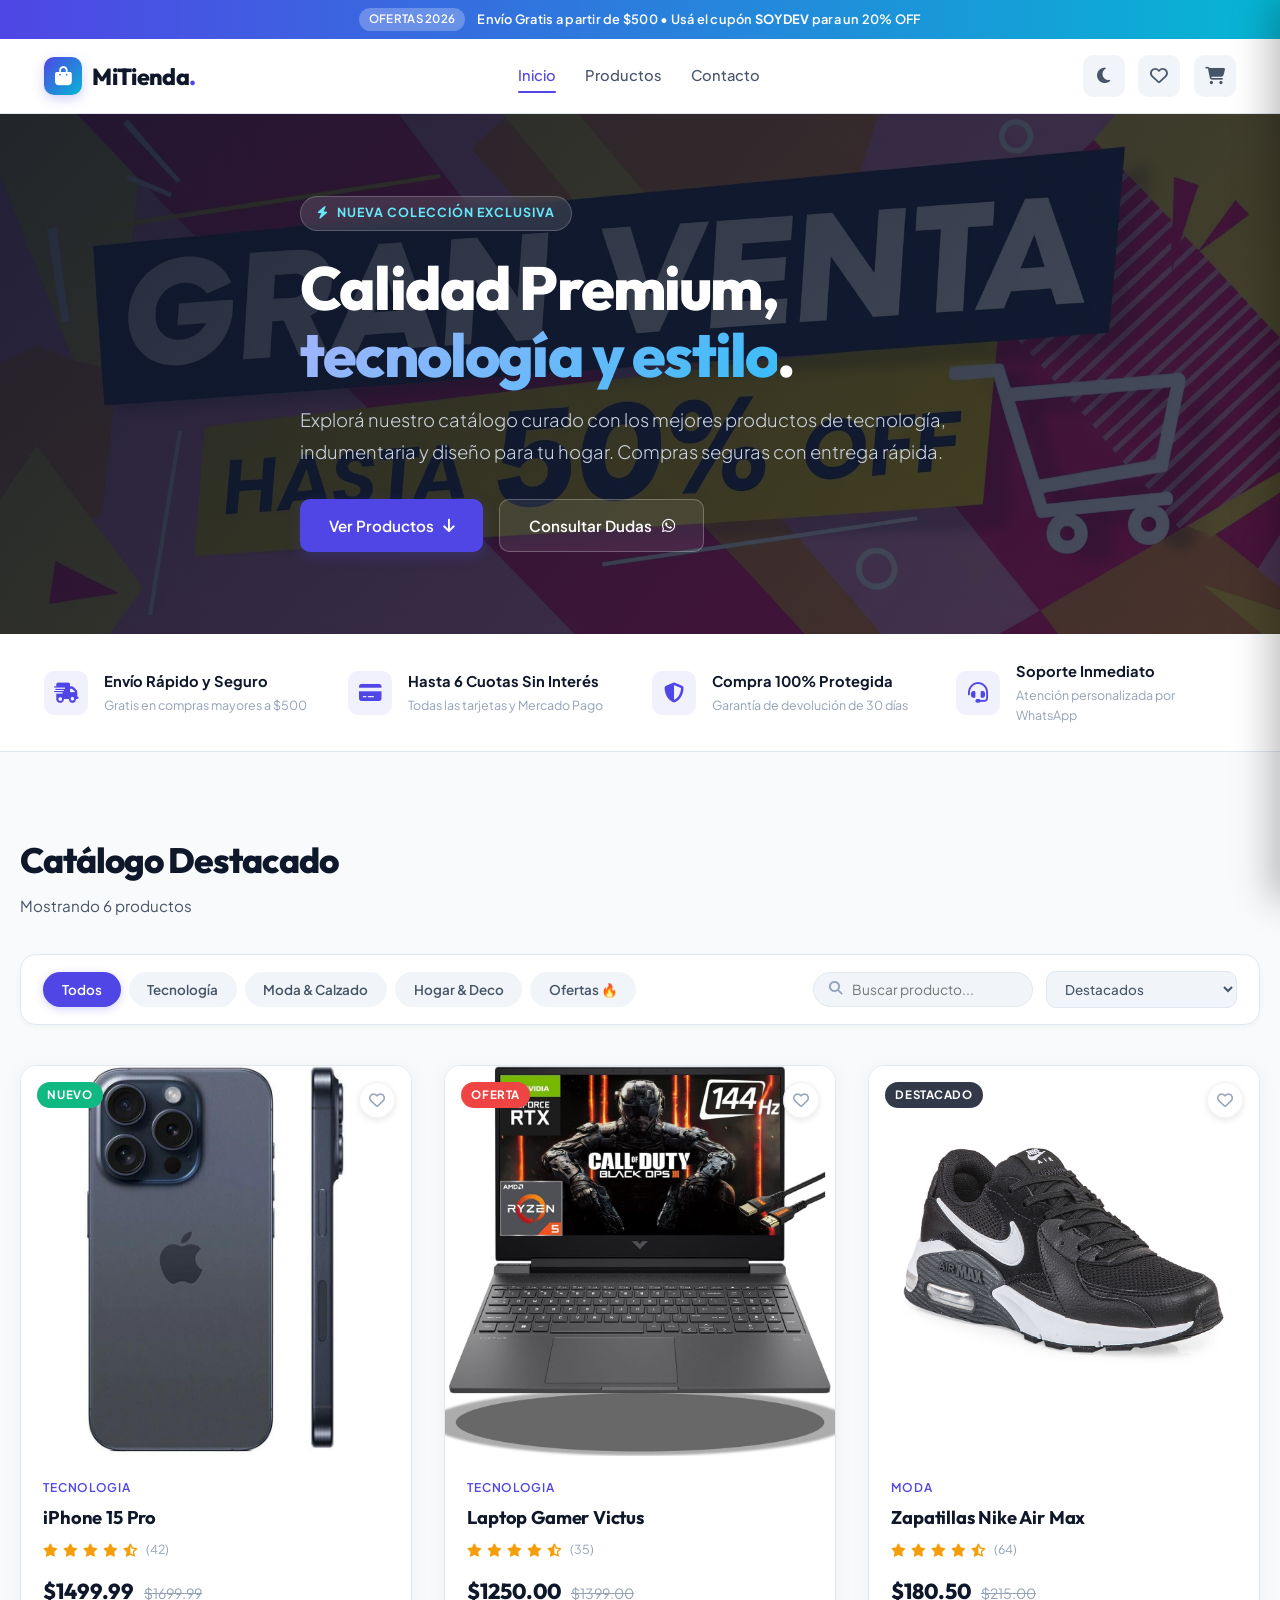
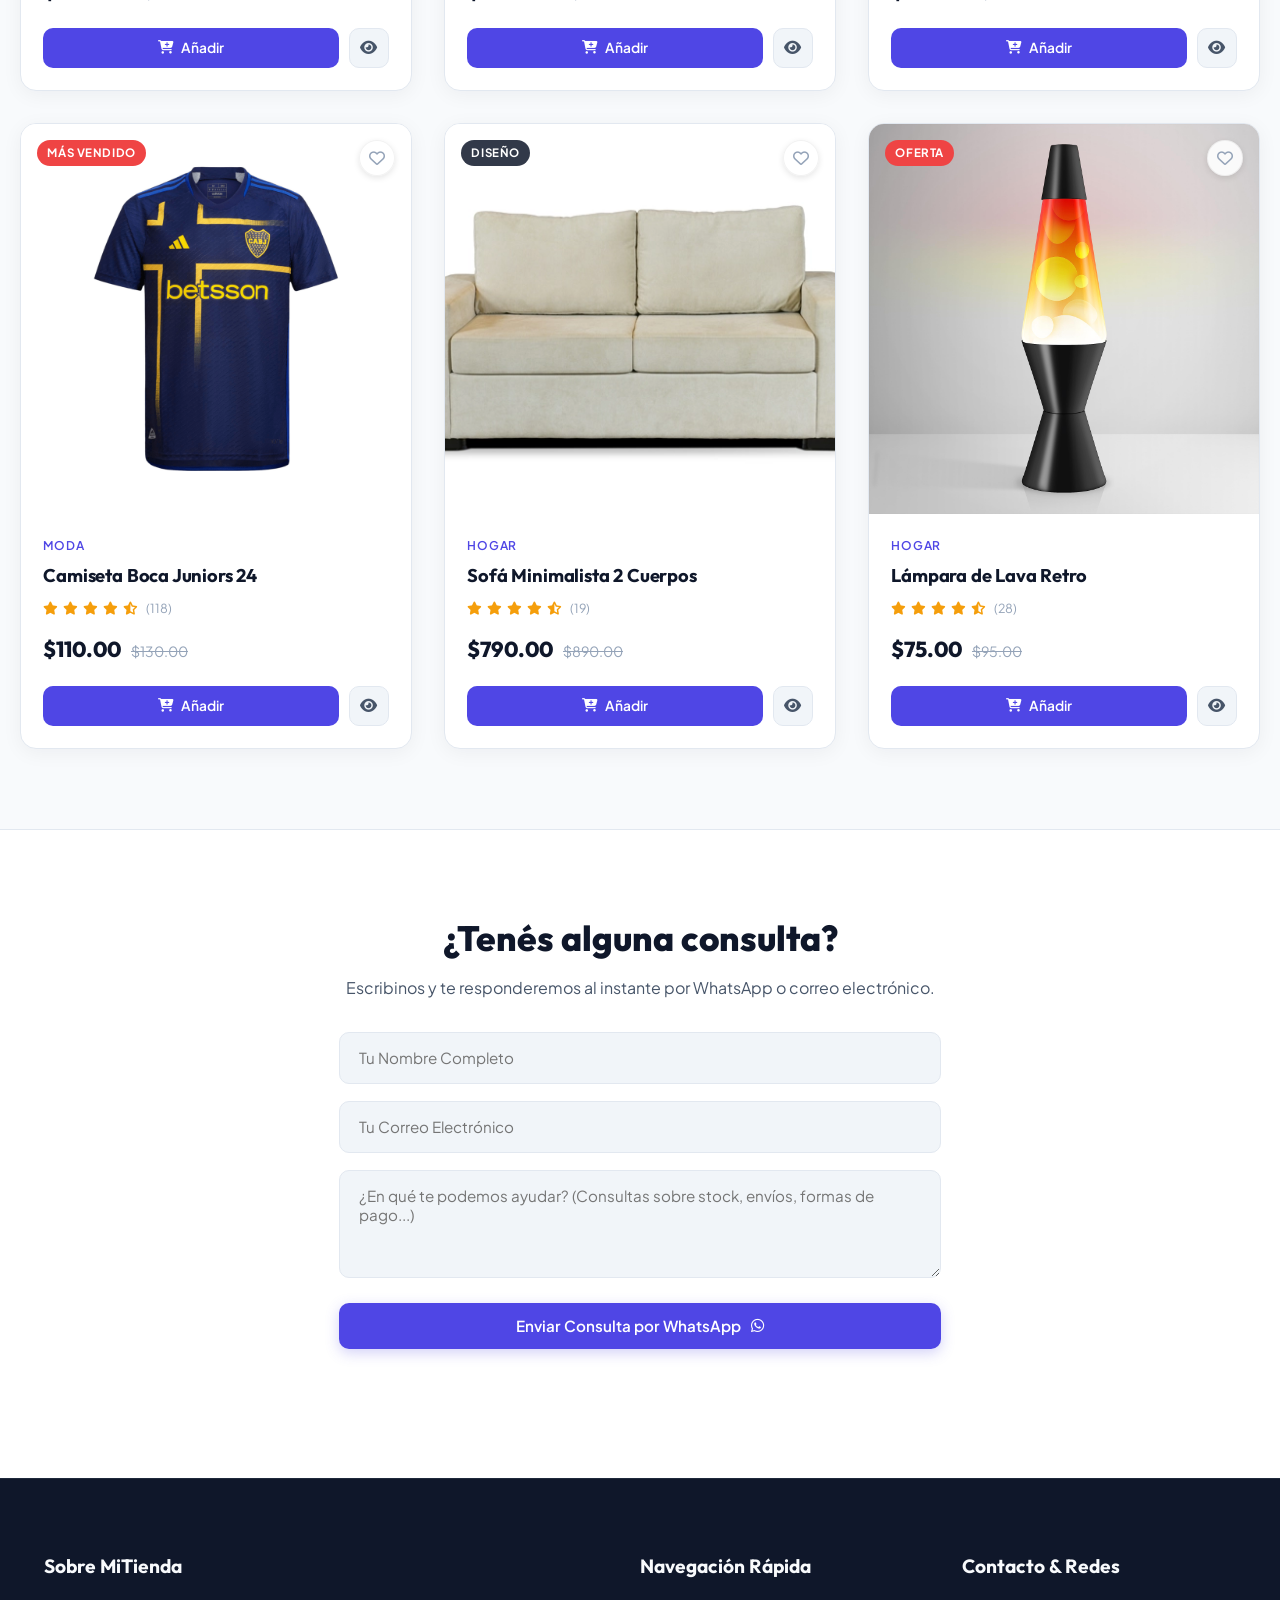
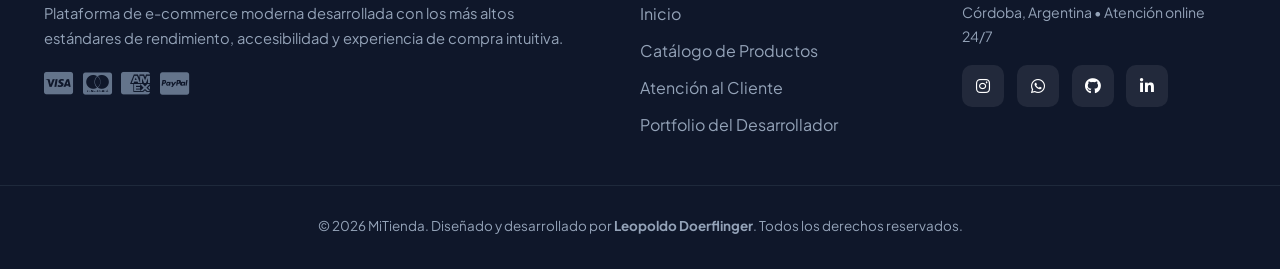
==== MiTienda/index.html @ 17081da4 "feat(mitienda): rediseño moderno del ecommerce, buscador reactivo, filtros, tarjeta virtual y checko" ====
<!DOCTYPE html>
<html lang="es">
<head>
  <meta charset="UTF-8" />
  <meta name="viewport" content="width=device-width, initial-scale=1.0" />
  <title>MiTienda — E-Commerce Moderno & Exclusivo</title>

  <!-- SEO Meta Tags -->
  <meta name="description" content="MiTienda — Descubrí lo mejor en tecnología, calzado, moda urbana y artículos para el hogar con envíos a todo el país y cuotas sin interés." />
  <meta name="author" content="Leopoldo Doerflinger" />
  <meta name="theme-color" content="#4f46e5" />

  <!-- Google Fonts: Plus Jakarta Sans & Outfit -->
  <link rel="preconnect" href="https://fonts.googleapis.com" />
  <link rel="preconnect" href="https://fonts.gstatic.com" crossorigin />
  <link href="https://fonts.googleapis.com/css2?family=Outfit:wght@500;600;700;800&family=Plus+Jakarta+Sans:wght@300;400;500;600;700&display=swap" rel="stylesheet" />

  <!-- Font Awesome Icons -->
  <link rel="stylesheet" href="https://cdnjs.cloudflare.com/ajax/libs/font-awesome/6.4.0/css/all.min.css" integrity="sha512-iecdLmaskl7CVkqkXNQ/ZH/XLlvWZOJyj7Yy7tcenmpD1ypASozpmT/E0iPtmFIB46ZmdtAc9eNBvH0H/ZpiBw==" crossorigin="anonymous" referrerpolicy="no-referrer" />

  <!-- Modern Stylesheet -->
  <link rel="stylesheet" href="style.css" />
</head>
<body data-theme="light">

  <!-- ======================================================================
       ANNOUNCEMENT BAR
       ====================================================================== -->
  <div class="announcement-bar">
    <span class="announcement-badge">OFERTAS 2026</span>
    <span>Envío Gratis a partir de $500 • Usá el cupón <strong>SOYDEV</strong> para un 20% OFF</span>
  </div>

  <!-- ======================================================================
       HEADER & NAVIGATION
       ====================================================================== -->
  <header>
    <div class="container header-container">

      <!-- Brand Logo -->
      <a href="#" class="logo" aria-label="Ir al inicio de MiTienda">
        <div class="logo-icon">
          <i class="fas fa-bag-shopping"></i>
        </div>
        <h1>MiTienda<span>.</span></h1>
      </a>

      <!-- Desktop Nav -->
      <nav class="desktop-nav" aria-label="Navegación principal">
        <a href="#hero" class="active">Inicio</a>
        <a href="#productos">Productos</a>
        <a href="#contacto">Contacto</a>
      </nav>

      <!-- Nav Icons Group -->
      <div class="nav-icons">
        <!-- Theme Toggle -->
        <button id="theme-toggle" class="icon-btn theme-toggle" aria-label="Cambiar tema de color" title="Alternar tema claro/oscuro">
          <i class="fas fa-sun"></i>
          <i class="fas fa-moon"></i>
        </button>

        <!-- Wishlist Button -->
        <button id="icono-favoritos-btn" class="icon-btn" aria-label="Ver productos favoritos" title="Tus Favoritos">
          <i class="far fa-heart"></i>
          <span id="favoritos-contador" class="badge-count">0</span>
        </button>

        <!-- Shopping Cart Button -->
        <button id="icono-carrito-btn" class="icon-btn" aria-label="Abrir carrito de compras" title="Tu Carrito">
          <i class="fas fa-shopping-cart"></i>
          <span id="carrito-contador" class="badge-count">0</span>
        </button>

        <!-- Mobile Menu Toggle -->
        <button class="icon-btn hamburger" aria-label="Abrir menú para móviles">
          <i class="fas fa-bars"></i>
        </button>
      </div>

    </div>

    <!-- Mobile Drawer Menu -->
    <div class="mobile-menu" role="dialog" aria-modal="true" aria-label="Menú móvil">
      <button class="cerrar-menu-movil" aria-label="Cerrar menú">&times;</button>
      <a href="#hero">Inicio</a>
      <a href="#productos">Productos</a>
      <a href="#contacto">Contacto</a>
    </div>
  </header>

  <main>
    <!-- ======================================================================
         HERO SECTION
         ====================================================================== -->
    <section id="hero" class="hero">
      <div class="hero-overlay">
        <div class="container">
          <div class="hero-content">
            <div class="hero-tag">
              <i class="fas fa-bolt"></i> Nueva Colección Exclusiva
            </div>
            <h2>Calidad Premium,<br><span>tecnología y estilo</span>.</h2>
            <p>
              Explorá nuestro catálogo curado con los mejores productos de tecnología, indumentaria y diseño para tu hogar. Compras seguras con entrega rápida.
            </p>
            <div class="hero-actions">
              <a href="#productos" class="cta-button">
                <span>Ver Productos</span>
                <i class="fas fa-arrow-down"></i>
              </a>
              <a href="#contacto" class="cta-button cta-button-outline">
                <span>Consultar Dudas</span>
                <i class="fab fa-whatsapp"></i>
              </a>
            </div>
          </div>
        </div>
      </div>
    </section>

    <!-- Trust / Value Propositions Strip -->
    <section class="trust-strip">
      <div class="container trust-grid">
        <div class="trust-item">
          <div class="trust-icon"><i class="fas fa-truck-fast"></i></div>
          <div class="trust-text">
            <h4>Envío Rápido y Seguro</h4>
            <p>Gratis en compras mayores a $500</p>
          </div>
        </div>
        <div class="trust-item">
          <div class="trust-icon"><i class="fas fa-credit-card"></i></div>
          <div class="trust-text">
            <h4>Hasta 6 Cuotas Sin Interés</h4>
            <p>Todas las tarjetas y Mercado Pago</p>
          </div>
        </div>
        <div class="trust-item">
          <div class="trust-icon"><i class="fas fa-shield-halved"></i></div>
          <div class="trust-text">
            <h4>Compra 100% Protegida</h4>
            <p>Garantía de devolución de 30 días</p>
          </div>
        </div>
        <div class="trust-item">
          <div class="trust-icon"><i class="fas fa-headset"></i></div>
          <div class="trust-text">
            <h4>Soporte Inmediato</h4>
            <p>Atención personalizada por WhatsApp</p>
          </div>
        </div>
      </div>
    </section>

    <!-- ======================================================================
         PRODUCTS CATALOG SECTION
         ====================================================================== -->
    <section id="productos" class="container section-padding">

      <div class="catalog-header">
        <div class="catalog-title-wrap">
          <h2>Catálogo Destacado</h2>
          <p id="productos-count">Cargando productos...</p>
        </div>
      </div>

      <!-- Filter & Search Toolbar -->
      <div class="catalog-toolbar">
        <div class="category-tabs">
          <button type="button" class="tab-btn active" data-category="all">Todos</button>
          <button type="button" class="tab-btn" data-category="tecnologia">Tecnología</button>
          <button type="button" class="tab-btn" data-category="moda">Moda & Calzado</button>
          <button type="button" class="tab-btn" data-category="hogar">Hogar & Deco</button>
          <button type="button" class="tab-btn" data-category="ofertas">Ofertas 🔥</button>
        </div>

        <div class="toolbar-controls">
          <!-- Search Input -->
          <div class="search-box">
            <i class="fas fa-search"></i>
            <input type="text" id="search-input" class="search-input" placeholder="Buscar producto..." aria-label="Buscar producto" />
          </div>

          <!-- Sort Select -->
          <select id="sort-select" class="sort-select" aria-label="Ordenar productos">
            <option value="featured">Destacados</option>
            <option value="price-asc">Precio: Menor a Mayor</option>
            <option value="price-desc">Precio: Mayor a Menor</option>
            <option value="rating">Mejor Calificados</option>
            <option value="name">Nombre: A - Z</option>
          </select>
        </div>
      </div>

      <!-- Products Grid Container (Populated by app.js) -->
      <div id="productos-container" class="productos-grid">
        <!-- Rendered dynamically -->
      </div>

    </section>

    <!-- ======================================================================
         CONTACT SECTION
         ====================================================================== -->
    <section id="contacto" class="contacto-section section-padding">
      <div class="container contact-container">
        <h2>¿Tenés alguna consulta?</h2>
        <p>Escribinos y te responderemos al instante por WhatsApp o correo electrónico.</p>
        
        <form id="form-contacto">
          <div>
            <input type="text" placeholder="Tu Nombre Completo" required aria-label="Tu Nombre" />
          </div>
          <div>
            <input type="email" placeholder="Tu Correo Electrónico" required aria-label="Tu Email" />
          </div>
          <div>
            <textarea rows="4" placeholder="¿En qué te podemos ayudar? (Consultas sobre stock, envíos, formas de pago...)" required aria-label="Mensaje"></textarea>
          </div>
          <button type="submit" class="cta-button" style="width:100%">
            <span>Enviar Consulta por WhatsApp</span>
            <i class="fab fa-whatsapp"></i>
          </button>
          <p id="contacto-mensaje"></p>
        </form>
      </div>
    </section>
  </main>

  <!-- ======================================================================
       CART SLIDE-OVER DRAWER & BACKDROP
       ====================================================================== -->
  <div id="cart-backdrop" class="cart-backdrop"></div>
  <aside id="carrito-sidebar" class="carrito-sidebar" role="dialog" aria-modal="true" aria-label="Carrito de compras">
    <!-- Populated by app.js -->
  </aside>

  <!-- ======================================================================
       MODAL: PRODUCT DETAILS
       ====================================================================== -->
  <div id="modal-producto" class="modal" role="dialog" aria-modal="true" aria-labelledby="modal-producto-nombre">
    <div class="modal-contenido">
      <button class="cerrar-modal" aria-label="Cerrar ventana">&times;</button>
      <div class="modal-producto-grid">
        <div class="modal-product-img-box">
          <img id="modal-producto-img" src="" alt="Imagen de producto" />
        </div>
        <div class="modal-producto-info">
          <span class="modal-stock-badge">En Stock — Envío Inmediato</span>
          <h2 id="modal-producto-nombre"></h2>
          <div id="modal-producto-precio" class="modal-producto-precio"></div>
          <p id="modal-producto-descripcion"></p>
          <ul id="modal-producto-specs" style="list-style:none; display:flex; flex-direction:column; gap:0.4rem; font-size:0.88rem; color:var(--text-secondary); margin-bottom:1.5rem;"></ul>
          <button id="modal-agregar-carrito" class="cta-button" style="width:100%">
            <i class="fas fa-shopping-cart"></i> Añadir al Carrito
          </button>
        </div>
      </div>
    </div>
  </div>

  <!-- ======================================================================
       MODAL: CHECKOUT
       ====================================================================== -->
  <div id="modal-checkout" class="modal" role="dialog" aria-modal="true" aria-labelledby="checkout-title">
    <div class="modal-contenido modal-checkout-contenido">
      <button class="cerrar-modal" aria-label="Cerrar">&times;</button>
      <div class="checkout-header">
        <h2 id="checkout-title">Finalizar tu Pedido</h2>
      </div>

      <div class="checkout-grid">
        <!-- Col Izquierda: Datos y Entrega -->
        <div>
          <div class="checkout-seccion">
            <h3><i class="fas fa-user-circle" style="color:var(--color-primary);margin-right:6px"></i> 1. Tus Datos</h3>
            <div id="user-login-view" class="hidden">
              <p style="font-size:0.9rem; margin-bottom:0.8rem;">
                Hola, <strong id="logged-in-user-name"></strong>. 
                <button type="button" id="logout-btn" class="link-btn" style="color:var(--color-primary);font-size:0.85rem;">(Cerrar sesión)</button>
              </p>
            </div>
            <div id="user-details-form" class="checkout-input-group">
              <input type="text" id="checkout-nombre" class="checkout-input" placeholder="Nombre y Apellido *" required />
              <input type="email" id="checkout-email" class="checkout-input" placeholder="Correo Electrónico *" required />
              <input type="tel" id="checkout-telefono" class="checkout-input" placeholder="Teléfono / WhatsApp (Opcional)" />
              <div style="display:flex; align-items:center; gap:0.6rem; margin-top:0.3rem; font-size:0.85rem; color:var(--text-secondary);">
                <input type="checkbox" id="save-user-data" checked />
                <label for="save-user-data">Recordar mis datos para futuras compras</label>
              </div>
            </div>
          </div>

          <div class="checkout-seccion">
            <h3><i class="fas fa-truck" style="color:var(--color-primary);margin-right:6px"></i> 2. Método de Entrega</h3>
            <div class="delivery-options">
              <label class="delivery-card" for="delivery-pickup">
                <input type="radio" id="delivery-pickup" name="delivery" value="pickup" checked />
                <div>
                  <strong style="color:var(--text-main);display:block">Retirar en el Local</strong>
                  <span style="font-size:0.82rem;color:var(--color-success)">Gratis — Listo en 24 horas</span>
                </div>
              </label>

              <label class="delivery-card" for="delivery-shipping">
                <input type="radio" id="delivery-shipping" name="delivery" value="shipping" />
                <div>
                  <strong style="color:var(--text-main);display:block">Envío Estándar a Domicilio</strong>
                  <span style="font-size:0.82rem;color:var(--text-muted)">Costo: $10.00 (Gratis superando $500)</span>
                </div>
              </label>

              <div id="delivery-address-container" class="hidden" style="margin-top:0.6rem;">
                <input type="text" id="checkout-direccion" class="checkout-input" placeholder="Calle, Número, Piso/Depto, Ciudad" />
              </div>
            </div>
          </div>
        </div>

        <!-- Col Derecha: Resumen de Pedido & Cupón -->
        <div>
          <div class="checkout-seccion resumen-pedido">
            <h3><i class="fas fa-receipt" style="color:var(--color-primary);margin-right:6px"></i> 3. Resumen del Pedido</h3>
            <div id="resumen-items" style="max-height:160px; overflow-y:auto; margin-bottom:1rem; border-bottom:1px solid var(--border-color); padding-bottom:0.6rem;"></div>
            
            <div style="display:flex; justify-content:space-between; font-size:0.88rem; color:var(--text-secondary); margin-bottom:0.4rem;">
              <span>Subtotal:</span>
              <span id="resumen-subtotal" style="font-weight:600;color:var(--text-main)">$0.00</span>
            </div>
            <div style="display:flex; justify-content:space-between; font-size:0.88rem; color:var(--text-secondary); margin-bottom:0.4rem;">
              <span>Envío:</span>
              <span id="resumen-envio" style="font-weight:600;color:var(--text-main)">$0.00</span>
            </div>
            <div id="resumen-descuento-linea" class="hidden" style="display:flex; justify-content:space-between; font-size:0.88rem; color:var(--color-success); margin-bottom:0.4rem;">
              <span>Descuento aplicado:</span>
              <span id="resumen-descuento">-$0.00</span>
            </div>
            <hr style="border:none; border-top:1px solid var(--border-color); margin:0.8rem 0;" />
            <div style="display:flex; justify-content:space-between; font-size:1.25rem; font-weight:800; color:var(--text-main); margin-bottom:1.2rem;">
              <span>Total:</span>
              <span id="resumen-total" style="color:var(--color-primary)">$0.00</span>
            </div>

            <!-- Coupon Box -->
            <div class="coupon-box">
              <input type="text" id="cupon-input" class="coupon-input" placeholder="CUPÓN (Ej: SOYDEV)" aria-label="Cupón de descuento" />
              <button type="button" id="aplicar-cupon-btn" class="coupon-btn">Aplicar</button>
            </div>
            <p id="cupon-mensaje"></p>
          </div>

          <button type="button" id="continuar-pago-btn" class="cta-button" style="width:100%">
            <span>Continuar al Pago</span>
            <i class="fas fa-arrow-right"></i>
          </button>
        </div>
      </div>

    </div>
  </div>

  <!-- ======================================================================
       MODAL: PAYMENT (SIMULATION WITH VIRTUAL CARD)
       ====================================================================== -->
  <div id="modal-pago" class="modal" role="dialog" aria-modal="true" aria-labelledby="pago-title">
    <div class="modal-contenido">
      <button class="cerrar-modal" aria-label="Cerrar">&times;</button>
      <h2 id="pago-title" style="font-family:var(--font-heading); font-size:1.5rem; margin-bottom:1.2rem;">Pasarela de Pago Segura</h2>

      <!-- Formulario de Pago con Tarjeta Virtual -->
      <form id="form-pago">
        <!-- Virtual Card Live Mockup -->
        <div class="virtual-card-preview">
          <div style="display:flex; justify-content:space-between; align-items:center;">
            <div class="card-chip"></div>
            <i class="fab fa-cc-visa" style="font-size:2rem; opacity:0.9;"></i>
          </div>
          <div id="card-display-number" class="card-number-display">•••• •••• •••• ••••</div>
          <div class="card-details-display">
            <div>
              <div style="font-size:0.65rem; opacity:0.7;">TITULAR</div>
              <div id="card-display-name">TITULAR DE LA TARJETA</div>
            </div>
            <div>
              <div style="font-size:0.65rem; opacity:0.7;">VENCE</div>
              <div id="card-display-exp">MM/AA</div>
            </div>
          </div>
        </div>

        <div style="display:flex; flex-direction:column; gap:0.9rem; margin-bottom:1.5rem;">
          <div>
            <label for="nombre-tarjeta" style="font-size:0.78rem; text-transform:uppercase; font-weight:700; color:var(--text-muted); display:block; margin-bottom:0.3rem;">Nombre en la Tarjeta</label>
            <input type="text" id="nombre-tarjeta" class="checkout-input" placeholder="Como figura en la tarjeta" required />
          </div>
          <div>
            <label for="numero-tarjeta" style="font-size:0.78rem; text-transform:uppercase; font-weight:700; color:var(--text-muted); display:block; margin-bottom:0.3rem;">Número de Tarjeta</label>
            <input type="text" id="numero-tarjeta" class="checkout-input" placeholder="1234 5678 9012 3456" maxlength="19" required />
          </div>
          <div class="payment-form-row">
            <div>
              <label for="fecha-exp" style="font-size:0.78rem; text-transform:uppercase; font-weight:700; color:var(--text-muted); display:block; margin-bottom:0.3rem;">Vencimiento</label>
              <input type="text" id="fecha-exp" class="checkout-input" placeholder="MM/AA" maxlength="5" required />
            </div>
            <div>
              <label for="cvv" style="font-size:0.78rem; text-transform:uppercase; font-weight:700; color:var(--text-muted); display:block; margin-bottom:0.3rem;">Código CVV</label>
              <input type="password" id="cvv" class="checkout-input" placeholder="123" maxlength="4" required />
            </div>
          </div>
        </div>

        <button type="submit" id="btn-pagar-submit" class="cta-button" style="width:100%">
          <i class="fas fa-lock"></i>
          <span>Pagar Ahora de Forma Segura</span>
        </button>
        <div id="pago-spinner" class="spinner" style="display:none; margin-top:1.2rem;"></div>
      </form>

      <!-- Order Confirmation Celebration View -->
      <div id="pago-success-view" class="order-success-view" style="display:none;">
        <div class="success-icon-box">
          <i class="fas fa-check"></i>
        </div>
        <h3 style="font-family:var(--font-heading); font-size:1.6rem; color:var(--text-main); margin-bottom:0.4rem;">¡Pago Aprobado con Éxito!</h3>
        <p style="color:var(--text-secondary); font-size:0.95rem;">Muchas gracias por tu compra. Tu pedido ya está siendo preparado.</p>
        <div class="order-id-badge">
          Pedido: <span id="order-id-display">MT-000000</span>
        </div>
        <div style="display:flex; flex-direction:column; gap:0.75rem; margin-top:1.5rem;">
          <a id="btn-notificar-wa" href="#" target="_blank" class="cta-button" style="background:#25d366; width:100%">
            <i class="fab fa-whatsapp"></i> Notificar Pedido por WhatsApp
          </a>
          <button type="button" class="cta-button cta-button-outline cerrar-modal" style="color:var(--text-main); border-color:var(--border-color); width:100%">
            Seguir Comprando
          </button>
        </div>
      </div>

    </div>
  </div>

  <!-- ======================================================================
       FOOTER
       ====================================================================== -->
  <footer class="site-footer">
    <div class="container footer-grid">
      <div class="footer-col">
        <h3>Sobre MiTienda</h3>
        <p>
          Plataforma de e-commerce moderna desarrollada con los más altos estándares de rendimiento, accesibilidad y experiencia de compra intuitiva.
        </p>
        <div style="display:flex; align-items:center; gap:0.6rem; margin-top:1.2rem; font-size:1.6rem; color:#64748b;">
          <i class="fab fa-cc-visa" title="Visa"></i>
          <i class="fab fa-cc-mastercard" title="Mastercard"></i>
          <i class="fab fa-cc-amex" title="American Express"></i>
          <i class="fab fa-cc-paypal" title="PayPal"></i>
        </div>
      </div>

      <div class="footer-col">
        <h3>Navegación Rápida</h3>
        <ul>
          <li><a href="#hero">Inicio</a></li>
          <li><a href="#productos">Catálogo de Productos</a></li>
          <li><a href="#contacto">Atención al Cliente</a></li>
          <li><a href="https://portfolio-leodoerflinger.vercel.app/" target="_blank">Portfolio del Desarrollador</a></li>
        </ul>
      </div>

      <div class="footer-col">
        <h3>Contacto & Redes</h3>
        <p style="margin-bottom:1rem; font-size:0.88rem;">Córdoba, Argentina • Atención online 24/7</p>
        <div class="social-icons">
          <a href="https://www.instagram.com/leo_doerflinger" target="_blank" rel="noopener noreferrer" aria-label="Instagram"><i class="fab fa-instagram"></i></a>
          <a href="https://wa.me/543512619874" target="_blank" rel="noopener noreferrer" aria-label="WhatsApp"><i class="fab fa-whatsapp"></i></a>
          <a href="https://github.com/LeoDoerflinger" target="_blank" rel="noopener noreferrer" aria-label="GitHub"><i class="fab fa-github"></i></a>
          <a href="https://www.linkedin.com/in/leopoldo-doerflinger-737570186/" target="_blank" rel="noopener noreferrer" aria-label="LinkedIn"><i class="fab fa-linkedin-in"></i></a>
        </div>
      </div>
    </div>

    <div class="footer-bottom">
      <p>&copy; 2026 MiTienda. Diseñado y desarrollado por <strong>Leopoldo Doerflinger</strong>. Todos los derechos reservados.</p>
    </div>
  </footer>

  <!-- Toast Container -->
  <div id="toast-container" class="toast-container" role="alert" aria-live="polite"></div>

  <!-- App Script -->
  <script src="app.js"></script>
</body>
</html>
---- MiTienda/style.css ----
/* ==========================================================================
   MITIENDA ONLINE — MODERN E-COMMERCE STYLESHEET
   UI/UX Refactor & Responsive Design
   ========================================================================== */

/* --- 1. DESIGN TOKENS & VARIABLES --- */
:root {
  /* Fonts */
  --font-main: 'Plus Jakarta Sans', system-ui, -apple-system, BlinkMacSystemFont, 'Segoe UI', Roboto, sans-serif;
  --font-heading: 'Outfit', 'Plus Jakarta Sans', sans-serif;

  /* Layout */
  --container-width: 1240px;
  --header-height: 74px;
  --radius-xs: 6px;
  --radius-sm: 10px;
  --radius-md: 16px;
  --radius-lg: 22px;
  --radius-full: 9999px;

  /* Transitions */
  --transition-fast: 0.15s ease;
  --transition-normal: 0.28s cubic-bezier(0.4, 0, 0.2, 1);
  --transition-bounce: 0.45s cubic-bezier(0.175, 0.885, 0.32, 1.275);

  /* Light Theme (Default) */
  --bg-body: #f8fafc;
  --bg-surface: #ffffff;
  --bg-surface-alt: #f1f5f9;
  --bg-card: #ffffff;
  --bg-glass: rgba(255, 255, 255, 0.88);
  --bg-drawer: #ffffff;

  --border-color: #e2e8f0;
  --border-subtle: #edf2f7;
  --border-focus: #6366f1;

  --color-primary: #4f46e5;
  --color-primary-hover: #4338ca;
  --color-primary-dim: rgba(79, 70, 229, 0.08);
  --color-primary-glow: rgba(79, 70, 229, 0.25);

  --color-accent: #06b6d4;
  --color-success: #10b981;
  --color-warning: #f59e0b;
  --color-danger: #ef4444;
  --color-danger-dim: rgba(239, 68, 68, 0.1);

  --text-main: #0f172a;
  --text-secondary: #475569;
  --text-muted: #94a3b8;
  --text-inverse: #ffffff;

  --shadow-sm: 0 2px 6px rgba(15, 23, 42, 0.04);
  --shadow-md: 0 10px 25px -4px rgba(15, 23, 42, 0.06), 0 4px 10px -2px rgba(15, 23, 42, 0.03);
  --shadow-lg: 0 20px 35px -6px rgba(15, 23, 42, 0.1);
  --shadow-card: 0 4px 20px rgba(15, 23, 42, 0.05);
}

/* Dark Theme */
body[data-theme="dark"] {
  --bg-body: #0b0f19;
  --bg-surface: #111827;
  --bg-surface-alt: #1a2234;
  --bg-card: #151d2e;
  --bg-glass: rgba(17, 24, 39, 0.88);
  --bg-drawer: #111827;

  --border-color: #242f45;
  --border-subtle: #1e293b;
  --border-focus: #818cf8;

  --color-primary: #6366f1;
  --color-primary-hover: #4f46e5;
  --color-primary-dim: rgba(99, 102, 241, 0.12);
  --color-primary-glow: rgba(99, 102, 241, 0.35);

  --text-main: #f8fafc;
  --text-secondary: #94a3b8;
  --text-muted: #64748b;
  --text-inverse: #ffffff;

  --shadow-sm: 0 2px 8px rgba(0, 0, 0, 0.4);
  --shadow-md: 0 10px 25px -4px rgba(0, 0, 0, 0.5);
  --shadow-lg: 0 20px 40px -6px rgba(0, 0, 0, 0.65);
  --shadow-card: 0 4px 20px rgba(0, 0, 0, 0.35);
}

/* --- 2. BASE & RESET --- */
*, *::before, *::after {
  margin: 0;
  padding: 0;
  box-sizing: border-box;
}

html {
  font-size: 16px;
  scroll-behavior: smooth;
  scroll-padding-top: calc(var(--header-height) + 2rem);
}

body {
  font-family: var(--font-main);
  background-color: var(--bg-body);
  color: var(--text-main);
  line-height: 1.6;
  overflow-x: hidden;
  transition: background-color var(--transition-normal), color var(--transition-normal);
  -webkit-font-smoothing: antialiased;
}

img {
  max-width: 100%;
  display: block;
}

button, input, select, textarea {
  font-family: inherit;
  color: inherit;
}

button {
  cursor: pointer;
  border: none;
  background: none;
}

a {
  text-decoration: none;
  color: inherit;
}

.container {
  max-width: var(--container-width);
  margin: 0 auto;
  padding: 0 1.5rem;
}

.section-padding {
  padding: 5rem 0;
}

.hidden {
  display: none !important;
}

/* Accessible focus outline */
:focus-visible {
  outline: 2px solid var(--color-primary);
  outline-offset: 3px;
  border-radius: var(--radius-xs);
}

/* --- 3. ANNOUNCEMENT BAR --- */
.announcement-bar {
  background: linear-gradient(90deg, #4f46e5, #06b6d4);
  color: #ffffff;
  padding: 0.5rem 1rem;
  font-size: 0.8rem;
  font-weight: 600;
  text-align: center;
  display: flex;
  justify-content: center;
  align-items: center;
  gap: 0.8rem;
  letter-spacing: 0.02em;
}
.announcement-badge {
  background: rgba(255, 255, 255, 0.25);
  padding: 0.15rem 0.6rem;
  border-radius: var(--radius-full);
  font-size: 0.72rem;
  text-transform: uppercase;
}

/* --- 4. HEADER & NAVBAR --- */
header {
  position: sticky;
  top: 0;
  z-index: 1000;
  background: var(--bg-glass);
  backdrop-filter: blur(16px);
  -webkit-backdrop-filter: blur(16px);
  border-bottom: 1px solid var(--border-color);
  transition: background var(--transition-normal), border-color var(--transition-normal);
}

.header-container {
  height: var(--header-height);
  display: flex;
  align-items: center;
  justify-content: space-between;
  gap: 1.5rem;
}

/* Brand Logo */
.logo {
  display: flex;
  align-items: center;
  gap: 0.65rem;
}
.logo-icon {
  width: 38px;
  height: 38px;
  border-radius: var(--radius-sm);
  background: linear-gradient(135deg, var(--color-primary), var(--color-accent));
  color: #fff;
  display: flex;
  align-items: center;
  justify-content: center;
  font-size: 1.2rem;
  box-shadow: 0 4px 12px var(--color-primary-glow);
}
.logo h1 {
  font-family: var(--font-heading);
  font-size: 1.45rem;
  font-weight: 800;
  letter-spacing: -0.03em;
  color: var(--text-main);
}
.logo h1 span {
  color: var(--color-primary);
}

/* Navigation Links */
.desktop-nav {
  display: flex;
  align-items: center;
  gap: 1.8rem;
}
.desktop-nav a {
  font-size: 0.92rem;
  font-weight: 500;
  color: var(--text-secondary);
  transition: color var(--transition-fast);
  position: relative;
  padding: 0.3rem 0;
}
.desktop-nav a:hover,
.desktop-nav a.active {
  color: var(--color-primary);
}
.desktop-nav a::after {
  content: '';
  position: absolute;
  bottom: 0;
  left: 0;
  width: 0;
  height: 2px;
  background: var(--color-primary);
  border-radius: 2px;
  transition: width var(--transition-normal);
}
.desktop-nav a:hover::after,
.desktop-nav a.active::after {
  width: 100%;
}

/* Nav Icons Group */
.nav-icons {
  display: flex;
  align-items: center;
  gap: 0.85rem;
}

.icon-btn {
  width: 42px;
  height: 42px;
  border-radius: var(--radius-sm);
  background: var(--bg-surface-alt);
  color: var(--text-secondary);
  display: flex;
  align-items: center;
  justify-content: center;
  font-size: 1.1rem;
  transition: all var(--transition-fast);
  position: relative;
}
.icon-btn:hover {
  background: var(--color-primary-dim);
  color: var(--color-primary);
  transform: translateY(-2px);
}

/* Theme Switcher */
.theme-toggle {
  overflow: hidden;
}
.theme-toggle .fa-sun { display: none; }
.theme-toggle .fa-moon { display: block; }
body[data-theme="dark"] .theme-toggle .fa-sun { display: block; }
body[data-theme="dark"] .theme-toggle .fa-moon { display: none; }

/* Badge Badges */
.badge-count {
  position: absolute;
  top: -5px;
  right: -5px;
  background: var(--color-primary);
  color: #fff;
  border-radius: var(--radius-full);
  min-width: 20px;
  height: 20px;
  padding: 0 4px;
  font-size: 0.72rem;
  font-weight: 700;
  display: flex;
  align-items: center;
  justify-content: center;
  box-shadow: 0 2px 6px var(--color-primary-glow);
  transform: scale(0);
  transition: transform var(--transition-bounce);
}
.badge-count.visible {
  transform: scale(1);
}

.hamburger {
  display: none;
}

/* Mobile Menu Drawer */
.mobile-menu {
  position: fixed;
  inset: 0;
  background: var(--bg-surface);
  z-index: 2000;
  display: flex;
  flex-direction: column;
  justify-content: center;
  align-items: center;
  gap: 2rem;
  opacity: 0;
  pointer-events: none;
  transform: translateY(-20px);
  transition: all var(--transition-normal);
}
.mobile-menu.abierto {
  opacity: 1;
  pointer-events: all;
  transform: translateY(0);
}
.mobile-menu a {
  font-family: var(--font-heading);
  font-size: 1.8rem;
  font-weight: 700;
  color: var(--text-main);
  transition: color var(--transition-fast);
}
.mobile-menu a:hover {
  color: var(--color-primary);
}
.cerrar-menu-movil {
  position: absolute;
  top: 1.5rem;
  right: 1.5rem;
  font-size: 2.2rem;
  color: var(--text-secondary);
}

/* --- 5. HERO SECTION --- */
.hero {
  position: relative;
  min-height: 520px;
  display: flex;
  align-items: center;
  background-image: url('assets/banner.png');
  background-size: cover;
  background-position: center;
  color: #ffffff;
}
.hero-overlay {
  position: absolute;
  inset: 0;
  background: linear-gradient(135deg, rgba(15, 23, 42, 0.92) 0%, rgba(15, 23, 42, 0.75) 100%);
  display: flex;
  align-items: center;
}
.hero-content {
  max-width: 680px;
}
.hero-tag {
  display: inline-flex;
  align-items: center;
  gap: 0.5rem;
  background: rgba(255, 255, 255, 0.12);
  backdrop-filter: blur(8px);
  border: 1px solid rgba(255, 255, 255, 0.2);
  padding: 0.4rem 1rem;
  border-radius: var(--radius-full);
  font-size: 0.78rem;
  font-weight: 700;
  letter-spacing: 0.08em;
  text-transform: uppercase;
  color: #67e8f9;
  margin-bottom: 1.5rem;
}
.hero h2 {
  font-family: var(--font-heading);
  font-size: clamp(2.4rem, 5vw, 3.8rem);
  font-weight: 800;
  line-height: 1.1;
  letter-spacing: -0.03em;
  margin-bottom: 1rem;
}
.hero h2 span {
  background: linear-gradient(135deg, #a5b4fc, #38bdf8);
  -webkit-background-clip: text;
  -webkit-text-fill-color: transparent;
}
.hero p {
  font-size: 1.15rem;
  color: #cbd5e1;
  line-height: 1.7;
  font-weight: 300;
  margin-bottom: 2rem;
}
.hero-actions {
  display: flex;
  gap: 1rem;
  flex-wrap: wrap;
}

/* Button styles */
.cta-button {
  display: inline-flex;
  align-items: center;
  justify-content: center;
  gap: 0.6rem;
  background-color: var(--color-primary);
  color: #ffffff;
  padding: 0.85rem 1.8rem;
  border-radius: var(--radius-sm);
  font-size: 0.95rem;
  font-weight: 600;
  transition: all var(--transition-normal);
  border: none;
  box-shadow: 0 4px 14px var(--color-primary-glow);
}
.cta-button:hover:not(:disabled) {
  background-color: var(--color-primary-hover);
  transform: translateY(-2px);
  box-shadow: 0 6px 20px var(--color-primary-glow);
}
.cta-button:disabled {
  opacity: 0.6;
  cursor: not-allowed;
  transform: none;
}
.cta-button-outline {
  background: rgba(255, 255, 255, 0.08);
  border: 1px solid rgba(255, 255, 255, 0.25);
  color: #fff;
  box-shadow: none;
}
.cta-button-outline:hover {
  background: rgba(255, 255, 255, 0.18);
  border-color: #fff;
  transform: translateY(-2px);
}

/* Trust / Value Props Strip */
.trust-strip {
  background: var(--bg-surface);
  border-bottom: 1px solid var(--border-color);
  padding: 1.6rem 0;
}
.trust-grid {
  display: grid;
  grid-template-columns: repeat(4, 1fr);
  gap: 1.5rem;
}
.trust-item {
  display: flex;
  align-items: center;
  gap: 1rem;
}
.trust-icon {
  width: 44px;
  height: 44px;
  border-radius: var(--radius-sm);
  background: var(--color-primary-dim);
  color: var(--color-primary);
  display: flex;
  align-items: center;
  justify-content: center;
  font-size: 1.25rem;
  flex-shrink: 0;
}
.trust-text h4 {
  font-size: 0.92rem;
  font-weight: 700;
  color: var(--text-main);
  margin-bottom: 0.15rem;
}
.trust-text p {
  font-size: 0.78rem;
  color: var(--text-muted);
}

/* --- 6. CATALOG & PRODUCTS SECTION --- */
.catalog-header {
  display: flex;
  justify-content: space-between;
  align-items: flex-end;
  margin-bottom: 2.2rem;
  flex-wrap: wrap;
  gap: 1.2rem;
}
.catalog-title-wrap h2 {
  font-family: var(--font-heading);
  font-size: 2.2rem;
  font-weight: 800;
  letter-spacing: -0.03em;
  color: var(--text-main);
  margin-bottom: 0.35rem;
}
.catalog-title-wrap p {
  color: var(--text-secondary);
  font-size: 0.95rem;
}

/* Filter & Search Toolbar */
.catalog-toolbar {
  background: var(--bg-surface);
  border: 1px solid var(--border-color);
  border-radius: var(--radius-md);
  padding: 1rem 1.4rem;
  display: flex;
  justify-content: space-between;
  align-items: center;
  gap: 1.2rem;
  margin-bottom: 2.5rem;
  flex-wrap: wrap;
  box-shadow: var(--shadow-sm);
}

.category-tabs {
  display: flex;
  gap: 0.5rem;
  flex-wrap: wrap;
}
.tab-btn {
  padding: 0.5rem 1.1rem;
  border-radius: var(--radius-full);
  font-size: 0.84rem;
  font-weight: 600;
  color: var(--text-secondary);
  background: var(--bg-surface-alt);
  border: 1px solid transparent;
  transition: all var(--transition-fast);
}
.tab-btn:hover {
  color: var(--text-main);
  border-color: var(--border-color);
}
.tab-btn.active {
  background: var(--color-primary);
  color: #fff;
  box-shadow: 0 2px 8px var(--color-primary-glow);
}

.toolbar-controls {
  display: flex;
  align-items: center;
  gap: 0.85rem;
  flex-wrap: wrap;
}

.search-box {
  position: relative;
  display: flex;
  align-items: center;
}
.search-box i {
  position: absolute;
  left: 1rem;
  color: var(--text-muted);
  font-size: 0.85rem;
}
.search-input {
  background: var(--bg-surface-alt);
  border: 1px solid var(--border-color);
  border-radius: var(--radius-full);
  padding: 0.5rem 1rem 0.5rem 2.4rem;
  font-size: 0.86rem;
  color: var(--text-main);
  outline: none;
  width: 220px;
  transition: all var(--transition-fast);
}
.search-input:focus {
  border-color: var(--border-focus);
  background: var(--bg-surface);
  box-shadow: 0 0 0 3px var(--color-primary-dim);
  width: 260px;
}

.sort-select {
  background: var(--bg-surface-alt);
  border: 1px solid var(--border-color);
  border-radius: var(--radius-sm);
  padding: 0.5rem 0.85rem;
  font-size: 0.84rem;
  font-weight: 500;
  color: var(--text-secondary);
  outline: none;
  cursor: pointer;
}
.sort-select:focus {
  border-color: var(--border-focus);
}

/* Products Grid */
.productos-grid {
  display: grid;
  grid-template-columns: repeat(auto-fill, minmax(290px, 1fr));
  gap: 2rem;
}

/* Individual Product Card */
.producto {
  background: var(--bg-card);
  border: 1px solid var(--border-color);
  border-radius: var(--radius-md);
  overflow: hidden;
  box-shadow: var(--shadow-card);
  display: flex;
  flex-direction: column;
  transition: all var(--transition-normal);
  position: relative;
}
.producto:hover {
  transform: translateY(-6px);
  border-color: var(--border-focus);
  box-shadow: var(--shadow-md);
}

.product-image-wrap {
  position: relative;
  aspect-ratio: 1 / 1;
  overflow: hidden;
  background: var(--bg-surface-alt);
}
.product-image-wrap img {
  width: 100%;
  height: 100%;
  object-fit: cover;
  transition: transform 0.5s cubic-bezier(0.16, 1, 0.3, 1);
}
.producto:hover .product-image-wrap img {
  transform: scale(1.08);
}

/* Status badge */
.product-badge {
  position: absolute;
  top: 1rem;
  left: 1rem;
  background: rgba(15, 23, 42, 0.85);
  backdrop-filter: blur(8px);
  color: #fff;
  font-size: 0.72rem;
  font-weight: 700;
  letter-spacing: 0.05em;
  padding: 0.25rem 0.65rem;
  border-radius: var(--radius-full);
}
.product-badge.sale {
  background: var(--color-danger);
}
.product-badge.new {
  background: var(--color-success);
}

/* Wishlist Heart Button */
.btn-wishlist {
  position: absolute;
  top: 1rem;
  right: 1rem;
  width: 36px;
  height: 36px;
  border-radius: 50%;
  background: rgba(255, 255, 255, 0.88);
  backdrop-filter: blur(8px);
  border: 1px solid rgba(0, 0, 0, 0.05);
  color: #94a3b8;
  display: flex;
  align-items: center;
  justify-content: center;
  font-size: 1rem;
  transition: all var(--transition-fast);
  box-shadow: 0 2px 6px rgba(0, 0, 0, 0.1);
}
.btn-wishlist:hover {
  transform: scale(1.1);
  color: var(--color-danger);
}
.btn-wishlist.active {
  color: var(--color-danger);
  background: #ffffff;
}

/* Product Info */
.product-details {
  padding: 1.4rem;
  display: flex;
  flex-direction: column;
  flex: 1;
}
.product-category-tag {
  font-size: 0.75rem;
  font-weight: 600;
  text-transform: uppercase;
  letter-spacing: 0.06em;
  color: var(--color-primary);
  margin-bottom: 0.35rem;
}
.producto h3 {
  font-family: var(--font-heading);
  font-size: 1.15rem;
  font-weight: 700;
  color: var(--text-main);
  margin-bottom: 0.5rem;
  letter-spacing: -0.01em;
}

/* Rating Stars */
.rating-stars {
  display: flex;
  align-items: center;
  gap: 0.3rem;
  font-size: 0.82rem;
  color: var(--color-warning);
  margin-bottom: 0.85rem;
}
.rating-count {
  color: var(--text-muted);
  font-size: 0.78rem;
  margin-left: 0.2rem;
}

/* Price row */
.product-price-row {
  display: flex;
  align-items: baseline;
  gap: 0.6rem;
  margin-top: auto;
  margin-bottom: 1.2rem;
}
.precio {
  font-family: var(--font-heading);
  font-size: 1.35rem;
  font-weight: 800;
  color: var(--text-main);
}
.precio-antiguo {
  font-size: 0.88rem;
  color: var(--text-muted);
  text-decoration: line-through;
}

/* Product Actions inside Card */
.product-card-actions {
  display: grid;
  grid-template-columns: 1fr auto;
  gap: 0.6rem;
}
.btn-quick-add {
  background: var(--color-primary);
  color: #fff;
  border-radius: var(--radius-sm);
  padding: 0.65rem 1rem;
  font-size: 0.86rem;
  font-weight: 600;
  display: flex;
  align-items: center;
  justify-content: center;
  gap: 0.5rem;
  transition: all var(--transition-fast);
}
.btn-quick-add:hover {
  background: var(--color-primary-hover);
  box-shadow: 0 4px 12px var(--color-primary-glow);
}
.ver-detalles {
  width: 40px;
  height: 40px;
  border-radius: var(--radius-sm);
  background: var(--bg-surface-alt);
  border: 1px solid var(--border-color);
  color: var(--text-secondary);
  display: flex;
  align-items: center;
  justify-content: center;
  font-size: 0.95rem;
  transition: all var(--transition-fast);
}
.ver-detalles:hover {
  color: var(--color-primary);
  border-color: var(--color-primary);
  background: var(--color-primary-dim);
}

/* --- 7. CART SLIDE-OVER DRAWER --- */
.carrito-sidebar {
  position: fixed;
  top: 0;
  right: 0;
  bottom: 0;
  width: 440px;
  max-width: 100%;
  background-color: var(--bg-drawer);
  box-shadow: -10px 0 35px rgba(0, 0, 0, 0.25);
  z-index: 3000;
  display: flex;
  flex-direction: column;
  transform: translateX(100%);
  transition: transform 0.4s cubic-bezier(0.16, 1, 0.3, 1);
}
.carrito-sidebar.abierto {
  transform: translateX(0);
}

.cart-backdrop {
  position: fixed;
  inset: 0;
  background: rgba(15, 23, 42, 0.65);
  backdrop-filter: blur(4px);
  z-index: 2999;
  opacity: 0;
  pointer-events: none;
  transition: opacity var(--transition-normal);
}
.cart-backdrop.visible {
  opacity: 1;
  pointer-events: all;
}

.carrito-header {
  padding: 1.4rem 1.6rem;
  border-bottom: 1px solid var(--border-color);
  display: flex;
  justify-content: space-between;
  align-items: center;
}
.carrito-header h2 {
  font-family: var(--font-heading);
  font-size: 1.3rem;
  font-weight: 800;
  color: var(--text-main);
  display: flex;
  align-items: center;
  gap: 0.6rem;
}

/* Free Shipping Ticker in Cart */
.free-shipping-ticker {
  background: var(--bg-surface-alt);
  padding: 0.85rem 1.6rem;
  border-bottom: 1px solid var(--border-color);
}
.shipping-progress-text {
  font-size: 0.82rem;
  font-weight: 600;
  color: var(--text-main);
  margin-bottom: 0.4rem;
}
.progress-bar-bg {
  width: 100%;
  height: 6px;
  background: var(--border-color);
  border-radius: var(--radius-full);
  overflow: hidden;
}
.progress-bar-fill {
  height: 100%;
  background: linear-gradient(90deg, var(--color-primary), var(--color-success));
  border-radius: var(--radius-full);
  transition: width 0.4s ease;
}

/* Cart Items Container */
.carrito-items {
  flex: 1;
  overflow-y: auto;
  padding: 1.4rem 1.6rem;
  display: flex;
  flex-direction: column;
  gap: 1.2rem;
}

.cart-empty-view {
  text-align: center;
  padding: 3rem 1rem;
  color: var(--text-muted);
}
.cart-empty-view i {
  font-size: 3.5rem;
  margin-bottom: 1rem;
  color: var(--border-color);
}

.carrito-item {
  display: grid;
  grid-template-columns: 75px 1fr auto;
  gap: 1.1rem;
  align-items: center;
  padding-bottom: 1.2rem;
  border-bottom: 1px solid var(--border-subtle);
}
.carrito-item img {
  width: 75px;
  height: 75px;
  object-fit: cover;
  border-radius: var(--radius-sm);
  background: var(--bg-surface-alt);
}
.carrito-item-info h4 {
  font-size: 0.94rem;
  font-weight: 700;
  color: var(--text-main);
  margin-bottom: 0.25rem;
}
.carrito-item-price {
  font-size: 0.88rem;
  font-weight: 700;
  color: var(--color-primary);
  margin-bottom: 0.5rem;
}
.item-actions {
  display: inline-flex;
  align-items: center;
  border: 1px solid var(--border-color);
  border-radius: var(--radius-full);
  background: var(--bg-surface-alt);
  overflow: hidden;
}
.quantity-btn {
  width: 28px;
  height: 28px;
  display: flex;
  align-items: center;
  justify-content: center;
  font-size: 0.85rem;
  color: var(--text-secondary);
  transition: all var(--transition-fast);
}
.quantity-btn:hover {
  background: var(--color-primary-dim);
  color: var(--color-primary);
}
.quantity-number {
  min-width: 24px;
  text-align: center;
  font-size: 0.82rem;
  font-weight: 700;
}
.remover-item {
  color: var(--text-muted);
  font-size: 1.1rem;
  padding: 0.5rem;
  transition: color var(--transition-fast);
}
.remover-item:hover {
  color: var(--color-danger);
}

/* Cart Footer */
.carrito-footer {
  padding: 1.4rem 1.6rem;
  border-top: 1px solid var(--border-color);
  background: var(--bg-surface);
}
.cart-summary-line {
  display: flex;
  justify-content: space-between;
  font-size: 0.9rem;
  color: var(--text-secondary);
  margin-bottom: 0.5rem;
}
.cart-summary-line.total {
  font-size: 1.25rem;
  font-weight: 800;
  color: var(--text-main);
  padding-top: 0.6rem;
  border-top: 1px solid var(--border-subtle);
  margin-top: 0.6rem;
  margin-bottom: 1.2rem;
}

/* --- 8. MODALS & POPUPS --- */
.modal {
  display: none;
  position: fixed;
  inset: 0;
  z-index: 3500;
  background-color: rgba(15, 23, 42, 0.75);
  backdrop-filter: blur(8px);
  -webkit-backdrop-filter: blur(8px);
  align-items: center;
  justify-content: center;
  padding: 1.5rem;
  overflow-y: auto;
  opacity: 0;
  transition: opacity var(--transition-normal);
}
.modal.visible {
  display: flex;
  opacity: 1;
}

.modal-contenido {
  background: var(--bg-surface);
  border: 1px solid var(--border-color);
  border-radius: var(--radius-lg);
  padding: 2.2rem;
  width: 100%;
  max-width: 600px;
  position: relative;
  box-shadow: var(--shadow-lg);
  transform: scale(0.96);
  transition: transform var(--transition-normal);
}
.modal.visible .modal-contenido {
  transform: scale(1);
}

.cerrar-modal {
  position: absolute;
  top: 1.2rem;
  right: 1.4rem;
  width: 36px;
  height: 36px;
  border-radius: 50%;
  background: var(--bg-surface-alt);
  color: var(--text-secondary);
  display: flex;
  align-items: center;
  justify-content: center;
  font-size: 1.2rem;
  transition: all var(--transition-fast);
}
.cerrar-modal:hover {
  background: var(--color-danger-dim);
  color: var(--color-danger);
}

/* Product Detail Modal */
#modal-producto .modal-contenido {
  max-width: 860px;
}
.modal-producto-grid {
  display: grid;
  grid-template-columns: 1fr 1fr;
  gap: 2.2rem;
  align-items: center;
}
.modal-product-img-box {
  aspect-ratio: 1 / 1;
  border-radius: var(--radius-md);
  overflow: hidden;
  background: var(--bg-surface-alt);
}
.modal-product-img-box img {
  width: 100%;
  height: 100%;
  object-fit: cover;
}
.modal-producto-info h2 {
  font-family: var(--font-heading);
  font-size: 1.8rem;
  font-weight: 800;
  color: var(--text-main);
  margin-bottom: 0.6rem;
  line-height: 1.2;
}
.modal-stock-badge {
  display: inline-flex;
  align-items: center;
  gap: 0.4rem;
  font-size: 0.78rem;
  font-weight: 700;
  color: var(--color-success);
  margin-bottom: 1rem;
}
.modal-stock-badge::before {
  content: '';
  width: 7px;
  height: 7px;
  border-radius: 50%;
  background: var(--color-success);
}
#modal-producto-descripcion {
  color: var(--text-secondary);
  font-size: 0.95rem;
  line-height: 1.7;
  margin-bottom: 1.5rem;
}
.modal-producto-precio {
  font-family: var(--font-heading);
  font-size: 2rem;
  font-weight: 800;
  color: var(--color-primary);
  margin-bottom: 1.5rem;
}

/* Checkout Modal */
.modal-checkout-contenido {
  max-width: 960px;
}
.checkout-header {
  margin-bottom: 1.8rem;
}
.checkout-header h2 {
  font-family: var(--font-heading);
  font-size: 1.8rem;
  font-weight: 800;
  color: var(--text-main);
}
.checkout-grid {
  display: grid;
  grid-template-columns: 1.15fr 0.85fr;
  gap: 2rem;
}
.checkout-seccion {
  background: var(--bg-surface-alt);
  border: 1px solid var(--border-color);
  border-radius: var(--radius-md);
  padding: 1.5rem;
  margin-bottom: 1.5rem;
}
.checkout-seccion h3 {
  font-family: var(--font-heading);
  font-size: 1.05rem;
  font-weight: 700;
  color: var(--text-main);
  margin-bottom: 1rem;
}
.checkout-input-group {
  display: flex;
  flex-direction: column;
  gap: 0.85rem;
}
.checkout-input {
  width: 100%;
  padding: 0.85rem 1rem;
  border-radius: var(--radius-sm);
  border: 1px solid var(--border-color);
  background: var(--bg-surface);
  color: var(--text-main);
  font-size: 0.92rem;
  outline: none;
  transition: all var(--transition-fast);
}
.checkout-input:focus {
  border-color: var(--border-focus);
  box-shadow: 0 0 0 3px var(--color-primary-dim);
}

.delivery-options {
  display: flex;
  flex-direction: column;
  gap: 0.8rem;
}
.delivery-card {
  display: flex;
  align-items: center;
  gap: 1rem;
  padding: 1rem 1.2rem;
  border-radius: var(--radius-sm);
  border: 2px solid var(--border-color);
  background: var(--bg-surface);
  cursor: pointer;
  transition: all var(--transition-fast);
}
.delivery-card:hover {
  border-color: var(--border-focus);
}
.delivery-card.active {
  border-color: var(--color-primary);
  background: var(--color-primary-dim);
}

.coupon-box {
  display: flex;
  gap: 0.5rem;
  margin-top: 1rem;
}
.coupon-input {
  flex: 1;
  padding: 0.75rem 1rem;
  border-radius: var(--radius-sm);
  border: 1px solid var(--border-color);
  background: var(--bg-surface);
  font-size: 0.86rem;
  text-transform: uppercase;
}
.coupon-btn {
  background: var(--color-primary);
  color: #fff;
  border-radius: var(--radius-sm);
  padding: 0 1.2rem;
  font-size: 0.85rem;
  font-weight: 600;
}
#cupon-mensaje {
  font-size: 0.82rem;
  margin-top: 0.5rem;
  font-weight: 600;
}
#cupon-mensaje.exito { color: var(--color-success); }
#cupon-mensaje.error { color: var(--color-danger); }

/* --- 9. VIRTUAL CREDIT CARD & PAYMENT MODAL --- */
#modal-pago .modal-contenido {
  max-width: 540px;
}
.virtual-card-preview {
  width: 100%;
  aspect-ratio: 1.58 / 1;
  background: linear-gradient(135deg, #1e1b4b 0%, #312e81 40%, #4338ca 100%);
  border-radius: var(--radius-md);
  padding: 1.6rem;
  color: #fff;
  display: flex;
  flex-direction: column;
  justify-content: space-between;
  margin-bottom: 2rem;
  box-shadow: 0 12px 30px rgba(49, 46, 129, 0.4);
  position: relative;
  overflow: hidden;
}
.virtual-card-preview::after {
  content: '';
  position: absolute;
  top: -50px;
  right: -50px;
  width: 180px;
  height: 180px;
  border-radius: 50%;
  background: rgba(255, 255, 255, 0.08);
}
.card-chip {
  width: 44px;
  height: 32px;
  background: #fde047;
  border-radius: 6px;
  position: relative;
}
.card-number-display {
  font-family: monospace;
  font-size: 1.35rem;
  letter-spacing: 0.15em;
  word-spacing: 0.2em;
}
.card-details-display {
  display: flex;
  justify-content: space-between;
  font-size: 0.82rem;
  text-transform: uppercase;
  letter-spacing: 0.05em;
}

.payment-form-row {
  display: grid;
  grid-template-columns: 1fr 1fr;
  gap: 1rem;
}
.spinner {
  width: 28px;
  height: 28px;
  border: 3px solid rgba(255, 255, 255, 0.3);
  border-top-color: #fff;
  border-radius: 50%;
  animation: spin 0.8s linear infinite;
  margin: 0 auto;
}
@keyframes spin { to { transform: rotate(360deg); } }

/* Order Confirmation Celebration */
.order-success-view {
  text-align: center;
  padding: 1.5rem 0;
}
.success-icon-box {
  width: 72px;
  height: 72px;
  border-radius: 50%;
  background: rgba(16, 185, 129, 0.12);
  color: var(--color-success);
  display: flex;
  align-items: center;
  justify-content: center;
  font-size: 2.2rem;
  margin: 0 auto 1.5rem;
}
.order-id-badge {
  display: inline-block;
  background: var(--bg-surface-alt);
  padding: 0.4rem 1rem;
  border-radius: var(--radius-full);
  font-family: monospace;
  font-weight: 700;
  margin: 1rem 0;
}

/* --- 10. CONTACT SECTION --- */
.contacto-section {
  background: var(--bg-surface);
  border-top: 1px solid var(--border-color);
}
.contact-container {
  max-width: 650px;
  margin: 0 auto;
  text-align: center;
}
.contact-container h2 {
  font-family: var(--font-heading);
  font-size: 2.2rem;
  font-weight: 800;
  color: var(--text-main);
  margin-bottom: 0.5rem;
}
.contact-container p {
  color: var(--text-secondary);
  margin-bottom: 2rem;
}
#form-contacto {
  display: flex;
  flex-direction: column;
  gap: 1.1rem;
  text-align: left;
}
#form-contacto input,
#form-contacto textarea {
  width: 100%;
  padding: 0.95rem 1.2rem;
  border-radius: var(--radius-sm);
  border: 1px solid var(--border-color);
  background: var(--bg-surface-alt);
  color: var(--text-main);
  outline: none;
  font-size: 0.95rem;
  transition: all var(--transition-fast);
}
#form-contacto input:focus,
#form-contacto textarea:focus {
  border-color: var(--border-focus);
  background: var(--bg-surface);
  box-shadow: 0 0 0 3px var(--color-primary-dim);
}

/* --- 11. TOAST NOTIFICATIONS --- */
.toast-container {
  position: fixed;
  bottom: 2rem;
  right: 2rem;
  z-index: 9999;
  display: flex;
  flex-direction: column;
  gap: 0.6rem;
  pointer-events: none;
}
.toast-alert {
  background: var(--bg-surface);
  border: 1px solid var(--border-color);
  color: var(--text-main);
  padding: 0.85rem 1.4rem;
  border-radius: var(--radius-md);
  box-shadow: var(--shadow-lg);
  font-size: 0.88rem;
  font-weight: 600;
  display: flex;
  align-items: center;
  gap: 0.75rem;
  transform: translateX(120%);
  transition: transform 0.35s cubic-bezier(0.16, 1, 0.3, 1);
}
.toast-alert.show {
  transform: translateX(0);
}
.toast-alert i {
  color: var(--color-primary);
  font-size: 1.1rem;
}

/* --- 12. FOOTER --- */
.site-footer {
  background-color: #0f172a;
  color: #94a3b8;
  padding: 4.5rem 0 2rem;
  border-top: 1px solid #1e293b;
}
.footer-grid {
  display: grid;
  grid-template-columns: 2fr 1fr 1fr;
  gap: 3rem;
  margin-bottom: 3rem;
}
.footer-col h3 {
  font-family: var(--font-heading);
  color: #f8fafc;
  font-size: 1.2rem;
  margin-bottom: 1.2rem;
}
.footer-col p {
  font-size: 0.92rem;
  line-height: 1.7;
}
.footer-col ul {
  list-style: none;
  display: flex;
  flex-direction: column;
  gap: 0.7rem;
}
.footer-col ul a {
  transition: color var(--transition-fast);
}
.footer-col ul a:hover {
  color: #fff;
}
.social-icons {
  display: flex;
  gap: 0.8rem;
}
.social-icons a {
  width: 42px;
  height: 42px;
  border-radius: var(--radius-sm);
  background: rgba(255, 255, 255, 0.08);
  color: #fff;
  display: flex;
  align-items: center;
  justify-content: center;
  transition: all var(--transition-fast);
}
.social-icons a:hover {
  background: var(--color-primary);
  transform: translateY(-2px);
}
.footer-bottom {
  border-top: 1px solid #1e293b;
  padding-top: 1.8rem;
  text-align: center;
  font-size: 0.84rem;
}

/* --- 13. RESPONSIVE BREAKPOINTS --- */
@media (max-width: 1024px) {
  .trust-grid {
    grid-template-columns: repeat(2, 1fr);
  }
  .footer-grid {
    grid-template-columns: 1fr 1fr;
  }
}

@media (max-width: 820px) {
  .desktop-nav { display: none; }
  .hamburger { display: flex; }
  .modal-producto-grid { grid-template-columns: 1fr; }
  .checkout-grid { grid-template-columns: 1fr; }
  .footer-grid { grid-template-columns: 1fr; }
  .announcement-bar { font-size: 0.75rem; }
}

@media (max-width: 600px) {
  .trust-grid { grid-template-columns: 1fr; }
  .catalog-toolbar { flex-direction: column; align-items: stretch; }
  .toolbar-controls { width: 100%; justify-content: space-between; }
  .search-box { width: 100%; }
  .search-input { width: 100%; }
  .search-input:focus { width: 100%; }
  .productos-grid { grid-template-columns: 1fr; }
  .payment-form-row { grid-template-columns: 1fr; }
}
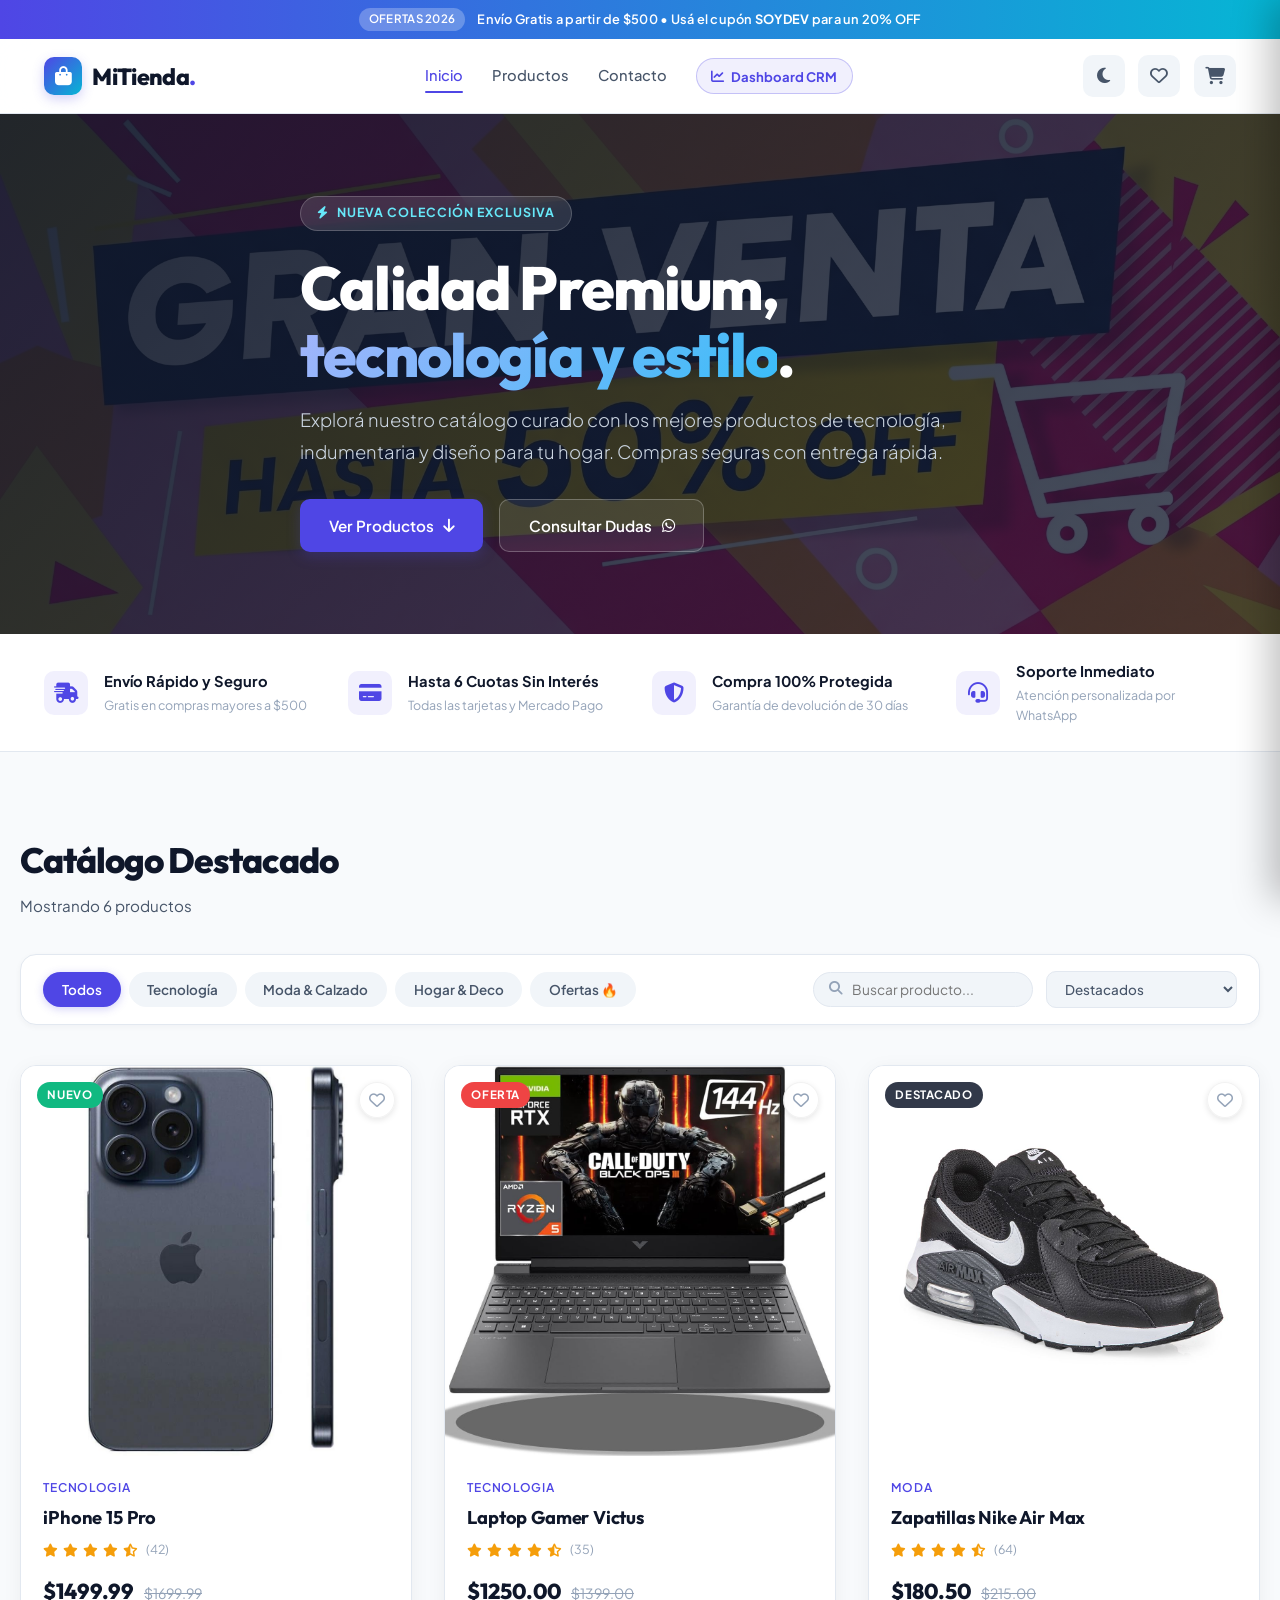
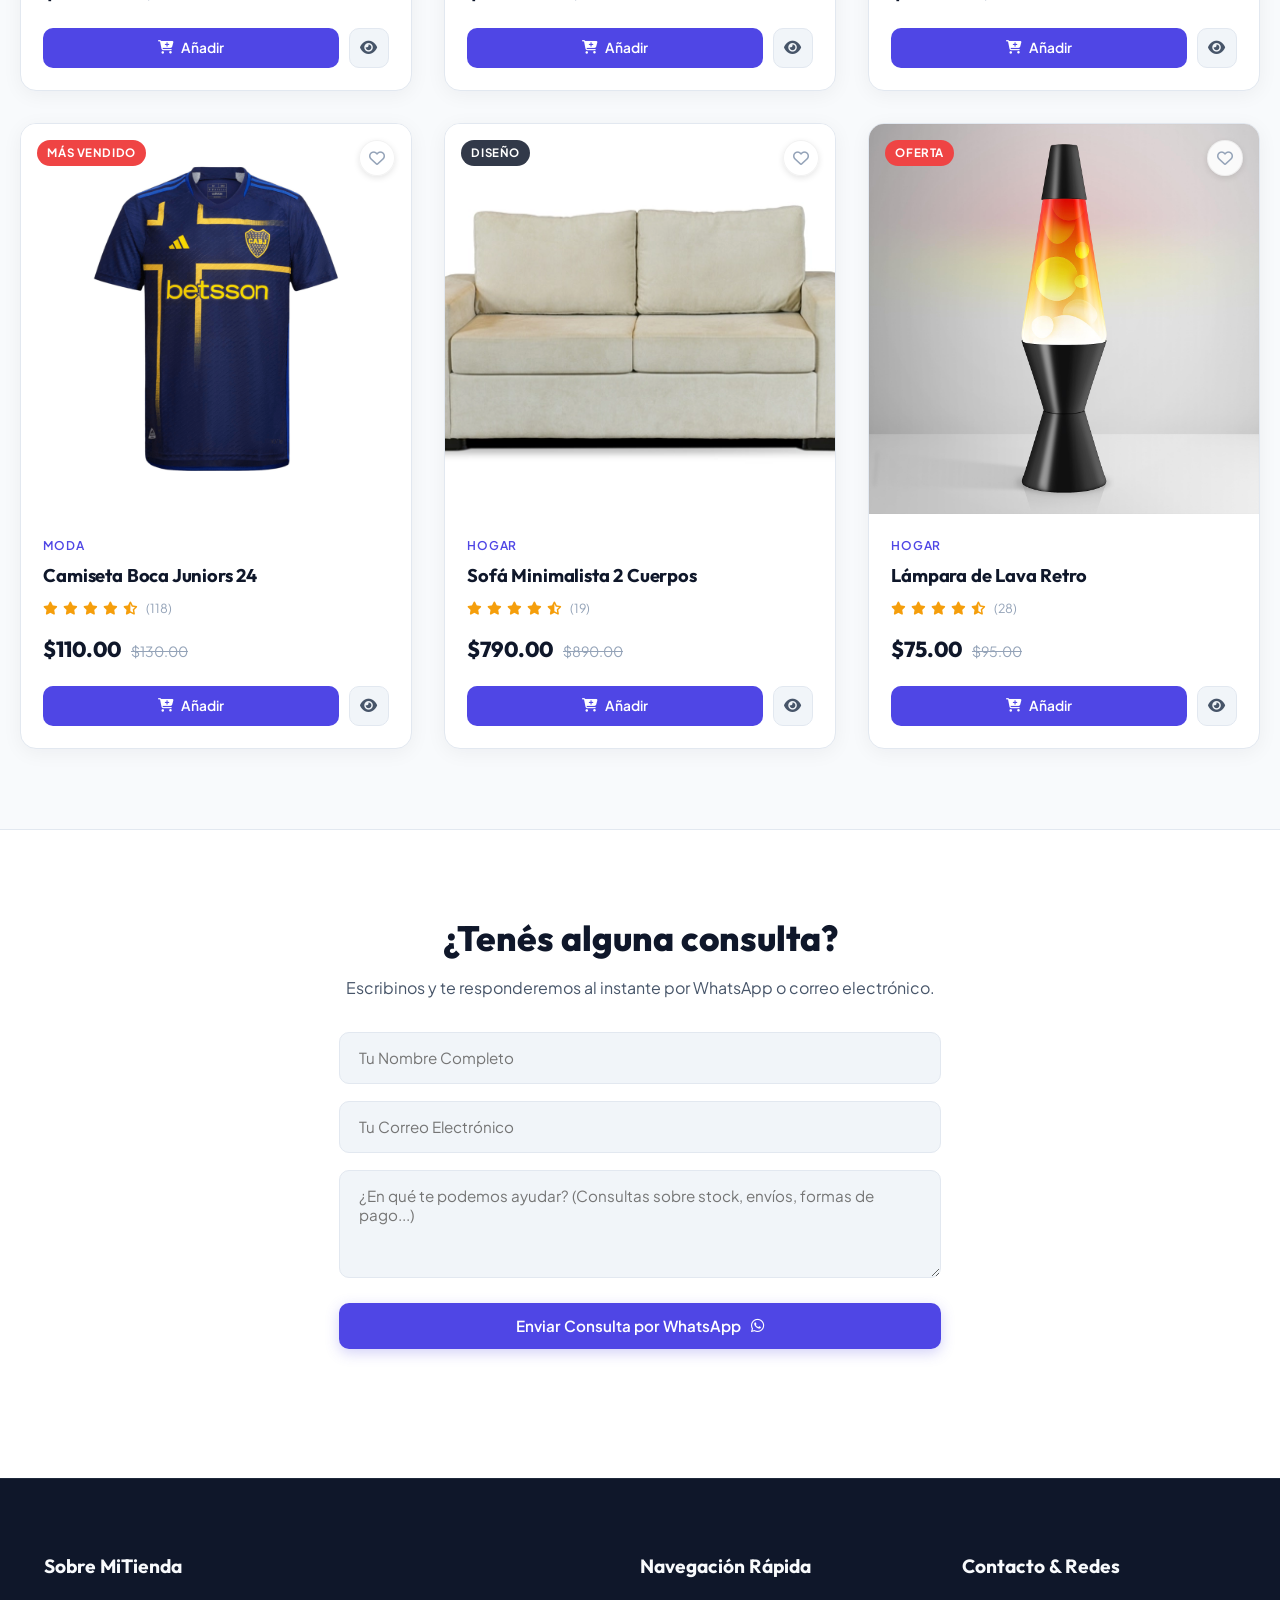
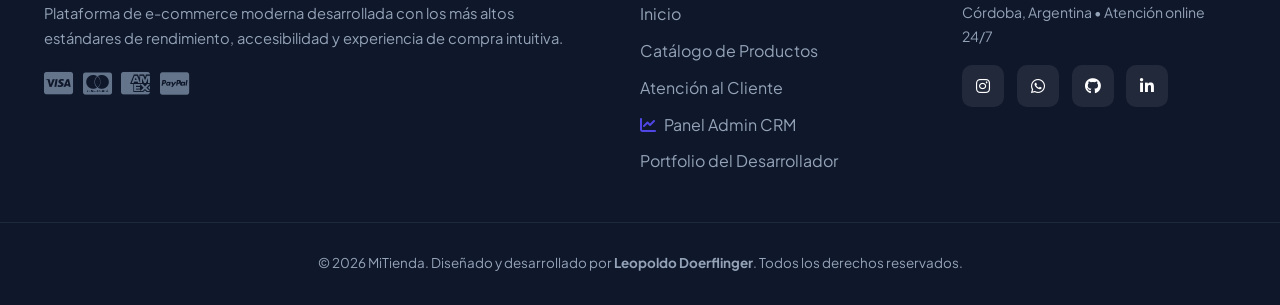
==== commit 0b64b7ad: "feat(mitienda): agregar dashboard administrativo CRM y monitoreo de ordenes en tiempo real con sincr" ====
--- a/MiTienda/index.html
+++ b/MiTienda/index.html
@@ -50,6 +50,9 @@
         <a href="#hero" class="active">Inicio</a>
         <a href="#productos">Productos</a>
         <a href="#contacto">Contacto</a>
+        <a href="dashboard/index.html" class="nav-admin-link" title="Panel de Gestión de Órdenes y CRM en Tiempo Real">
+          <i class="fas fa-chart-line"></i> Dashboard CRM
+        </a>
       </nav>
 
       <!-- Nav Icons Group -->
@@ -86,6 +89,7 @@
       <a href="#hero">Inicio</a>
       <a href="#productos">Productos</a>
       <a href="#contacto">Contacto</a>
+      <a href="dashboard/index.html" style="color:var(--color-primary); font-weight:700;"><i class="fas fa-chart-line"></i> Dashboard CRM</a>
     </div>
   </header>
 
@@ -464,6 +468,7 @@
           <li><a href="#hero">Inicio</a></li>
           <li><a href="#productos">Catálogo de Productos</a></li>
           <li><a href="#contacto">Atención al Cliente</a></li>
+          <li><a href="dashboard/index.html"><i class="fas fa-chart-line" style="color:var(--color-primary); margin-right:5px;"></i> Panel Admin CRM</a></li>
           <li><a href="https://portfolio-leodoerflinger.vercel.app/" target="_blank">Portfolio del Desarrollador</a></li>
         </ul>
       </div>
--- a/MiTienda/style.css
+++ b/MiTienda/style.css
@@ -254,6 +254,29 @@
 .desktop-nav a:hover::after,
 .desktop-nav a.active::after {
   width: 100%;
+}
+
+.nav-admin-link {
+  display: inline-flex !important;
+  align-items: center;
+  gap: 0.45rem;
+  background: var(--color-primary-dim);
+  color: var(--color-primary) !important;
+  font-weight: 700 !important;
+  padding: 0.4rem 0.9rem !important;
+  border-radius: var(--radius-full);
+  border: 1px solid rgba(79, 70, 229, 0.28);
+  font-size: 0.82rem !important;
+  transition: all var(--transition-fast) !important;
+}
+.nav-admin-link:hover {
+  background: var(--color-primary) !important;
+  color: #ffffff !important;
+  box-shadow: 0 4px 14px var(--color-primary-glow);
+  transform: translateY(-1px);
+}
+.nav-admin-link::after {
+  display: none !important;
 }
 
 /* Nav Icons Group */
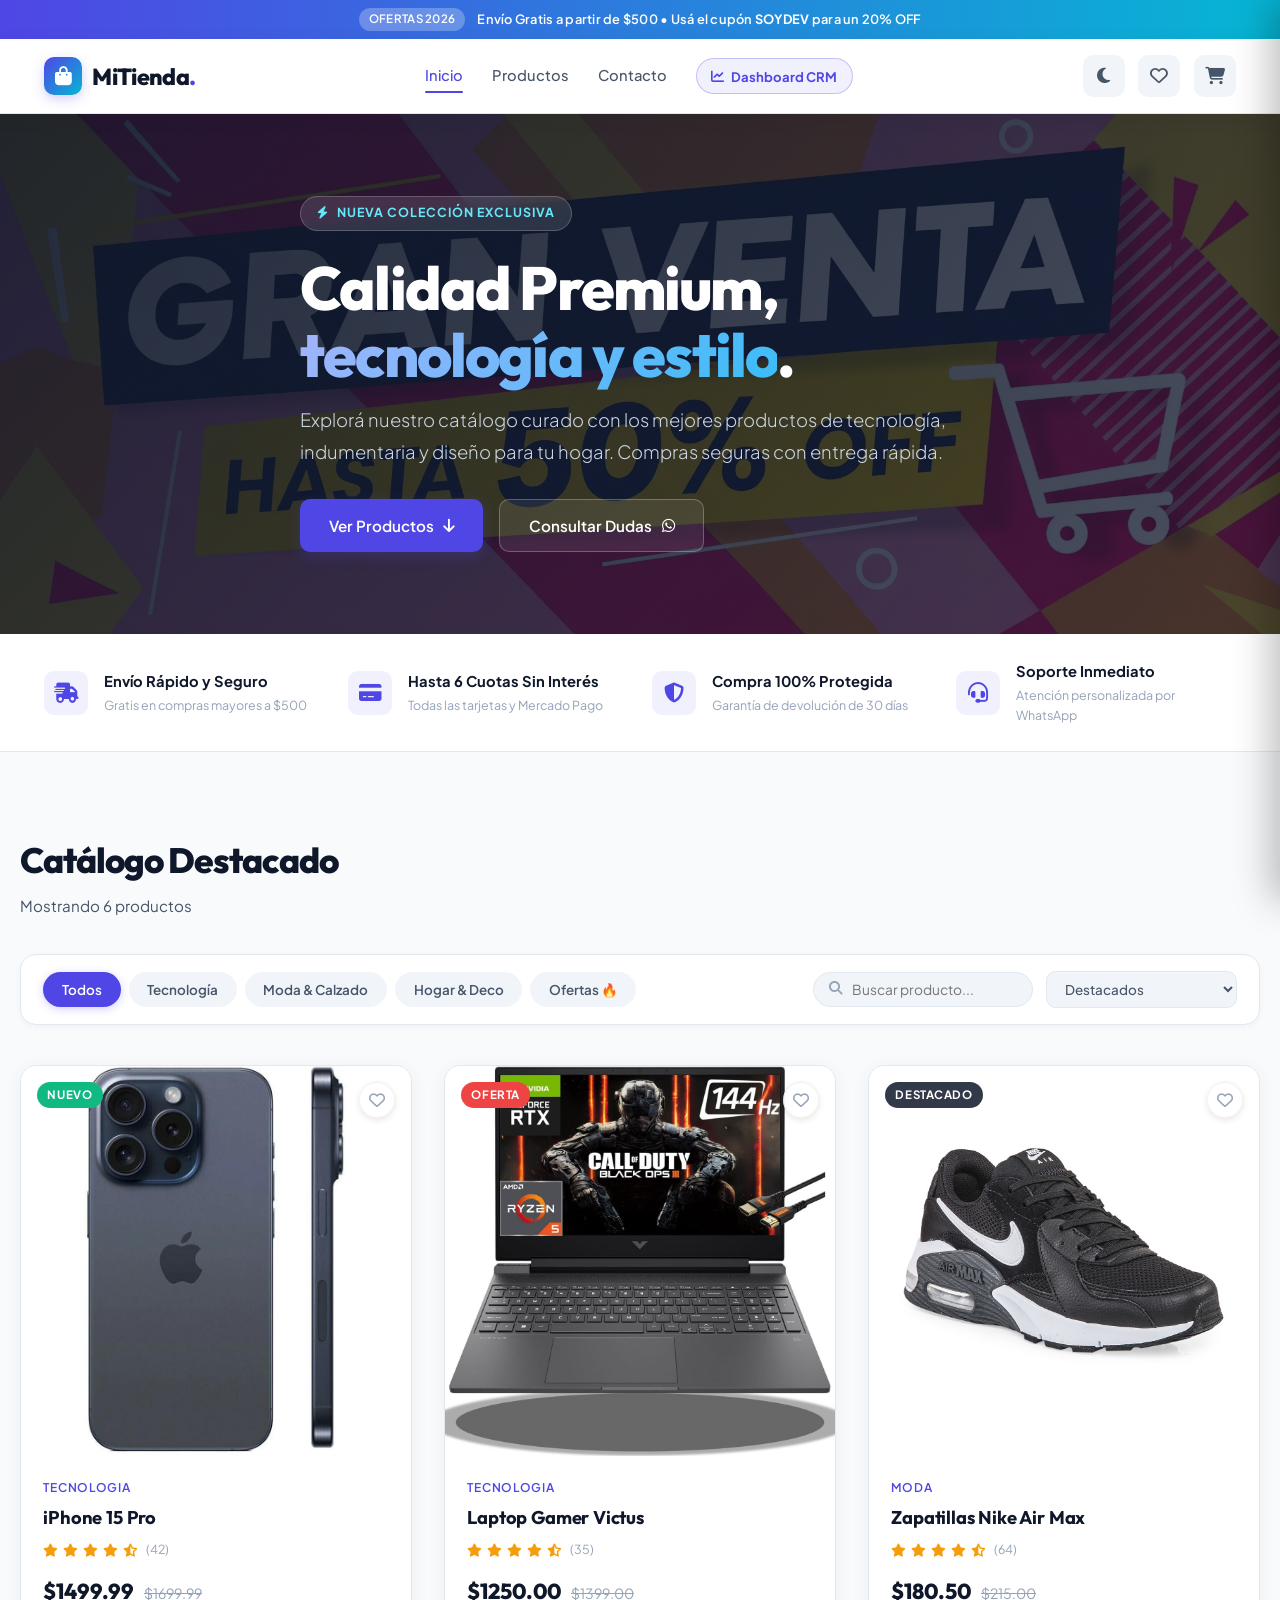
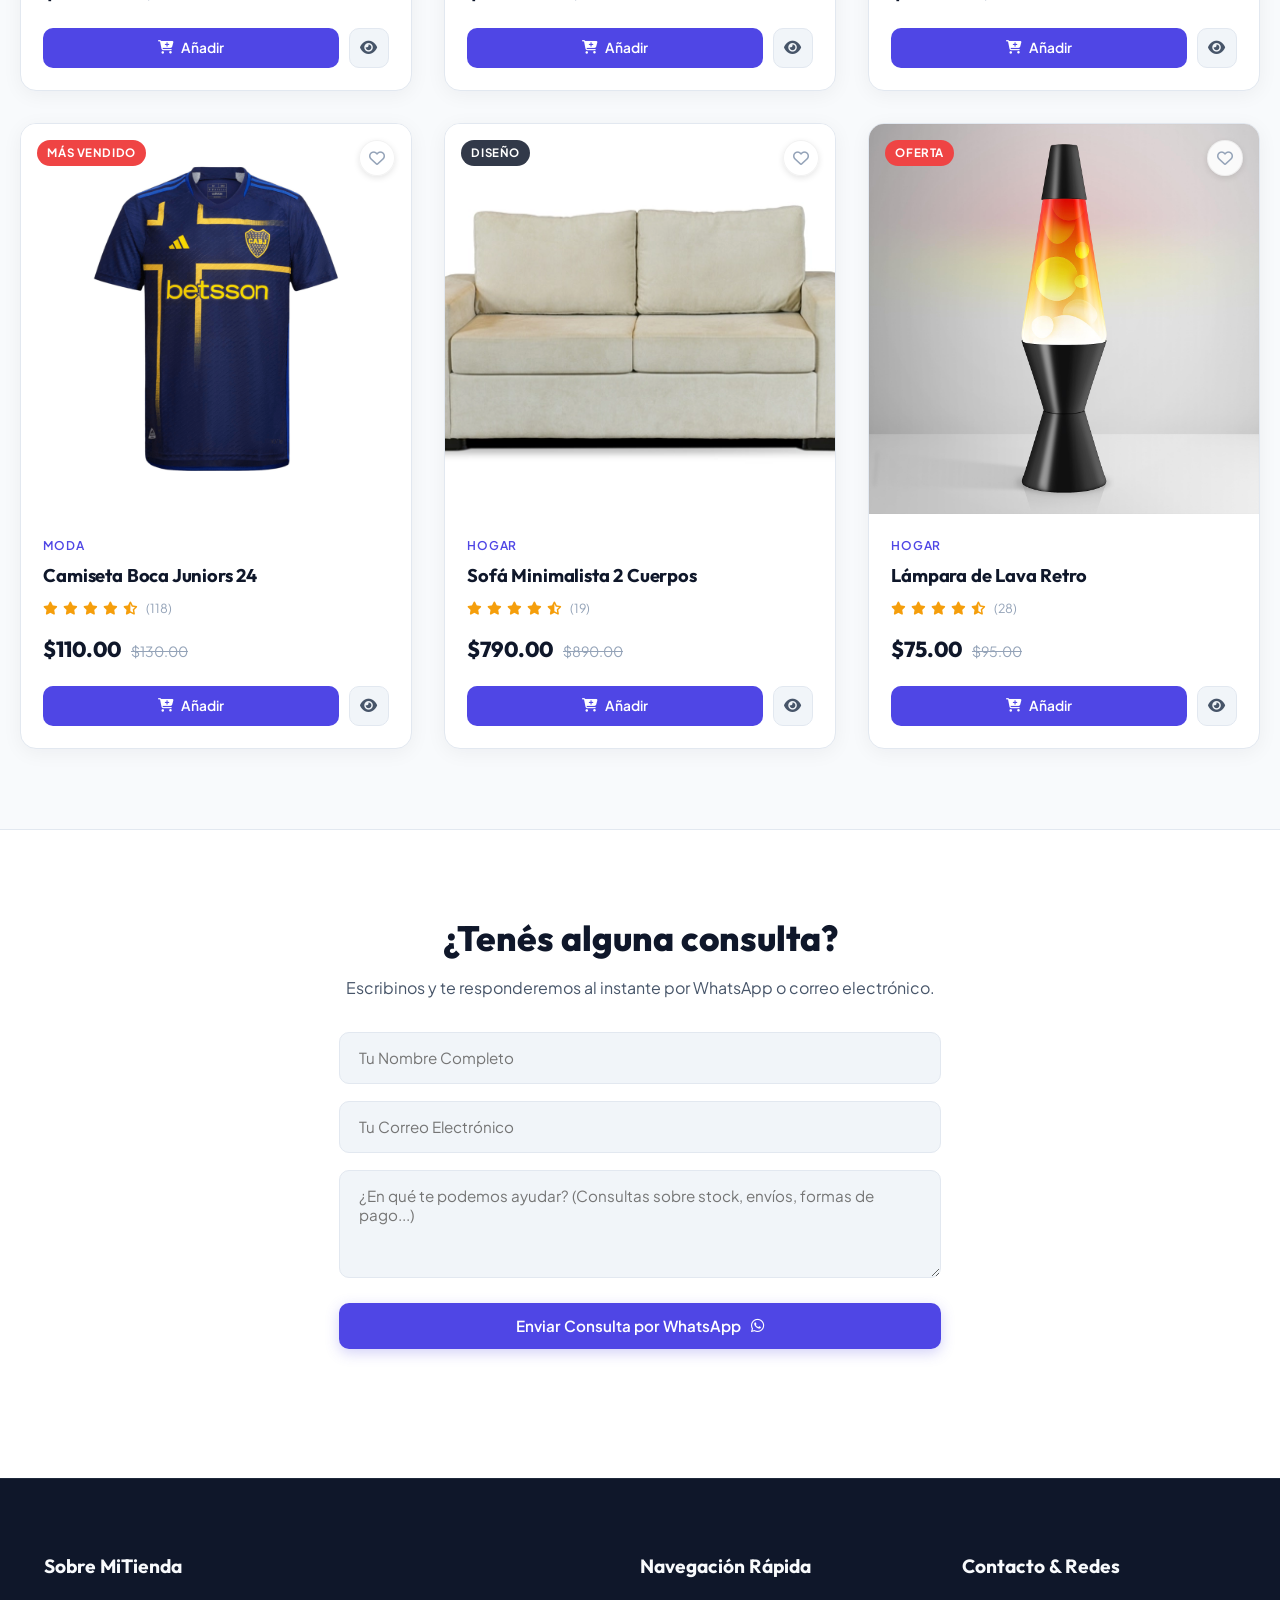
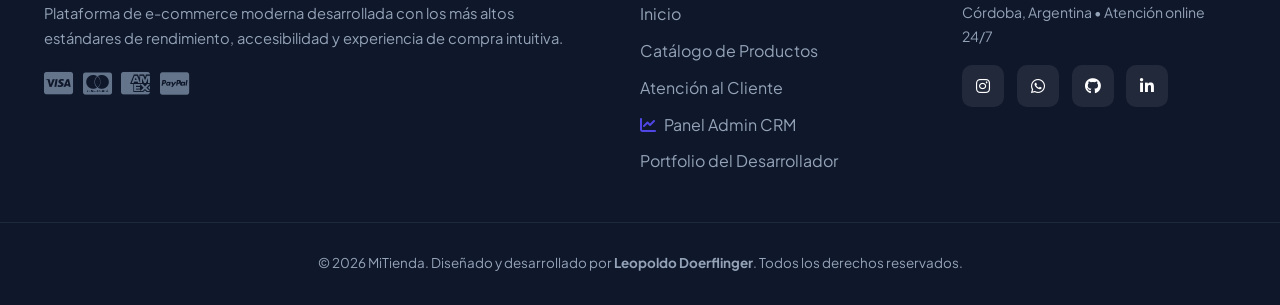
==== commit f6a17c28: "fix(storefront): resolver navbar solapada, menu movil con fondo solido y corte superior en modales d" ====
--- a/MiTienda/index.html
+++ b/MiTienda/index.html
@@ -82,16 +82,52 @@
       </div>
 
     </div>
-
-    <!-- Mobile Drawer Menu -->
-    <div class="mobile-menu" role="dialog" aria-modal="true" aria-label="Menú móvil">
-      <button class="cerrar-menu-movil" aria-label="Cerrar menú">&times;</button>
-      <a href="#hero">Inicio</a>
-      <a href="#productos">Productos</a>
-      <a href="#contacto">Contacto</a>
-      <a href="dashboard/index.html" style="color:var(--color-primary); font-weight:700;"><i class="fas fa-chart-line"></i> Dashboard CRM</a>
-    </div>
   </header>
+
+  <!-- Mobile Drawer Menu (Fuera del header para ocupar viewport completo sin superposición) -->
+  <div class="mobile-menu" id="mobile-menu" role="dialog" aria-modal="true" aria-label="Menú de navegación móvil">
+    <div class="mobile-menu-inner">
+      <div class="mobile-menu-header">
+        <a href="#" class="logo">
+          <div class="logo-icon"><i class="fas fa-bag-shopping"></i></div>
+          <h1>MiTienda<span>.</span></h1>
+        </a>
+        <button class="cerrar-menu-movil" aria-label="Cerrar menú">
+          <i class="fas fa-xmark"></i>
+        </button>
+      </div>
+
+      <nav class="mobile-menu-links">
+        <a href="#hero" class="mobile-nav-link">
+          <i class="fas fa-house"></i>
+          <span>Inicio</span>
+        </a>
+        <a href="#productos" class="mobile-nav-link">
+          <i class="fas fa-boxes-stacked"></i>
+          <span>Productos</span>
+        </a>
+        <a href="#contacto" class="mobile-nav-link">
+          <i class="fas fa-envelope"></i>
+          <span>Contacto</span>
+        </a>
+        <a href="dashboard/index.html" class="mobile-nav-link admin-pill">
+          <i class="fas fa-chart-line"></i>
+          <span>Dashboard CRM</span>
+          <span style="font-size:0.65rem; background:var(--color-primary); color:#fff; padding:0.15rem 0.45rem; border-radius:99px; margin-left:auto;">ADMIN</span>
+        </a>
+      </nav>
+
+      <div class="mobile-menu-footer">
+        <div style="font-size:0.8rem; color:var(--text-muted); text-align:center; margin-bottom:0.5rem;">
+          <i class="fas fa-shield-halved" style="color:var(--color-success); margin-right:4px;"></i> Compras 100% Protegidas
+        </div>
+        <a href="https://wa.me/5493512619874" target="_blank" rel="noopener noreferrer" class="cta-button" style="background:#25d366; width:100%; justify-content:center;">
+          <i class="fab fa-whatsapp"></i>
+          <span>Consultar por WhatsApp</span>
+        </a>
+      </div>
+    </div>
+  </div>
 
   <main>
     <!-- ======================================================================
@@ -288,7 +324,49 @@
             <div id="user-details-form" class="checkout-input-group">
               <input type="text" id="checkout-nombre" class="checkout-input" placeholder="Nombre y Apellido *" required />
               <input type="email" id="checkout-email" class="checkout-input" placeholder="Correo Electrónico *" required />
-              <input type="tel" id="checkout-telefono" class="checkout-input" placeholder="Teléfono / WhatsApp (Opcional)" />
+              
+              <!-- Teléfono Móvil con Código de País y Celular sin 0 -->
+              <div style="display:flex; gap:0.5rem; align-items:stretch;">
+                <div style="width:115px; flex-shrink:0;">
+                  <select id="checkout-codigo-pais" class="checkout-input" style="height:100%; padding:0.6rem 0.4rem; font-size:0.84rem; cursor:pointer;" aria-label="Código de País">
+                    <option value="+54" selected>🇦🇷 +54</option>
+                    <option value="+56">🇨🇱 +56</option>
+                    <option value="+55">🇧🇷 +55</option>
+                    <option value="+598">🇺🇾 +598</option>
+                    <option value="+595">🇵🇾 +595</option>
+                    <option value="+591">🇧🇴 +591</option>
+                    <option value="+1">🇺🇸 +1</option>
+                    <option value="+34">🇪🇸 +34</option>
+                  </select>
+                </div>
+                <div style="flex:1;">
+                  <input type="tel" id="checkout-telefono-num" class="checkout-input" placeholder="Celular sin 0 (ej: 3512619874)" required />
+                </div>
+              </div>
+              <small style="font-size:0.75rem; color:var(--text-muted); display:flex; align-items:center; gap:0.4rem; margin-top:-0.2rem; margin-bottom:0.25rem;">
+                <i class="fab fa-whatsapp" style="color:#25d366; font-size:0.9rem;"></i>
+                <span>Ingresá tu código de área sin el 0 (ej: <strong>0351 = 351</strong>) para recibir avisos de tu compra.</span>
+              </small>
+
+              <!-- Condición Fiscal y Datos de Facturación -->
+              <div style="margin-top:0.4rem; border-top:1px dashed var(--border-color); padding-top:0.65rem;">
+                <label style="font-size:0.75rem; font-weight:700; text-transform:uppercase; letter-spacing:0.04em; color:var(--text-muted); display:block; margin-bottom:0.35rem;">
+                  <i class="fas fa-file-invoice" style="color:var(--color-primary); margin-right:4px;"></i> Condición Fiscal & Facturación
+                </label>
+                <div style="display:grid; grid-template-columns: 1fr 1fr; gap:0.5rem; margin-bottom:0.5rem;">
+                  <select id="checkout-condicion-iva" class="checkout-input" style="font-size:0.82rem; padding:0.55rem; cursor:pointer;" aria-label="Condición frente al IVA">
+                    <option value="Consumidor Final" selected>Consumidor Final (Factura B)</option>
+                    <option value="Responsable Inscripto">Resp. Inscripto (Factura A)</option>
+                    <option value="Monotributo">Monotributo (Factura B)</option>
+                    <option value="Exento">Exento (Factura B)</option>
+                  </select>
+                  <input type="text" id="checkout-doc-numero" class="checkout-input" placeholder="DNI o CUIT (sin guiones) *" maxlength="13" required />
+                </div>
+                <div id="checkout-razon-social-container" style="display:none; margin-bottom:0.5rem;">
+                  <input type="text" id="checkout-razon-social" class="checkout-input" placeholder="Razón Social / Empresa (para Factura A) *" />
+                </div>
+              </div>
+
               <div style="display:flex; align-items:center; gap:0.6rem; margin-top:0.3rem; font-size:0.85rem; color:var(--text-secondary);">
                 <input type="checkbox" id="save-user-data" checked />
                 <label for="save-user-data">Recordar mis datos para futuras compras</label>
--- a/MiTienda/style.css
+++ b/MiTienda/style.css
@@ -178,11 +178,10 @@
   position: sticky;
   top: 0;
   z-index: 1000;
-  background: var(--bg-glass);
-  backdrop-filter: blur(16px);
-  -webkit-backdrop-filter: blur(16px);
+  background: var(--bg-surface);
   border-bottom: 1px solid var(--border-color);
-  transition: background var(--transition-normal), border-color var(--transition-normal);
+  box-shadow: 0 4px 20px rgba(0, 0, 0, 0.06);
+  transition: background var(--transition-normal), border-color var(--transition-normal), box-shadow var(--transition-normal);
 }
 
 .header-container {
@@ -346,39 +345,104 @@
 .mobile-menu {
   position: fixed;
   inset: 0;
-  background: var(--bg-surface);
-  z-index: 2000;
-  display: flex;
-  flex-direction: column;
-  justify-content: center;
-  align-items: center;
-  gap: 2rem;
+  background: rgba(15, 23, 42, 0.65);
+  backdrop-filter: blur(8px);
+  -webkit-backdrop-filter: blur(8px);
+  z-index: 99999;
+  display: flex;
   opacity: 0;
   pointer-events: none;
-  transform: translateY(-20px);
-  transition: all var(--transition-normal);
+  transition: opacity var(--transition-normal);
 }
 .mobile-menu.abierto {
   opacity: 1;
   pointer-events: all;
-  transform: translateY(0);
-}
-.mobile-menu a {
+}
+.mobile-menu-inner {
+  width: 100%;
+  max-width: 340px;
+  height: 100%;
+  background: var(--bg-surface);
+  border-right: 1px solid var(--border-color);
+  box-shadow: var(--shadow-lg);
+  display: flex;
+  flex-direction: column;
+  padding: 1.5rem;
+  transform: translateX(-100%);
+  transition: transform var(--transition-normal);
+  overflow-y: auto;
+}
+.mobile-menu.abierto .mobile-menu-inner {
+  transform: translateX(0);
+}
+.mobile-menu-header {
+  display: flex;
+  align-items: center;
+  justify-content: space-between;
+  padding-bottom: 1.2rem;
+  border-bottom: 1px solid var(--border-subtle);
+  margin-bottom: 1.5rem;
+}
+.cerrar-menu-movil {
+  width: 40px;
+  height: 40px;
+  border-radius: var(--radius-sm);
+  background: var(--bg-surface-alt);
+  color: var(--text-main);
+  display: flex;
+  align-items: center;
+  justify-content: center;
+  font-size: 1.25rem;
+  border: 1px solid var(--border-color);
+  cursor: pointer;
+  transition: all var(--transition-fast);
+}
+.cerrar-menu-movil:hover {
+  background: var(--color-danger-dim);
+  color: var(--color-danger);
+  border-color: var(--color-danger);
+}
+.mobile-menu-links {
+  display: flex;
+  flex-direction: column;
+  gap: 0.5rem;
+  flex: 1;
+}
+.mobile-nav-link {
+  display: flex;
+  align-items: center;
+  gap: 1rem;
+  padding: 0.9rem 1.1rem;
+  border-radius: var(--radius-sm);
+  color: var(--text-main);
   font-family: var(--font-heading);
-  font-size: 1.8rem;
-  font-weight: 700;
-  color: var(--text-main);
-  transition: color var(--transition-fast);
-}
-.mobile-menu a:hover {
+  font-weight: 600;
+  font-size: 1.05rem;
+  transition: all var(--transition-fast);
+  background: transparent;
+  text-decoration: none;
+}
+.mobile-nav-link i {
+  font-size: 1.15rem;
   color: var(--color-primary);
-}
-.cerrar-menu-movil {
-  position: absolute;
-  top: 1.5rem;
-  right: 1.5rem;
-  font-size: 2.2rem;
-  color: var(--text-secondary);
+  width: 22px;
+  text-align: center;
+}
+.mobile-nav-link:hover,
+.mobile-nav-link:active {
+  background: var(--bg-surface-alt);
+  color: var(--color-primary);
+  transform: translateX(4px);
+}
+.mobile-nav-link.admin-pill {
+  margin-top: 0.5rem;
+  background: var(--color-primary-dim);
+  border: 1px solid rgba(79, 70, 229, 0.2);
+}
+.mobile-menu-footer {
+  margin-top: auto;
+  padding-top: 1.5rem;
+  border-top: 1px solid var(--border-subtle);
 }
 
 /* --- 5. HERO SECTION --- */
@@ -1021,10 +1085,11 @@
   background-color: rgba(15, 23, 42, 0.75);
   backdrop-filter: blur(8px);
   -webkit-backdrop-filter: blur(8px);
-  align-items: center;
+  align-items: flex-start;
   justify-content: center;
-  padding: 1.5rem;
+  padding: 3rem 1rem 3.5rem;
   overflow-y: auto;
+  -webkit-overflow-scrolling: touch;
   opacity: 0;
   transition: opacity var(--transition-normal);
 }
@@ -1042,6 +1107,7 @@
   max-width: 600px;
   position: relative;
   box-shadow: var(--shadow-lg);
+  margin: 0 auto;
   transform: scale(0.96);
   transition: transform var(--transition-normal);
 }
@@ -1486,6 +1552,13 @@
   .checkout-grid { grid-template-columns: 1fr; }
   .footer-grid { grid-template-columns: 1fr; }
   .announcement-bar { font-size: 0.75rem; }
+  
+  .modal {
+    padding: 2rem 0.8rem 2.5rem;
+  }
+  .modal-contenido {
+    padding: 1.8rem 1.4rem;
+  }
 }
 
 @media (max-width: 600px) {
@@ -1497,4 +1570,36 @@
   .search-input:focus { width: 100%; }
   .productos-grid { grid-template-columns: 1fr; }
   .payment-form-row { grid-template-columns: 1fr; }
+
+  /* Mobile-first modal & form spacing */
+  .modal {
+    padding: 1.2rem 0.5rem 2rem;
+  }
+  .modal-contenido {
+    padding: 1.4rem 1rem;
+    border-radius: var(--radius-md);
+  }
+  .cerrar-modal {
+    top: 0.75rem;
+    right: 0.75rem;
+    width: 32px;
+    height: 32px;
+    font-size: 1.1rem;
+  }
+  .checkout-seccion {
+    padding: 1.1rem 0.85rem;
+    margin-bottom: 1.1rem;
+  }
+  .checkout-header h2 {
+    font-size: 1.35rem;
+  }
+  .hero-content h2 {
+    font-size: 2rem;
+  }
+  .hero {
+    min-height: 440px;
+  }
+  .mobile-menu-inner {
+    max-width: 86vw;
+  }
 }
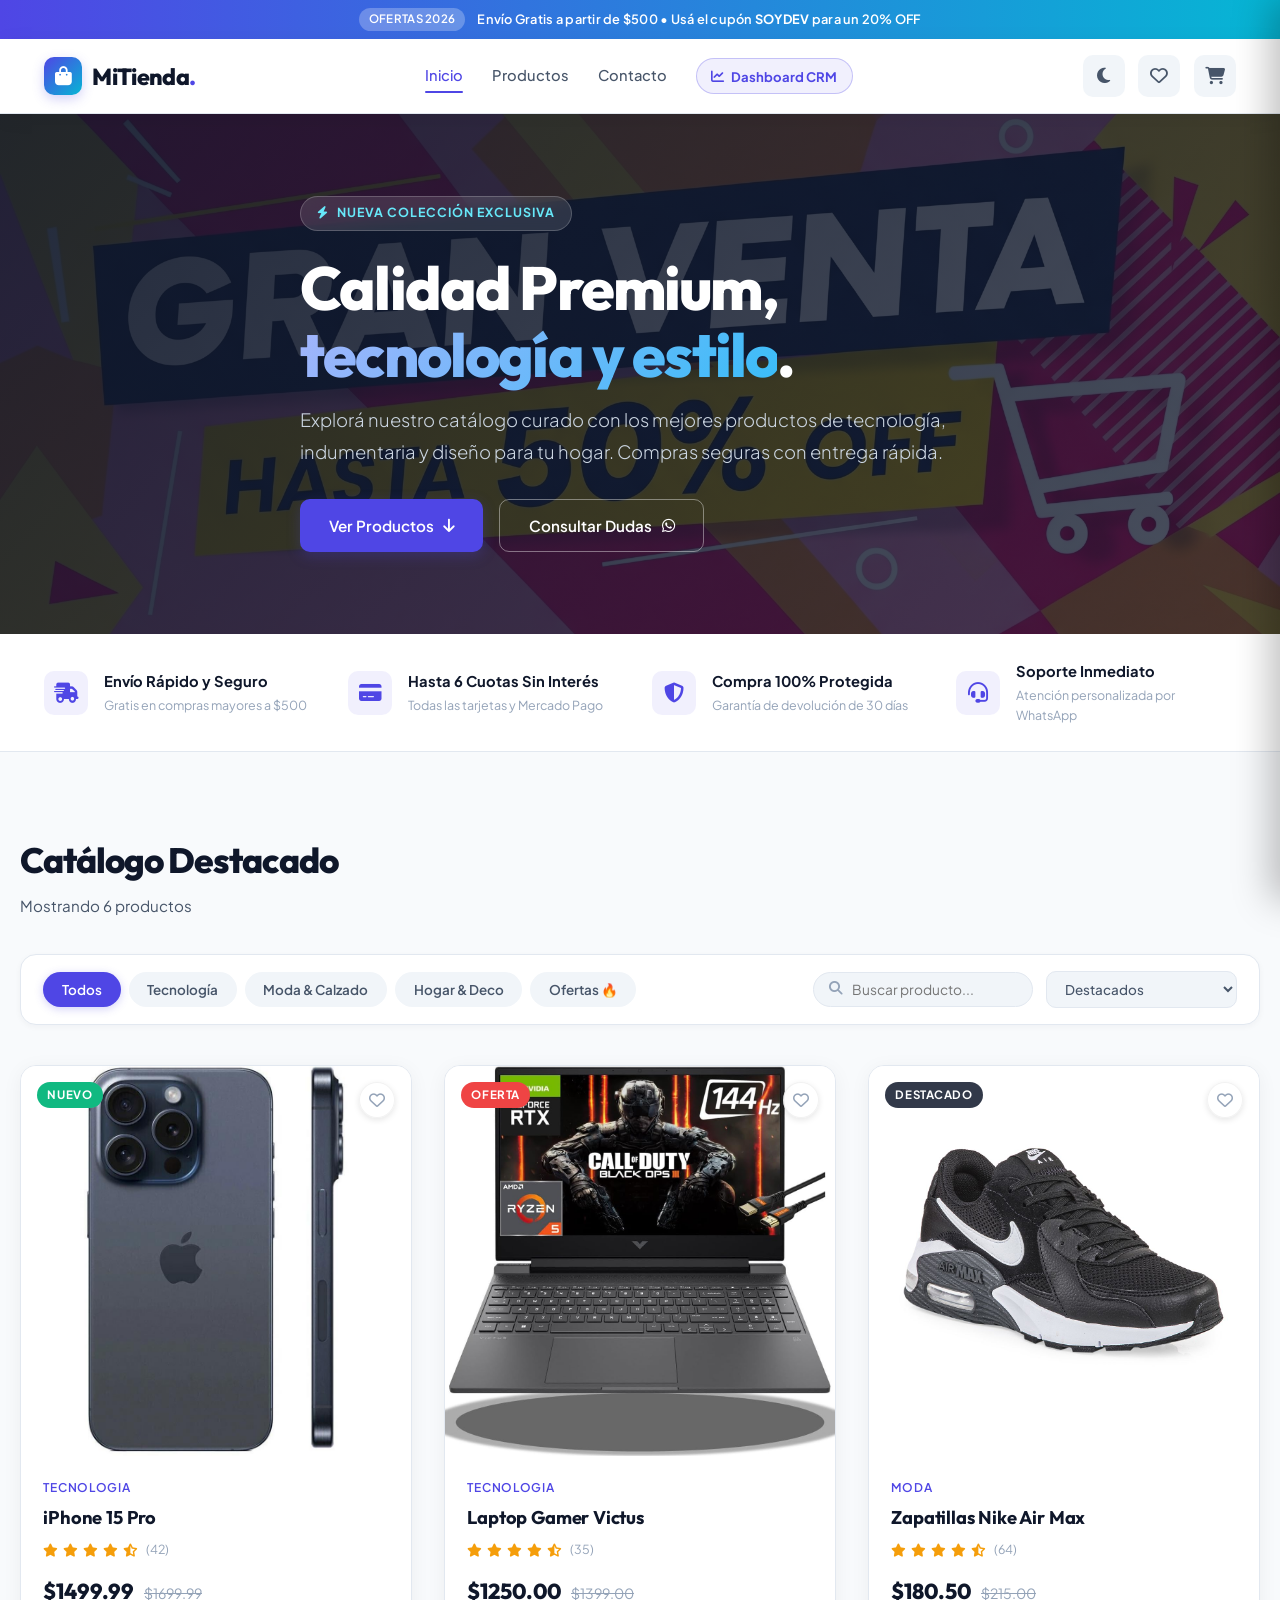
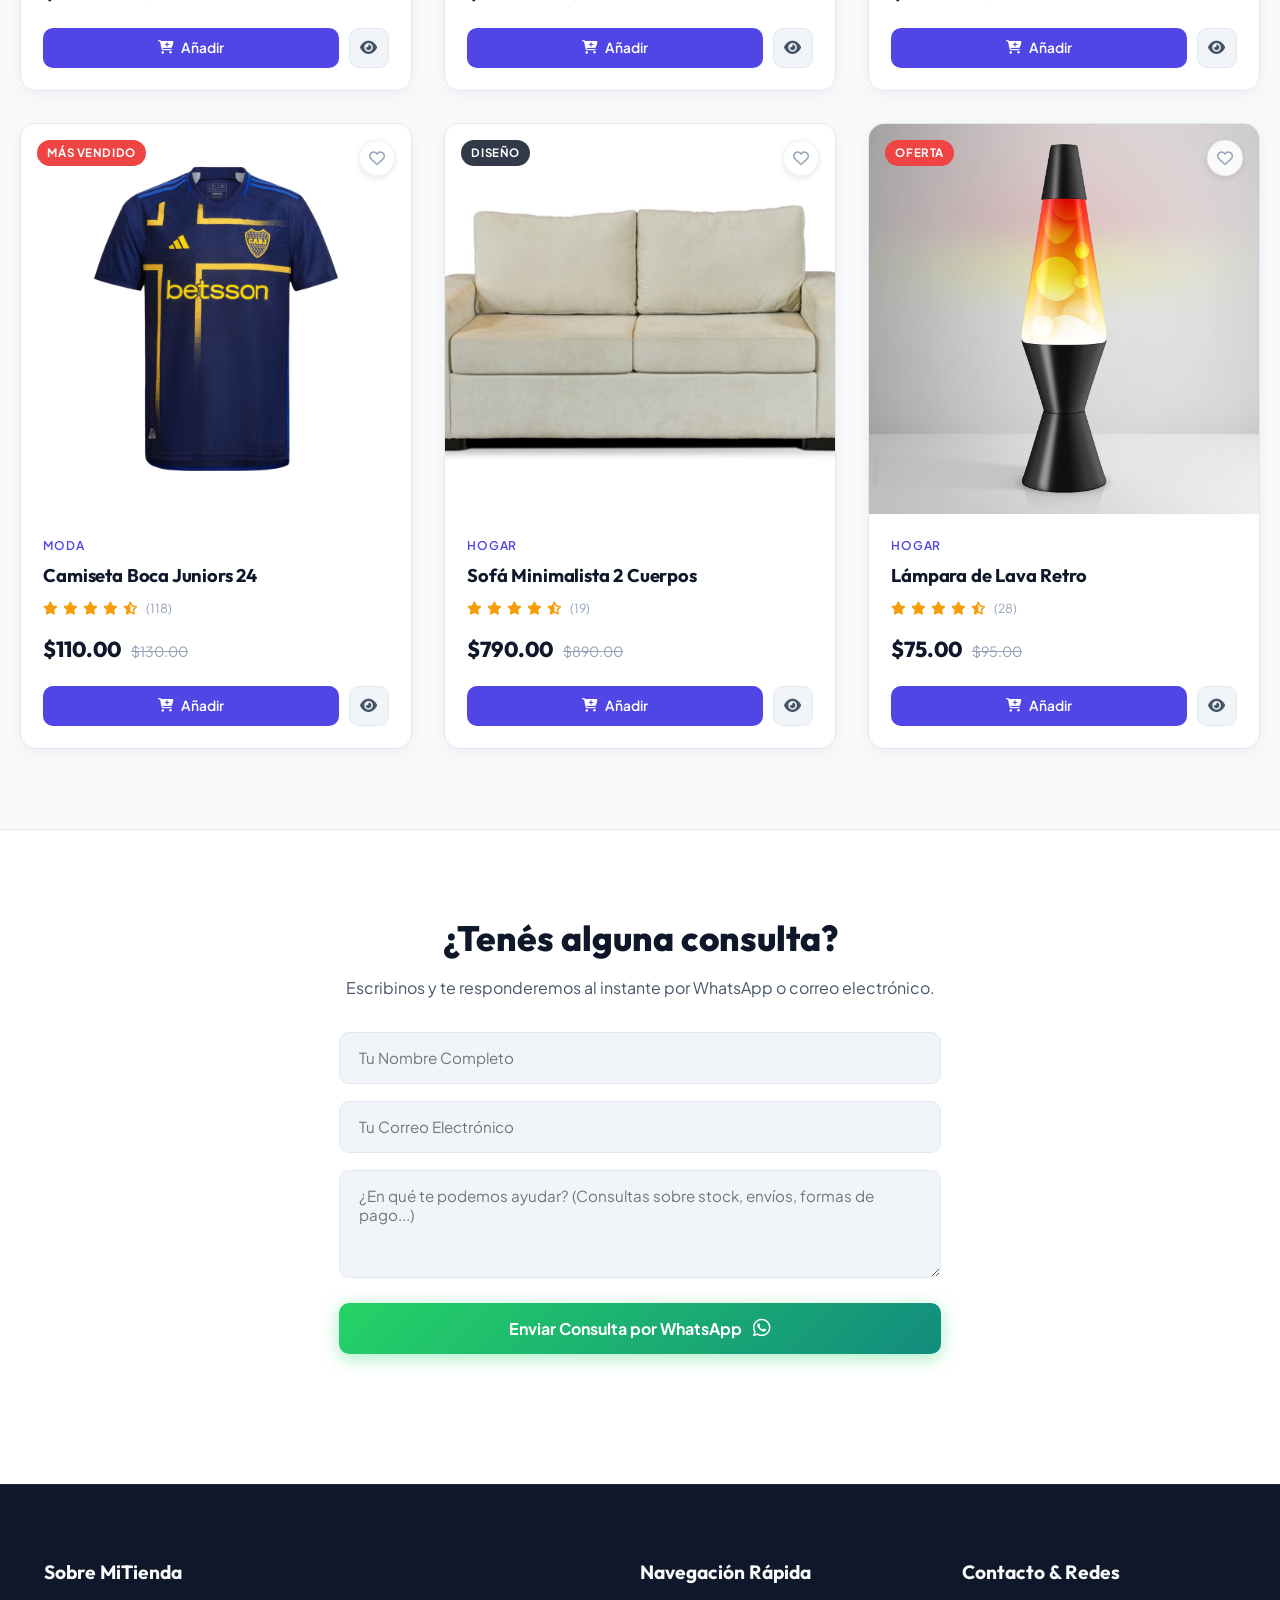
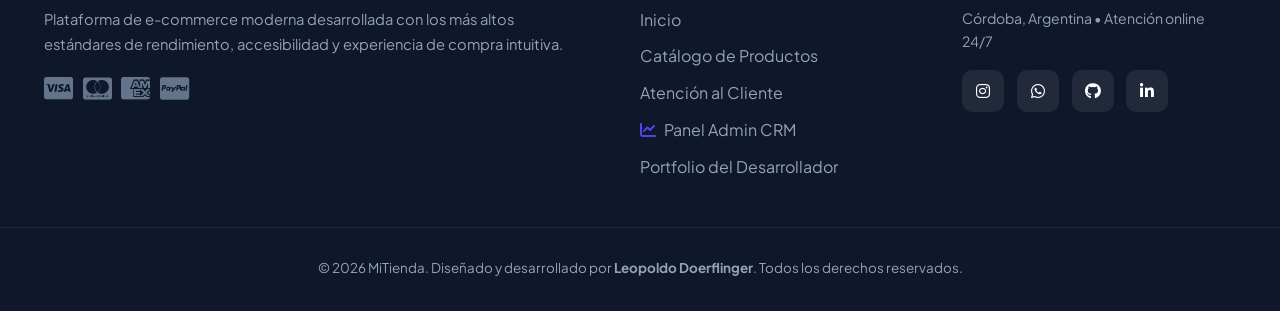
==== commit 05137d7a: "fix(mobile): ancho completo horizontal en mobile, centrado de icono cerrar modal, contacto transpare" ====
--- a/MiTienda/index.html
+++ b/MiTienda/index.html
@@ -258,7 +258,7 @@
           <div>
             <textarea rows="4" placeholder="¿En qué te podemos ayudar? (Consultas sobre stock, envíos, formas de pago...)" required aria-label="Mensaje"></textarea>
           </div>
-          <button type="submit" class="cta-button" style="width:100%">
+          <button type="submit" class="cta-button btn-whatsapp-submit" style="width:100%">
             <span>Enviar Consulta por WhatsApp</span>
             <i class="fab fa-whatsapp"></i>
           </button>
@@ -281,7 +281,7 @@
        ====================================================================== -->
   <div id="modal-producto" class="modal" role="dialog" aria-modal="true" aria-labelledby="modal-producto-nombre">
     <div class="modal-contenido">
-      <button class="cerrar-modal" aria-label="Cerrar ventana">&times;</button>
+      <button class="cerrar-modal" aria-label="Cerrar ventana"><i class="fas fa-xmark"></i></button>
       <div class="modal-producto-grid">
         <div class="modal-product-img-box">
           <img id="modal-producto-img" src="" alt="Imagen de producto" />
@@ -305,7 +305,7 @@
        ====================================================================== -->
   <div id="modal-checkout" class="modal" role="dialog" aria-modal="true" aria-labelledby="checkout-title">
     <div class="modal-contenido modal-checkout-contenido">
-      <button class="cerrar-modal" aria-label="Cerrar">&times;</button>
+      <button class="cerrar-modal" aria-label="Cerrar"><i class="fas fa-xmark"></i></button>
       <div class="checkout-header">
         <h2 id="checkout-title">Finalizar tu Pedido</h2>
       </div>
@@ -447,7 +447,7 @@
        ====================================================================== -->
   <div id="modal-pago" class="modal" role="dialog" aria-modal="true" aria-labelledby="pago-title">
     <div class="modal-contenido">
-      <button class="cerrar-modal" aria-label="Cerrar">&times;</button>
+      <button class="cerrar-modal" aria-label="Cerrar"><i class="fas fa-xmark"></i></button>
       <h2 id="pago-title" style="font-family:var(--font-heading); font-size:1.5rem; margin-bottom:1.2rem;">Pasarela de Pago Segura</h2>
 
       <!-- Formulario de Pago con Tarjeta Virtual -->
--- a/MiTienda/style.css
+++ b/MiTienda/style.css
@@ -97,6 +97,9 @@
   font-size: 16px;
   scroll-behavior: smooth;
   scroll-padding-top: calc(var(--header-height) + 2rem);
+  width: 100%;
+  max-width: 100%;
+  overflow-x: hidden;
 }
 
 body {
@@ -104,7 +107,10 @@
   background-color: var(--bg-body);
   color: var(--text-main);
   line-height: 1.6;
+  width: 100%;
+  max-width: 100%;
   overflow-x: hidden;
+  position: relative;
   transition: background-color var(--transition-normal), color var(--transition-normal);
   -webkit-font-smoothing: antialiased;
 }
@@ -534,16 +540,40 @@
   cursor: not-allowed;
   transform: none;
 }
-.cta-button-outline {
-  background: rgba(255, 255, 255, 0.08);
-  border: 1px solid rgba(255, 255, 255, 0.25);
-  color: #fff;
-  box-shadow: none;
-}
-.cta-button-outline:hover {
-  background: rgba(255, 255, 255, 0.18);
-  border-color: #fff;
+/* Secondary / Outline CTA button — Remains completely transparent on click & hover */
+.cta-button-outline,
+a[href="#contacto"].cta-button-outline {
+  background: transparent !important;
+  background-color: transparent !important;
+  border: 1.5px solid rgba(255, 255, 255, 0.4);
+  color: #ffffff !important;
+  box-shadow: none !important;
+  -webkit-tap-highlight-color: transparent;
+  outline: none;
+}
+.cta-button-outline:hover,
+.cta-button-outline:focus,
+.cta-button-outline:active,
+a[href="#contacto"].cta-button-outline:hover,
+a[href="#contacto"].cta-button-outline:focus,
+a[href="#contacto"].cta-button-outline:active {
+  background: transparent !important;
+  background-color: transparent !important;
+  border-color: #25d366 !important;
+  color: #25d366 !important;
+  box-shadow: 0 0 16px rgba(37, 211, 102, 0.4) !important;
   transform: translateY(-2px);
+  -webkit-tap-highlight-color: transparent;
+}
+
+.desktop-nav a[href="#contacto"]:hover,
+.desktop-nav a[href="#contacto"]:focus,
+.desktop-nav a[href="#contacto"]:active,
+.mobile-nav-link[href="#contacto"]:hover,
+.mobile-nav-link[href="#contacto"]:focus,
+.mobile-nav-link[href="#contacto"]:active {
+  background: transparent !important;
+  background-color: transparent !important;
 }
 
 /* Trust / Value Props Strip */
@@ -1115,24 +1145,41 @@
   transform: scale(1);
 }
 
-.cerrar-modal {
+.cerrar-modal:not(.cta-button) {
   position: absolute;
-  top: 1.2rem;
-  right: 1.4rem;
-  width: 36px;
-  height: 36px;
+  top: 1.1rem;
+  right: 1.2rem;
+  width: 38px;
+  height: 38px;
+  padding: 0;
+  margin: 0;
   border-radius: 50%;
   background: var(--bg-surface-alt);
   color: var(--text-secondary);
-  display: flex;
+  display: inline-flex;
   align-items: center;
   justify-content: center;
-  font-size: 1.2rem;
+  border: 1px solid var(--border-color);
+  font-size: 1.05rem;
+  line-height: 1;
+  cursor: pointer;
   transition: all var(--transition-fast);
-}
-.cerrar-modal:hover {
+  box-sizing: border-box;
+}
+.cerrar-modal:not(.cta-button) i {
+  display: flex;
+  align-items: center;
+  justify-content: center;
+  width: 100%;
+  height: 100%;
+  font-size: 1.05rem;
+  line-height: 1;
+  pointer-events: none;
+}
+.cerrar-modal:not(.cta-button):hover {
   background: var(--color-danger-dim);
   color: var(--color-danger);
+  border-color: var(--color-danger);
 }
 
 /* Product Detail Modal */
@@ -1440,6 +1487,47 @@
   box-shadow: 0 0 0 3px var(--color-primary-dim);
 }
 
+/* WhatsApp Submit Button */
+#form-contacto button[type="submit"],
+.btn-whatsapp-submit {
+  background: #25d366 !important;
+  background: linear-gradient(135deg, #25d366 0%, #128c7e 100%) !important;
+  color: #ffffff !important;
+  border: none !important;
+  box-shadow: 0 4px 18px rgba(37, 211, 102, 0.4) !important;
+  font-weight: 700 !important;
+  font-size: 1rem !important;
+  padding: 0.95rem 1.8rem !important;
+  border-radius: var(--radius-sm);
+  display: inline-flex;
+  align-items: center;
+  justify-content: center;
+  gap: 0.65rem;
+  cursor: pointer;
+  transition: all var(--transition-normal);
+  -webkit-tap-highlight-color: transparent;
+}
+#form-contacto button[type="submit"] i,
+.btn-whatsapp-submit i {
+  font-size: 1.25rem;
+  color: #ffffff;
+}
+#form-contacto button[type="submit"]:hover,
+#form-contacto button[type="submit"]:focus,
+.btn-whatsapp-submit:hover,
+.btn-whatsapp-submit:focus {
+  background: #20ba5a !important;
+  background: linear-gradient(135deg, #20ba5a 0%, #0d7367 100%) !important;
+  transform: translateY(-2px);
+  box-shadow: 0 6px 24px rgba(37, 211, 102, 0.55) !important;
+}
+#form-contacto button[type="submit"]:active,
+.btn-whatsapp-submit:active {
+  transform: translateY(0);
+  background: #1ebe5d !important;
+  box-shadow: 0 2px 10px rgba(37, 211, 102, 0.35) !important;
+}
+
 /* --- 11. TOAST NOTIFICATIONS --- */
 .toast-container {
   position: fixed;
@@ -1553,53 +1641,195 @@
   .footer-grid { grid-template-columns: 1fr; }
   .announcement-bar { font-size: 0.75rem; }
   
+  .container {
+    padding: 0 1.1rem;
+  }
+  .header-container {
+    gap: 0.8rem;
+  }
+
   .modal {
-    padding: 2rem 0.8rem 2.5rem;
+    padding: 1.8rem 0.6rem 2.5rem;
   }
   .modal-contenido {
-    padding: 1.8rem 1.4rem;
+    padding: 1.8rem 1.2rem;
+    max-width: 650px;
   }
 }
 
 @media (max-width: 600px) {
+  html, body {
+    overflow-x: hidden;
+    width: 100%;
+    max-width: 100vw;
+  }
+
+  .container {
+    padding: 0 0.85rem;
+    width: 100%;
+    max-width: 100%;
+    box-sizing: border-box;
+  }
+
+  /* Header compact mobile */
+  .header-container {
+    height: 60px;
+    gap: 0.4rem;
+  }
+  .logo {
+    gap: 0.45rem;
+  }
+  .logo-icon {
+    width: 32px;
+    height: 32px;
+    font-size: 0.95rem;
+  }
+  .logo h1 {
+    font-size: 1.15rem;
+  }
+  .nav-icons {
+    gap: 0.35rem;
+  }
+  .icon-btn {
+    width: 36px;
+    height: 36px;
+    font-size: 0.95rem;
+  }
+
+  /* Announcement Bar */
+  .announcement-bar {
+    font-size: 0.72rem;
+    padding: 0.4rem 0.6rem;
+    flex-wrap: wrap;
+    gap: 0.35rem;
+    line-height: 1.35;
+  }
+  .announcement-badge {
+    font-size: 0.68rem;
+    padding: 0.1rem 0.45rem;
+  }
+
+  /* Hero Section */
+  .hero {
+    min-height: auto;
+    padding: 3rem 0;
+  }
+  .hero-content {
+    max-width: 100%;
+    width: 100%;
+  }
+  .hero-content h2 {
+    font-size: clamp(1.75rem, 7.5vw, 2.3rem);
+    line-height: 1.15;
+    word-break: break-word;
+  }
+  .hero-content p {
+    font-size: 0.95rem;
+    line-height: 1.6;
+    margin-bottom: 1.4rem;
+  }
+  .hero-actions {
+    display: flex;
+    flex-direction: column;
+    width: 100%;
+    gap: 0.75rem;
+  }
+  .hero-actions .cta-button {
+    width: 100%;
+    justify-content: center;
+    padding: 0.85rem 1rem;
+    box-sizing: border-box;
+  }
+
+  /* Toolbar */
   .trust-grid { grid-template-columns: 1fr; }
-  .catalog-toolbar { flex-direction: column; align-items: stretch; }
-  .toolbar-controls { width: 100%; justify-content: space-between; }
+  .catalog-toolbar { 
+    flex-direction: column; 
+    align-items: stretch;
+    padding: 0.85rem;
+    margin-bottom: 1.5rem;
+    gap: 0.85rem;
+  }
+  .category-tabs {
+    width: 100%;
+    overflow-x: auto;
+    flex-wrap: nowrap;
+    padding-bottom: 0.35rem;
+    -webkit-overflow-scrolling: touch;
+    gap: 0.45rem;
+  }
+  .tab-btn {
+    white-space: nowrap;
+    flex-shrink: 0;
+    padding: 0.4rem 0.85rem;
+    font-size: 0.8rem;
+  }
+  .toolbar-controls { 
+    width: 100%; 
+    flex-direction: column;
+    gap: 0.65rem;
+  }
   .search-box { width: 100%; }
   .search-input { width: 100%; }
   .search-input:focus { width: 100%; }
+  .sort-select { width: 100%; }
   .productos-grid { grid-template-columns: 1fr; }
   .payment-form-row { grid-template-columns: 1fr; }
 
-  /* Mobile-first modal & form spacing */
+  /* Mobile-first Modal: Expands edge-to-edge horizontally */
   .modal {
-    padding: 1.2rem 0.5rem 2rem;
+    padding: 0.6rem 0.35rem 1.8rem;
+    box-sizing: border-box;
   }
   .modal-contenido {
-    padding: 1.4rem 1rem;
+    width: 100%;
+    max-width: 100%;
+    margin: 0 auto;
+    padding: 1.35rem 0.85rem;
     border-radius: var(--radius-md);
-  }
-  .cerrar-modal {
+    box-sizing: border-box;
+  }
+  .cerrar-modal:not(.cta-button) {
     top: 0.75rem;
     right: 0.75rem;
+    width: 34px;
+    height: 34px;
+    font-size: 0.95rem;
+  }
+  .checkout-seccion {
+    padding: 1rem 0.75rem;
+    margin-bottom: 1rem;
+    box-sizing: border-box;
+  }
+  .checkout-header h2 {
+    font-size: 1.3rem;
+  }
+  .mobile-menu-inner {
+    max-width: 86vw;
+  }
+}
+
+@media (max-width: 380px) {
+  .logo h1 {
+    font-size: 1.05rem;
+  }
+  .logo-icon {
+    width: 28px;
+    height: 28px;
+    font-size: 0.85rem;
+  }
+  .nav-icons {
+    gap: 0.25rem;
+  }
+  .icon-btn {
     width: 32px;
     height: 32px;
-    font-size: 1.1rem;
-  }
-  .checkout-seccion {
-    padding: 1.1rem 0.85rem;
-    margin-bottom: 1.1rem;
-  }
-  .checkout-header h2 {
-    font-size: 1.35rem;
-  }
-  .hero-content h2 {
-    font-size: 2rem;
-  }
-  .hero {
-    min-height: 440px;
-  }
-  .mobile-menu-inner {
-    max-width: 86vw;
+    font-size: 0.85rem;
+  }
+  .modal {
+    padding: 0.5rem 0.2rem 1.5rem;
+  }
+  .modal-contenido {
+    padding: 1.15rem 0.65rem;
   }
 }
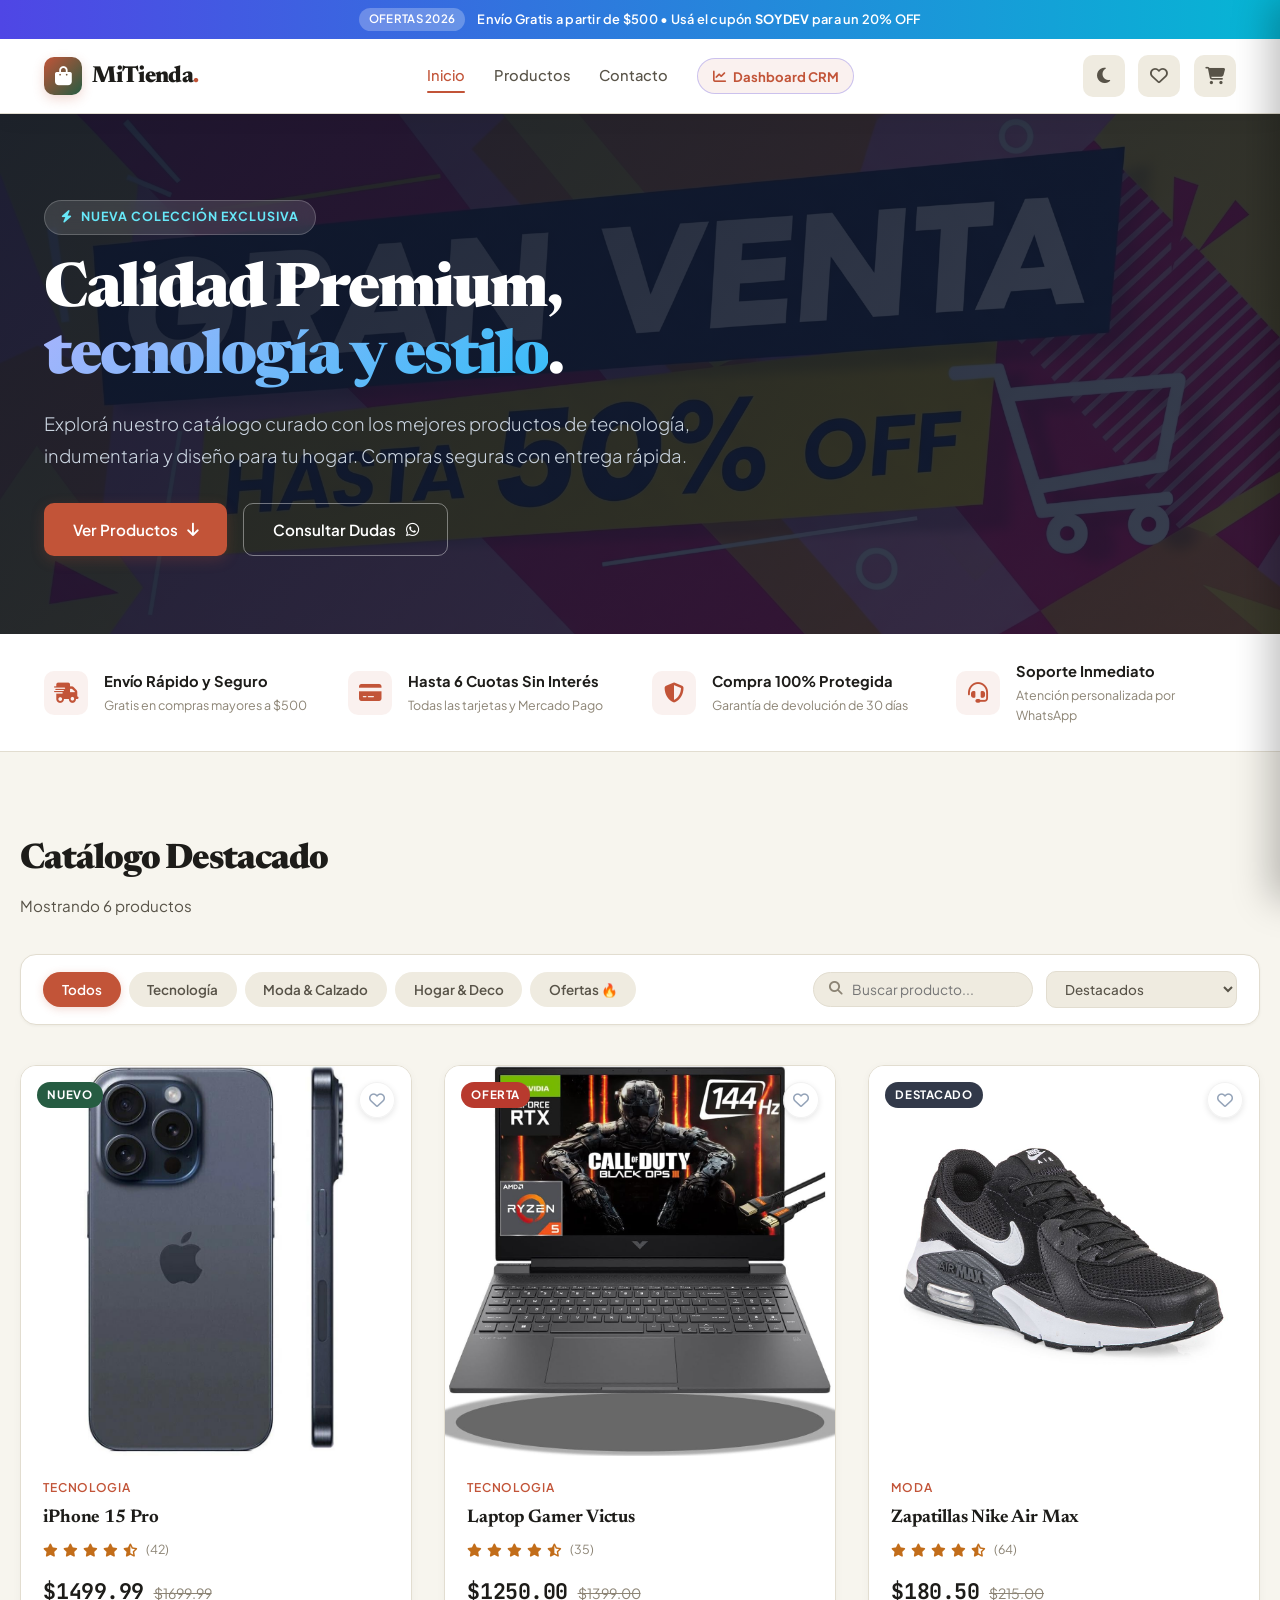
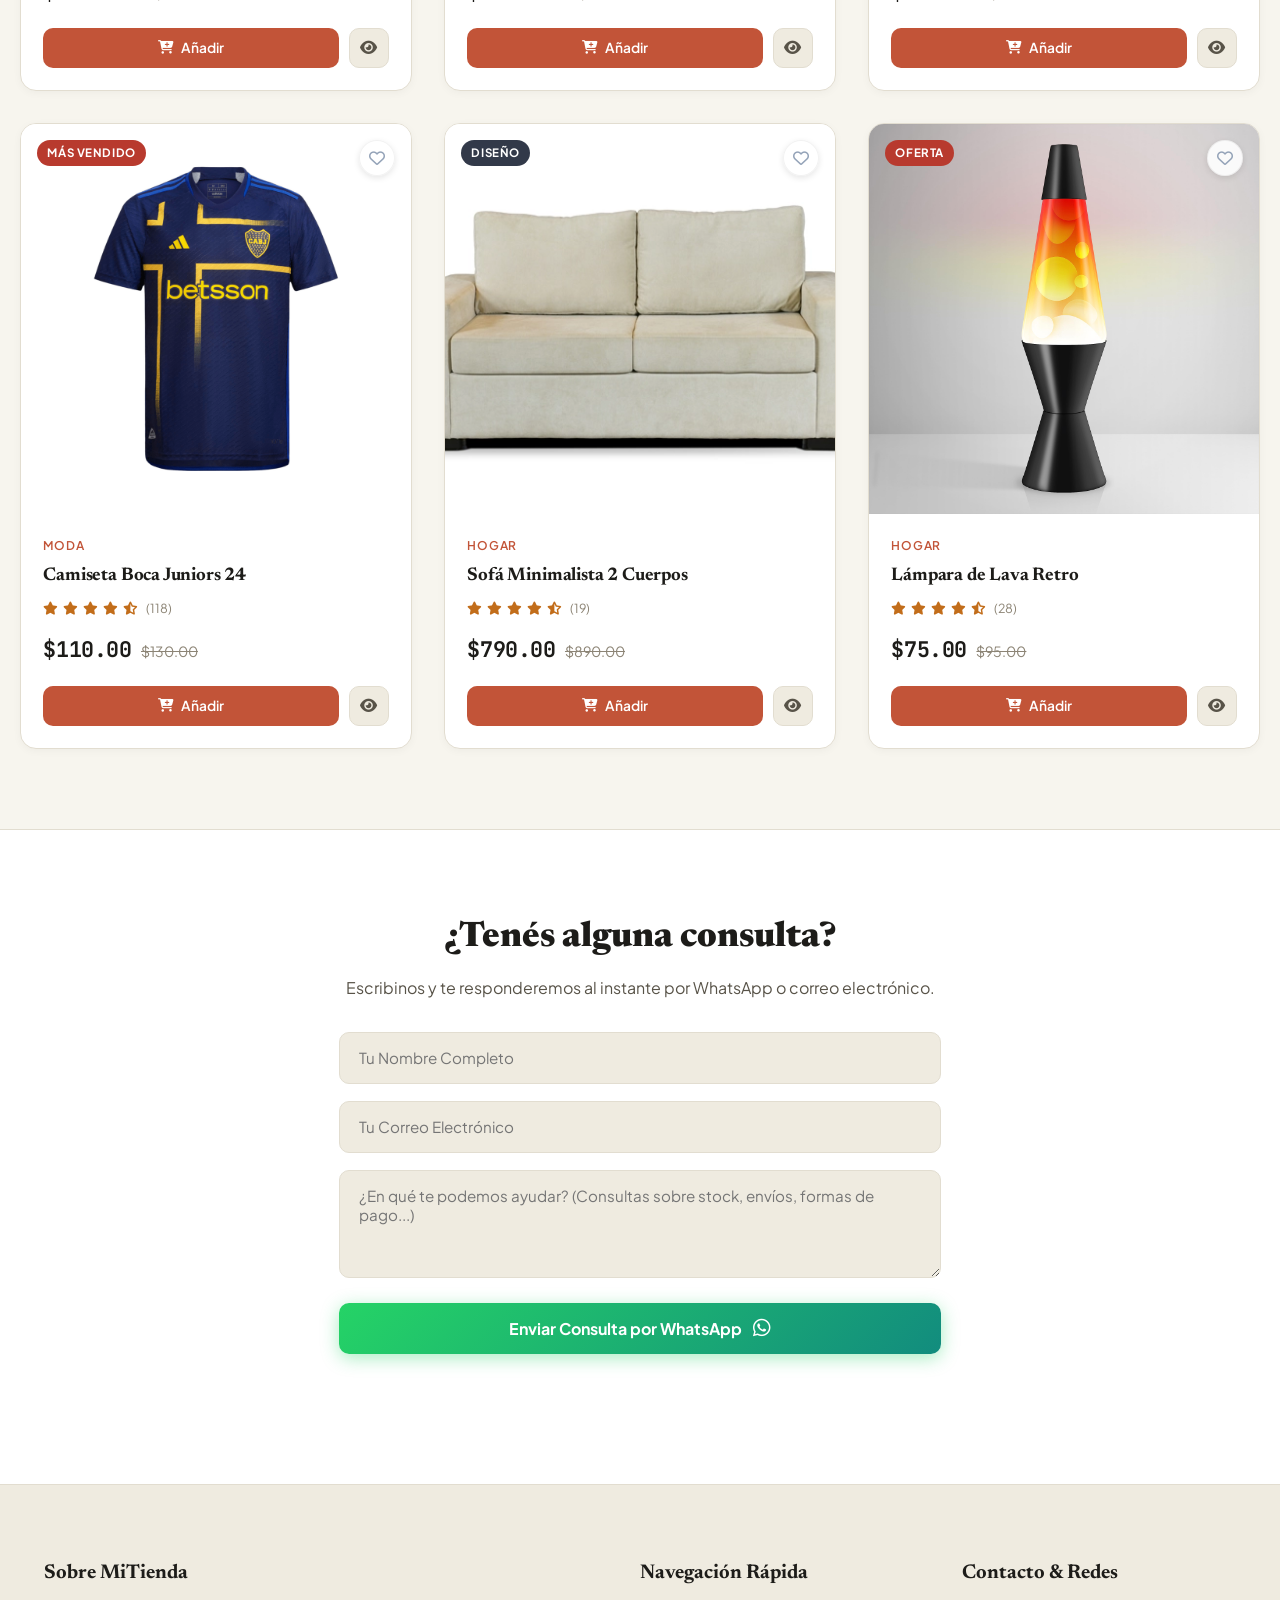
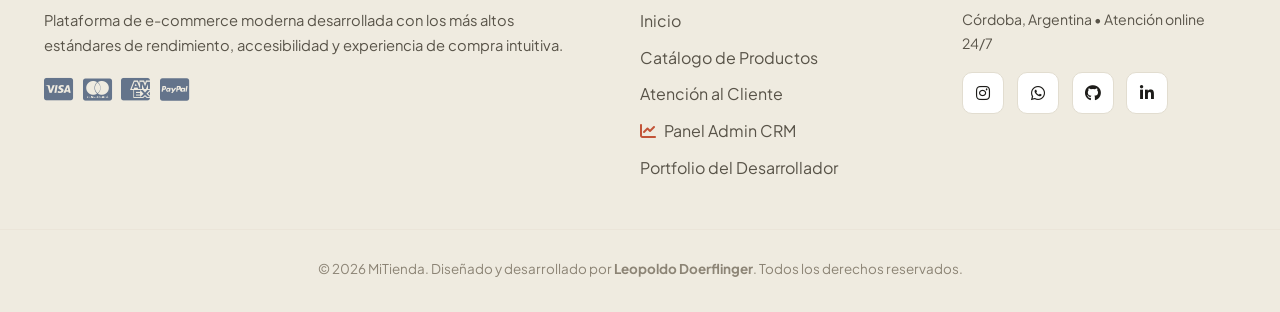
==== commit 5b6fb217: "feat: rediseño de boutique contemporanea con paleta calida terracota y lino sin azul slate" ====
--- a/MiTienda/index.html
+++ b/MiTienda/index.html
@@ -8,12 +8,12 @@
   <!-- SEO Meta Tags -->
   <meta name="description" content="MiTienda — Descubrí lo mejor en tecnología, calzado, moda urbana y artículos para el hogar con envíos a todo el país y cuotas sin interés." />
   <meta name="author" content="Leopoldo Doerflinger" />
-  <meta name="theme-color" content="#4f46e5" />
-
-  <!-- Google Fonts: Plus Jakarta Sans & Outfit -->
+  <meta name="theme-color" content="#C25438" />
+
+  <!-- Google Fonts: Newsreader, JetBrains Mono, Plus Jakarta Sans -->
   <link rel="preconnect" href="https://fonts.googleapis.com" />
   <link rel="preconnect" href="https://fonts.gstatic.com" crossorigin />
-  <link href="https://fonts.googleapis.com/css2?family=Outfit:wght@500;600;700;800&family=Plus+Jakarta+Sans:wght@300;400;500;600;700&display=swap" rel="stylesheet" />
+  <link href="https://fonts.googleapis.com/css2?family=JetBrains+Mono:wght@400;500;600;700&family=Newsreader:ital,opsz,wght@0,6..72,500;0,6..72,600;0,6..72,700;1,6..72,400&family=Plus+Jakarta+Sans:wght@300;400;500;600;700;800&display=swap" rel="stylesheet" />
 
   <!-- Font Awesome Icons -->
   <link rel="stylesheet" href="https://cdnjs.cloudflare.com/ajax/libs/font-awesome/6.4.0/css/all.min.css" integrity="sha512-iecdLmaskl7CVkqkXNQ/ZH/XLlvWZOJyj7Yy7tcenmpD1ypASozpmT/E0iPtmFIB46ZmdtAc9eNBvH0H/ZpiBw==" crossorigin="anonymous" referrerpolicy="no-referrer" />
--- a/MiTienda/style.css
+++ b/MiTienda/style.css
@@ -7,7 +7,8 @@
 :root {
   /* Fonts */
   --font-main: 'Plus Jakarta Sans', system-ui, -apple-system, BlinkMacSystemFont, 'Segoe UI', Roboto, sans-serif;
-  --font-heading: 'Outfit', 'Plus Jakarta Sans', sans-serif;
+  --font-heading: 'Newsreader', Georgia, Cambria, serif;
+  --font-mono: 'JetBrains Mono', ui-monospace, Menlo, Consolas, monospace;
 
   /* Layout */
   --container-width: 1240px;
@@ -23,67 +24,73 @@
   --transition-normal: 0.28s cubic-bezier(0.4, 0, 0.2, 1);
   --transition-bounce: 0.45s cubic-bezier(0.175, 0.885, 0.32, 1.275);
 
-  /* Light Theme (Default) */
-  --bg-body: #f8fafc;
-  --bg-surface: #ffffff;
-  --bg-surface-alt: #f1f5f9;
-  --bg-card: #ffffff;
-  --bg-glass: rgba(255, 255, 255, 0.88);
-  --bg-drawer: #ffffff;
-
-  --border-color: #e2e8f0;
-  --border-subtle: #edf2f7;
-  --border-focus: #6366f1;
-
-  --color-primary: #4f46e5;
-  --color-primary-hover: #4338ca;
-  --color-primary-dim: rgba(79, 70, 229, 0.08);
-  --color-primary-glow: rgba(79, 70, 229, 0.25);
-
-  --color-accent: #06b6d4;
-  --color-success: #10b981;
-  --color-warning: #f59e0b;
-  --color-danger: #ef4444;
-  --color-danger-dim: rgba(239, 68, 68, 0.1);
-
-  --text-main: #0f172a;
-  --text-secondary: #475569;
-  --text-muted: #94a3b8;
-  --text-inverse: #ffffff;
-
-  --shadow-sm: 0 2px 6px rgba(15, 23, 42, 0.04);
-  --shadow-md: 0 10px 25px -4px rgba(15, 23, 42, 0.06), 0 4px 10px -2px rgba(15, 23, 42, 0.03);
-  --shadow-lg: 0 20px 35px -6px rgba(15, 23, 42, 0.1);
-  --shadow-card: 0 4px 20px rgba(15, 23, 42, 0.05);
-}
-
-/* Dark Theme */
+  /* Light Theme (Boutique Parchment & Terracotta) */
+  --bg-body: #F7F5EE;
+  --bg-surface: #FFFFFF;
+  --bg-surface-alt: #EFEBE0;
+  --bg-card: #FFFFFF;
+  --bg-glass: rgba(247, 245, 238, 0.92);
+  --bg-drawer: #FFFFFF;
+
+  --border-color: #E2DDD0;
+  --border-subtle: #EBE5D9;
+  --border-focus: #C25438;
+
+  --color-primary: #C25438;
+  --color-primary-hover: #A74229;
+  --color-primary-dim: rgba(194, 84, 56, 0.08);
+  --color-primary-glow: rgba(194, 84, 56, 0.22);
+
+  --color-accent: #265C42;
+  --color-success: #265C42;
+  --color-warning: #C26D1A;
+  --color-danger: #B83A2E;
+  --color-danger-dim: rgba(184, 58, 46, 0.1);
+
+  --text-main: #1D1C19;
+  --text-secondary: #585348;
+  --text-muted: #8C8475;
+  --text-inverse: #FFFFFF;
+
+  --shadow-sm: 0 1px 3px rgba(35, 30, 20, 0.05);
+  --shadow-md: 0 6px 18px rgba(35, 30, 20, 0.07);
+  --shadow-lg: 0 16px 36px -6px rgba(35, 30, 20, 0.12);
+  --shadow-card: 0 2px 8px rgba(35, 30, 20, 0.04);
+}
+
+/* Dark Theme (Warm Obsidian Charcoal & Vibrant Terracotta) */
 body[data-theme="dark"] {
-  --bg-body: #0b0f19;
-  --bg-surface: #111827;
-  --bg-surface-alt: #1a2234;
-  --bg-card: #151d2e;
-  --bg-glass: rgba(17, 24, 39, 0.88);
-  --bg-drawer: #111827;
-
-  --border-color: #242f45;
-  --border-subtle: #1e293b;
-  --border-focus: #818cf8;
-
-  --color-primary: #6366f1;
-  --color-primary-hover: #4f46e5;
-  --color-primary-dim: rgba(99, 102, 241, 0.12);
-  --color-primary-glow: rgba(99, 102, 241, 0.35);
-
-  --text-main: #f8fafc;
-  --text-secondary: #94a3b8;
-  --text-muted: #64748b;
-  --text-inverse: #ffffff;
-
-  --shadow-sm: 0 2px 8px rgba(0, 0, 0, 0.4);
-  --shadow-md: 0 10px 25px -4px rgba(0, 0, 0, 0.5);
-  --shadow-lg: 0 20px 40px -6px rgba(0, 0, 0, 0.65);
-  --shadow-card: 0 4px 20px rgba(0, 0, 0, 0.35);
+  --bg-body: #141312;
+  --bg-surface: #1C1B18;
+  --bg-surface-alt: #262420;
+  --bg-card: #1E1D19;
+  --bg-glass: rgba(20, 19, 18, 0.92);
+  --bg-drawer: #1A1916;
+
+  --border-color: #35322B;
+  --border-subtle: #2A2823;
+  --border-focus: #E26347;
+
+  --color-primary: #E26347;
+  --color-primary-hover: #F07A60;
+  --color-primary-dim: rgba(226, 99, 71, 0.14);
+  --color-primary-glow: rgba(226, 99, 71, 0.3);
+
+  --color-accent: #4E9B7B;
+  --color-success: #4E9B7B;
+  --color-warning: #E5A94C;
+  --color-danger: #E26347;
+  --color-danger-dim: rgba(226, 99, 71, 0.14);
+
+  --text-main: #F6F2EB;
+  --text-secondary: #AAA192;
+  --text-muted: #797163;
+  --text-inverse: #141312;
+
+  --shadow-sm: 0 1px 3px rgba(0, 0, 0, 0.4);
+  --shadow-md: 0 6px 20px rgba(0, 0, 0, 0.45);
+  --shadow-lg: 0 18px 40px rgba(0, 0, 0, 0.65);
+  --shadow-card: 0 2px 10px rgba(0, 0, 0, 0.4);
 }
 
 /* --- 2. BASE & RESET --- */
@@ -99,7 +106,7 @@
   scroll-padding-top: calc(var(--header-height) + 2rem);
   width: 100%;
   max-width: 100%;
-  overflow-x: hidden;
+  overflow-x: clip;
 }
 
 body {
@@ -109,7 +116,7 @@
   line-height: 1.6;
   width: 100%;
   max-width: 100%;
-  overflow-x: hidden;
+  overflow-x: clip;
   position: relative;
   transition: background-color var(--transition-normal), color var(--transition-normal);
   -webkit-font-smoothing: antialiased;
@@ -159,6 +166,8 @@
 
 /* --- 3. ANNOUNCEMENT BAR --- */
 .announcement-bar {
+  position: relative;
+  z-index: 1002;
   background: linear-gradient(90deg, #4f46e5, #06b6d4);
   color: #ffffff;
   padding: 0.5rem 1rem;
@@ -454,20 +463,20 @@
 /* --- 5. HERO SECTION --- */
 .hero {
   position: relative;
+  background: 
+    linear-gradient(135deg, rgba(15, 23, 42, 0.94) 0%, rgba(15, 23, 42, 0.82) 100%),
+    url('assets/banner.png') center / cover no-repeat;
+  color: #ffffff;
+  padding: 5rem 0 4.5rem;
+  display: flex;
+  align-items: center;
   min-height: 520px;
-  display: flex;
-  align-items: center;
-  background-image: url('assets/banner.png');
-  background-size: cover;
-  background-position: center;
-  color: #ffffff;
+  width: 100%;
 }
 .hero-overlay {
-  position: absolute;
-  inset: 0;
-  background: linear-gradient(135deg, rgba(15, 23, 42, 0.92) 0%, rgba(15, 23, 42, 0.75) 100%);
-  display: flex;
-  align-items: center;
+  width: 100%;
+  position: relative;
+  z-index: 1;
 }
 .hero-content {
   max-width: 680px;
@@ -578,6 +587,8 @@
 
 /* Trust / Value Props Strip */
 .trust-strip {
+  position: relative;
+  z-index: 2;
   background: var(--bg-surface);
   border-bottom: 1px solid var(--border-color);
   padding: 1.6rem 0;
@@ -866,10 +877,11 @@
   margin-bottom: 1.2rem;
 }
 .precio {
-  font-family: var(--font-heading);
+  font-family: var(--font-mono);
   font-size: 1.35rem;
-  font-weight: 800;
-  color: var(--text-main);
+  font-weight: 700;
+  color: var(--text-main);
+  letter-spacing: -0.02em;
 }
 .precio-antiguo {
   font-size: 0.88rem;
@@ -1564,10 +1576,11 @@
 
 /* --- 12. FOOTER --- */
 .site-footer {
-  background-color: #0f172a;
-  color: #94a3b8;
+  background-color: var(--bg-surface-alt);
+  color: var(--text-secondary);
   padding: 4.5rem 0 2rem;
-  border-top: 1px solid #1e293b;
+  border-top: 1px solid var(--border-color);
+  transition: background-color var(--transition-normal), color var(--transition-normal);
 }
 .footer-grid {
   display: grid;
@@ -1577,8 +1590,8 @@
 }
 .footer-col h3 {
   font-family: var(--font-heading);
-  color: #f8fafc;
-  font-size: 1.2rem;
+  color: var(--text-main);
+  font-size: 1.25rem;
   margin-bottom: 1.2rem;
 }
 .footer-col p {
@@ -1592,10 +1605,11 @@
   gap: 0.7rem;
 }
 .footer-col ul a {
+  color: var(--text-secondary);
   transition: color var(--transition-fast);
 }
 .footer-col ul a:hover {
-  color: #fff;
+  color: var(--color-primary);
 }
 .social-icons {
   display: flex;
@@ -1605,8 +1619,9 @@
   width: 42px;
   height: 42px;
   border-radius: var(--radius-sm);
-  background: rgba(255, 255, 255, 0.08);
-  color: #fff;
+  background: var(--bg-surface);
+  border: 1px solid var(--border-color);
+  color: var(--text-main);
   display: flex;
   align-items: center;
   justify-content: center;
@@ -1614,13 +1629,16 @@
 }
 .social-icons a:hover {
   background: var(--color-primary);
+  border-color: var(--color-primary);
+  color: #fff;
   transform: translateY(-2px);
 }
 .footer-bottom {
-  border-top: 1px solid #1e293b;
+  border-top: 1px solid var(--border-subtle);
   padding-top: 1.8rem;
   text-align: center;
   font-size: 0.84rem;
+  color: var(--text-muted);
 }
 
 /* --- 13. RESPONSIVE BREAKPOINTS --- */
@@ -1659,7 +1677,7 @@
 
 @media (max-width: 600px) {
   html, body {
-    overflow-x: hidden;
+    overflow-x: clip;
     width: 100%;
     max-width: 100vw;
   }
@@ -1712,7 +1730,10 @@
   /* Hero Section */
   .hero {
     min-height: auto;
-    padding: 3rem 0;
+    padding: 3.2rem 0 3rem;
+  }
+  .hero-overlay {
+    width: 100%;
   }
   .hero-content {
     max-width: 100%;
@@ -1726,18 +1747,18 @@
   .hero-content p {
     font-size: 0.95rem;
     line-height: 1.6;
-    margin-bottom: 1.4rem;
+    margin-bottom: 1.5rem;
   }
   .hero-actions {
     display: flex;
     flex-direction: column;
     width: 100%;
-    gap: 0.75rem;
+    gap: 0.85rem;
   }
   .hero-actions .cta-button {
     width: 100%;
     justify-content: center;
-    padding: 0.85rem 1rem;
+    padding: 0.9rem 1.2rem;
     box-sizing: border-box;
   }
 
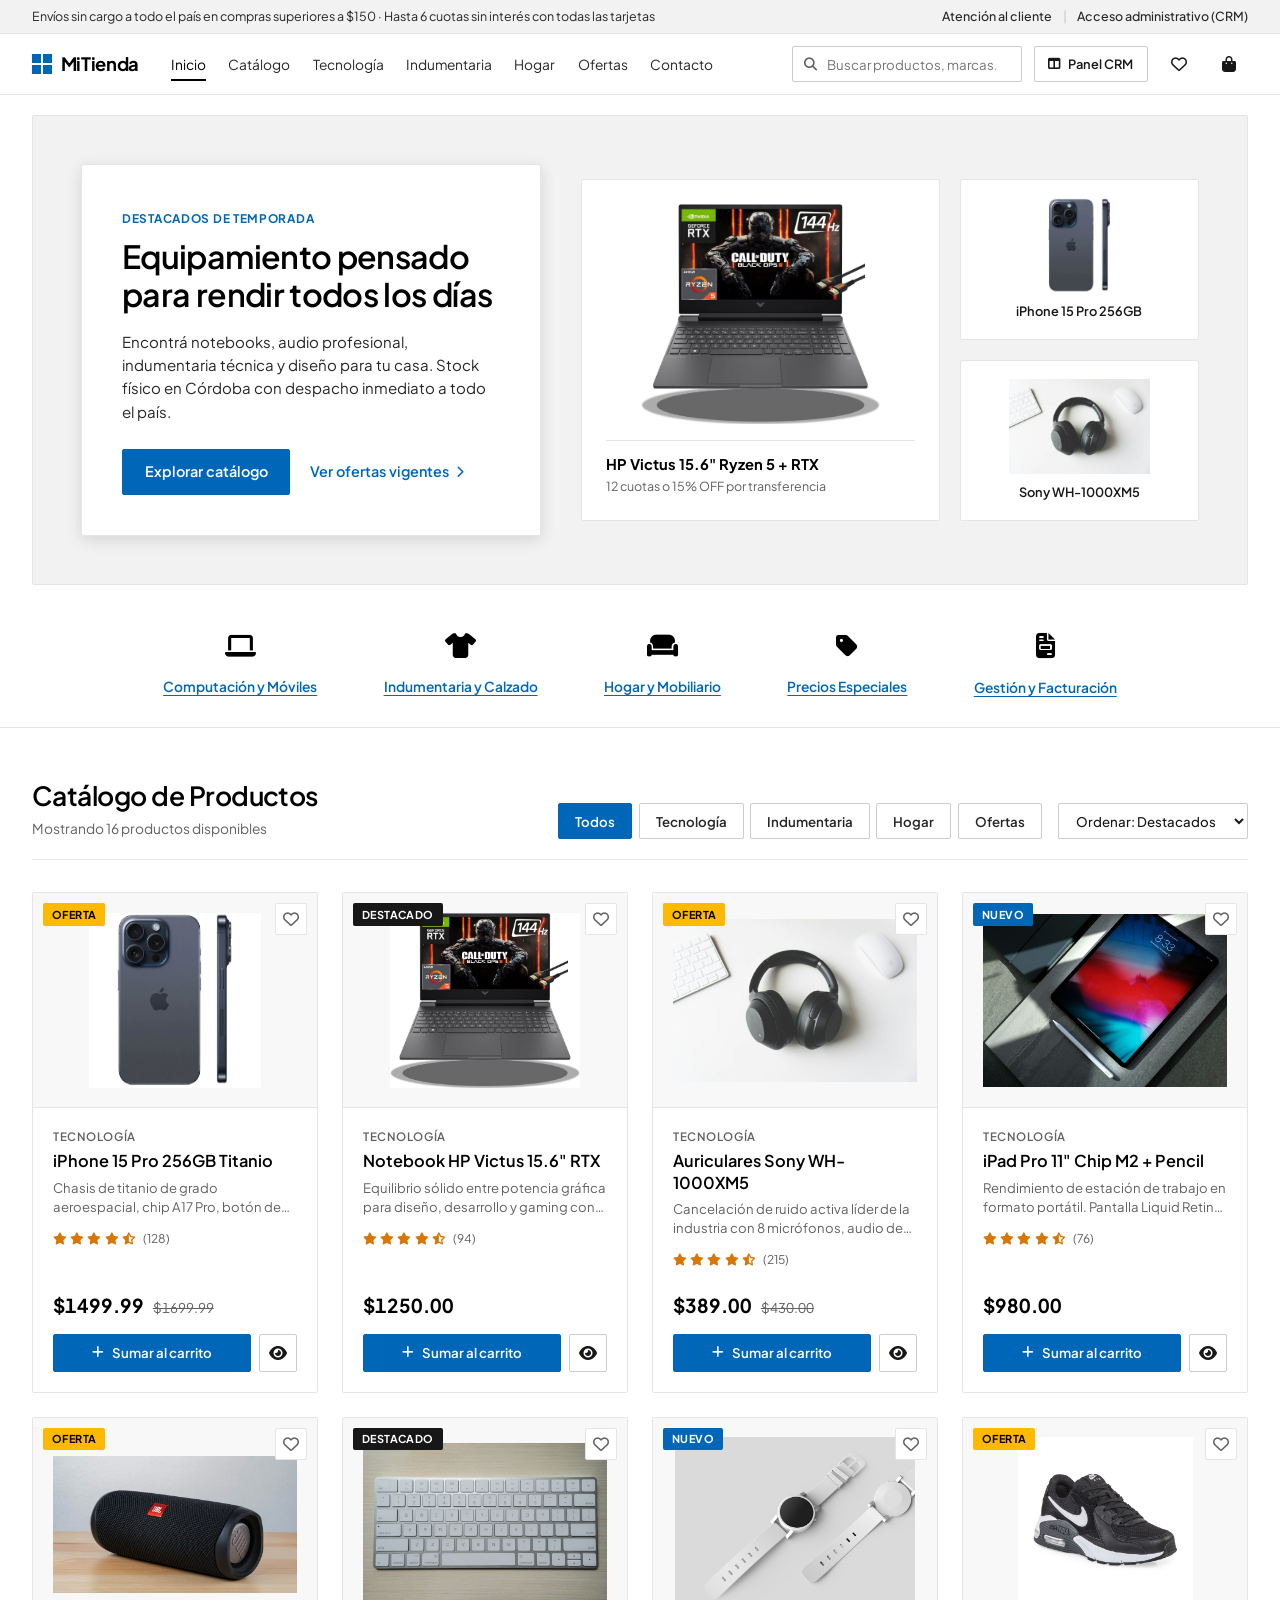
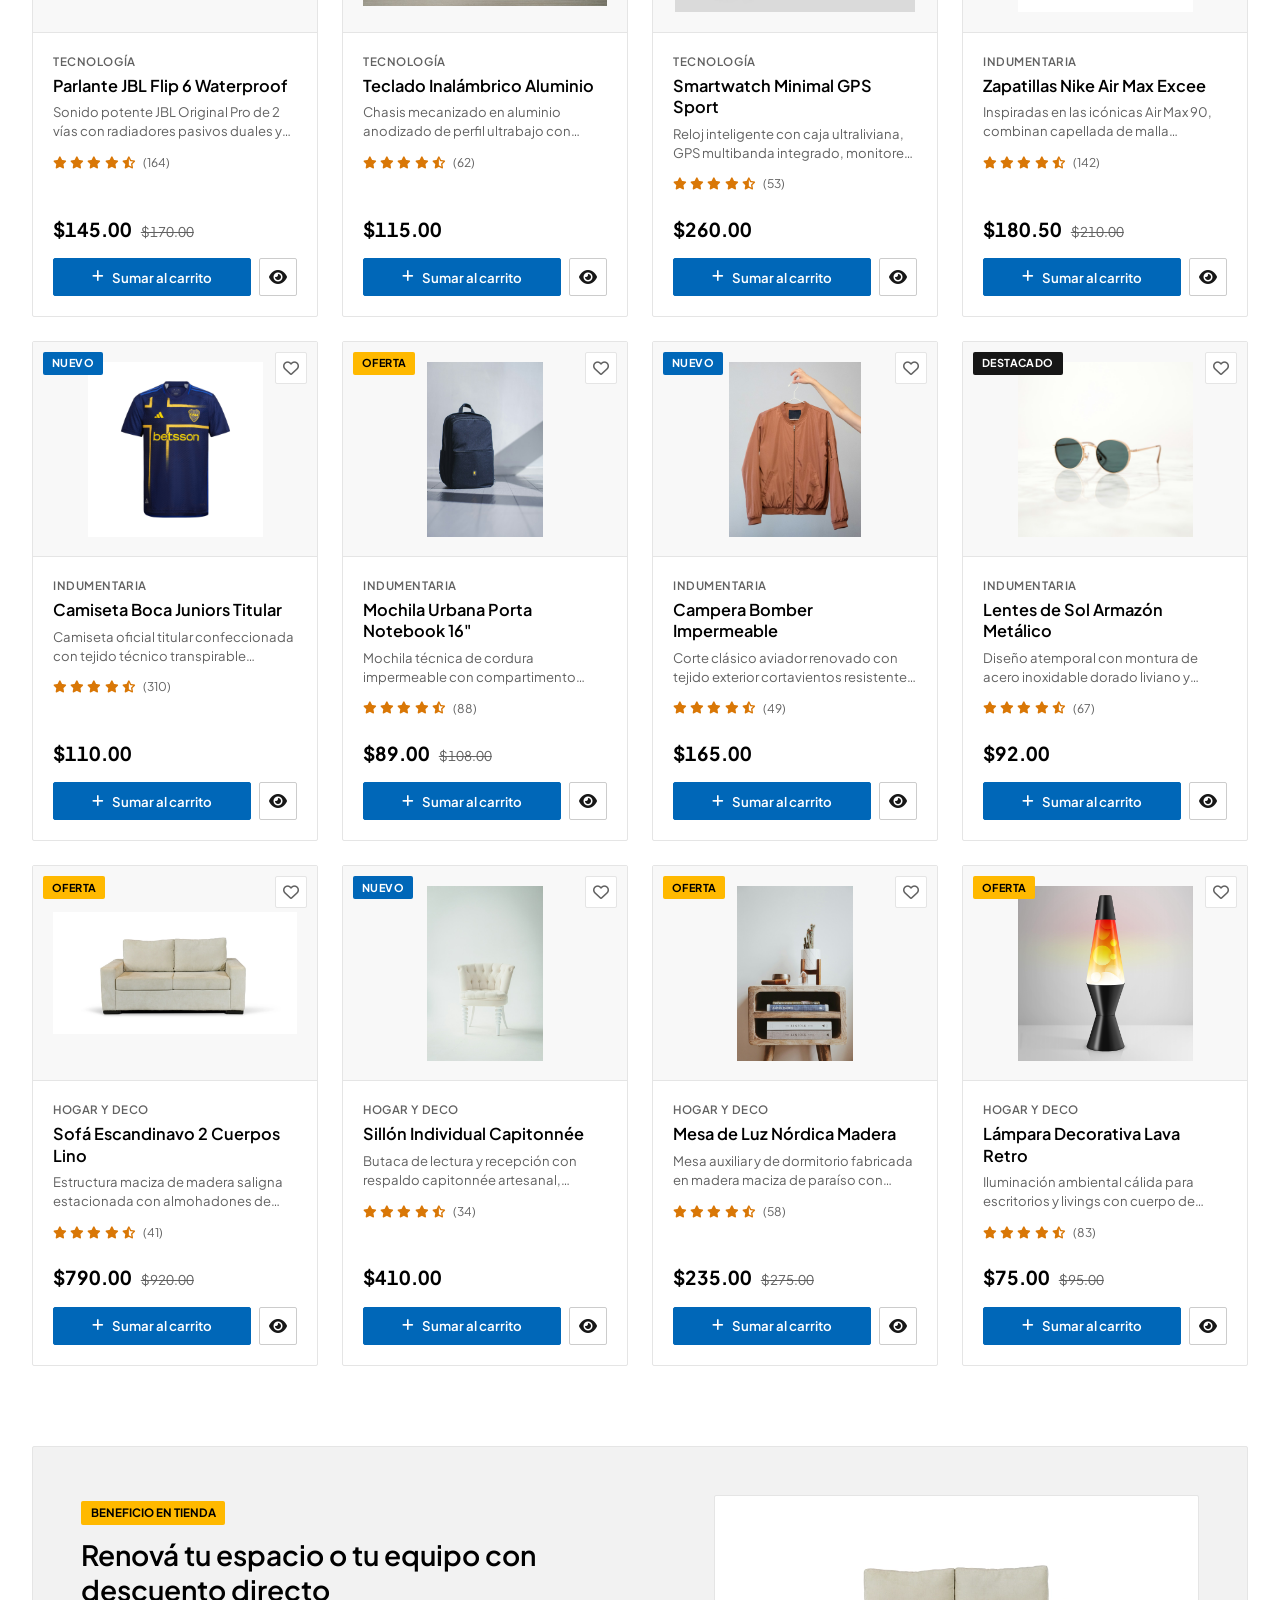
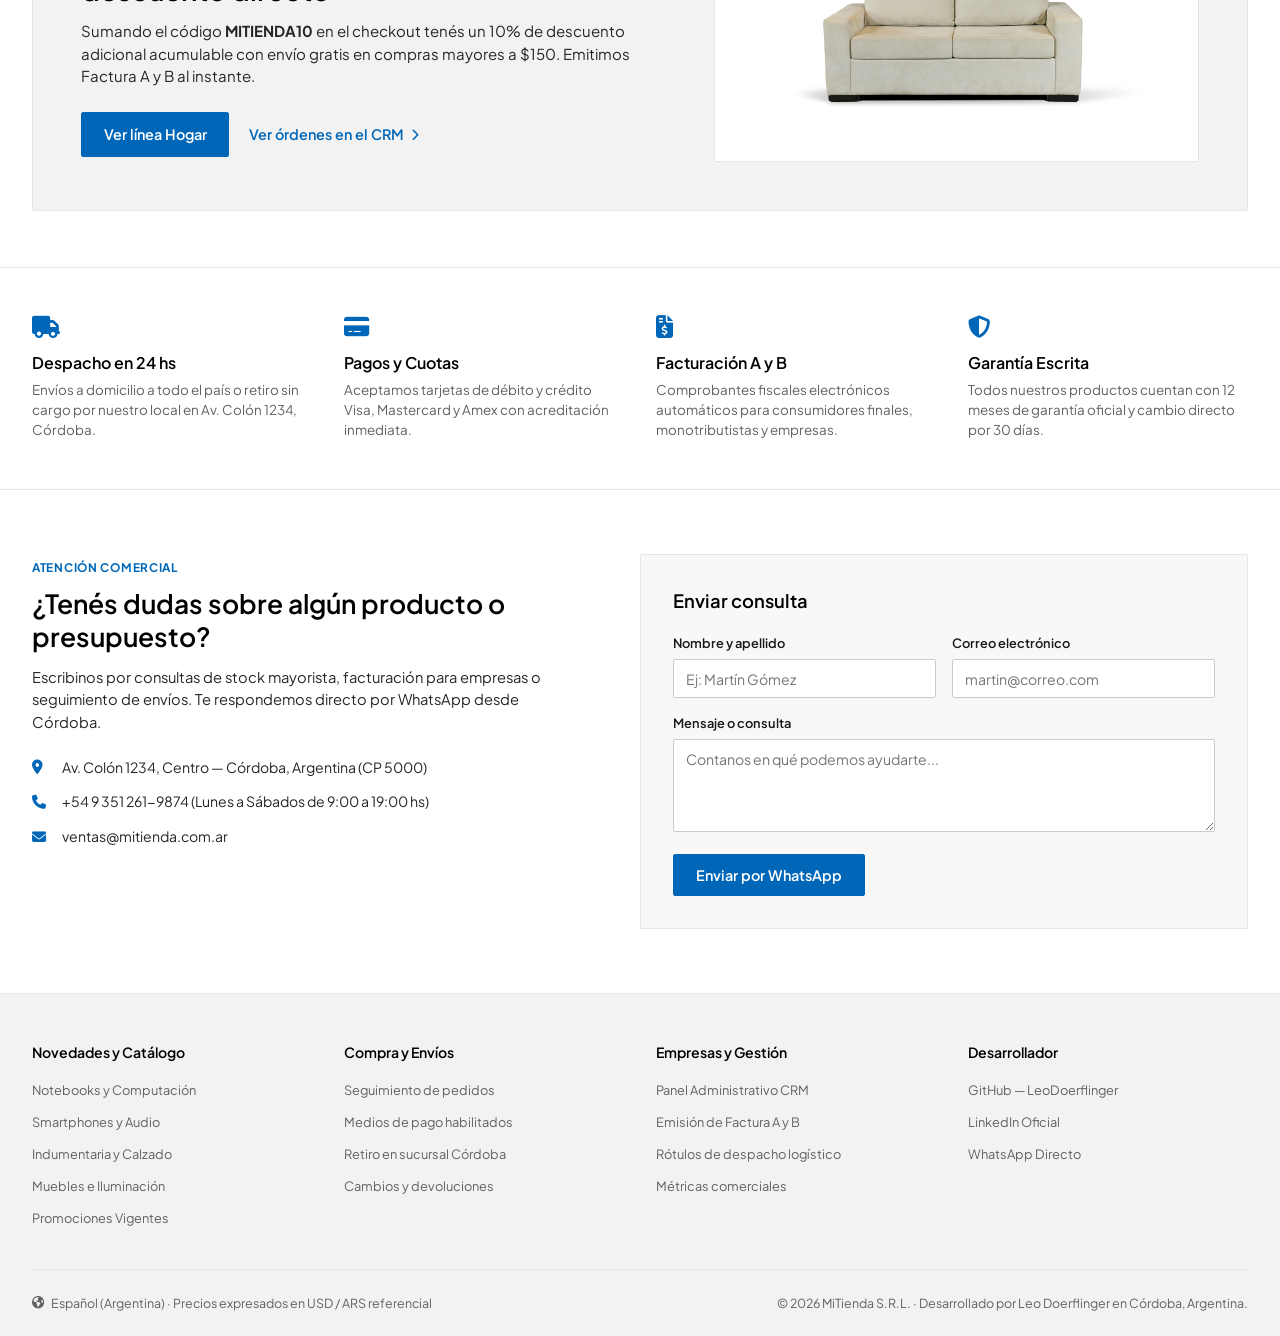
==== commit f0460d8e: "feat(mitienda): redesign storefront & CRM panel with clean retail and Apex Shadcn aesthetics, expand" ====
--- a/MiTienda/index.html
+++ b/MiTienda/index.html
@@ -3,575 +3,650 @@
 <head>
   <meta charset="UTF-8" />
   <meta name="viewport" content="width=device-width, initial-scale=1.0" />
-  <title>MiTienda — E-Commerce Moderno & Exclusivo</title>
-
-  <!-- SEO Meta Tags -->
-  <meta name="description" content="MiTienda — Descubrí lo mejor en tecnología, calzado, moda urbana y artículos para el hogar con envíos a todo el país y cuotas sin interés." />
-  <meta name="author" content="Leopoldo Doerflinger" />
-  <meta name="theme-color" content="#C25438" />
-
-  <!-- Google Fonts: Newsreader, JetBrains Mono, Plus Jakarta Sans -->
+  <title>MiTienda — Tecnología, Indumentaria y Hogar</title>
+  <meta name="description" content="Catálogo oficial MiTienda en Córdoba, Argentina. Computación, audio, indumentaria y artículos para el hogar con envío a todo el país y facturación A/B." />
+
+  <!-- Tipografía Limpia Humanista (Plus Jakarta Sans) -->
   <link rel="preconnect" href="https://fonts.googleapis.com" />
   <link rel="preconnect" href="https://fonts.gstatic.com" crossorigin />
-  <link href="https://fonts.googleapis.com/css2?family=JetBrains+Mono:wght@400;500;600;700&family=Newsreader:ital,opsz,wght@0,6..72,500;0,6..72,600;0,6..72,700;1,6..72,400&family=Plus+Jakarta+Sans:wght@300;400;500;600;700;800&display=swap" rel="stylesheet" />
-
-  <!-- Font Awesome Icons -->
-  <link rel="stylesheet" href="https://cdnjs.cloudflare.com/ajax/libs/font-awesome/6.4.0/css/all.min.css" integrity="sha512-iecdLmaskl7CVkqkXNQ/ZH/XLlvWZOJyj7Yy7tcenmpD1ypASozpmT/E0iPtmFIB46ZmdtAc9eNBvH0H/ZpiBw==" crossorigin="anonymous" referrerpolicy="no-referrer" />
-
-  <!-- Modern Stylesheet -->
+  <link href="https://fonts.googleapis.com/css2?family=Plus+Jakarta+Sans:wght@400;500;600;700&display=swap" rel="stylesheet" />
+
+  <!-- Iconografía FontAwesome 6 -->
+  <link rel="stylesheet" href="https://cdnjs.cloudflare.com/ajax/libs/font-awesome/6.5.0/css/all.min.css" />
+
   <link rel="stylesheet" href="style.css" />
 </head>
-<body data-theme="light">
-
-  <!-- ======================================================================
-       ANNOUNCEMENT BAR
-       ====================================================================== -->
-  <div class="announcement-bar">
-    <span class="announcement-badge">OFERTAS 2026</span>
-    <span>Envío Gratis a partir de $500 • Usá el cupón <strong>SOYDEV</strong> para un 20% OFF</span>
+<body>
+
+  <!-- BARRA SUPERIOR DE ANUNCIO -->
+  <div class="utility-bar">
+    <div class="utility-container">
+      <span>Envíos sin cargo a todo el país en compras superiores a $150 · Hasta 6 cuotas sin interés con todas las tarjetas</span>
+      <div class="utility-links">
+        <a href="#contacto">Atención al cliente</a>
+        <span class="utility-sep">|</span>
+        <a href="dashboard/index.html">Acceso administrativo (CRM)</a>
+      </div>
+    </div>
   </div>
 
-  <!-- ======================================================================
-       HEADER & NAVIGATION
-       ====================================================================== -->
-  <header>
-    <div class="container header-container">
-
-      <!-- Brand Logo -->
-      <a href="#" class="logo" aria-label="Ir al inicio de MiTienda">
-        <div class="logo-icon">
-          <i class="fas fa-bag-shopping"></i>
-        </div>
-        <h1>MiTienda<span>.</span></h1>
-      </a>
-
-      <!-- Desktop Nav -->
-      <nav class="desktop-nav" aria-label="Navegación principal">
-        <a href="#hero" class="active">Inicio</a>
-        <a href="#productos">Productos</a>
+  <!-- HEADER PRINCIPAL ESTILO CATÁLOGO RETAIL -->
+  <header class="site-header" id="main-header">
+    <div class="header-container">
+
+      <div class="header-left">
+        <a href="#inicio" class="brand-logo" aria-label="MiTienda Inicio">
+          <span class="brand-squares" aria-hidden="true">
+            <span></span><span></span><span></span><span></span>
+          </span>
+          <span class="brand-name">MiTienda</span>
+        </a>
+
+        <nav class="primary-nav" aria-label="Navegación principal">
+          <ul>
+            <li><a href="#inicio" class="nav-link active">Inicio</a></li>
+            <li><a href="#productos" class="nav-link" data-QuickCat="all">Catálogo</a></li>
+            <li><a href="#productos" class="nav-link" data-QuickCat="tecnologia">Tecnología</a></li>
+            <li><a href="#productos" class="nav-link" data-QuickCat="moda">Indumentaria</a></li>
+            <li><a href="#productos" class="nav-link" data-QuickCat="hogar">Hogar</a></li>
+            <li><a href="#productos" class="nav-link" data-QuickCat="ofertas">Ofertas</a></li>
+            <li><a href="#contacto" class="nav-link">Contacto</a></li>
+          </ul>
+        </nav>
+      </div>
+
+      <div class="header-right">
+        <div class="header-search">
+          <i class="fas fa-search" aria-hidden="true"></i>
+          <input type="search" id="search-input" placeholder="Buscar productos, marcas..." aria-label="Buscar productos" />
+        </div>
+
+        <a href="dashboard/index.html" class="header-crm-btn" title="Abrir Panel de Gestión CRM">
+          <i class="fas fa-table-columns"></i>
+          <span>Panel CRM</span>
+        </a>
+
+        <button class="header-icon-btn" id="icono-favoritos" aria-label="Ver favoritos" title="Favoritos">
+          <i class="far fa-heart"></i>
+          <span class="badge-counter" id="favoritos-contador">0</span>
+        </button>
+
+        <button class="header-icon-btn" id="icono-carrito" aria-label="Abrir carrito de compras" title="Carrito">
+          <i class="fas fa-shopping-bag"></i>
+          <span class="badge-counter" id="carrito-contador">0</span>
+        </button>
+
+        <button class="hamburger-btn" id="hamburger-btn" aria-label="Abrir menú de navegación">
+          <i class="fas fa-bars"></i>
+        </button>
+      </div>
+
+    </div>
+  </header>
+
+  <!-- MENÚ MÓVIL -->
+  <div class="mobile-menu" id="mobile-menu" aria-hidden="true">
+    <div class="mobile-menu-panel">
+      <div class="mobile-menu-top">
+        <span class="brand-name">MiTienda</span>
+        <button class="cerrar-menu-movil" id="cerrar-menu-movil" aria-label="Cerrar menú">
+          <i class="fas fa-xmark"></i>
+        </button>
+      </div>
+      <nav class="mobile-nav-links">
+        <a href="#inicio">Inicio</a>
+        <a href="#productos" data-QuickCat="all">Catálogo Completo</a>
+        <a href="#productos" data-QuickCat="tecnologia">Tecnología</a>
+        <a href="#productos" data-QuickCat="moda">Indumentaria</a>
+        <a href="#productos" data-QuickCat="hogar">Hogar y Deco</a>
+        <a href="#productos" data-QuickCat="ofertas">Ofertas de la semana</a>
         <a href="#contacto">Contacto</a>
-        <a href="dashboard/index.html" class="nav-admin-link" title="Panel de Gestión de Órdenes y CRM en Tiempo Real">
-          <i class="fas fa-chart-line"></i> Dashboard CRM
+        <a href="dashboard/index.html" class="mobile-crm-link">
+          <i class="fas fa-table-columns"></i> Ir al Panel CRM
         </a>
       </nav>
-
-      <!-- Nav Icons Group -->
-      <div class="nav-icons">
-        <!-- Theme Toggle -->
-        <button id="theme-toggle" class="icon-btn theme-toggle" aria-label="Cambiar tema de color" title="Alternar tema claro/oscuro">
-          <i class="fas fa-sun"></i>
-          <i class="fas fa-moon"></i>
+    </div>
+  </div>
+
+  <!-- HERO SHOWCASE (REFERENCIA RETAIL CON TARJETA BLANCA SUPERPUESTA) -->
+  <section id="inicio" class="hero-showcase-section">
+    <div class="hero-showcase-container">
+      <div class="hero-banner-box">
+        
+        <!-- Tarjeta Blanca Superpuesta a la Izquierda -->
+        <div class="hero-overlay-card">
+          <span class="hero-tag">DESTACADOS DE TEMPORADA</span>
+          <h1>Equipamiento pensado para rendir todos los días</h1>
+          <p>
+            Encontrá notebooks, audio profesional, indumentaria técnica y diseño para tu casa. Stock físico en Córdoba con despacho inmediato a todo el país.
+          </p>
+          <div class="hero-card-actions">
+            <a href="#productos" class="btn-primary-blue">Explorar catálogo</a>
+            <a href="#productos" class="btn-link-chevron" data-QuickCat="ofertas">
+              <span>Ver ofertas vigentes</span>
+              <i class="fas fa-chevron-right"></i>
+            </a>
+          </div>
+        </div>
+
+        <!-- Composición de Producto Limpia a la Derecha -->
+        <div class="hero-visual-stage">
+          <div class="hero-product-composition">
+            <div class="hero-main-img-card">
+              <img src="./assets/laptop.jpg" alt="Notebook HP Victus 15.6 RTX" />
+              <div class="hero-img-caption">
+                <strong>HP Victus 15.6" Ryzen 5 + RTX</strong>
+                <span>12 cuotas o 15% OFF por transferencia</span>
+              </div>
+            </div>
+            <div class="hero-side-img-stack">
+              <div class="hero-mini-card">
+                <img src="./assets/phone.jpg" alt="iPhone 15 Pro" />
+                <span>iPhone 15 Pro 256GB</span>
+              </div>
+              <div class="hero-mini-card">
+                <img src="./assets/headphones.jpg" alt="Auriculares Sony WH-1000XM5" />
+                <span>Sony WH-1000XM5</span>
+              </div>
+            </div>
+          </div>
+        </div>
+
+      </div>
+    </div>
+  </section>
+
+  <!-- TIRA DE ACCESOS RÁPIDOS POR CATEGORÍA (ICON ROW REFERENCIA) -->
+  <section class="quick-categories-strip" aria-label="Accesos rápidos por categoría">
+    <div class="quick-categories-container">
+      <button type="button" class="quick-cat-item" data-QuickCat="tecnologia">
+        <div class="quick-cat-icon"><i class="fas fa-laptop"></i></div>
+        <span>Computación y Móviles</span>
+      </button>
+      <button type="button" class="quick-cat-item" data-QuickCat="moda">
+        <div class="quick-cat-icon"><i class="fas fa-shirt"></i></div>
+        <span>Indumentaria y Calzado</span>
+      </button>
+      <button type="button" class="quick-cat-item" data-QuickCat="hogar">
+        <div class="quick-cat-icon"><i class="fas fa-couch"></i></div>
+        <span>Hogar y Mobiliario</span>
+      </button>
+      <button type="button" class="quick-cat-item" data-QuickCat="ofertas">
+        <div class="quick-cat-icon"><i class="fas fa-tag"></i></div>
+        <span>Precios Especiales</span>
+      </button>
+      <a href="dashboard/index.html" class="quick-cat-item">
+        <div class="quick-cat-icon"><i class="fas fa-file-invoice"></i></div>
+        <span>Gestión y Facturación</span>
+      </a>
+    </div>
+  </section>
+
+  <!-- SECCIÓN PRINCIPAL DE CATÁLOGO (GRILLA DE 4 COLUMNAS) -->
+  <section id="productos" class="catalog-section">
+    <div class="catalog-container">
+
+      <div class="catalog-header">
+        <div class="catalog-title-block">
+          <h2>Catálogo de Productos</h2>
+          <p id="total-products-count">Mostrando 16 productos disponibles</p>
+        </div>
+
+        <div class="catalog-controls">
+          <div class="category-tabs" role="tablist" aria-label="Filtrar por categoría">
+            <button class="cat-tab active" data-category="all">Todos</button>
+            <button class="cat-tab" data-category="tecnologia">Tecnología</button>
+            <button class="cat-tab" data-category="moda">Indumentaria</button>
+            <button class="cat-tab" data-category="hogar">Hogar</button>
+            <button class="cat-tab" data-category="ofertas">Ofertas</button>
+          </div>
+
+          <div class="sort-box">
+            <label for="sort-select" class="sr-only">Ordenar por</label>
+            <select id="sort-select" class="sort-select" aria-label="Ordenar productos">
+              <option value="featured">Ordenar: Destacados</option>
+              <option value="price-asc">Precio: Menor a Mayor</option>
+              <option value="price-desc">Precio: Mayor a Menor</option>
+              <option value="rating">Mejor Valorados</option>
+              <option value="name">Nombre (A - Z)</option>
+            </select>
+          </div>
+        </div>
+      </div>
+
+      <!-- Grilla de 4 Columnas -->
+      <div class="productos-grid" id="productos-container">
+        <!-- Se inyectan los 16 productos desde app.js -->
+      </div>
+
+    </div>
+  </section>
+
+  <!-- BANNER EDITORIAL INTERMEDIO (ESTILO SHOWCASE HORIZONTAL) -->
+  <section class="mid-showcase-section">
+    <div class="mid-showcase-container">
+      <div class="mid-showcase-box">
+        <div class="mid-showcase-content">
+          <span class="mid-tag">BENEFICIO EN TIENDA</span>
+          <h2>Renová tu espacio o tu equipo con descuento directo</h2>
+          <p>
+            Sumando el código <strong>MITIENDA10</strong> en el checkout tenés un 10% de descuento adicional acumulable con envío gratis en compras mayores a $150. Emitimos Factura A y B al instante.
+          </p>
+          <div class="mid-showcase-actions">
+            <a href="#productos" class="btn-primary-blue" data-QuickCat="hogar">Ver línea Hogar</a>
+            <a href="dashboard/index.html" class="btn-link-chevron">
+              <span>Ver órdenes en el CRM</span>
+              <i class="fas fa-chevron-right"></i>
+            </a>
+          </div>
+        </div>
+        <div class="mid-showcase-image">
+          <img src="./assets/sofa.jpg" alt="Sofá Escandinavo Minimalista" />
+        </div>
+      </div>
+    </div>
+  </section>
+
+  <!-- PILARES DE SERVICIO (4 COLUMNAS PLANAS) -->
+  <section class="service-pillars-section">
+    <div class="service-pillars-container">
+      <div class="service-pillar">
+        <i class="fas fa-truck"></i>
+        <h3>Despacho en 24 hs</h3>
+        <p>Envíos a domicilio a todo el país o retiro sin cargo por nuestro local en Av. Colón 1234, Córdoba.</p>
+      </div>
+      <div class="service-pillar">
+        <i class="fas fa-credit-card"></i>
+        <h3>Pagos y Cuotas</h3>
+        <p>Aceptamos tarjetas de débito y crédito Visa, Mastercard y Amex con acreditación inmediata.</p>
+      </div>
+      <div class="service-pillar">
+        <i class="fas fa-file-invoice-dollar"></i>
+        <h3>Facturación A y B</h3>
+        <p>Comprobantes fiscales electrónicos automáticos para consumidores finales, monotributistas y empresas.</p>
+      </div>
+      <div class="service-pillar">
+        <i class="fas fa-shield-halved"></i>
+        <h3>Garantía Escrita</h3>
+        <p>Todos nuestros productos cuentan con 12 meses de garantía oficial y cambio directo por 30 días.</p>
+      </div>
+    </div>
+  </section>
+
+  <!-- SECCIÓN DE CONTACTO -->
+  <section id="contacto" class="contact-section">
+    <div class="contact-container">
+      <div class="contact-grid">
+        <div class="contact-info-col">
+          <span class="hero-tag">ATENCIÓN COMERCIAL</span>
+          <h2>¿Tenés dudas sobre algún producto o presupuesto?</h2>
+          <p>
+            Escribinos por consultas de stock mayorista, facturación para empresas o seguimiento de envíos. Te respondemos directo por WhatsApp desde Córdoba.
+          </p>
+          <ul class="contact-details-list">
+            <li>
+              <i class="fas fa-location-dot"></i>
+              <span>Av. Colón 1234, Centro — Córdoba, Argentina (CP 5000)</span>
+            </li>
+            <li>
+              <i class="fas fa-phone"></i>
+              <span>+54 9 351 261-9874 (Lunes a Sábados de 9:00 a 19:00 hs)</span>
+            </li>
+            <li>
+              <i class="fas fa-envelope"></i>
+              <span>ventas@mitienda.com.ar</span>
+            </li>
+          </ul>
+        </div>
+
+        <form id="form-contacto" class="contact-form-box">
+          <h3>Enviar consulta</h3>
+          <div class="form-row-2">
+            <div class="form-group">
+              <label for="contacto-nombre">Nombre y apellido</label>
+              <input type="text" id="contacto-nombre" placeholder="Ej: Martín Gómez" required />
+            </div>
+            <div class="form-group">
+              <label for="contacto-email">Correo electrónico</label>
+              <input type="email" id="contacto-email" placeholder="martin@correo.com" required />
+            </div>
+          </div>
+          <div class="form-group">
+            <label for="contacto-mensaje">Mensaje o consulta</label>
+            <textarea id="contacto-mensaje" rows="4" placeholder="Contanos en qué podemos ayudarte..." required></textarea>
+          </div>
+          <button type="submit" class="btn-primary-blue">
+            <span>Enviar por WhatsApp</span>
+          </button>
+        </form>
+      </div>
+    </div>
+  </section>
+
+  <!-- FOOTER MULTI-COLUMNA (ESTILO CATÁLOGO CORPORATIVO #F2F2F2) -->
+  <footer class="site-footer">
+    <div class="footer-container">
+      <div class="footer-columns">
+        <div class="footer-col">
+          <h4>Novedades y Catálogo</h4>
+          <ul>
+            <li><a href="#productos" data-QuickCat="tecnologia">Notebooks y Computación</a></li>
+            <li><a href="#productos" data-QuickCat="tecnologia">Smartphones y Audio</a></li>
+            <li><a href="#productos" data-QuickCat="moda">Indumentaria y Calzado</a></li>
+            <li><a href="#productos" data-QuickCat="hogar">Muebles e Iluminación</a></li>
+            <li><a href="#productos" data-QuickCat="ofertas">Promociones Vigentes</a></li>
+          </ul>
+        </div>
+        <div class="footer-col">
+          <h4>Compra y Envíos</h4>
+          <ul>
+            <li><a href="#productos">Seguimiento de pedidos</a></li>
+            <li><a href="#productos">Medios de pago habilitados</a></li>
+            <li><a href="#productos">Retiro en sucursal Córdoba</a></li>
+            <li><a href="#productos">Cambios y devoluciones</a></li>
+          </ul>
+        </div>
+        <div class="footer-col">
+          <h4>Empresas y Gestión</h4>
+          <ul>
+            <li><a href="dashboard/index.html">Panel Administrativo CRM</a></li>
+            <li><a href="dashboard/index.html">Emisión de Factura A y B</a></li>
+            <li><a href="dashboard/index.html">Rótulos de despacho logístico</a></li>
+            <li><a href="dashboard/index.html">Métricas comerciales</a></li>
+          </ul>
+        </div>
+        <div class="footer-col">
+          <h4>Desarrollador</h4>
+          <ul>
+            <li><a href="https://github.com/LeoDoerflinger" target="_blank" rel="noopener">GitHub — LeoDoerflinger</a></li>
+            <li><a href="https://linkedin.com/in/leopoldo-doerflinger" target="_blank" rel="noopener">LinkedIn Oficial</a></li>
+            <li><a href="https://wa.me/5493512619874" target="_blank" rel="noopener">WhatsApp Directo</a></li>
+          </ul>
+        </div>
+      </div>
+
+      <div class="footer-bottom">
+        <div class="footer-locale">
+          <i class="fas fa-earth-americas"></i>
+          <span>Español (Argentina) · Precios expresados en USD / ARS referencial</span>
+        </div>
+        <div class="footer-legal">
+          <span>© 2026 MiTienda S.R.L. · Desarrollado por Leo Doerflinger en Córdoba, Argentina.</span>
+        </div>
+      </div>
+    </div>
+  </footer>
+
+  <!-- DRAWER LATERAL DEL CARRITO -->
+  <div class="cart-backdrop" id="cart-backdrop"></div>
+  <aside id="carrito-sidebar" class="carrito-sidebar" aria-label="Carrito de compras"></aside>
+
+  <!-- MODAL 1: FICHA TÉCNICA DE PRODUCTO -->
+  <div id="modal-producto" class="modal" role="dialog" aria-modal="true" aria-labelledby="modal-producto-nombre">
+    <div class="modal-content modal-product-box">
+      <button class="cerrar-modal" aria-label="Cerrar ventana"><i class="fas fa-xmark"></i></button>
+      <div class="modal-product-grid">
+        <div class="modal-product-image">
+          <img id="modal-producto-img" src="./assets/phone.jpg" alt="Vista previa de producto" />
+        </div>
+        <div class="modal-product-info">
+          <span id="modal-producto-cat" class="hero-tag">CATEGORÍA</span>
+          <h2 id="modal-producto-nombre">Nombre del Producto</h2>
+          <p id="modal-producto-descripcion" class="modal-desc"></p>
+
+          <div class="modal-specs-block">
+            <h4>Especificaciones principales</h4>
+            <ul id="modal-producto-specs" class="specs-list"></ul>
+          </div>
+
+          <div class="modal-price-box">
+            <span id="modal-producto-precio" class="precio-grande">$0.00</span>
+            <span class="iva-note">IVA incluido · Stock disponible</span>
+          </div>
+
+          <button id="modal-agregar-carrito" class="btn-primary-blue btn-full">
+            <i class="fas fa-shopping-bag"></i>
+            <span>Sumar al carrito</span>
+          </button>
+        </div>
+      </div>
+    </div>
+  </div>
+
+  <!-- MODAL 2: CHECKOUT Y DATOS DE FACTURACIÓN / ENVÍO -->
+  <div id="modal-checkout" class="modal" role="dialog" aria-modal="true" aria-labelledby="checkout-title">
+    <div class="modal-content modal-checkout-box">
+      <button class="cerrar-modal" aria-label="Cerrar checkout"><i class="fas fa-xmark"></i></button>
+      <div class="modal-header-clean">
+        <span class="hero-tag">PASO 1 DE 2</span>
+        <h2 id="checkout-title">Datos de entrega y facturación</h2>
+      </div>
+
+      <div class="checkout-layout">
+        <!-- Columna Izquierda: Formulario -->
+        <div class="checkout-form-col">
+          <div id="user-login-view" class="saved-user-banner hidden">
+            <i class="fas fa-user-check"></i>
+            <span>Datos autocompletados para <strong id="logged-in-user-name"></strong></span>
+          </div>
+
+          <div id="user-details-form">
+            <div class="form-row-2">
+              <div class="form-group">
+                <label for="checkout-nombre">Nombre y Apellido *</label>
+                <input type="text" id="checkout-nombre" placeholder="Ej: Valentina Rossi" required />
+              </div>
+              <div class="form-group">
+                <label for="checkout-email">Correo electrónico *</label>
+                <input type="email" id="checkout-email" placeholder="valentina@gmail.com" required />
+              </div>
+            </div>
+
+            <div class="form-group">
+              <label for="checkout-telefono-num">Teléfono móvil (WhatsApp) *</label>
+              <div class="phone-input-group">
+                <select id="checkout-codigo-pais" aria-label="Código de país">
+                  <option value="+54" selected>AR +54</option>
+                  <option value="+598">UY +598</option>
+                  <option value="+56">CL +56</option>
+                  <option value="+55">BR +55</option>
+                  <option value="+1">US +1</option>
+                </select>
+                <input type="tel" id="checkout-telefono-num" placeholder="3512619874 (sin 0 ni 15)" required />
+              </div>
+            </div>
+
+            <div class="form-row-2">
+              <div class="form-group">
+                <label for="checkout-condicion-iva">Condición frente al IVA</label>
+                <select id="checkout-condicion-iva">
+                  <option value="Consumidor Final" selected>Consumidor Final (Factura B)</option>
+                  <option value="Monotributo">Monotributo (Factura B)</option>
+                  <option value="Responsable Inscripto">Responsable Inscripto (Factura A)</option>
+                  <option value="Exento">IVA Exento (Factura B)</option>
+                </select>
+              </div>
+              <div class="form-group">
+                <label for="checkout-doc-numero">DNI o CUIT *</label>
+                <input type="text" id="checkout-doc-numero" placeholder="Ej: 38920145 o 30-71829401-4" required />
+              </div>
+            </div>
+
+            <div class="form-group" id="checkout-razon-social-container" style="display: none;">
+              <label for="checkout-razon-social">Razón Social / Empresa (Obligatorio para Factura A) *</label>
+              <input type="text" id="checkout-razon-social" placeholder="Ej: Soluciones Industriales S.R.L." />
+            </div>
+
+            <div class="delivery-selector">
+              <label class="section-sub-label">Modalidad de entrega</label>
+              <div class="delivery-options-row">
+                <label class="radio-card">
+                  <input type="radio" name="delivery" value="shipping" checked />
+                  <div>
+                    <strong>Envío a domicilio ($10.00)</strong>
+                    <span>Correo prioritario a todo el país</span>
+                  </div>
+                </label>
+                <label class="radio-card">
+                  <input type="radio" name="delivery" value="pickup" />
+                  <div>
+                    <strong>Retiro en sucursal (Gratis)</strong>
+                    <span>Av. Colón 1234, Córdoba</span>
+                  </div>
+                </label>
+              </div>
+            </div>
+
+            <div class="form-group" id="delivery-address-container">
+              <label for="checkout-direccion">Dirección completa de entrega</label>
+              <input type="text" id="checkout-direccion" placeholder="Calle, número, piso/depto, localidad y código postal" />
+            </div>
+
+            <label class="checkbox-save-line">
+              <input type="checkbox" id="save-user-data" checked />
+              <span>Recordar mis datos en este navegador para futuras compras</span>
+            </label>
+          </div>
+        </div>
+
+        <!-- Columna Derecha: Resumen y Cupón -->
+        <div class="checkout-summary-col">
+          <div class="summary-card">
+            <h3>Resumen de compra</h3>
+            <div id="resumen-items" class="summary-items-list"></div>
+
+            <div class="coupon-box">
+              <label for="cupon-input">Código de descuento</label>
+              <div class="coupon-row">
+                <input type="text" id="cupon-input" placeholder="MITIENDA10 o PROMO20" />
+                <button type="button" id="aplicar-cupon-btn" class="btn-outline-dark">Aplicar</button>
+              </div>
+              <small id="cupon-mensaje"></small>
+            </div>
+
+            <div class="summary-totals">
+              <div class="summary-line">
+                <span>Subtotal</span>
+                <span id="resumen-subtotal">$0.00</span>
+              </div>
+              <div class="summary-line hidden" id="resumen-descuento-linea">
+                <span>Descuento aplicado</span>
+                <span id="resumen-descuento" class="discount-val">-$0.00</span>
+              </div>
+              <div class="summary-line">
+                <span>Costo de envío</span>
+                <span id="resumen-envio">$10.00</span>
+              </div>
+              <div class="summary-line total">
+                <span>Total a abonar</span>
+                <span id="resumen-total">$0.00</span>
+              </div>
+            </div>
+
+            <button type="button" id="continuar-pago-btn" class="btn-primary-blue btn-full">
+              <span>Continuar al pago</span>
+              <i class="fas fa-arrow-right"></i>
+            </button>
+          </div>
+        </div>
+      </div>
+    </div>
+  </div>
+
+  <!-- MODAL 3: PAGO CON TARJETA Y CONFIRMACIÓN DE ORDEN -->
+  <div id="modal-pago" class="modal" role="dialog" aria-modal="true" aria-labelledby="pago-title">
+    <div class="modal-content modal-payment-box">
+      <button class="cerrar-modal" aria-label="Cerrar ventana de pago"><i class="fas fa-xmark"></i></button>
+
+      <!-- Formulario de Tarjeta -->
+      <form id="form-pago">
+        <div class="modal-header-clean">
+          <span class="hero-tag">PASO 2 DE 2</span>
+          <h2 id="pago-title">Pago con tarjeta de crédito o débito</h2>
+        </div>
+
+        <!-- Tarjeta Sobria Corporativa (Sin gradientes neón) -->
+        <div class="credit-card-preview">
+          <div class="card-top-row">
+            <span class="card-chip"></span>
+            <span class="card-brand-label">VISA / MASTERCARD</span>
+          </div>
+          <div class="card-number-display" id="card-display-number">•••• •••• •••• ••••</div>
+          <div class="card-bottom-row">
+            <div>
+              <small>TITULAR</small>
+              <div id="card-display-name">TITULAR DE LA TARJETA</div>
+            </div>
+            <div>
+              <small>VENCIMIENTO</small>
+              <div id="card-display-exp">MM/AA</div>
+            </div>
+          </div>
+        </div>
+
+        <div class="form-group">
+          <label for="numero-tarjeta">Número de tarjeta</label>
+          <input type="text" id="numero-tarjeta" placeholder="4509 1234 5678 9010" maxlength="19" required />
+        </div>
+
+        <div class="form-group">
+          <label for="nombre-tarjeta">Nombre y apellido como figura en la tarjeta</label>
+          <input type="text" id="nombre-tarjeta" placeholder="VALENTINA ROSSI" required />
+        </div>
+
+        <div class="form-row-2">
+          <div class="form-group">
+            <label for="fecha-exp">Vencimiento (MM/AA)</label>
+            <input type="text" id="fecha-exp" placeholder="08/28" maxlength="5" required />
+          </div>
+          <div class="form-group">
+            <label for="cvv">Código de seguridad (CVV)</label>
+            <input type="password" id="cvv" placeholder="123" maxlength="4" required />
+          </div>
+        </div>
+
+        <div id="pago-spinner" class="payment-processing" style="display: none;">
+          <i class="fas fa-circle-notch fa-spin"></i>
+          <span>Procesando transacción y generando orden en el CRM...</span>
+        </div>
+
+        <button type="submit" id="btn-pagar-submit" class="btn-primary-blue btn-full">
+          <i class="fas fa-lock"></i>
+          <span>Confirmar y abonar compra</span>
         </button>
-
-        <!-- Wishlist Button -->
-        <button id="icono-favoritos-btn" class="icon-btn" aria-label="Ver productos favoritos" title="Tus Favoritos">
-          <i class="far fa-heart"></i>
-          <span id="favoritos-contador" class="badge-count">0</span>
-        </button>
-
-        <!-- Shopping Cart Button -->
-        <button id="icono-carrito-btn" class="icon-btn" aria-label="Abrir carrito de compras" title="Tu Carrito">
-          <i class="fas fa-shopping-cart"></i>
-          <span id="carrito-contador" class="badge-count">0</span>
-        </button>
-
-        <!-- Mobile Menu Toggle -->
-        <button class="icon-btn hamburger" aria-label="Abrir menú para móviles">
-          <i class="fas fa-bars"></i>
-        </button>
-      </div>
-
-    </div>
-  </header>
-
-  <!-- Mobile Drawer Menu (Fuera del header para ocupar viewport completo sin superposición) -->
-  <div class="mobile-menu" id="mobile-menu" role="dialog" aria-modal="true" aria-label="Menú de navegación móvil">
-    <div class="mobile-menu-inner">
-      <div class="mobile-menu-header">
-        <a href="#" class="logo">
-          <div class="logo-icon"><i class="fas fa-bag-shopping"></i></div>
-          <h1>MiTienda<span>.</span></h1>
-        </a>
-        <button class="cerrar-menu-movil" aria-label="Cerrar menú">
-          <i class="fas fa-xmark"></i>
-        </button>
-      </div>
-
-      <nav class="mobile-menu-links">
-        <a href="#hero" class="mobile-nav-link">
-          <i class="fas fa-house"></i>
-          <span>Inicio</span>
-        </a>
-        <a href="#productos" class="mobile-nav-link">
-          <i class="fas fa-boxes-stacked"></i>
-          <span>Productos</span>
-        </a>
-        <a href="#contacto" class="mobile-nav-link">
-          <i class="fas fa-envelope"></i>
-          <span>Contacto</span>
-        </a>
-        <a href="dashboard/index.html" class="mobile-nav-link admin-pill">
-          <i class="fas fa-chart-line"></i>
-          <span>Dashboard CRM</span>
-          <span style="font-size:0.65rem; background:var(--color-primary); color:#fff; padding:0.15rem 0.45rem; border-radius:99px; margin-left:auto;">ADMIN</span>
-        </a>
-      </nav>
-
-      <div class="mobile-menu-footer">
-        <div style="font-size:0.8rem; color:var(--text-muted); text-align:center; margin-bottom:0.5rem;">
-          <i class="fas fa-shield-halved" style="color:var(--color-success); margin-right:4px;"></i> Compras 100% Protegidas
-        </div>
-        <a href="https://wa.me/5493512619874" target="_blank" rel="noopener noreferrer" class="cta-button" style="background:#25d366; width:100%; justify-content:center;">
-          <i class="fab fa-whatsapp"></i>
-          <span>Consultar por WhatsApp</span>
-        </a>
-      </div>
+      </form>
+
+      <!-- Vista de Orden Confirmada -->
+      <div id="pago-success-view" class="order-success-box" style="display: none;">
+        <div class="success-icon-circle">
+          <i class="fas fa-check"></i>
+        </div>
+        <h2>¡Tu compra fue registrada con éxito!</h2>
+        <p>Ya ingresamos tu pedido en nuestro sistema de despacho y facturación.</p>
+        
+        <div class="order-code-box">
+          <span>CÓDIGO DE SEGUIMIENTO</span>
+          <strong id="order-id-display">MT-000000</strong>
+        </div>
+
+        <div class="success-actions">
+          <a href="#" id="btn-notificar-wa" target="_blank" rel="noopener" class="btn-primary-blue btn-full">
+            <i class="fab fa-whatsapp"></i>
+            <span>Enviar comprobante por WhatsApp</span>
+          </a>
+          <a href="dashboard/index.html" class="btn-outline-dark btn-full">
+            <i class="fas fa-table-columns"></i>
+            <span>Ver mi orden e imprimir factura en el CRM</span>
+          </a>
+        </div>
+      </div>
+
     </div>
   </div>
 
-  <main>
-    <!-- ======================================================================
-         HERO SECTION
-         ====================================================================== -->
-    <section id="hero" class="hero">
-      <div class="hero-overlay">
-        <div class="container">
-          <div class="hero-content">
-            <div class="hero-tag">
-              <i class="fas fa-bolt"></i> Nueva Colección Exclusiva
-            </div>
-            <h2>Calidad Premium,<br><span>tecnología y estilo</span>.</h2>
-            <p>
-              Explorá nuestro catálogo curado con los mejores productos de tecnología, indumentaria y diseño para tu hogar. Compras seguras con entrega rápida.
-            </p>
-            <div class="hero-actions">
-              <a href="#productos" class="cta-button">
-                <span>Ver Productos</span>
-                <i class="fas fa-arrow-down"></i>
-              </a>
-              <a href="#contacto" class="cta-button cta-button-outline">
-                <span>Consultar Dudas</span>
-                <i class="fab fa-whatsapp"></i>
-              </a>
-            </div>
-          </div>
-        </div>
-      </div>
-    </section>
-
-    <!-- Trust / Value Propositions Strip -->
-    <section class="trust-strip">
-      <div class="container trust-grid">
-        <div class="trust-item">
-          <div class="trust-icon"><i class="fas fa-truck-fast"></i></div>
-          <div class="trust-text">
-            <h4>Envío Rápido y Seguro</h4>
-            <p>Gratis en compras mayores a $500</p>
-          </div>
-        </div>
-        <div class="trust-item">
-          <div class="trust-icon"><i class="fas fa-credit-card"></i></div>
-          <div class="trust-text">
-            <h4>Hasta 6 Cuotas Sin Interés</h4>
-            <p>Todas las tarjetas y Mercado Pago</p>
-          </div>
-        </div>
-        <div class="trust-item">
-          <div class="trust-icon"><i class="fas fa-shield-halved"></i></div>
-          <div class="trust-text">
-            <h4>Compra 100% Protegida</h4>
-            <p>Garantía de devolución de 30 días</p>
-          </div>
-        </div>
-        <div class="trust-item">
-          <div class="trust-icon"><i class="fas fa-headset"></i></div>
-          <div class="trust-text">
-            <h4>Soporte Inmediato</h4>
-            <p>Atención personalizada por WhatsApp</p>
-          </div>
-        </div>
-      </div>
-    </section>
-
-    <!-- ======================================================================
-         PRODUCTS CATALOG SECTION
-         ====================================================================== -->
-    <section id="productos" class="container section-padding">
-
-      <div class="catalog-header">
-        <div class="catalog-title-wrap">
-          <h2>Catálogo Destacado</h2>
-          <p id="productos-count">Cargando productos...</p>
-        </div>
-      </div>
-
-      <!-- Filter & Search Toolbar -->
-      <div class="catalog-toolbar">
-        <div class="category-tabs">
-          <button type="button" class="tab-btn active" data-category="all">Todos</button>
-          <button type="button" class="tab-btn" data-category="tecnologia">Tecnología</button>
-          <button type="button" class="tab-btn" data-category="moda">Moda & Calzado</button>
-          <button type="button" class="tab-btn" data-category="hogar">Hogar & Deco</button>
-          <button type="button" class="tab-btn" data-category="ofertas">Ofertas 🔥</button>
-        </div>
-
-        <div class="toolbar-controls">
-          <!-- Search Input -->
-          <div class="search-box">
-            <i class="fas fa-search"></i>
-            <input type="text" id="search-input" class="search-input" placeholder="Buscar producto..." aria-label="Buscar producto" />
-          </div>
-
-          <!-- Sort Select -->
-          <select id="sort-select" class="sort-select" aria-label="Ordenar productos">
-            <option value="featured">Destacados</option>
-            <option value="price-asc">Precio: Menor a Mayor</option>
-            <option value="price-desc">Precio: Mayor a Menor</option>
-            <option value="rating">Mejor Calificados</option>
-            <option value="name">Nombre: A - Z</option>
-          </select>
-        </div>
-      </div>
-
-      <!-- Products Grid Container (Populated by app.js) -->
-      <div id="productos-container" class="productos-grid">
-        <!-- Rendered dynamically -->
-      </div>
-
-    </section>
-
-    <!-- ======================================================================
-         CONTACT SECTION
-         ====================================================================== -->
-    <section id="contacto" class="contacto-section section-padding">
-      <div class="container contact-container">
-        <h2>¿Tenés alguna consulta?</h2>
-        <p>Escribinos y te responderemos al instante por WhatsApp o correo electrónico.</p>
-        
-        <form id="form-contacto">
-          <div>
-            <input type="text" placeholder="Tu Nombre Completo" required aria-label="Tu Nombre" />
-          </div>
-          <div>
-            <input type="email" placeholder="Tu Correo Electrónico" required aria-label="Tu Email" />
-          </div>
-          <div>
-            <textarea rows="4" placeholder="¿En qué te podemos ayudar? (Consultas sobre stock, envíos, formas de pago...)" required aria-label="Mensaje"></textarea>
-          </div>
-          <button type="submit" class="cta-button btn-whatsapp-submit" style="width:100%">
-            <span>Enviar Consulta por WhatsApp</span>
-            <i class="fab fa-whatsapp"></i>
-          </button>
-          <p id="contacto-mensaje"></p>
-        </form>
-      </div>
-    </section>
-  </main>
-
-  <!-- ======================================================================
-       CART SLIDE-OVER DRAWER & BACKDROP
-       ====================================================================== -->
-  <div id="cart-backdrop" class="cart-backdrop"></div>
-  <aside id="carrito-sidebar" class="carrito-sidebar" role="dialog" aria-modal="true" aria-label="Carrito de compras">
-    <!-- Populated by app.js -->
-  </aside>
-
-  <!-- ======================================================================
-       MODAL: PRODUCT DETAILS
-       ====================================================================== -->
-  <div id="modal-producto" class="modal" role="dialog" aria-modal="true" aria-labelledby="modal-producto-nombre">
-    <div class="modal-contenido">
-      <button class="cerrar-modal" aria-label="Cerrar ventana"><i class="fas fa-xmark"></i></button>
-      <div class="modal-producto-grid">
-        <div class="modal-product-img-box">
-          <img id="modal-producto-img" src="" alt="Imagen de producto" />
-        </div>
-        <div class="modal-producto-info">
-          <span class="modal-stock-badge">En Stock — Envío Inmediato</span>
-          <h2 id="modal-producto-nombre"></h2>
-          <div id="modal-producto-precio" class="modal-producto-precio"></div>
-          <p id="modal-producto-descripcion"></p>
-          <ul id="modal-producto-specs" style="list-style:none; display:flex; flex-direction:column; gap:0.4rem; font-size:0.88rem; color:var(--text-secondary); margin-bottom:1.5rem;"></ul>
-          <button id="modal-agregar-carrito" class="cta-button" style="width:100%">
-            <i class="fas fa-shopping-cart"></i> Añadir al Carrito
-          </button>
-        </div>
-      </div>
-    </div>
-  </div>
-
-  <!-- ======================================================================
-       MODAL: CHECKOUT
-       ====================================================================== -->
-  <div id="modal-checkout" class="modal" role="dialog" aria-modal="true" aria-labelledby="checkout-title">
-    <div class="modal-contenido modal-checkout-contenido">
-      <button class="cerrar-modal" aria-label="Cerrar"><i class="fas fa-xmark"></i></button>
-      <div class="checkout-header">
-        <h2 id="checkout-title">Finalizar tu Pedido</h2>
-      </div>
-
-      <div class="checkout-grid">
-        <!-- Col Izquierda: Datos y Entrega -->
-        <div>
-          <div class="checkout-seccion">
-            <h3><i class="fas fa-user-circle" style="color:var(--color-primary);margin-right:6px"></i> 1. Tus Datos</h3>
-            <div id="user-login-view" class="hidden">
-              <p style="font-size:0.9rem; margin-bottom:0.8rem;">
-                Hola, <strong id="logged-in-user-name"></strong>. 
-                <button type="button" id="logout-btn" class="link-btn" style="color:var(--color-primary);font-size:0.85rem;">(Cerrar sesión)</button>
-              </p>
-            </div>
-            <div id="user-details-form" class="checkout-input-group">
-              <input type="text" id="checkout-nombre" class="checkout-input" placeholder="Nombre y Apellido *" required />
-              <input type="email" id="checkout-email" class="checkout-input" placeholder="Correo Electrónico *" required />
-              
-              <!-- Teléfono Móvil con Código de País y Celular sin 0 -->
-              <div style="display:flex; gap:0.5rem; align-items:stretch;">
-                <div style="width:115px; flex-shrink:0;">
-                  <select id="checkout-codigo-pais" class="checkout-input" style="height:100%; padding:0.6rem 0.4rem; font-size:0.84rem; cursor:pointer;" aria-label="Código de País">
-                    <option value="+54" selected>🇦🇷 +54</option>
-                    <option value="+56">🇨🇱 +56</option>
-                    <option value="+55">🇧🇷 +55</option>
-                    <option value="+598">🇺🇾 +598</option>
-                    <option value="+595">🇵🇾 +595</option>
-                    <option value="+591">🇧🇴 +591</option>
-                    <option value="+1">🇺🇸 +1</option>
-                    <option value="+34">🇪🇸 +34</option>
-                  </select>
-                </div>
-                <div style="flex:1;">
-                  <input type="tel" id="checkout-telefono-num" class="checkout-input" placeholder="Celular sin 0 (ej: 3512619874)" required />
-                </div>
-              </div>
-              <small style="font-size:0.75rem; color:var(--text-muted); display:flex; align-items:center; gap:0.4rem; margin-top:-0.2rem; margin-bottom:0.25rem;">
-                <i class="fab fa-whatsapp" style="color:#25d366; font-size:0.9rem;"></i>
-                <span>Ingresá tu código de área sin el 0 (ej: <strong>0351 = 351</strong>) para recibir avisos de tu compra.</span>
-              </small>
-
-              <!-- Condición Fiscal y Datos de Facturación -->
-              <div style="margin-top:0.4rem; border-top:1px dashed var(--border-color); padding-top:0.65rem;">
-                <label style="font-size:0.75rem; font-weight:700; text-transform:uppercase; letter-spacing:0.04em; color:var(--text-muted); display:block; margin-bottom:0.35rem;">
-                  <i class="fas fa-file-invoice" style="color:var(--color-primary); margin-right:4px;"></i> Condición Fiscal & Facturación
-                </label>
-                <div style="display:grid; grid-template-columns: 1fr 1fr; gap:0.5rem; margin-bottom:0.5rem;">
-                  <select id="checkout-condicion-iva" class="checkout-input" style="font-size:0.82rem; padding:0.55rem; cursor:pointer;" aria-label="Condición frente al IVA">
-                    <option value="Consumidor Final" selected>Consumidor Final (Factura B)</option>
-                    <option value="Responsable Inscripto">Resp. Inscripto (Factura A)</option>
-                    <option value="Monotributo">Monotributo (Factura B)</option>
-                    <option value="Exento">Exento (Factura B)</option>
-                  </select>
-                  <input type="text" id="checkout-doc-numero" class="checkout-input" placeholder="DNI o CUIT (sin guiones) *" maxlength="13" required />
-                </div>
-                <div id="checkout-razon-social-container" style="display:none; margin-bottom:0.5rem;">
-                  <input type="text" id="checkout-razon-social" class="checkout-input" placeholder="Razón Social / Empresa (para Factura A) *" />
-                </div>
-              </div>
-
-              <div style="display:flex; align-items:center; gap:0.6rem; margin-top:0.3rem; font-size:0.85rem; color:var(--text-secondary);">
-                <input type="checkbox" id="save-user-data" checked />
-                <label for="save-user-data">Recordar mis datos para futuras compras</label>
-              </div>
-            </div>
-          </div>
-
-          <div class="checkout-seccion">
-            <h3><i class="fas fa-truck" style="color:var(--color-primary);margin-right:6px"></i> 2. Método de Entrega</h3>
-            <div class="delivery-options">
-              <label class="delivery-card" for="delivery-pickup">
-                <input type="radio" id="delivery-pickup" name="delivery" value="pickup" checked />
-                <div>
-                  <strong style="color:var(--text-main);display:block">Retirar en el Local</strong>
-                  <span style="font-size:0.82rem;color:var(--color-success)">Gratis — Listo en 24 horas</span>
-                </div>
-              </label>
-
-              <label class="delivery-card" for="delivery-shipping">
-                <input type="radio" id="delivery-shipping" name="delivery" value="shipping" />
-                <div>
-                  <strong style="color:var(--text-main);display:block">Envío Estándar a Domicilio</strong>
-                  <span style="font-size:0.82rem;color:var(--text-muted)">Costo: $10.00 (Gratis superando $500)</span>
-                </div>
-              </label>
-
-              <div id="delivery-address-container" class="hidden" style="margin-top:0.6rem;">
-                <input type="text" id="checkout-direccion" class="checkout-input" placeholder="Calle, Número, Piso/Depto, Ciudad" />
-              </div>
-            </div>
-          </div>
-        </div>
-
-        <!-- Col Derecha: Resumen de Pedido & Cupón -->
-        <div>
-          <div class="checkout-seccion resumen-pedido">
-            <h3><i class="fas fa-receipt" style="color:var(--color-primary);margin-right:6px"></i> 3. Resumen del Pedido</h3>
-            <div id="resumen-items" style="max-height:160px; overflow-y:auto; margin-bottom:1rem; border-bottom:1px solid var(--border-color); padding-bottom:0.6rem;"></div>
-            
-            <div style="display:flex; justify-content:space-between; font-size:0.88rem; color:var(--text-secondary); margin-bottom:0.4rem;">
-              <span>Subtotal:</span>
-              <span id="resumen-subtotal" style="font-weight:600;color:var(--text-main)">$0.00</span>
-            </div>
-            <div style="display:flex; justify-content:space-between; font-size:0.88rem; color:var(--text-secondary); margin-bottom:0.4rem;">
-              <span>Envío:</span>
-              <span id="resumen-envio" style="font-weight:600;color:var(--text-main)">$0.00</span>
-            </div>
-            <div id="resumen-descuento-linea" class="hidden" style="display:flex; justify-content:space-between; font-size:0.88rem; color:var(--color-success); margin-bottom:0.4rem;">
-              <span>Descuento aplicado:</span>
-              <span id="resumen-descuento">-$0.00</span>
-            </div>
-            <hr style="border:none; border-top:1px solid var(--border-color); margin:0.8rem 0;" />
-            <div style="display:flex; justify-content:space-between; font-size:1.25rem; font-weight:800; color:var(--text-main); margin-bottom:1.2rem;">
-              <span>Total:</span>
-              <span id="resumen-total" style="color:var(--color-primary)">$0.00</span>
-            </div>
-
-            <!-- Coupon Box -->
-            <div class="coupon-box">
-              <input type="text" id="cupon-input" class="coupon-input" placeholder="CUPÓN (Ej: SOYDEV)" aria-label="Cupón de descuento" />
-              <button type="button" id="aplicar-cupon-btn" class="coupon-btn">Aplicar</button>
-            </div>
-            <p id="cupon-mensaje"></p>
-          </div>
-
-          <button type="button" id="continuar-pago-btn" class="cta-button" style="width:100%">
-            <span>Continuar al Pago</span>
-            <i class="fas fa-arrow-right"></i>
-          </button>
-        </div>
-      </div>
-
-    </div>
-  </div>
-
-  <!-- ======================================================================
-       MODAL: PAYMENT (SIMULATION WITH VIRTUAL CARD)
-       ====================================================================== -->
-  <div id="modal-pago" class="modal" role="dialog" aria-modal="true" aria-labelledby="pago-title">
-    <div class="modal-contenido">
-      <button class="cerrar-modal" aria-label="Cerrar"><i class="fas fa-xmark"></i></button>
-      <h2 id="pago-title" style="font-family:var(--font-heading); font-size:1.5rem; margin-bottom:1.2rem;">Pasarela de Pago Segura</h2>
-
-      <!-- Formulario de Pago con Tarjeta Virtual -->
-      <form id="form-pago">
-        <!-- Virtual Card Live Mockup -->
-        <div class="virtual-card-preview">
-          <div style="display:flex; justify-content:space-between; align-items:center;">
-            <div class="card-chip"></div>
-            <i class="fab fa-cc-visa" style="font-size:2rem; opacity:0.9;"></i>
-          </div>
-          <div id="card-display-number" class="card-number-display">•••• •••• •••• ••••</div>
-          <div class="card-details-display">
-            <div>
-              <div style="font-size:0.65rem; opacity:0.7;">TITULAR</div>
-              <div id="card-display-name">TITULAR DE LA TARJETA</div>
-            </div>
-            <div>
-              <div style="font-size:0.65rem; opacity:0.7;">VENCE</div>
-              <div id="card-display-exp">MM/AA</div>
-            </div>
-          </div>
-        </div>
-
-        <div style="display:flex; flex-direction:column; gap:0.9rem; margin-bottom:1.5rem;">
-          <div>
-            <label for="nombre-tarjeta" style="font-size:0.78rem; text-transform:uppercase; font-weight:700; color:var(--text-muted); display:block; margin-bottom:0.3rem;">Nombre en la Tarjeta</label>
-            <input type="text" id="nombre-tarjeta" class="checkout-input" placeholder="Como figura en la tarjeta" required />
-          </div>
-          <div>
-            <label for="numero-tarjeta" style="font-size:0.78rem; text-transform:uppercase; font-weight:700; color:var(--text-muted); display:block; margin-bottom:0.3rem;">Número de Tarjeta</label>
-            <input type="text" id="numero-tarjeta" class="checkout-input" placeholder="1234 5678 9012 3456" maxlength="19" required />
-          </div>
-          <div class="payment-form-row">
-            <div>
-              <label for="fecha-exp" style="font-size:0.78rem; text-transform:uppercase; font-weight:700; color:var(--text-muted); display:block; margin-bottom:0.3rem;">Vencimiento</label>
-              <input type="text" id="fecha-exp" class="checkout-input" placeholder="MM/AA" maxlength="5" required />
-            </div>
-            <div>
-              <label for="cvv" style="font-size:0.78rem; text-transform:uppercase; font-weight:700; color:var(--text-muted); display:block; margin-bottom:0.3rem;">Código CVV</label>
-              <input type="password" id="cvv" class="checkout-input" placeholder="123" maxlength="4" required />
-            </div>
-          </div>
-        </div>
-
-        <button type="submit" id="btn-pagar-submit" class="cta-button" style="width:100%">
-          <i class="fas fa-lock"></i>
-          <span>Pagar Ahora de Forma Segura</span>
-        </button>
-        <div id="pago-spinner" class="spinner" style="display:none; margin-top:1.2rem;"></div>
-      </form>
-
-      <!-- Order Confirmation Celebration View -->
-      <div id="pago-success-view" class="order-success-view" style="display:none;">
-        <div class="success-icon-box">
-          <i class="fas fa-check"></i>
-        </div>
-        <h3 style="font-family:var(--font-heading); font-size:1.6rem; color:var(--text-main); margin-bottom:0.4rem;">¡Pago Aprobado con Éxito!</h3>
-        <p style="color:var(--text-secondary); font-size:0.95rem;">Muchas gracias por tu compra. Tu pedido ya está siendo preparado.</p>
-        <div class="order-id-badge">
-          Pedido: <span id="order-id-display">MT-000000</span>
-        </div>
-        <div style="display:flex; flex-direction:column; gap:0.75rem; margin-top:1.5rem;">
-          <a id="btn-notificar-wa" href="#" target="_blank" class="cta-button" style="background:#25d366; width:100%">
-            <i class="fab fa-whatsapp"></i> Notificar Pedido por WhatsApp
-          </a>
-          <button type="button" class="cta-button cta-button-outline cerrar-modal" style="color:var(--text-main); border-color:var(--border-color); width:100%">
-            Seguir Comprando
-          </button>
-        </div>
-      </div>
-
-    </div>
-  </div>
-
-  <!-- ======================================================================
-       FOOTER
-       ====================================================================== -->
-  <footer class="site-footer">
-    <div class="container footer-grid">
-      <div class="footer-col">
-        <h3>Sobre MiTienda</h3>
-        <p>
-          Plataforma de e-commerce moderna desarrollada con los más altos estándares de rendimiento, accesibilidad y experiencia de compra intuitiva.
-        </p>
-        <div style="display:flex; align-items:center; gap:0.6rem; margin-top:1.2rem; font-size:1.6rem; color:#64748b;">
-          <i class="fab fa-cc-visa" title="Visa"></i>
-          <i class="fab fa-cc-mastercard" title="Mastercard"></i>
-          <i class="fab fa-cc-amex" title="American Express"></i>
-          <i class="fab fa-cc-paypal" title="PayPal"></i>
-        </div>
-      </div>
-
-      <div class="footer-col">
-        <h3>Navegación Rápida</h3>
-        <ul>
-          <li><a href="#hero">Inicio</a></li>
-          <li><a href="#productos">Catálogo de Productos</a></li>
-          <li><a href="#contacto">Atención al Cliente</a></li>
-          <li><a href="dashboard/index.html"><i class="fas fa-chart-line" style="color:var(--color-primary); margin-right:5px;"></i> Panel Admin CRM</a></li>
-          <li><a href="https://portfolio-leodoerflinger.vercel.app/" target="_blank">Portfolio del Desarrollador</a></li>
-        </ul>
-      </div>
-
-      <div class="footer-col">
-        <h3>Contacto & Redes</h3>
-        <p style="margin-bottom:1rem; font-size:0.88rem;">Córdoba, Argentina • Atención online 24/7</p>
-        <div class="social-icons">
-          <a href="https://www.instagram.com/leo_doerflinger" target="_blank" rel="noopener noreferrer" aria-label="Instagram"><i class="fab fa-instagram"></i></a>
-          <a href="https://wa.me/543512619874" target="_blank" rel="noopener noreferrer" aria-label="WhatsApp"><i class="fab fa-whatsapp"></i></a>
-          <a href="https://github.com/LeoDoerflinger" target="_blank" rel="noopener noreferrer" aria-label="GitHub"><i class="fab fa-github"></i></a>
-          <a href="https://www.linkedin.com/in/leopoldo-doerflinger-737570186/" target="_blank" rel="noopener noreferrer" aria-label="LinkedIn"><i class="fab fa-linkedin-in"></i></a>
-        </div>
-      </div>
-    </div>
-
-    <div class="footer-bottom">
-      <p>&copy; 2026 MiTienda. Diseñado y desarrollado por <strong>Leopoldo Doerflinger</strong>. Todos los derechos reservados.</p>
-    </div>
-  </footer>
-
-  <!-- Toast Container -->
-  <div id="toast-container" class="toast-container" role="alert" aria-live="polite"></div>
-
-  <!-- App Script -->
+  <!-- CONTENEDOR DE NOTIFICACIONES TOAST -->
+  <div id="toast-container" class="toast-container" aria-live="polite"></div>
+
   <script src="app.js"></script>
 </body>
-</html>+</html>
--- a/MiTienda/style.css
+++ b/MiTienda/style.css
@@ -1,125 +1,58 @@
 /* ==========================================================================
-   MITIENDA ONLINE — MODERN E-COMMERCE STYLESHEET
-   UI/UX Refactor & Responsive Design
+   MITIENDA — SISTEMA DE DISEÑO CATÁLOGO RETAIL CORPORATIVO
+   Referencia: Microsoft Retail Store (Pure White #FFFFFF, Mist #F2F2F2, Action Blue #0067B8)
+   Cero gradientes decorativos, cero neón, geometría limpia y grilla de 4 columnas
    ========================================================================== */
 
-/* --- 1. DESIGN TOKENS & VARIABLES --- */
 :root {
-  /* Fonts */
-  --font-main: 'Plus Jakarta Sans', system-ui, -apple-system, BlinkMacSystemFont, 'Segoe UI', Roboto, sans-serif;
-  --font-heading: 'Newsreader', Georgia, Cambria, serif;
-  --font-mono: 'JetBrains Mono', ui-monospace, Menlo, Consolas, monospace;
-
-  /* Layout */
-  --container-width: 1240px;
-  --header-height: 74px;
-  --radius-xs: 6px;
-  --radius-sm: 10px;
-  --radius-md: 16px;
-  --radius-lg: 22px;
-  --radius-full: 9999px;
-
-  /* Transitions */
-  --transition-fast: 0.15s ease;
-  --transition-normal: 0.28s cubic-bezier(0.4, 0, 0.2, 1);
-  --transition-bounce: 0.45s cubic-bezier(0.175, 0.885, 0.32, 1.275);
-
-  /* Light Theme (Boutique Parchment & Terracotta) */
-  --bg-body: #F7F5EE;
-  --bg-surface: #FFFFFF;
-  --bg-surface-alt: #EFEBE0;
+  --bg-page: #FFFFFF;
   --bg-card: #FFFFFF;
-  --bg-glass: rgba(247, 245, 238, 0.92);
-  --bg-drawer: #FFFFFF;
-
-  --border-color: #E2DDD0;
-  --border-subtle: #EBE5D9;
-  --border-focus: #C25438;
-
-  --color-primary: #C25438;
-  --color-primary-hover: #A74229;
-  --color-primary-dim: rgba(194, 84, 56, 0.08);
-  --color-primary-glow: rgba(194, 84, 56, 0.22);
-
-  --color-accent: #265C42;
-  --color-success: #265C42;
-  --color-warning: #C26D1A;
-  --color-danger: #B83A2E;
-  --color-danger-dim: rgba(184, 58, 46, 0.1);
-
-  --text-main: #1D1C19;
-  --text-secondary: #585348;
-  --text-muted: #8C8475;
-  --text-inverse: #FFFFFF;
-
-  --shadow-sm: 0 1px 3px rgba(35, 30, 20, 0.05);
-  --shadow-md: 0 6px 18px rgba(35, 30, 20, 0.07);
-  --shadow-lg: 0 16px 36px -6px rgba(35, 30, 20, 0.12);
-  --shadow-card: 0 2px 8px rgba(35, 30, 20, 0.04);
-}
-
-/* Dark Theme (Warm Obsidian Charcoal & Vibrant Terracotta) */
-body[data-theme="dark"] {
-  --bg-body: #141312;
-  --bg-surface: #1C1B18;
-  --bg-surface-alt: #262420;
-  --bg-card: #1E1D19;
-  --bg-glass: rgba(20, 19, 18, 0.92);
-  --bg-drawer: #1A1916;
-
-  --border-color: #35322B;
-  --border-subtle: #2A2823;
-  --border-focus: #E26347;
-
-  --color-primary: #E26347;
-  --color-primary-hover: #F07A60;
-  --color-primary-dim: rgba(226, 99, 71, 0.14);
-  --color-primary-glow: rgba(226, 99, 71, 0.3);
-
-  --color-accent: #4E9B7B;
-  --color-success: #4E9B7B;
-  --color-warning: #E5A94C;
-  --color-danger: #E26347;
-  --color-danger-dim: rgba(226, 99, 71, 0.14);
-
-  --text-main: #F6F2EB;
-  --text-secondary: #AAA192;
-  --text-muted: #797163;
-  --text-inverse: #141312;
-
-  --shadow-sm: 0 1px 3px rgba(0, 0, 0, 0.4);
-  --shadow-md: 0 6px 20px rgba(0, 0, 0, 0.45);
-  --shadow-lg: 0 18px 40px rgba(0, 0, 0, 0.65);
-  --shadow-card: 0 2px 10px rgba(0, 0, 0, 0.4);
-}
-
-/* --- 2. BASE & RESET --- */
+  --bg-mist: #F2F2F2;
+  --bg-subtle: #F8F8F8;
+
+  --text-black: #000000;
+  --text-main: #171717;
+  --text-body: #262626;
+  --text-muted: #616161;
+
+  --color-primary: #0067B8;
+  --color-primary-hover: #005BA1;
+  --color-badge-promo: #FFB900;
+  --color-badge-dark: #171717;
+  --color-success: #107C41;
+  --color-danger: #C50F1F;
+
+  --border-color: #E5E5E5;
+  --border-strong: #CCCCCC;
+
+  --font-sans: 'Plus Jakarta Sans', -apple-system, BlinkMacSystemFont, 'Segoe UI', Roboto, sans-serif;
+
+  --radius-xs: 2px;
+  --radius-sm: 4px;
+
+  --shadow-card: 0 2px 6px rgba(0, 0, 0, 0.06);
+  --shadow-hover: 0 6px 16px rgba(0, 0, 0, 0.10);
+  --shadow-overlay: 0 4px 16px rgba(0, 0, 0, 0.12);
+}
+
 *, *::before, *::after {
+  box-sizing: border-box;
   margin: 0;
   padding: 0;
-  box-sizing: border-box;
 }
 
 html {
-  font-size: 16px;
   scroll-behavior: smooth;
-  scroll-padding-top: calc(var(--header-height) + 2rem);
-  width: 100%;
-  max-width: 100%;
-  overflow-x: clip;
+  overflow-x: hidden;
 }
 
 body {
-  font-family: var(--font-main);
-  background-color: var(--bg-body);
-  color: var(--text-main);
-  line-height: 1.6;
-  width: 100%;
-  max-width: 100%;
-  overflow-x: clip;
-  position: relative;
-  transition: background-color var(--transition-normal), color var(--transition-normal);
+  font-family: var(--font-sans);
+  background-color: var(--bg-page);
+  color: var(--text-body);
+  line-height: 1.5;
   -webkit-font-smoothing: antialiased;
+  overflow-x: hidden;
 }
 
 img {
@@ -127,896 +60,1184 @@
   display: block;
 }
 
+a {
+  color: inherit;
+  text-decoration: none;
+}
+
 button, input, select, textarea {
   font-family: inherit;
-  color: inherit;
-}
-
-button {
-  cursor: pointer;
-  border: none;
-  background: none;
-}
-
-a {
-  text-decoration: none;
-  color: inherit;
-}
-
-.container {
-  max-width: var(--container-width);
-  margin: 0 auto;
-  padding: 0 1.5rem;
-}
-
-.section-padding {
-  padding: 5rem 0;
+  font-size: inherit;
+}
+
+.sr-only {
+  position: absolute;
+  width: 1px;
+  height: 1px;
+  overflow: hidden;
+  clip: rect(0, 0, 0, 0);
 }
 
 .hidden {
   display: none !important;
 }
 
-/* Accessible focus outline */
-:focus-visible {
-  outline: 2px solid var(--color-primary);
-  outline-offset: 3px;
-  border-radius: var(--radius-xs);
-}
-
-/* --- 3. ANNOUNCEMENT BAR --- */
-.announcement-bar {
-  position: relative;
-  z-index: 1002;
-  background: linear-gradient(90deg, #4f46e5, #06b6d4);
-  color: #ffffff;
-  padding: 0.5rem 1rem;
-  font-size: 0.8rem;
-  font-weight: 600;
-  text-align: center;
-  display: flex;
-  justify-content: center;
-  align-items: center;
-  gap: 0.8rem;
-  letter-spacing: 0.02em;
-}
-.announcement-badge {
-  background: rgba(255, 255, 255, 0.25);
-  padding: 0.15rem 0.6rem;
-  border-radius: var(--radius-full);
-  font-size: 0.72rem;
-  text-transform: uppercase;
-}
-
-/* --- 4. HEADER & NAVBAR --- */
-header {
+/* ==========================================================================
+   1. BARRA SUPERIOR Y HEADER
+   ========================================================================== */
+.utility-bar {
+  background-color: var(--bg-mist);
+  border-bottom: 1px solid var(--border-color);
+  font-size: 0.78rem;
+  color: var(--text-body);
+}
+
+.utility-container {
+  max-width: 1360px;
+  margin: 0 auto;
+  padding: 0.45rem 2rem;
+  display: flex;
+  justify-content: space-between;
+  align-items: center;
+  gap: 1rem;
+}
+
+.utility-links {
+  display: flex;
+  align-items: center;
+  gap: 0.65rem;
+  font-weight: 500;
+}
+
+.utility-links a:hover {
+  color: var(--color-primary);
+  text-decoration: underline;
+}
+
+.utility-sep {
+  color: var(--border-strong);
+}
+
+.site-header {
   position: sticky;
   top: 0;
-  z-index: 1000;
-  background: var(--bg-surface);
+  z-index: 100;
+  background-color: var(--bg-page);
   border-bottom: 1px solid var(--border-color);
-  box-shadow: 0 4px 20px rgba(0, 0, 0, 0.06);
-  transition: background var(--transition-normal), border-color var(--transition-normal), box-shadow var(--transition-normal);
 }
 
 .header-container {
-  height: var(--header-height);
+  max-width: 1360px;
+  margin: 0 auto;
+  padding: 0 2rem;
+  height: 60px;
   display: flex;
   align-items: center;
   justify-content: space-between;
   gap: 1.5rem;
 }
 
-/* Brand Logo */
-.logo {
-  display: flex;
-  align-items: center;
-  gap: 0.65rem;
-}
-.logo-icon {
+.header-left {
+  display: flex;
+  align-items: center;
+  gap: 2rem;
+}
+
+.brand-logo {
+  display: inline-flex;
+  align-items: center;
+  gap: 0.55rem;
+  font-weight: 700;
+  font-size: 1.15rem;
+  color: var(--text-black);
+  letter-spacing: -0.02em;
+}
+
+.brand-squares {
+  display: grid;
+  grid-template-columns: repeat(2, 9px);
+  grid-template-rows: repeat(2, 9px);
+  gap: 2px;
+}
+
+.brand-squares span {
+  background-color: var(--color-primary);
+  display: block;
+}
+
+.primary-nav ul {
+  display: flex;
+  align-items: center;
+  gap: 1.4rem;
+  list-style: none;
+}
+
+.nav-link {
+  font-size: 0.86rem;
+  font-weight: 400;
+  color: var(--text-body);
+  padding: 0.35rem 0;
+  border-bottom: 2px solid transparent;
+  transition: border-color 0.15s ease, color 0.15s ease;
+}
+
+.nav-link:hover,
+.nav-link.active {
+  color: var(--text-black);
+  border-bottom-color: var(--text-black);
+}
+
+.header-right {
+  display: flex;
+  align-items: center;
+  gap: 0.75rem;
+}
+
+.header-search {
+  position: relative;
+  display: flex;
+  align-items: center;
+}
+
+.header-search i {
+  position: absolute;
+  left: 0.75rem;
+  font-size: 0.82rem;
+  color: var(--text-muted);
+  pointer-events: none;
+}
+
+.header-search input {
+  width: 230px;
+  height: 36px;
+  padding: 0 0.75rem 0 2.15rem;
+  border: 1px solid var(--border-strong);
+  border-radius: var(--radius-xs);
+  background-color: var(--bg-page);
+  color: var(--text-main);
+  font-size: 0.83rem;
+  transition: border-color 0.15s ease;
+}
+
+.header-search input:focus {
+  outline: none;
+  border-color: var(--color-primary);
+}
+
+.header-crm-btn {
+  display: inline-flex;
+  align-items: center;
+  gap: 0.45rem;
+  height: 36px;
+  padding: 0 0.85rem;
+  border: 1px solid var(--border-strong);
+  border-radius: var(--radius-xs);
+  background-color: var(--bg-page);
+  color: var(--text-main);
+  font-size: 0.8rem;
+  font-weight: 600;
+  transition: background-color 0.15s ease, border-color 0.15s ease;
+}
+
+.header-crm-btn:hover {
+  background-color: var(--bg-mist);
+  border-color: var(--text-main);
+}
+
+.header-icon-btn {
+  position: relative;
   width: 38px;
-  height: 38px;
-  border-radius: var(--radius-sm);
-  background: linear-gradient(135deg, var(--color-primary), var(--color-accent));
-  color: #fff;
-  display: flex;
+  height: 36px;
+  display: inline-flex;
   align-items: center;
   justify-content: center;
-  font-size: 1.2rem;
-  box-shadow: 0 4px 12px var(--color-primary-glow);
-}
-.logo h1 {
-  font-family: var(--font-heading);
-  font-size: 1.45rem;
-  font-weight: 800;
-  letter-spacing: -0.03em;
+  background: transparent;
+  border: 1px solid transparent;
+  border-radius: var(--radius-xs);
   color: var(--text-main);
-}
-.logo h1 span {
+  font-size: 1rem;
+  cursor: pointer;
+}
+
+.header-icon-btn:hover {
+  background-color: var(--bg-mist);
+}
+
+.badge-counter {
+  position: absolute;
+  top: 2px;
+  right: 2px;
+  min-width: 17px;
+  height: 17px;
+  padding: 0 4px;
+  background-color: var(--color-primary);
+  color: #FFFFFF;
+  font-size: 0.68rem;
+  font-weight: 700;
+  border-radius: 99px;
+  display: none;
+  align-items: center;
+  justify-content: center;
+}
+
+.badge-counter.visible {
+  display: inline-flex;
+}
+
+.hamburger-btn {
+  display: none;
+  width: 38px;
+  height: 36px;
+  align-items: center;
+  justify-content: center;
+  background: transparent;
+  border: 1px solid var(--border-color);
+  border-radius: var(--radius-xs);
+  color: var(--text-main);
+  cursor: pointer;
+}
+
+/* ==========================================================================
+   2. BOTONES ESTÁNDAR RETAIL
+   ========================================================================== */
+.btn-primary-blue {
+  display: inline-flex;
+  align-items: center;
+  justify-content: center;
+  gap: 0.5rem;
+  background-color: var(--color-primary);
+  color: #FFFFFF;
+  font-weight: 600;
+  font-size: 0.9rem;
+  padding: 0.68rem 1.35rem;
+  border: 1px solid var(--color-primary);
+  border-radius: var(--radius-xs);
+  cursor: pointer;
+  transition: background-color 0.15s ease;
+}
+
+.btn-primary-blue:hover {
+  background-color: var(--color-primary-hover);
+  border-color: var(--color-primary-hover);
+}
+
+.btn-primary-blue:disabled {
+  opacity: 0.5;
+  cursor: not-allowed;
+}
+
+.btn-outline-dark {
+  display: inline-flex;
+  align-items: center;
+  justify-content: center;
+  gap: 0.5rem;
+  background-color: var(--bg-page);
+  color: var(--text-black);
+  font-weight: 600;
+  font-size: 0.88rem;
+  padding: 0.62rem 1.2rem;
+  border: 1px solid var(--text-black);
+  border-radius: var(--radius-xs);
+  cursor: pointer;
+  transition: background-color 0.15s ease;
+}
+
+.btn-outline-dark:hover {
+  background-color: var(--bg-mist);
+}
+
+.btn-link-chevron {
+  display: inline-flex;
+  align-items: center;
+  gap: 0.4rem;
   color: var(--color-primary);
-}
-
-/* Navigation Links */
-.desktop-nav {
-  display: flex;
-  align-items: center;
-  gap: 1.8rem;
-}
-.desktop-nav a {
-  font-size: 0.92rem;
-  font-weight: 500;
-  color: var(--text-secondary);
-  transition: color var(--transition-fast);
-  position: relative;
-  padding: 0.3rem 0;
-}
-.desktop-nav a:hover,
-.desktop-nav a.active {
-  color: var(--color-primary);
-}
-.desktop-nav a::after {
-  content: '';
-  position: absolute;
-  bottom: 0;
-  left: 0;
-  width: 0;
-  height: 2px;
-  background: var(--color-primary);
-  border-radius: 2px;
-  transition: width var(--transition-normal);
-}
-.desktop-nav a:hover::after,
-.desktop-nav a.active::after {
+  font-weight: 600;
+  font-size: 0.9rem;
+}
+
+.btn-link-chevron:hover span {
+  text-decoration: underline;
+}
+
+.btn-link-chevron i {
+  font-size: 0.75rem;
+  transition: transform 0.15s ease;
+}
+
+.btn-link-chevron:hover i {
+  transform: translateX(3px);
+}
+
+.btn-full {
   width: 100%;
 }
 
-.nav-admin-link {
-  display: inline-flex !important;
-  align-items: center;
-  gap: 0.45rem;
-  background: var(--color-primary-dim);
-  color: var(--color-primary) !important;
-  font-weight: 700 !important;
-  padding: 0.4rem 0.9rem !important;
-  border-radius: var(--radius-full);
-  border: 1px solid rgba(79, 70, 229, 0.28);
-  font-size: 0.82rem !important;
-  transition: all var(--transition-fast) !important;
-}
-.nav-admin-link:hover {
-  background: var(--color-primary) !important;
-  color: #ffffff !important;
-  box-shadow: 0 4px 14px var(--color-primary-glow);
-  transform: translateY(-1px);
-}
-.nav-admin-link::after {
-  display: none !important;
-}
-
-/* Nav Icons Group */
-.nav-icons {
-  display: flex;
-  align-items: center;
-  gap: 0.85rem;
-}
-
-.icon-btn {
-  width: 42px;
-  height: 42px;
-  border-radius: var(--radius-sm);
-  background: var(--bg-surface-alt);
-  color: var(--text-secondary);
-  display: flex;
-  align-items: center;
-  justify-content: center;
-  font-size: 1.1rem;
-  transition: all var(--transition-fast);
-  position: relative;
-}
-.icon-btn:hover {
-  background: var(--color-primary-dim);
-  color: var(--color-primary);
-  transform: translateY(-2px);
-}
-
-/* Theme Switcher */
-.theme-toggle {
-  overflow: hidden;
-}
-.theme-toggle .fa-sun { display: none; }
-.theme-toggle .fa-moon { display: block; }
-body[data-theme="dark"] .theme-toggle .fa-sun { display: block; }
-body[data-theme="dark"] .theme-toggle .fa-moon { display: none; }
-
-/* Badge Badges */
-.badge-count {
-  position: absolute;
-  top: -5px;
-  right: -5px;
-  background: var(--color-primary);
-  color: #fff;
-  border-radius: var(--radius-full);
-  min-width: 20px;
-  height: 20px;
-  padding: 0 4px;
-  font-size: 0.72rem;
+/* ==========================================================================
+   3. HERO SHOWCASE (REFERENCIA MICROSOFT STORE)
+   ========================================================================== */
+.hero-showcase-section {
+  padding: 1.25rem 0 0;
+}
+
+.hero-showcase-container {
+  max-width: 1360px;
+  margin: 0 auto;
+  padding: 0 2rem;
+}
+
+.hero-banner-box {
+  background-color: var(--bg-mist);
+  border: 1px solid var(--border-color);
+  border-radius: var(--radius-xs);
+  min-height: 440px;
+  padding: 3rem;
+  display: grid;
+  grid-template-columns: 460px 1fr;
+  align-items: center;
+  gap: 2.5rem;
+}
+
+.hero-overlay-card {
+  background-color: var(--bg-card);
+  padding: 2.5rem;
+  border-radius: var(--radius-xs);
+  box-shadow: var(--shadow-overlay);
+  border: 1px solid var(--border-color);
+}
+
+.hero-tag {
+  display: inline-block;
+  font-size: 0.74rem;
   font-weight: 700;
-  display: flex;
-  align-items: center;
-  justify-content: center;
-  box-shadow: 0 2px 6px var(--color-primary-glow);
-  transform: scale(0);
-  transition: transform var(--transition-bounce);
-}
-.badge-count.visible {
-  transform: scale(1);
-}
-
-.hamburger {
-  display: none;
-}
-
-/* Mobile Menu Drawer */
-.mobile-menu {
-  position: fixed;
-  inset: 0;
-  background: rgba(15, 23, 42, 0.65);
-  backdrop-filter: blur(8px);
-  -webkit-backdrop-filter: blur(8px);
-  z-index: 99999;
-  display: flex;
-  opacity: 0;
-  pointer-events: none;
-  transition: opacity var(--transition-normal);
-}
-.mobile-menu.abierto {
-  opacity: 1;
-  pointer-events: all;
-}
-.mobile-menu-inner {
-  width: 100%;
-  max-width: 340px;
-  height: 100%;
-  background: var(--bg-surface);
-  border-right: 1px solid var(--border-color);
-  box-shadow: var(--shadow-lg);
-  display: flex;
-  flex-direction: column;
-  padding: 1.5rem;
-  transform: translateX(-100%);
-  transition: transform var(--transition-normal);
-  overflow-y: auto;
-}
-.mobile-menu.abierto .mobile-menu-inner {
-  transform: translateX(0);
-}
-.mobile-menu-header {
-  display: flex;
-  align-items: center;
-  justify-content: space-between;
-  padding-bottom: 1.2rem;
-  border-bottom: 1px solid var(--border-subtle);
-  margin-bottom: 1.5rem;
-}
-.cerrar-menu-movil {
-  width: 40px;
-  height: 40px;
-  border-radius: var(--radius-sm);
-  background: var(--bg-surface-alt);
-  color: var(--text-main);
-  display: flex;
-  align-items: center;
-  justify-content: center;
-  font-size: 1.25rem;
-  border: 1px solid var(--border-color);
-  cursor: pointer;
-  transition: all var(--transition-fast);
-}
-.cerrar-menu-movil:hover {
-  background: var(--color-danger-dim);
-  color: var(--color-danger);
-  border-color: var(--color-danger);
-}
-.mobile-menu-links {
-  display: flex;
-  flex-direction: column;
-  gap: 0.5rem;
-  flex: 1;
-}
-.mobile-nav-link {
-  display: flex;
-  align-items: center;
-  gap: 1rem;
-  padding: 0.9rem 1.1rem;
-  border-radius: var(--radius-sm);
-  color: var(--text-main);
-  font-family: var(--font-heading);
-  font-weight: 600;
-  font-size: 1.05rem;
-  transition: all var(--transition-fast);
-  background: transparent;
-  text-decoration: none;
-}
-.mobile-nav-link i {
-  font-size: 1.15rem;
-  color: var(--color-primary);
-  width: 22px;
-  text-align: center;
-}
-.mobile-nav-link:hover,
-.mobile-nav-link:active {
-  background: var(--bg-surface-alt);
-  color: var(--color-primary);
-  transform: translateX(4px);
-}
-.mobile-nav-link.admin-pill {
-  margin-top: 0.5rem;
-  background: var(--color-primary-dim);
-  border: 1px solid rgba(79, 70, 229, 0.2);
-}
-.mobile-menu-footer {
-  margin-top: auto;
-  padding-top: 1.5rem;
-  border-top: 1px solid var(--border-subtle);
-}
-
-/* --- 5. HERO SECTION --- */
-.hero {
-  position: relative;
-  background: 
-    linear-gradient(135deg, rgba(15, 23, 42, 0.94) 0%, rgba(15, 23, 42, 0.82) 100%),
-    url('assets/banner.png') center / cover no-repeat;
-  color: #ffffff;
-  padding: 5rem 0 4.5rem;
-  display: flex;
-  align-items: center;
-  min-height: 520px;
-  width: 100%;
-}
-.hero-overlay {
-  width: 100%;
-  position: relative;
-  z-index: 1;
-}
-.hero-content {
-  max-width: 680px;
-}
-.hero-tag {
-  display: inline-flex;
-  align-items: center;
-  gap: 0.5rem;
-  background: rgba(255, 255, 255, 0.12);
-  backdrop-filter: blur(8px);
-  border: 1px solid rgba(255, 255, 255, 0.2);
-  padding: 0.4rem 1rem;
-  border-radius: var(--radius-full);
-  font-size: 0.78rem;
-  font-weight: 700;
-  letter-spacing: 0.08em;
-  text-transform: uppercase;
-  color: #67e8f9;
-  margin-bottom: 1.5rem;
-}
-.hero h2 {
-  font-family: var(--font-heading);
-  font-size: clamp(2.4rem, 5vw, 3.8rem);
-  font-weight: 800;
-  line-height: 1.1;
-  letter-spacing: -0.03em;
-  margin-bottom: 1rem;
-}
-.hero h2 span {
-  background: linear-gradient(135deg, #a5b4fc, #38bdf8);
-  -webkit-background-clip: text;
-  -webkit-text-fill-color: transparent;
-}
-.hero p {
-  font-size: 1.15rem;
-  color: #cbd5e1;
-  line-height: 1.7;
-  font-weight: 300;
-  margin-bottom: 2rem;
-}
-.hero-actions {
-  display: flex;
-  gap: 1rem;
-  flex-wrap: wrap;
-}
-
-/* Button styles */
-.cta-button {
-  display: inline-flex;
-  align-items: center;
-  justify-content: center;
-  gap: 0.6rem;
-  background-color: var(--color-primary);
-  color: #ffffff;
-  padding: 0.85rem 1.8rem;
-  border-radius: var(--radius-sm);
-  font-size: 0.95rem;
-  font-weight: 600;
-  transition: all var(--transition-normal);
-  border: none;
-  box-shadow: 0 4px 14px var(--color-primary-glow);
-}
-.cta-button:hover:not(:disabled) {
-  background-color: var(--color-primary-hover);
-  transform: translateY(-2px);
-  box-shadow: 0 6px 20px var(--color-primary-glow);
-}
-.cta-button:disabled {
-  opacity: 0.6;
-  cursor: not-allowed;
-  transform: none;
-}
-/* Secondary / Outline CTA button — Remains completely transparent on click & hover */
-.cta-button-outline,
-a[href="#contacto"].cta-button-outline {
-  background: transparent !important;
-  background-color: transparent !important;
-  border: 1.5px solid rgba(255, 255, 255, 0.4);
-  color: #ffffff !important;
-  box-shadow: none !important;
-  -webkit-tap-highlight-color: transparent;
-  outline: none;
-}
-.cta-button-outline:hover,
-.cta-button-outline:focus,
-.cta-button-outline:active,
-a[href="#contacto"].cta-button-outline:hover,
-a[href="#contacto"].cta-button-outline:focus,
-a[href="#contacto"].cta-button-outline:active {
-  background: transparent !important;
-  background-color: transparent !important;
-  border-color: #25d366 !important;
-  color: #25d366 !important;
-  box-shadow: 0 0 16px rgba(37, 211, 102, 0.4) !important;
-  transform: translateY(-2px);
-  -webkit-tap-highlight-color: transparent;
-}
-
-.desktop-nav a[href="#contacto"]:hover,
-.desktop-nav a[href="#contacto"]:focus,
-.desktop-nav a[href="#contacto"]:active,
-.mobile-nav-link[href="#contacto"]:hover,
-.mobile-nav-link[href="#contacto"]:focus,
-.mobile-nav-link[href="#contacto"]:active {
-  background: transparent !important;
-  background-color: transparent !important;
-}
-
-/* Trust / Value Props Strip */
-.trust-strip {
-  position: relative;
-  z-index: 2;
-  background: var(--bg-surface);
-  border-bottom: 1px solid var(--border-color);
-  padding: 1.6rem 0;
-}
-.trust-grid {
-  display: grid;
-  grid-template-columns: repeat(4, 1fr);
-  gap: 1.5rem;
-}
-.trust-item {
-  display: flex;
-  align-items: center;
-  gap: 1rem;
-}
-.trust-icon {
-  width: 44px;
-  height: 44px;
-  border-radius: var(--radius-sm);
-  background: var(--color-primary-dim);
-  color: var(--color-primary);
-  display: flex;
-  align-items: center;
-  justify-content: center;
-  font-size: 1.25rem;
-  flex-shrink: 0;
-}
-.trust-text h4 {
-  font-size: 0.92rem;
-  font-weight: 700;
-  color: var(--text-main);
-  margin-bottom: 0.15rem;
-}
-.trust-text p {
-  font-size: 0.78rem;
-  color: var(--text-muted);
-}
-
-/* --- 6. CATALOG & PRODUCTS SECTION --- */
-.catalog-header {
-  display: flex;
-  justify-content: space-between;
-  align-items: flex-end;
-  margin-bottom: 2.2rem;
-  flex-wrap: wrap;
-  gap: 1.2rem;
-}
-.catalog-title-wrap h2 {
-  font-family: var(--font-heading);
-  font-size: 2.2rem;
-  font-weight: 800;
-  letter-spacing: -0.03em;
-  color: var(--text-main);
-  margin-bottom: 0.35rem;
-}
-.catalog-title-wrap p {
-  color: var(--text-secondary);
-  font-size: 0.95rem;
-}
-
-/* Filter & Search Toolbar */
-.catalog-toolbar {
-  background: var(--bg-surface);
-  border: 1px solid var(--border-color);
-  border-radius: var(--radius-md);
-  padding: 1rem 1.4rem;
-  display: flex;
-  justify-content: space-between;
-  align-items: center;
-  gap: 1.2rem;
-  margin-bottom: 2.5rem;
-  flex-wrap: wrap;
-  box-shadow: var(--shadow-sm);
-}
-
-.category-tabs {
-  display: flex;
-  gap: 0.5rem;
-  flex-wrap: wrap;
-}
-.tab-btn {
-  padding: 0.5rem 1.1rem;
-  border-radius: var(--radius-full);
-  font-size: 0.84rem;
-  font-weight: 600;
-  color: var(--text-secondary);
-  background: var(--bg-surface-alt);
-  border: 1px solid transparent;
-  transition: all var(--transition-fast);
-}
-.tab-btn:hover {
-  color: var(--text-main);
-  border-color: var(--border-color);
-}
-.tab-btn.active {
-  background: var(--color-primary);
-  color: #fff;
-  box-shadow: 0 2px 8px var(--color-primary-glow);
-}
-
-.toolbar-controls {
-  display: flex;
-  align-items: center;
-  gap: 0.85rem;
-  flex-wrap: wrap;
-}
-
-.search-box {
-  position: relative;
-  display: flex;
-  align-items: center;
-}
-.search-box i {
-  position: absolute;
-  left: 1rem;
-  color: var(--text-muted);
-  font-size: 0.85rem;
-}
-.search-input {
-  background: var(--bg-surface-alt);
-  border: 1px solid var(--border-color);
-  border-radius: var(--radius-full);
-  padding: 0.5rem 1rem 0.5rem 2.4rem;
-  font-size: 0.86rem;
-  color: var(--text-main);
-  outline: none;
-  width: 220px;
-  transition: all var(--transition-fast);
-}
-.search-input:focus {
-  border-color: var(--border-focus);
-  background: var(--bg-surface);
-  box-shadow: 0 0 0 3px var(--color-primary-dim);
-  width: 260px;
-}
-
-.sort-select {
-  background: var(--bg-surface-alt);
-  border: 1px solid var(--border-color);
-  border-radius: var(--radius-sm);
-  padding: 0.5rem 0.85rem;
-  font-size: 0.84rem;
-  font-weight: 500;
-  color: var(--text-secondary);
-  outline: none;
-  cursor: pointer;
-}
-.sort-select:focus {
-  border-color: var(--border-focus);
-}
-
-/* Products Grid */
-.productos-grid {
-  display: grid;
-  grid-template-columns: repeat(auto-fill, minmax(290px, 1fr));
-  gap: 2rem;
-}
-
-/* Individual Product Card */
-.producto {
-  background: var(--bg-card);
-  border: 1px solid var(--border-color);
-  border-radius: var(--radius-md);
-  overflow: hidden;
-  box-shadow: var(--shadow-card);
-  display: flex;
-  flex-direction: column;
-  transition: all var(--transition-normal);
-  position: relative;
-}
-.producto:hover {
-  transform: translateY(-6px);
-  border-color: var(--border-focus);
-  box-shadow: var(--shadow-md);
-}
-
-.product-image-wrap {
-  position: relative;
-  aspect-ratio: 1 / 1;
-  overflow: hidden;
-  background: var(--bg-surface-alt);
-}
-.product-image-wrap img {
-  width: 100%;
-  height: 100%;
-  object-fit: cover;
-  transition: transform 0.5s cubic-bezier(0.16, 1, 0.3, 1);
-}
-.producto:hover .product-image-wrap img {
-  transform: scale(1.08);
-}
-
-/* Status badge */
-.product-badge {
-  position: absolute;
-  top: 1rem;
-  left: 1rem;
-  background: rgba(15, 23, 42, 0.85);
-  backdrop-filter: blur(8px);
-  color: #fff;
-  font-size: 0.72rem;
-  font-weight: 700;
-  letter-spacing: 0.05em;
-  padding: 0.25rem 0.65rem;
-  border-radius: var(--radius-full);
-}
-.product-badge.sale {
-  background: var(--color-danger);
-}
-.product-badge.new {
-  background: var(--color-success);
-}
-
-/* Wishlist Heart Button */
-.btn-wishlist {
-  position: absolute;
-  top: 1rem;
-  right: 1rem;
-  width: 36px;
-  height: 36px;
-  border-radius: 50%;
-  background: rgba(255, 255, 255, 0.88);
-  backdrop-filter: blur(8px);
-  border: 1px solid rgba(0, 0, 0, 0.05);
-  color: #94a3b8;
-  display: flex;
-  align-items: center;
-  justify-content: center;
-  font-size: 1rem;
-  transition: all var(--transition-fast);
-  box-shadow: 0 2px 6px rgba(0, 0, 0, 0.1);
-}
-.btn-wishlist:hover {
-  transform: scale(1.1);
-  color: var(--color-danger);
-}
-.btn-wishlist.active {
-  color: var(--color-danger);
-  background: #ffffff;
-}
-
-/* Product Info */
-.product-details {
-  padding: 1.4rem;
-  display: flex;
-  flex-direction: column;
-  flex: 1;
-}
-.product-category-tag {
-  font-size: 0.75rem;
-  font-weight: 600;
   text-transform: uppercase;
   letter-spacing: 0.06em;
   color: var(--color-primary);
-  margin-bottom: 0.35rem;
-}
-.producto h3 {
-  font-family: var(--font-heading);
-  font-size: 1.15rem;
+  margin-bottom: 0.65rem;
+}
+
+.hero-overlay-card h1 {
+  font-size: 2rem;
+  font-weight: 600;
+  color: var(--text-black);
+  line-height: 1.18;
+  letter-spacing: -0.02em;
+  margin-bottom: 1rem;
+}
+
+.hero-overlay-card p {
+  font-size: 0.94rem;
+  color: var(--text-body);
+  margin-bottom: 1.65rem;
+  line-height: 1.55;
+}
+
+.hero-card-actions {
+  display: flex;
+  flex-wrap: wrap;
+  align-items: center;
+  gap: 1.25rem;
+}
+
+.hero-visual-stage {
+  display: flex;
+  justify-content: center;
+  align-items: center;
+}
+
+.hero-product-composition {
+  display: grid;
+  grid-template-columns: 1.35fr 0.9fr;
+  gap: 1.25rem;
+  width: 100%;
+  max-width: 640px;
+}
+
+.hero-main-img-card {
+  background-color: var(--bg-card);
+  border: 1px solid var(--border-color);
+  border-radius: var(--radius-xs);
+  padding: 1.5rem;
+  display: flex;
+  flex-direction: column;
+  align-items: center;
+  justify-content: space-between;
+}
+
+.hero-main-img-card img {
+  height: 220px;
+  object-fit: contain;
+  margin-bottom: 1rem;
+}
+
+.hero-img-caption {
+  width: 100%;
+  border-top: 1px solid var(--border-color);
+  padding-top: 0.75rem;
+  display: flex;
+  flex-direction: column;
+  gap: 0.15rem;
+}
+
+.hero-img-caption strong {
+  font-size: 0.92rem;
+  color: var(--text-black);
+}
+
+.hero-img-caption span {
+  font-size: 0.78rem;
+  color: var(--text-muted);
+}
+
+.hero-side-img-stack {
+  display: flex;
+  flex-direction: column;
+  gap: 1.25rem;
+}
+
+.hero-mini-card {
+  flex: 1;
+  background-color: var(--bg-card);
+  border: 1px solid var(--border-color);
+  border-radius: var(--radius-xs);
+  padding: 1rem;
+  display: flex;
+  flex-direction: column;
+  align-items: center;
+  justify-content: center;
+  gap: 0.55rem;
+}
+
+.hero-mini-card img {
+  height: 95px;
+  object-fit: contain;
+}
+
+.hero-mini-card span {
+  font-size: 0.8rem;
+  font-weight: 600;
+  color: var(--text-main);
+}
+
+/* ==========================================================================
+   4. TIRA DE ACCESOS RÁPIDOS (ICON ROW DEBAJO DEL HERO)
+   ========================================================================== */
+.quick-categories-strip {
+  padding: 2.25rem 0 1.5rem;
+  border-bottom: 1px solid var(--border-color);
+}
+
+.quick-categories-container {
+  max-width: 1060px;
+  margin: 0 auto;
+  padding: 0 2rem;
+  display: flex;
+  justify-content: space-around;
+  align-items: flex-start;
+  flex-wrap: wrap;
+  gap: 1.5rem;
+}
+
+.quick-cat-item {
+  background: none;
+  border: none;
+  display: flex;
+  flex-direction: column;
+  align-items: center;
+  gap: 0.6rem;
+  cursor: pointer;
+  color: var(--text-black);
+  text-align: center;
+  padding: 0.25rem 0.5rem;
+}
+
+.quick-cat-icon {
+  width: 44px;
+  height: 44px;
+  display: flex;
+  align-items: center;
+  justify-content: center;
+  font-size: 1.55rem;
+  color: var(--text-black);
+}
+
+.quick-cat-item span {
+  font-size: 0.86rem;
+  font-weight: 600;
+  color: var(--color-primary);
+  text-decoration: underline;
+  text-underline-offset: 3px;
+}
+
+.quick-cat-item:hover span {
+  color: var(--color-primary-hover);
+}
+
+/* ==========================================================================
+   5. CATÁLOGO DE PRODUCTOS (GRILLA DE 4 COLUMNAS)
+   ========================================================================== */
+.catalog-section {
+  padding: 3rem 0 4rem;
+}
+
+.catalog-container {
+  max-width: 1360px;
+  margin: 0 auto;
+  padding: 0 2rem;
+}
+
+.catalog-header {
+  display: flex;
+  flex-wrap: wrap;
+  justify-content: space-between;
+  align-items: flex-end;
+  gap: 1.5rem;
+  margin-bottom: 2rem;
+  padding-bottom: 1.25rem;
+  border-bottom: 1px solid var(--border-color);
+}
+
+.catalog-title-block h2 {
+  font-size: 1.65rem;
+  font-weight: 600;
+  color: var(--text-black);
+  letter-spacing: -0.02em;
+}
+
+.catalog-title-block p {
+  font-size: 0.86rem;
+  color: var(--text-muted);
+  margin-top: 0.2rem;
+}
+
+.catalog-controls {
+  display: flex;
+  flex-wrap: wrap;
+  align-items: center;
+  gap: 1rem;
+}
+
+.category-tabs {
+  display: flex;
+  flex-wrap: wrap;
+  gap: 0.4rem;
+}
+
+.cat-tab {
+  height: 36px;
+  padding: 0 1rem;
+  background-color: var(--bg-page);
+  border: 1px solid var(--border-strong);
+  border-radius: var(--radius-xs);
+  color: var(--text-body);
+  font-size: 0.83rem;
+  font-weight: 600;
+  cursor: pointer;
+  transition: all 0.15s ease;
+}
+
+.cat-tab:hover {
+  background-color: var(--bg-mist);
+}
+
+.cat-tab.active {
+  background-color: var(--color-primary);
+  border-color: var(--color-primary);
+  color: #FFFFFF;
+}
+
+.sort-select {
+  height: 36px;
+  padding: 0 0.85rem;
+  border: 1px solid var(--border-strong);
+  border-radius: var(--radius-xs);
+  background-color: var(--bg-page);
+  color: var(--text-main);
+  font-size: 0.83rem;
+  font-weight: 500;
+  cursor: pointer;
+}
+
+/* Grilla Disciplinada de 4 Columnas */
+.productos-grid {
+  display: grid;
+  grid-template-columns: repeat(4, 1fr);
+  gap: 24px;
+}
+
+.producto {
+  background-color: var(--bg-card);
+  border: 1px solid var(--border-color);
+  border-radius: var(--radius-xs);
+  display: flex;
+  flex-direction: column;
+  justify-content: space-between;
+  transition: box-shadow 0.2s ease, border-color 0.2s ease;
+}
+
+.producto:hover {
+  box-shadow: var(--shadow-hover);
+  border-color: var(--border-strong);
+}
+
+.product-image-wrap {
+  position: relative;
+  height: 215px;
+  background-color: var(--bg-subtle);
+  padding: 1.25rem;
+  display: flex;
+  align-items: center;
+  justify-content: center;
+  border-bottom: 1px solid var(--border-color);
+  overflow: hidden;
+}
+
+.product-image-wrap img {
+  max-height: 175px;
+  width: auto;
+  object-fit: contain;
+  transition: transform 0.25s ease;
+}
+
+.producto:hover .product-image-wrap img {
+  transform: scale(1.03);
+}
+
+.product-badge {
+  position: absolute;
+  top: 10px;
+  left: 10px;
+  padding: 0.2rem 0.55rem;
+  font-size: 0.68rem;
   font-weight: 700;
-  color: var(--text-main);
-  margin-bottom: 0.5rem;
-  letter-spacing: -0.01em;
-}
-
-/* Rating Stars */
+  text-transform: uppercase;
+  letter-spacing: 0.04em;
+  border-radius: var(--radius-xs);
+}
+
+.product-badge.sale {
+  background-color: var(--color-badge-promo);
+  color: var(--text-black);
+}
+
+.product-badge.new {
+  background-color: var(--color-primary);
+  color: #FFFFFF;
+}
+
+.product-badge.neutral {
+  background-color: var(--color-badge-dark);
+  color: #FFFFFF;
+}
+
+.btn-wishlist {
+  position: absolute;
+  top: 10px;
+  right: 10px;
+  width: 32px;
+  height: 32px;
+  background-color: #FFFFFF;
+  border: 1px solid var(--border-color);
+  border-radius: var(--radius-xs);
+  display: flex;
+  align-items: center;
+  justify-content: center;
+  color: var(--text-muted);
+  cursor: pointer;
+  transition: color 0.15s ease, border-color 0.15s ease;
+}
+
+.btn-wishlist:hover,
+.btn-wishlist.active {
+  color: var(--color-danger);
+  border-color: var(--color-danger);
+}
+
+.product-details {
+  padding: 1.25rem;
+  display: flex;
+  flex-direction: column;
+  flex: 1;
+}
+
+.product-category-tag {
+  font-size: 0.72rem;
+  font-weight: 600;
+  text-transform: uppercase;
+  letter-spacing: 0.05em;
+  color: var(--text-muted);
+  margin-bottom: 0.3rem;
+}
+
+.product-details h3 {
+  font-size: 1.02rem;
+  font-weight: 600;
+  color: var(--text-black);
+  line-height: 1.3;
+  margin-bottom: 0.4rem;
+}
+
+.product-short-desc {
+  font-size: 0.82rem;
+  color: var(--text-muted);
+  line-height: 1.45;
+  margin-bottom: 0.85rem;
+  display: -webkit-box;
+  -webkit-line-clamp: 2;
+  -webkit-box-orient: vertical;
+  overflow: hidden;
+}
+
 .rating-stars {
   display: flex;
   align-items: center;
-  gap: 0.3rem;
-  font-size: 0.82rem;
-  color: var(--color-warning);
+  gap: 0.2rem;
+  font-size: 0.76rem;
+  color: #D97706;
   margin-bottom: 0.85rem;
 }
+
 .rating-count {
   color: var(--text-muted);
-  font-size: 0.78rem;
-  margin-left: 0.2rem;
-}
-
-/* Price row */
+  margin-left: 0.25rem;
+  font-size: 0.75rem;
+}
+
 .product-price-row {
+  margin-top: auto;
+  padding-top: 0.5rem;
+  margin-bottom: 0.9rem;
   display: flex;
   align-items: baseline;
-  gap: 0.6rem;
-  margin-top: auto;
-  margin-bottom: 1.2rem;
-}
+  gap: 0.55rem;
+}
+
 .precio {
-  font-family: var(--font-mono);
-  font-size: 1.35rem;
+  font-size: 1.2rem;
   font-weight: 700;
-  color: var(--text-main);
-  letter-spacing: -0.02em;
-}
+  color: var(--text-black);
+  font-variant-numeric: tabular-nums;
+}
+
 .precio-antiguo {
-  font-size: 0.88rem;
+  font-size: 0.84rem;
   color: var(--text-muted);
   text-decoration: line-through;
-}
-
-/* Product Actions inside Card */
+  font-variant-numeric: tabular-nums;
+}
+
 .product-card-actions {
+  display: flex;
+  gap: 0.5rem;
+}
+
+.btn-quick-add {
+  flex: 1;
+  height: 38px;
+  background-color: var(--color-primary);
+  color: #FFFFFF;
+  border: 1px solid var(--color-primary);
+  border-radius: var(--radius-xs);
+  font-size: 0.83rem;
+  font-weight: 600;
+  display: inline-flex;
+  align-items: center;
+  justify-content: center;
+  gap: 0.45rem;
+  cursor: pointer;
+  transition: background-color 0.15s ease;
+}
+
+.btn-quick-add:hover {
+  background-color: var(--color-primary-hover);
+}
+
+.ver-detalles {
+  width: 38px;
+  height: 38px;
+  background-color: var(--bg-page);
+  color: var(--text-main);
+  border: 1px solid var(--border-strong);
+  border-radius: var(--radius-xs);
+  display: inline-flex;
+  align-items: center;
+  justify-content: center;
+  cursor: pointer;
+  transition: background-color 0.15s ease;
+}
+
+.ver-detalles:hover {
+  background-color: var(--bg-mist);
+}
+
+/* ==========================================================================
+   6. BANNER EDITORIAL INTERMEDIO & PILARES DE SERVICIO
+   ========================================================================== */
+.mid-showcase-section {
+  padding: 1rem 0 3.5rem;
+}
+
+.mid-showcase-container {
+  max-width: 1360px;
+  margin: 0 auto;
+  padding: 0 2rem;
+}
+
+.mid-showcase-box {
+  background-color: var(--bg-mist);
+  border: 1px solid var(--border-color);
+  border-radius: var(--radius-xs);
+  padding: 3rem;
   display: grid;
-  grid-template-columns: 1fr auto;
-  gap: 0.6rem;
-}
-.btn-quick-add {
-  background: var(--color-primary);
-  color: #fff;
-  border-radius: var(--radius-sm);
-  padding: 0.65rem 1rem;
-  font-size: 0.86rem;
-  font-weight: 600;
+  grid-template-columns: 1.1fr 0.9fr;
+  align-items: center;
+  gap: 2.5rem;
+}
+
+.mid-tag {
+  display: inline-block;
+  background-color: var(--color-badge-promo);
+  color: var(--text-black);
+  font-size: 0.72rem;
+  font-weight: 700;
+  padding: 0.2rem 0.6rem;
+  border-radius: var(--radius-xs);
+  margin-bottom: 0.85rem;
+}
+
+.mid-showcase-content h2 {
+  font-size: 1.75rem;
+  font-weight: 600;
+  color: var(--text-black);
+  line-height: 1.22;
+  margin-bottom: 0.85rem;
+}
+
+.mid-showcase-content p {
+  font-size: 0.94rem;
+  color: var(--text-body);
+  margin-bottom: 1.5rem;
+  max-width: 560px;
+}
+
+.mid-showcase-actions {
+  display: flex;
+  flex-wrap: wrap;
+  align-items: center;
+  gap: 1.25rem;
+}
+
+.mid-showcase-image {
+  background-color: #FFFFFF;
+  border: 1px solid var(--border-color);
+  border-radius: var(--radius-xs);
+  padding: 1.5rem;
   display: flex;
   align-items: center;
   justify-content: center;
+}
+
+.mid-showcase-image img {
+  max-height: 220px;
+  object-fit: contain;
+}
+
+.service-pillars-section {
+  padding: 3rem 0;
+  border-top: 1px solid var(--border-color);
+  border-bottom: 1px solid var(--border-color);
+}
+
+.service-pillars-container {
+  max-width: 1360px;
+  margin: 0 auto;
+  padding: 0 2rem;
+  display: grid;
+  grid-template-columns: repeat(4, 1fr);
+  gap: 2rem;
+}
+
+.service-pillar i {
+  font-size: 1.4rem;
+  color: var(--color-primary);
+  margin-bottom: 0.75rem;
+}
+
+.service-pillar h3 {
+  font-size: 1rem;
+  font-weight: 600;
+  color: var(--text-black);
+  margin-bottom: 0.35rem;
+}
+
+.service-pillar p {
+  font-size: 0.84rem;
+  color: var(--text-muted);
+  line-height: 1.5;
+}
+
+/* ==========================================================================
+   7. CONTACTO Y FOOTER MULTI-COLUMNA
+   ========================================================================== */
+.contact-section {
+  padding: 4rem 0;
+}
+
+.contact-container {
+  max-width: 1360px;
+  margin: 0 auto;
+  padding: 0 2rem;
+}
+
+.contact-grid {
+  display: grid;
+  grid-template-columns: 1fr 1.1fr;
+  gap: 3.5rem;
+  align-items: start;
+}
+
+.contact-info-col h2 {
+  font-size: 1.65rem;
+  font-weight: 600;
+  color: var(--text-black);
+  line-height: 1.25;
+  margin-bottom: 0.85rem;
+}
+
+.contact-info-col p {
+  font-size: 0.92rem;
+  color: var(--text-body);
+  margin-bottom: 1.5rem;
+}
+
+.contact-details-list {
+  list-style: none;
+  display: flex;
+  flex-direction: column;
+  gap: 0.85rem;
+}
+
+.contact-details-list li {
+  display: flex;
+  align-items: center;
+  gap: 0.75rem;
+  font-size: 0.88rem;
+  color: var(--text-body);
+}
+
+.contact-details-list i {
+  width: 18px;
+  color: var(--color-primary);
+}
+
+.contact-form-box {
+  background-color: var(--bg-subtle);
+  border: 1px solid var(--border-color);
+  border-radius: var(--radius-xs);
+  padding: 2rem;
+}
+
+.contact-form-box h3 {
+  font-size: 1.15rem;
+  font-weight: 600;
+  color: var(--text-black);
+  margin-bottom: 1.25rem;
+}
+
+.form-row-2 {
+  display: grid;
+  grid-template-columns: 1fr 1fr;
+  gap: 1rem;
+}
+
+.form-group {
+  margin-bottom: 1rem;
+}
+
+.form-group label {
+  display: block;
+  font-size: 0.8rem;
+  font-weight: 600;
+  color: var(--text-main);
+  margin-bottom: 0.35rem;
+}
+
+.form-group input,
+.form-group select,
+.form-group textarea {
+  width: 100%;
+  padding: 0.6rem 0.75rem;
+  border: 1px solid var(--border-strong);
+  border-radius: var(--radius-xs);
+  background-color: #FFFFFF;
+  color: var(--text-main);
+  font-size: 0.88rem;
+}
+
+.form-group input:focus,
+.form-group select:focus,
+.form-group textarea:focus {
+  outline: none;
+  border-color: var(--color-primary);
+}
+
+/* Footer #F2F2F2 */
+.site-footer {
+  background-color: var(--bg-mist);
+  border-top: 1px solid var(--border-color);
+  padding: 3rem 0 1.5rem;
+  color: var(--text-muted);
+}
+
+.footer-container {
+  max-width: 1360px;
+  margin: 0 auto;
+  padding: 0 2rem;
+}
+
+.footer-columns {
+  display: grid;
+  grid-template-columns: repeat(4, 1fr);
+  gap: 2rem;
+  margin-bottom: 2.5rem;
+}
+
+.footer-col h4 {
+  font-size: 0.88rem;
+  font-weight: 600;
+  color: var(--text-black);
+  margin-bottom: 0.85rem;
+}
+
+.footer-col ul {
+  list-style: none;
+  display: flex;
+  flex-direction: column;
   gap: 0.5rem;
-  transition: all var(--transition-fast);
-}
-.btn-quick-add:hover {
-  background: var(--color-primary-hover);
-  box-shadow: 0 4px 12px var(--color-primary-glow);
-}
-.ver-detalles {
-  width: 40px;
-  height: 40px;
-  border-radius: var(--radius-sm);
-  background: var(--bg-surface-alt);
-  border: 1px solid var(--border-color);
-  color: var(--text-secondary);
-  display: flex;
-  align-items: center;
-  justify-content: center;
-  font-size: 0.95rem;
-  transition: all var(--transition-fast);
-}
-.ver-detalles:hover {
-  color: var(--color-primary);
-  border-color: var(--color-primary);
-  background: var(--color-primary-dim);
-}
-
-/* --- 7. CART SLIDE-OVER DRAWER --- */
+}
+
+.footer-col a {
+  font-size: 0.8rem;
+  color: var(--text-muted);
+}
+
+.footer-col a:hover {
+  color: var(--text-black);
+  text-decoration: underline;
+}
+
+.footer-bottom {
+  padding-top: 1.5rem;
+  border-top: 1px solid var(--border-color);
+  display: flex;
+  flex-wrap: wrap;
+  justify-content: space-between;
+  align-items: center;
+  gap: 1rem;
+  font-size: 0.78rem;
+}
+
+.footer-locale {
+  display: flex;
+  align-items: center;
+  gap: 0.45rem;
+}
+
+/* ==========================================================================
+   8. CARRITO LATERAL (DRAWER) Y MODALES
+   ========================================================================== */
+.cart-backdrop {
+  position: fixed;
+  inset: 0;
+  background-color: rgba(0, 0, 0, 0.45);
+  z-index: 200;
+  display: none;
+}
+
+.cart-backdrop.visible {
+  display: block;
+}
+
 .carrito-sidebar {
   position: fixed;
   top: 0;
+  right: -420px;
+  width: 100%;
+  max-width: 400px;
+  height: 100vh;
+  background-color: #FFFFFF;
+  border-left: 1px solid var(--border-color);
+  z-index: 210;
+  display: flex;
+  flex-direction: column;
+  transition: right 0.25s ease;
+}
+
+.carrito-sidebar.abierto {
   right: 0;
-  bottom: 0;
-  width: 440px;
-  max-width: 100%;
-  background-color: var(--bg-drawer);
-  box-shadow: -10px 0 35px rgba(0, 0, 0, 0.25);
-  z-index: 3000;
-  display: flex;
-  flex-direction: column;
-  transform: translateX(100%);
-  transition: transform 0.4s cubic-bezier(0.16, 1, 0.3, 1);
-}
-.carrito-sidebar.abierto {
-  transform: translateX(0);
-}
-
-.cart-backdrop {
-  position: fixed;
-  inset: 0;
-  background: rgba(15, 23, 42, 0.65);
-  backdrop-filter: blur(4px);
-  z-index: 2999;
-  opacity: 0;
-  pointer-events: none;
-  transition: opacity var(--transition-normal);
-}
-.cart-backdrop.visible {
-  opacity: 1;
-  pointer-events: all;
 }
 
 .carrito-header {
-  padding: 1.4rem 1.6rem;
+  padding: 1.15rem 1.25rem;
   border-bottom: 1px solid var(--border-color);
   display: flex;
   justify-content: space-between;
   align-items: center;
 }
+
 .carrito-header h2 {
-  font-family: var(--font-heading);
-  font-size: 1.3rem;
-  font-weight: 800;
+  font-size: 1.05rem;
+  font-weight: 600;
+  color: var(--text-black);
+  display: flex;
+  align-items: center;
+  gap: 0.5rem;
+}
+
+.cerrar-modal {
+  width: 32px;
+  height: 32px;
+  border: 1px solid var(--border-color);
+  background-color: #FFFFFF;
+  border-radius: var(--radius-xs);
+  display: inline-flex;
+  align-items: center;
+  justify-content: center;
+  cursor: pointer;
   color: var(--text-main);
-  display: flex;
-  align-items: center;
-  gap: 0.6rem;
-}
-
-/* Free Shipping Ticker in Cart */
+}
+
+.cerrar-modal:hover {
+  background-color: var(--bg-mist);
+}
+
 .free-shipping-ticker {
-  background: var(--bg-surface-alt);
-  padding: 0.85rem 1.6rem;
+  padding: 0.85rem 1.25rem;
+  background-color: var(--bg-mist);
   border-bottom: 1px solid var(--border-color);
-}
-.shipping-progress-text {
-  font-size: 0.82rem;
-  font-weight: 600;
-  color: var(--text-main);
-  margin-bottom: 0.4rem;
-}
+  font-size: 0.8rem;
+}
+
 .progress-bar-bg {
-  width: 100%;
   height: 6px;
-  background: var(--border-color);
-  border-radius: var(--radius-full);
+  background-color: var(--border-strong);
+  border-radius: 2px;
+  margin-top: 0.45rem;
   overflow: hidden;
 }
+
 .progress-bar-fill {
   height: 100%;
-  background: linear-gradient(90deg, var(--color-primary), var(--color-success));
-  border-radius: var(--radius-full);
-  transition: width 0.4s ease;
-}
-
-/* Cart Items Container */
+  background-color: var(--color-primary);
+  transition: width 0.25s ease;
+}
+
 .carrito-items {
   flex: 1;
   overflow-y: auto;
-  padding: 1.4rem 1.6rem;
+  padding: 1rem 1.25rem;
   display: flex;
   flex-direction: column;
-  gap: 1.2rem;
+  gap: 0.85rem;
 }
 
 .cart-empty-view {
@@ -1024,833 +1245,688 @@
   padding: 3rem 1rem;
   color: var(--text-muted);
 }
+
 .cart-empty-view i {
-  font-size: 3.5rem;
-  margin-bottom: 1rem;
-  color: var(--border-color);
+  font-size: 2.2rem;
+  margin-bottom: 0.75rem;
+  color: var(--border-strong);
 }
 
 .carrito-item {
-  display: grid;
-  grid-template-columns: 75px 1fr auto;
-  gap: 1.1rem;
-  align-items: center;
-  padding-bottom: 1.2rem;
-  border-bottom: 1px solid var(--border-subtle);
-}
+  display: flex;
+  align-items: center;
+  gap: 0.85rem;
+  padding-bottom: 0.85rem;
+  border-bottom: 1px solid var(--border-color);
+}
+
 .carrito-item img {
-  width: 75px;
-  height: 75px;
-  object-fit: cover;
-  border-radius: var(--radius-sm);
-  background: var(--bg-surface-alt);
-}
+  width: 60px;
+  height: 60px;
+  object-fit: contain;
+  background-color: var(--bg-subtle);
+  border: 1px solid var(--border-color);
+  padding: 0.25rem;
+}
+
+.carrito-item-info {
+  flex: 1;
+}
+
 .carrito-item-info h4 {
-  font-size: 0.94rem;
-  font-weight: 700;
-  color: var(--text-main);
-  margin-bottom: 0.25rem;
-}
+  font-size: 0.88rem;
+  font-weight: 600;
+  color: var(--text-black);
+}
+
 .carrito-item-price {
-  font-size: 0.88rem;
+  font-size: 0.85rem;
   font-weight: 700;
   color: var(--color-primary);
-  margin-bottom: 0.5rem;
-}
+  margin: 0.2rem 0 0.4rem;
+}
+
 .item-actions {
   display: inline-flex;
   align-items: center;
-  border: 1px solid var(--border-color);
-  border-radius: var(--radius-full);
-  background: var(--bg-surface-alt);
-  overflow: hidden;
-}
+  border: 1px solid var(--border-strong);
+  border-radius: var(--radius-xs);
+}
+
 .quantity-btn {
-  width: 28px;
-  height: 28px;
-  display: flex;
-  align-items: center;
-  justify-content: center;
-  font-size: 0.85rem;
-  color: var(--text-secondary);
-  transition: all var(--transition-fast);
-}
-.quantity-btn:hover {
-  background: var(--color-primary-dim);
-  color: var(--color-primary);
-}
+  width: 26px;
+  height: 24px;
+  border: none;
+  background-color: var(--bg-mist);
+  cursor: pointer;
+  font-weight: 600;
+}
+
 .quantity-number {
-  min-width: 24px;
-  text-align: center;
-  font-size: 0.82rem;
-  font-weight: 700;
-}
+  padding: 0 0.6rem;
+  font-size: 0.8rem;
+  font-weight: 600;
+}
+
 .remover-item {
+  background: none;
+  border: none;
   color: var(--text-muted);
-  font-size: 1.1rem;
-  padding: 0.5rem;
-  transition: color var(--transition-fast);
-}
+  cursor: pointer;
+  padding: 0.35rem;
+}
+
 .remover-item:hover {
   color: var(--color-danger);
 }
 
-/* Cart Footer */
 .carrito-footer {
-  padding: 1.4rem 1.6rem;
+  padding: 1.25rem;
   border-top: 1px solid var(--border-color);
-  background: var(--bg-surface);
-}
+  background-color: var(--bg-subtle);
+}
+
 .cart-summary-line {
   display: flex;
   justify-content: space-between;
-  font-size: 0.9rem;
-  color: var(--text-secondary);
-  margin-bottom: 0.5rem;
-}
+  font-size: 0.86rem;
+  margin-bottom: 0.4rem;
+}
+
 .cart-summary-line.total {
-  font-size: 1.25rem;
-  font-weight: 800;
-  color: var(--text-main);
-  padding-top: 0.6rem;
-  border-top: 1px solid var(--border-subtle);
-  margin-top: 0.6rem;
-  margin-bottom: 1.2rem;
-}
-
-/* --- 8. MODALS & POPUPS --- */
+  font-size: 1.05rem;
+  font-weight: 700;
+  padding-top: 0.5rem;
+  margin-bottom: 1rem;
+  border-top: 1px solid var(--border-color);
+}
+
+/* Modales */
 .modal {
-  display: none;
   position: fixed;
   inset: 0;
-  z-index: 3500;
-  background-color: rgba(15, 23, 42, 0.75);
-  backdrop-filter: blur(8px);
-  -webkit-backdrop-filter: blur(8px);
-  align-items: flex-start;
+  background-color: rgba(0, 0, 0, 0.5);
+  z-index: 300;
+  display: none;
+  align-items: center;
   justify-content: center;
-  padding: 3rem 1rem 3.5rem;
+  padding: 1.25rem;
   overflow-y: auto;
-  -webkit-overflow-scrolling: touch;
-  opacity: 0;
-  transition: opacity var(--transition-normal);
-}
+}
+
 .modal.visible {
   display: flex;
-  opacity: 1;
-}
-
-.modal-contenido {
-  background: var(--bg-surface);
+}
+
+.modal-content {
+  position: relative;
+  background-color: #FFFFFF;
   border: 1px solid var(--border-color);
-  border-radius: var(--radius-lg);
-  padding: 2.2rem;
+  border-radius: var(--radius-xs);
+  box-shadow: var(--shadow-overlay);
   width: 100%;
-  max-width: 600px;
-  position: relative;
-  box-shadow: var(--shadow-lg);
-  margin: 0 auto;
-  transform: scale(0.96);
-  transition: transform var(--transition-normal);
-}
-.modal.visible .modal-contenido {
-  transform: scale(1);
-}
-
-.cerrar-modal:not(.cta-button) {
+  max-height: 92vh;
+  overflow-y: auto;
+  padding: 2rem;
+}
+
+.modal-content > .cerrar-modal {
   position: absolute;
-  top: 1.1rem;
-  right: 1.2rem;
-  width: 38px;
-  height: 38px;
-  padding: 0;
-  margin: 0;
-  border-radius: 50%;
-  background: var(--bg-surface-alt);
-  color: var(--text-secondary);
-  display: inline-flex;
+  top: 1.25rem;
+  right: 1.25rem;
+}
+
+.modal-product-box {
+  max-width: 780px;
+}
+
+.modal-product-grid {
+  display: grid;
+  grid-template-columns: 1fr 1.15fr;
+  gap: 2rem;
+  align-items: center;
+}
+
+.modal-product-image {
+  background-color: var(--bg-subtle);
+  border: 1px solid var(--border-color);
+  padding: 2rem;
+  display: flex;
   align-items: center;
   justify-content: center;
-  border: 1px solid var(--border-color);
-  font-size: 1.05rem;
-  line-height: 1;
-  cursor: pointer;
-  transition: all var(--transition-fast);
-  box-sizing: border-box;
-}
-.cerrar-modal:not(.cta-button) i {
-  display: flex;
-  align-items: center;
-  justify-content: center;
-  width: 100%;
-  height: 100%;
-  font-size: 1.05rem;
-  line-height: 1;
-  pointer-events: none;
-}
-.cerrar-modal:not(.cta-button):hover {
-  background: var(--color-danger-dim);
-  color: var(--color-danger);
-  border-color: var(--color-danger);
-}
-
-/* Product Detail Modal */
-#modal-producto .modal-contenido {
-  max-width: 860px;
-}
-.modal-producto-grid {
+}
+
+.modal-product-image img {
+  max-height: 280px;
+  object-fit: contain;
+}
+
+.modal-product-info h2 {
+  font-size: 1.45rem;
+  font-weight: 600;
+  color: var(--text-black);
+  margin-bottom: 0.65rem;
+}
+
+.modal-desc {
+  font-size: 0.9rem;
+  color: var(--text-body);
+  margin-bottom: 1.25rem;
+}
+
+.modal-specs-block {
+  background-color: var(--bg-mist);
+  padding: 1rem;
+  border-radius: var(--radius-xs);
+  margin-bottom: 1.25rem;
+}
+
+.modal-specs-block h4 {
+  font-size: 0.8rem;
+  text-transform: uppercase;
+  color: var(--text-black);
+  margin-bottom: 0.5rem;
+}
+
+.specs-list {
+  list-style: none;
+  font-size: 0.83rem;
+  display: flex;
+  flex-direction: column;
+  gap: 0.35rem;
+}
+
+.modal-price-box {
+  display: flex;
+  align-items: baseline;
+  gap: 0.75rem;
+  margin-bottom: 1.25rem;
+}
+
+.precio-grande {
+  font-size: 1.65rem;
+  font-weight: 700;
+  color: var(--text-black);
+}
+
+.iva-note {
+  font-size: 0.78rem;
+  color: var(--color-success);
+  font-weight: 600;
+}
+
+/* Modal Checkout */
+.modal-checkout-box {
+  max-width: 880px;
+}
+
+.modal-header-clean {
+  margin-bottom: 1.5rem;
+  padding-bottom: 0.85rem;
+  border-bottom: 1px solid var(--border-color);
+}
+
+.modal-header-clean h2 {
+  font-size: 1.35rem;
+  font-weight: 600;
+  color: var(--text-black);
+}
+
+.checkout-layout {
+  display: grid;
+  grid-template-columns: 1.3fr 0.9fr;
+  gap: 2rem;
+}
+
+.saved-user-banner {
+  background-color: var(--bg-mist);
+  border-left: 3px solid var(--color-primary);
+  padding: 0.65rem 0.85rem;
+  font-size: 0.82rem;
+  margin-bottom: 1rem;
+  display: flex;
+  align-items: center;
+  gap: 0.5rem;
+}
+
+.phone-input-group {
+  display: grid;
+  grid-template-columns: 110px 1fr;
+  gap: 0.5rem;
+}
+
+.section-sub-label {
+  display: block;
+  font-size: 0.8rem;
+  font-weight: 600;
+  margin-bottom: 0.45rem;
+}
+
+.delivery-options-row {
   display: grid;
   grid-template-columns: 1fr 1fr;
-  gap: 2.2rem;
-  align-items: center;
-}
-.modal-product-img-box {
-  aspect-ratio: 1 / 1;
-  border-radius: var(--radius-md);
-  overflow: hidden;
-  background: var(--bg-surface-alt);
-}
-.modal-product-img-box img {
-  width: 100%;
-  height: 100%;
-  object-fit: cover;
-}
-.modal-producto-info h2 {
-  font-family: var(--font-heading);
-  font-size: 1.8rem;
-  font-weight: 800;
-  color: var(--text-main);
-  margin-bottom: 0.6rem;
-  line-height: 1.2;
-}
-.modal-stock-badge {
-  display: inline-flex;
-  align-items: center;
-  gap: 0.4rem;
-  font-size: 0.78rem;
-  font-weight: 700;
-  color: var(--color-success);
+  gap: 0.75rem;
   margin-bottom: 1rem;
 }
-.modal-stock-badge::before {
-  content: '';
-  width: 7px;
-  height: 7px;
-  border-radius: 50%;
-  background: var(--color-success);
-}
-#modal-producto-descripcion {
-  color: var(--text-secondary);
-  font-size: 0.95rem;
-  line-height: 1.7;
-  margin-bottom: 1.5rem;
-}
-.modal-producto-precio {
-  font-family: var(--font-heading);
-  font-size: 2rem;
-  font-weight: 800;
-  color: var(--color-primary);
-  margin-bottom: 1.5rem;
-}
-
-/* Checkout Modal */
-.modal-checkout-contenido {
-  max-width: 960px;
-}
-.checkout-header {
-  margin-bottom: 1.8rem;
-}
-.checkout-header h2 {
-  font-family: var(--font-heading);
-  font-size: 1.8rem;
-  font-weight: 800;
-  color: var(--text-main);
-}
-.checkout-grid {
-  display: grid;
-  grid-template-columns: 1.15fr 0.85fr;
-  gap: 2rem;
-}
-.checkout-seccion {
-  background: var(--bg-surface-alt);
-  border: 1px solid var(--border-color);
-  border-radius: var(--radius-md);
-  padding: 1.5rem;
-  margin-bottom: 1.5rem;
-}
-.checkout-seccion h3 {
-  font-family: var(--font-heading);
-  font-size: 1.05rem;
-  font-weight: 700;
-  color: var(--text-main);
-  margin-bottom: 1rem;
-}
-.checkout-input-group {
-  display: flex;
-  flex-direction: column;
-  gap: 0.85rem;
-}
-.checkout-input {
-  width: 100%;
-  padding: 0.85rem 1rem;
-  border-radius: var(--radius-sm);
-  border: 1px solid var(--border-color);
-  background: var(--bg-surface);
-  color: var(--text-main);
-  font-size: 0.92rem;
-  outline: none;
-  transition: all var(--transition-fast);
-}
-.checkout-input:focus {
-  border-color: var(--border-focus);
-  box-shadow: 0 0 0 3px var(--color-primary-dim);
-}
-
-.delivery-options {
-  display: flex;
-  flex-direction: column;
-  gap: 0.8rem;
-}
-.delivery-card {
-  display: flex;
-  align-items: center;
-  gap: 1rem;
-  padding: 1rem 1.2rem;
-  border-radius: var(--radius-sm);
-  border: 2px solid var(--border-color);
-  background: var(--bg-surface);
+
+.radio-card {
+  border: 1px solid var(--border-strong);
+  border-radius: var(--radius-xs);
+  padding: 0.75rem;
+  display: flex;
+  align-items: flex-start;
+  gap: 0.55rem;
   cursor: pointer;
-  transition: all var(--transition-fast);
-}
-.delivery-card:hover {
-  border-color: var(--border-focus);
-}
-.delivery-card.active {
-  border-color: var(--color-primary);
-  background: var(--color-primary-dim);
-}
-
-.coupon-box {
-  display: flex;
+  font-size: 0.82rem;
+}
+
+.radio-card strong {
+  display: block;
+  color: var(--text-black);
+}
+
+.radio-card span {
+  font-size: 0.75rem;
+  color: var(--text-muted);
+}
+
+.checkbox-save-line {
+  display: flex;
+  align-items: center;
   gap: 0.5rem;
-  margin-top: 1rem;
-}
-.coupon-input {
-  flex: 1;
-  padding: 0.75rem 1rem;
-  border-radius: var(--radius-sm);
-  border: 1px solid var(--border-color);
-  background: var(--bg-surface);
-  font-size: 0.86rem;
-  text-transform: uppercase;
-}
-.coupon-btn {
-  background: var(--color-primary);
-  color: #fff;
-  border-radius: var(--radius-sm);
-  padding: 0 1.2rem;
-  font-size: 0.85rem;
-  font-weight: 600;
-}
-#cupon-mensaje {
   font-size: 0.82rem;
   margin-top: 0.5rem;
-  font-weight: 600;
-}
-#cupon-mensaje.exito { color: var(--color-success); }
-#cupon-mensaje.error { color: var(--color-danger); }
-
-/* --- 9. VIRTUAL CREDIT CARD & PAYMENT MODAL --- */
-#modal-pago .modal-contenido {
-  max-width: 540px;
-}
-.virtual-card-preview {
-  width: 100%;
-  aspect-ratio: 1.58 / 1;
-  background: linear-gradient(135deg, #1e1b4b 0%, #312e81 40%, #4338ca 100%);
-  border-radius: var(--radius-md);
-  padding: 1.6rem;
-  color: #fff;
-  display: flex;
-  flex-direction: column;
+  cursor: pointer;
+}
+
+.summary-card {
+  background-color: var(--bg-subtle);
+  border: 1px solid var(--border-color);
+  border-radius: var(--radius-xs);
+  padding: 1.35rem;
+}
+
+.summary-card h3 {
+  font-size: 1rem;
+  font-weight: 600;
+  color: var(--text-black);
+  margin-bottom: 1rem;
+  padding-bottom: 0.5rem;
+  border-bottom: 1px solid var(--border-color);
+}
+
+.summary-items-list {
+  margin-bottom: 1rem;
+  max-height: 160px;
+  overflow-y: auto;
+}
+
+.coupon-box {
+  margin-bottom: 1rem;
+  padding: 0.85rem 0;
+  border-top: 1px solid var(--border-color);
+  border-bottom: 1px solid var(--border-color);
+}
+
+.coupon-box label {
+  display: block;
+  font-size: 0.78rem;
+  font-weight: 600;
+  margin-bottom: 0.35rem;
+}
+
+.coupon-row {
+  display: flex;
+  gap: 0.45rem;
+}
+
+.coupon-row input {
+  flex: 1;
+  padding: 0.45rem 0.65rem;
+  border: 1px solid var(--border-strong);
+  border-radius: var(--radius-xs);
+  font-size: 0.82rem;
+}
+
+#cupon-mensaje {
+  display: block;
+  font-size: 0.76rem;
+  margin-top: 0.35rem;
+}
+
+#cupon-mensaje.exito {
+  color: var(--color-success);
+  font-weight: 600;
+}
+
+#cupon-mensaje.error {
+  color: var(--color-danger);
+}
+
+.summary-totals {
+  margin-bottom: 1.25rem;
+}
+
+.summary-line {
+  display: flex;
   justify-content: space-between;
-  margin-bottom: 2rem;
-  box-shadow: 0 12px 30px rgba(49, 46, 129, 0.4);
-  position: relative;
-  overflow: hidden;
-}
-.virtual-card-preview::after {
-  content: '';
-  position: absolute;
-  top: -50px;
-  right: -50px;
-  width: 180px;
-  height: 180px;
-  border-radius: 50%;
-  background: rgba(255, 255, 255, 0.08);
-}
+  font-size: 0.85rem;
+  margin-bottom: 0.4rem;
+}
+
+.summary-line.total {
+  font-size: 1.1rem;
+  font-weight: 700;
+  color: var(--text-black);
+  padding-top: 0.6rem;
+  border-top: 1px solid var(--border-strong);
+}
+
+.discount-val {
+  color: var(--color-success);
+  font-weight: 600;
+}
+
+/* Modal Pago */
+.modal-payment-box {
+  max-width: 480px;
+}
+
+.credit-card-preview {
+  background-color: #171717;
+  color: #FFFFFF;
+  padding: 1.35rem;
+  border-radius: var(--radius-sm);
+  margin-bottom: 1.35rem;
+  border: 1px solid #262626;
+}
+
+.card-top-row {
+  display: flex;
+  justify-content: space-between;
+  align-items: center;
+  margin-bottom: 1.25rem;
+}
+
 .card-chip {
-  width: 44px;
-  height: 32px;
-  background: #fde047;
-  border-radius: 6px;
-  position: relative;
-}
+  width: 36px;
+  height: 26px;
+  background-color: #D4AF37;
+  border-radius: 3px;
+}
+
+.card-brand-label {
+  font-size: 0.72rem;
+  font-weight: 700;
+  letter-spacing: 0.08em;
+  color: #A3A3A3;
+}
+
 .card-number-display {
-  font-family: monospace;
-  font-size: 1.35rem;
-  letter-spacing: 0.15em;
-  word-spacing: 0.2em;
-}
-.card-details-display {
+  font-size: 1.25rem;
+  font-weight: 600;
+  letter-spacing: 0.12em;
+  margin-bottom: 1.25rem;
+  font-variant-numeric: tabular-nums;
+}
+
+.card-bottom-row {
   display: flex;
   justify-content: space-between;
   font-size: 0.82rem;
-  text-transform: uppercase;
-  letter-spacing: 0.05em;
-}
-
-.payment-form-row {
-  display: grid;
-  grid-template-columns: 1fr 1fr;
-  gap: 1rem;
-}
-.spinner {
-  width: 28px;
-  height: 28px;
-  border: 3px solid rgba(255, 255, 255, 0.3);
-  border-top-color: #fff;
+}
+
+.card-bottom-row small {
+  display: block;
+  font-size: 0.64rem;
+  color: #A3A3A3;
+  margin-bottom: 0.15rem;
+}
+
+.payment-processing {
+  text-align: center;
+  padding: 1rem;
+  font-size: 0.88rem;
+  color: var(--color-primary);
+  font-weight: 600;
+}
+
+.order-success-box {
+  text-align: center;
+  padding: 1rem 0;
+}
+
+.success-icon-circle {
+  width: 56px;
+  height: 56px;
+  background-color: var(--color-success);
+  color: #FFFFFF;
   border-radius: 50%;
-  animation: spin 0.8s linear infinite;
-  margin: 0 auto;
-}
-@keyframes spin { to { transform: rotate(360deg); } }
-
-/* Order Confirmation Celebration */
-.order-success-view {
-  text-align: center;
-  padding: 1.5rem 0;
-}
-.success-icon-box {
-  width: 72px;
-  height: 72px;
-  border-radius: 50%;
-  background: rgba(16, 185, 129, 0.12);
-  color: var(--color-success);
   display: flex;
   align-items: center;
   justify-content: center;
-  font-size: 2.2rem;
-  margin: 0 auto 1.5rem;
-}
-.order-id-badge {
-  display: inline-block;
-  background: var(--bg-surface-alt);
-  padding: 0.4rem 1rem;
-  border-radius: var(--radius-full);
-  font-family: monospace;
-  font-weight: 700;
-  margin: 1rem 0;
-}
-
-/* --- 10. CONTACT SECTION --- */
-.contacto-section {
-  background: var(--bg-surface);
-  border-top: 1px solid var(--border-color);
-}
-.contact-container {
-  max-width: 650px;
-  margin: 0 auto;
-  text-align: center;
-}
-.contact-container h2 {
-  font-family: var(--font-heading);
-  font-size: 2.2rem;
-  font-weight: 800;
+  font-size: 1.5rem;
+  margin: 0 auto 1rem;
+}
+
+.order-code-box {
+  background-color: var(--bg-mist);
+  border: 1px solid var(--border-strong);
+  padding: 1rem;
+  margin: 1.25rem 0;
+  border-radius: var(--radius-xs);
+}
+
+.order-code-box span {
+  display: block;
+  font-size: 0.72rem;
+  color: var(--text-muted);
+  font-weight: 600;
+}
+
+.order-code-box strong {
+  font-size: 1.4rem;
+  color: var(--text-black);
+}
+
+.success-actions {
+  display: flex;
+  flex-direction: column;
+  gap: 0.65rem;
+}
+
+/* Menú Móvil */
+.mobile-menu {
+  position: fixed;
+  inset: 0;
+  background-color: rgba(0, 0, 0, 0.5);
+  z-index: 250;
+  display: none;
+}
+
+.mobile-menu.abierto {
+  display: block;
+}
+
+.mobile-menu-panel {
+  width: 280px;
+  max-width: 85vw;
+  height: 100%;
+  background-color: #FFFFFF;
+  padding: 1.25rem;
+  display: flex;
+  flex-direction: column;
+}
+
+.mobile-menu-top {
+  display: flex;
+  justify-content: space-between;
+  align-items: center;
+  padding-bottom: 1rem;
+  border-bottom: 1px solid var(--border-color);
+  margin-bottom: 1rem;
+}
+
+.cerrar-menu-movil {
+  background: none;
+  border: 1px solid var(--border-color);
+  width: 32px;
+  height: 32px;
+  cursor: pointer;
+}
+
+.mobile-nav-links {
+  display: flex;
+  flex-direction: column;
+  gap: 0.25rem;
+}
+
+.mobile-nav-links a {
+  padding: 0.7rem 0.5rem;
+  font-size: 0.92rem;
+  font-weight: 500;
   color: var(--text-main);
-  margin-bottom: 0.5rem;
-}
-.contact-container p {
-  color: var(--text-secondary);
-  margin-bottom: 2rem;
-}
-#form-contacto {
-  display: flex;
-  flex-direction: column;
-  gap: 1.1rem;
-  text-align: left;
-}
-#form-contacto input,
-#form-contacto textarea {
-  width: 100%;
-  padding: 0.95rem 1.2rem;
-  border-radius: var(--radius-sm);
-  border: 1px solid var(--border-color);
-  background: var(--bg-surface-alt);
-  color: var(--text-main);
-  outline: none;
-  font-size: 0.95rem;
-  transition: all var(--transition-fast);
-}
-#form-contacto input:focus,
-#form-contacto textarea:focus {
-  border-color: var(--border-focus);
-  background: var(--bg-surface);
-  box-shadow: 0 0 0 3px var(--color-primary-dim);
-}
-
-/* WhatsApp Submit Button */
-#form-contacto button[type="submit"],
-.btn-whatsapp-submit {
-  background: #25d366 !important;
-  background: linear-gradient(135deg, #25d366 0%, #128c7e 100%) !important;
-  color: #ffffff !important;
-  border: none !important;
-  box-shadow: 0 4px 18px rgba(37, 211, 102, 0.4) !important;
-  font-weight: 700 !important;
-  font-size: 1rem !important;
-  padding: 0.95rem 1.8rem !important;
-  border-radius: var(--radius-sm);
-  display: inline-flex;
-  align-items: center;
-  justify-content: center;
-  gap: 0.65rem;
-  cursor: pointer;
-  transition: all var(--transition-normal);
-  -webkit-tap-highlight-color: transparent;
-}
-#form-contacto button[type="submit"] i,
-.btn-whatsapp-submit i {
-  font-size: 1.25rem;
-  color: #ffffff;
-}
-#form-contacto button[type="submit"]:hover,
-#form-contacto button[type="submit"]:focus,
-.btn-whatsapp-submit:hover,
-.btn-whatsapp-submit:focus {
-  background: #20ba5a !important;
-  background: linear-gradient(135deg, #20ba5a 0%, #0d7367 100%) !important;
-  transform: translateY(-2px);
-  box-shadow: 0 6px 24px rgba(37, 211, 102, 0.55) !important;
-}
-#form-contacto button[type="submit"]:active,
-.btn-whatsapp-submit:active {
-  transform: translateY(0);
-  background: #1ebe5d !important;
-  box-shadow: 0 2px 10px rgba(37, 211, 102, 0.35) !important;
-}
-
-/* --- 11. TOAST NOTIFICATIONS --- */
+  border-bottom: 1px solid var(--bg-mist);
+}
+
+.mobile-crm-link {
+  margin-top: 0.75rem;
+  background-color: var(--bg-mist);
+  font-weight: 600 !important;
+  color: var(--color-primary) !important;
+}
+
+/* Toast */
 .toast-container {
   position: fixed;
-  bottom: 2rem;
-  right: 2rem;
-  z-index: 9999;
+  bottom: 1.25rem;
+  right: 1.25rem;
+  z-index: 400;
   display: flex;
   flex-direction: column;
-  gap: 0.6rem;
-  pointer-events: none;
-}
-.toast-alert {
-  background: var(--bg-surface);
-  border: 1px solid var(--border-color);
-  color: var(--text-main);
-  padding: 0.85rem 1.4rem;
-  border-radius: var(--radius-md);
-  box-shadow: var(--shadow-lg);
-  font-size: 0.88rem;
-  font-weight: 600;
-  display: flex;
-  align-items: center;
-  gap: 0.75rem;
-  transform: translateX(120%);
-  transition: transform 0.35s cubic-bezier(0.16, 1, 0.3, 1);
-}
-.toast-alert.show {
-  transform: translateX(0);
-}
-.toast-alert i {
-  color: var(--color-primary);
-  font-size: 1.1rem;
-}
-
-/* --- 12. FOOTER --- */
-.site-footer {
-  background-color: var(--bg-surface-alt);
-  color: var(--text-secondary);
-  padding: 4.5rem 0 2rem;
-  border-top: 1px solid var(--border-color);
-  transition: background-color var(--transition-normal), color var(--transition-normal);
-}
-.footer-grid {
-  display: grid;
-  grid-template-columns: 2fr 1fr 1fr;
-  gap: 3rem;
-  margin-bottom: 3rem;
-}
-.footer-col h3 {
-  font-family: var(--font-heading);
-  color: var(--text-main);
-  font-size: 1.25rem;
-  margin-bottom: 1.2rem;
-}
-.footer-col p {
-  font-size: 0.92rem;
-  line-height: 1.7;
-}
-.footer-col ul {
-  list-style: none;
-  display: flex;
-  flex-direction: column;
-  gap: 0.7rem;
-}
-.footer-col ul a {
-  color: var(--text-secondary);
-  transition: color var(--transition-fast);
-}
-.footer-col ul a:hover {
-  color: var(--color-primary);
-}
-.social-icons {
-  display: flex;
-  gap: 0.8rem;
-}
-.social-icons a {
-  width: 42px;
-  height: 42px;
-  border-radius: var(--radius-sm);
-  background: var(--bg-surface);
-  border: 1px solid var(--border-color);
-  color: var(--text-main);
-  display: flex;
-  align-items: center;
-  justify-content: center;
-  transition: all var(--transition-fast);
-}
-.social-icons a:hover {
-  background: var(--color-primary);
-  border-color: var(--color-primary);
-  color: #fff;
-  transform: translateY(-2px);
-}
-.footer-bottom {
-  border-top: 1px solid var(--border-subtle);
-  padding-top: 1.8rem;
-  text-align: center;
+  gap: 0.5rem;
+}
+
+.toast {
+  background-color: var(--text-black);
+  color: #FFFFFF;
+  padding: 0.75rem 1rem;
+  border-radius: var(--radius-xs);
   font-size: 0.84rem;
-  color: var(--text-muted);
-}
-
-/* --- 13. RESPONSIVE BREAKPOINTS --- */
-@media (max-width: 1024px) {
-  .trust-grid {
+  display: flex;
+  align-items: center;
+  gap: 0.55rem;
+  box-shadow: var(--shadow-overlay);
+  opacity: 0;
+  transform: translateY(10px);
+  transition: all 0.2s ease;
+}
+
+.toast.show {
+  opacity: 1;
+  transform: translateY(0);
+}
+
+/* ==========================================================================
+   9. RESPONSIVE DESIGN (TABLET Y MOBILE 375px SIN OVERFLOW)
+   ========================================================================== */
+@media (max-width: 1120px) {
+  .productos-grid {
+    grid-template-columns: repeat(3, 1fr);
+  }
+  .hero-banner-box {
+    grid-template-columns: 1fr;
+    padding: 2rem;
+  }
+  .primary-nav {
+    display: none;
+  }
+  .hamburger-btn {
+    display: inline-flex;
+  }
+}
+
+@media (max-width: 860px) {
+  .productos-grid {
     grid-template-columns: repeat(2, 1fr);
   }
-  .footer-grid {
-    grid-template-columns: 1fr 1fr;
+  .service-pillars-container,
+  .footer-columns {
+    grid-template-columns: repeat(2, 1fr);
   }
-}
-
-@media (max-width: 820px) {
-  .desktop-nav { display: none; }
-  .hamburger { display: flex; }
-  .modal-producto-grid { grid-template-columns: 1fr; }
-  .checkout-grid { grid-template-columns: 1fr; }
-  .footer-grid { grid-template-columns: 1fr; }
-  .announcement-bar { font-size: 0.75rem; }
-  
-  .container {
-    padding: 0 1.1rem;
+  .mid-showcase-box,
+  .contact-grid,
+  .checkout-layout,
+  .modal-product-grid {
+    grid-template-columns: 1fr;
   }
-  .header-container {
-    gap: 0.8rem;
+  .utility-links {
+    display: none;
   }
-
-  .modal {
-    padding: 1.8rem 0.6rem 2.5rem;
+}
+
+@media (max-width: 600px) {
+  .utility-container,
+  .header-container,
+  .hero-showcase-container,
+  .quick-categories-container,
+  .catalog-container,
+  .mid-showcase-container,
+  .service-pillars-container,
+  .contact-container,
+  .footer-container {
+    padding-left: 1rem;
+    padding-right: 1rem;
   }
-  .modal-contenido {
-    padding: 1.8rem 1.2rem;
-    max-width: 650px;
+
+  .header-search,
+  .header-crm-btn span {
+    display: none;
   }
-}
-
-@media (max-width: 600px) {
-  html, body {
-    overflow-x: clip;
-    width: 100%;
-    max-width: 100vw;
+
+  .header-crm-btn {
+    padding: 0 0.6rem;
   }
 
-  .container {
-    padding: 0 0.85rem;
-    width: 100%;
-    max-width: 100%;
-    box-sizing: border-box;
+  .hero-banner-box {
+    padding: 1rem;
+    min-height: auto;
   }
 
-  /* Header compact mobile */
-  .header-container {
-    height: 60px;
-    gap: 0.4rem;
+  .hero-overlay-card {
+    padding: 1.35rem;
   }
-  .logo {
-    gap: 0.45rem;
+
+  .hero-overlay-card h1 {
+    font-size: 1.45rem;
   }
-  .logo-icon {
-    width: 32px;
-    height: 32px;
-    font-size: 0.95rem;
+
+  .hero-product-composition {
+    grid-template-columns: 1fr;
   }
-  .logo h1 {
-    font-size: 1.15rem;
+
+  .hero-side-img-stack {
+    flex-direction: row;
   }
-  .nav-icons {
-    gap: 0.35rem;
+
+  .productos-grid,
+  .service-pillars-container,
+  .footer-columns,
+  .form-row-2,
+  .delivery-options-row {
+    grid-template-columns: 1fr;
   }
-  .icon-btn {
-    width: 36px;
-    height: 36px;
-    font-size: 0.95rem;
+
+  .mid-showcase-box {
+    padding: 1.5rem;
   }
 
-  /* Announcement Bar */
-  .announcement-bar {
-    font-size: 0.72rem;
-    padding: 0.4rem 0.6rem;
-    flex-wrap: wrap;
-    gap: 0.35rem;
-    line-height: 1.35;
-  }
-  .announcement-badge {
-    font-size: 0.68rem;
-    padding: 0.1rem 0.45rem;
-  }
-
-  /* Hero Section */
-  .hero {
-    min-height: auto;
-    padding: 3.2rem 0 3rem;
-  }
-  .hero-overlay {
+  .catalog-controls {
     width: 100%;
   }
-  .hero-content {
-    max-width: 100%;
+
+  .sort-box,
+  .sort-select {
     width: 100%;
   }
-  .hero-content h2 {
-    font-size: clamp(1.75rem, 7.5vw, 2.3rem);
-    line-height: 1.15;
-    word-break: break-word;
-  }
-  .hero-content p {
-    font-size: 0.95rem;
-    line-height: 1.6;
-    margin-bottom: 1.5rem;
-  }
-  .hero-actions {
-    display: flex;
-    flex-direction: column;
-    width: 100%;
-    gap: 0.85rem;
-  }
-  .hero-actions .cta-button {
-    width: 100%;
-    justify-content: center;
-    padding: 0.9rem 1.2rem;
-    box-sizing: border-box;
-  }
-
-  /* Toolbar */
-  .trust-grid { grid-template-columns: 1fr; }
-  .catalog-toolbar { 
-    flex-direction: column; 
-    align-items: stretch;
-    padding: 0.85rem;
-    margin-bottom: 1.5rem;
-    gap: 0.85rem;
-  }
-  .category-tabs {
-    width: 100%;
-    overflow-x: auto;
-    flex-wrap: nowrap;
-    padding-bottom: 0.35rem;
-    -webkit-overflow-scrolling: touch;
-    gap: 0.45rem;
-  }
-  .tab-btn {
-    white-space: nowrap;
-    flex-shrink: 0;
-    padding: 0.4rem 0.85rem;
-    font-size: 0.8rem;
-  }
-  .toolbar-controls { 
-    width: 100%; 
-    flex-direction: column;
-    gap: 0.65rem;
-  }
-  .search-box { width: 100%; }
-  .search-input { width: 100%; }
-  .search-input:focus { width: 100%; }
-  .sort-select { width: 100%; }
-  .productos-grid { grid-template-columns: 1fr; }
-  .payment-form-row { grid-template-columns: 1fr; }
-
-  /* Mobile-first Modal: Expands edge-to-edge horizontally */
-  .modal {
-    padding: 0.6rem 0.35rem 1.8rem;
-    box-sizing: border-box;
-  }
-  .modal-contenido {
-    width: 100%;
-    max-width: 100%;
-    margin: 0 auto;
-    padding: 1.35rem 0.85rem;
-    border-radius: var(--radius-md);
-    box-sizing: border-box;
-  }
-  .cerrar-modal:not(.cta-button) {
-    top: 0.75rem;
-    right: 0.75rem;
-    width: 34px;
-    height: 34px;
-    font-size: 0.95rem;
-  }
-  .checkout-seccion {
-    padding: 1rem 0.75rem;
-    margin-bottom: 1rem;
-    box-sizing: border-box;
-  }
-  .checkout-header h2 {
-    font-size: 1.3rem;
-  }
-  .mobile-menu-inner {
-    max-width: 86vw;
-  }
-}
-
-@media (max-width: 380px) {
-  .logo h1 {
-    font-size: 1.05rem;
-  }
-  .logo-icon {
-    width: 28px;
-    height: 28px;
-    font-size: 0.85rem;
-  }
-  .nav-icons {
-    gap: 0.25rem;
-  }
-  .icon-btn {
-    width: 32px;
-    height: 32px;
-    font-size: 0.85rem;
-  }
-  .modal {
-    padding: 0.5rem 0.2rem 1.5rem;
-  }
-  .modal-contenido {
-    padding: 1.15rem 0.65rem;
-  }
-}+}
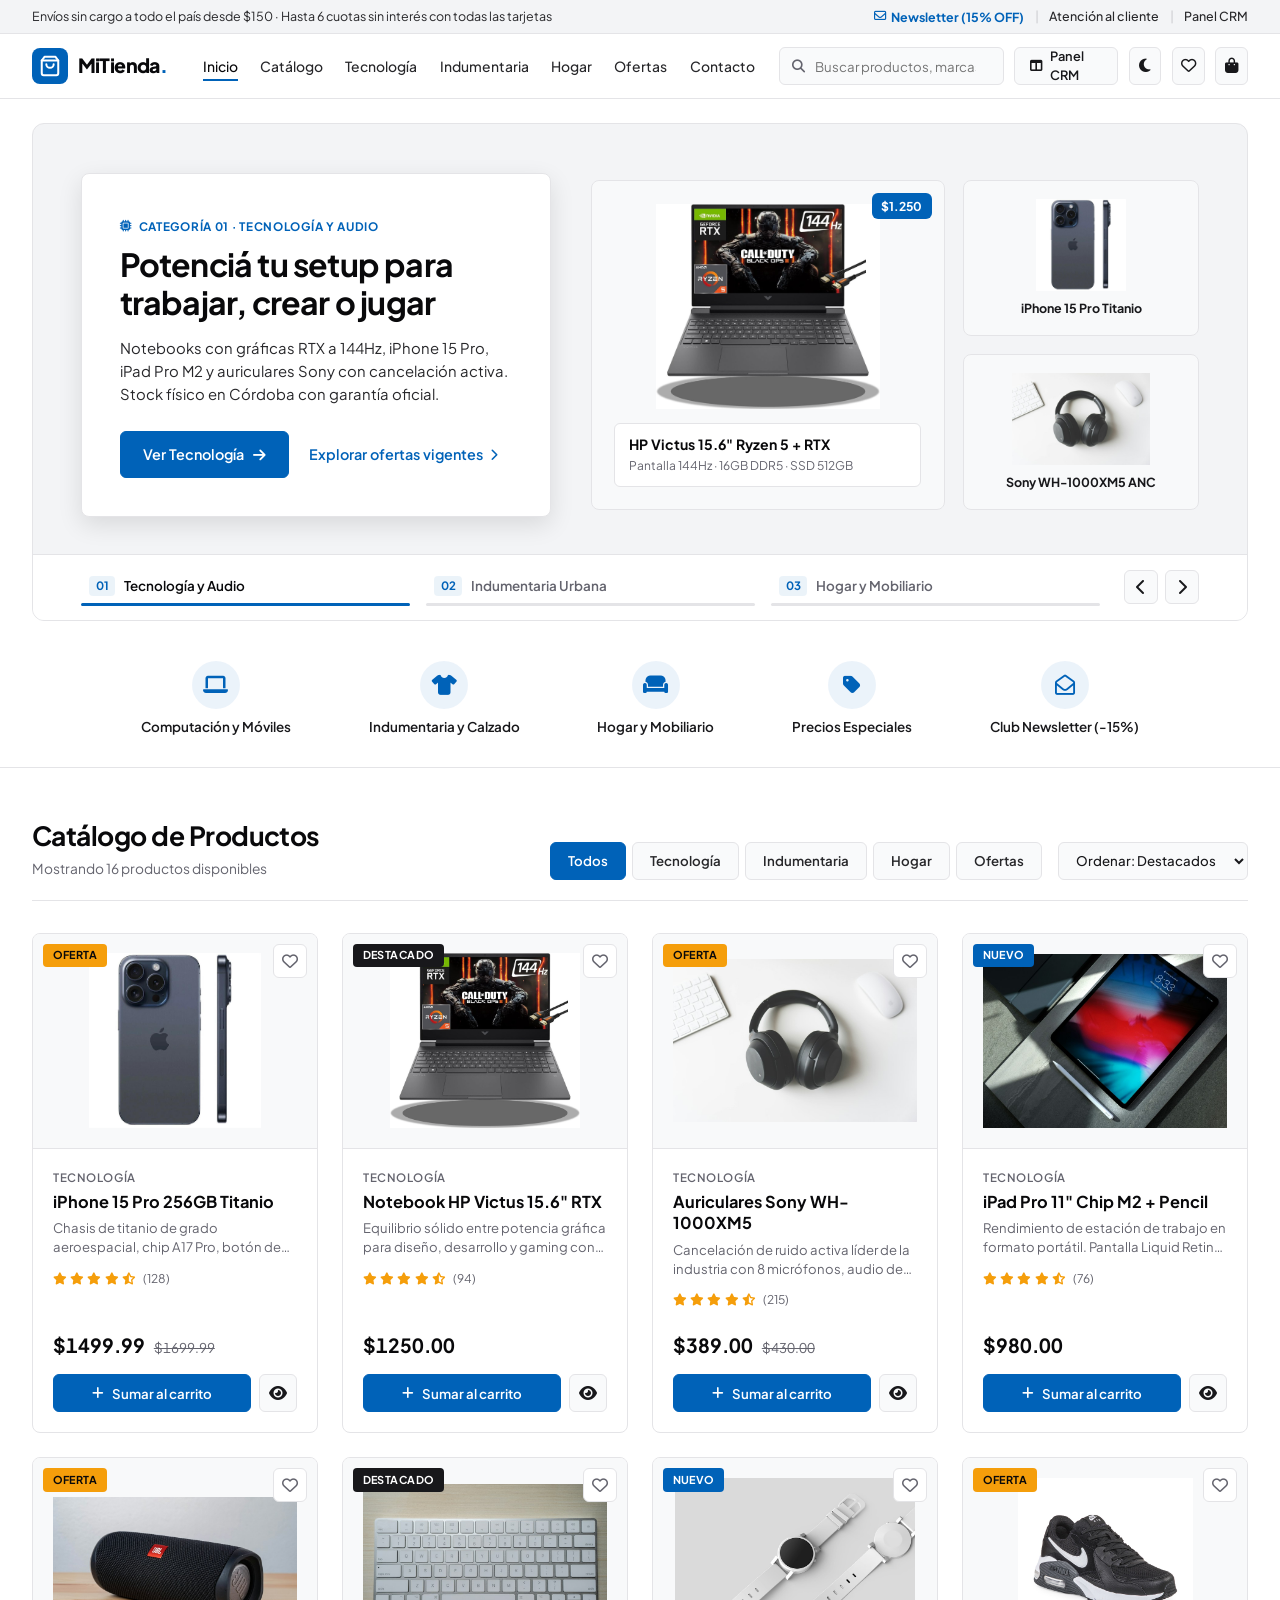
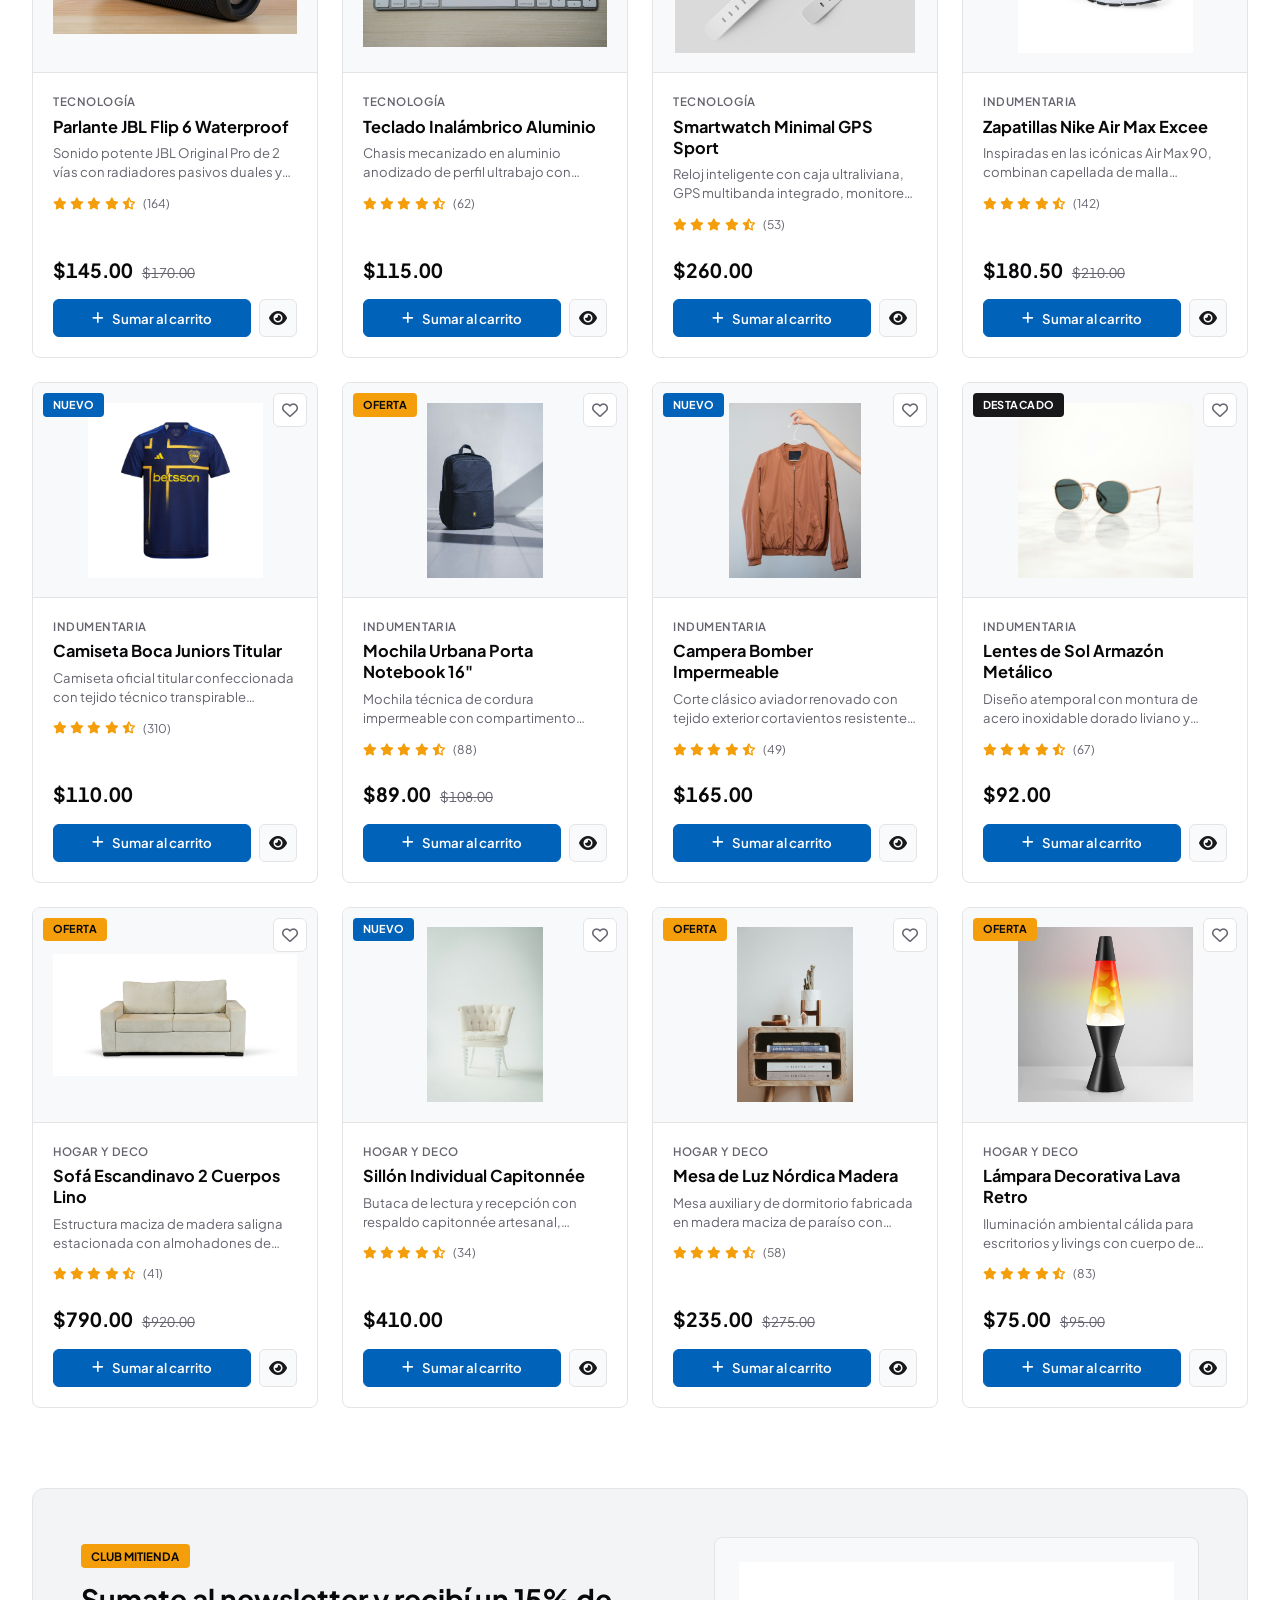
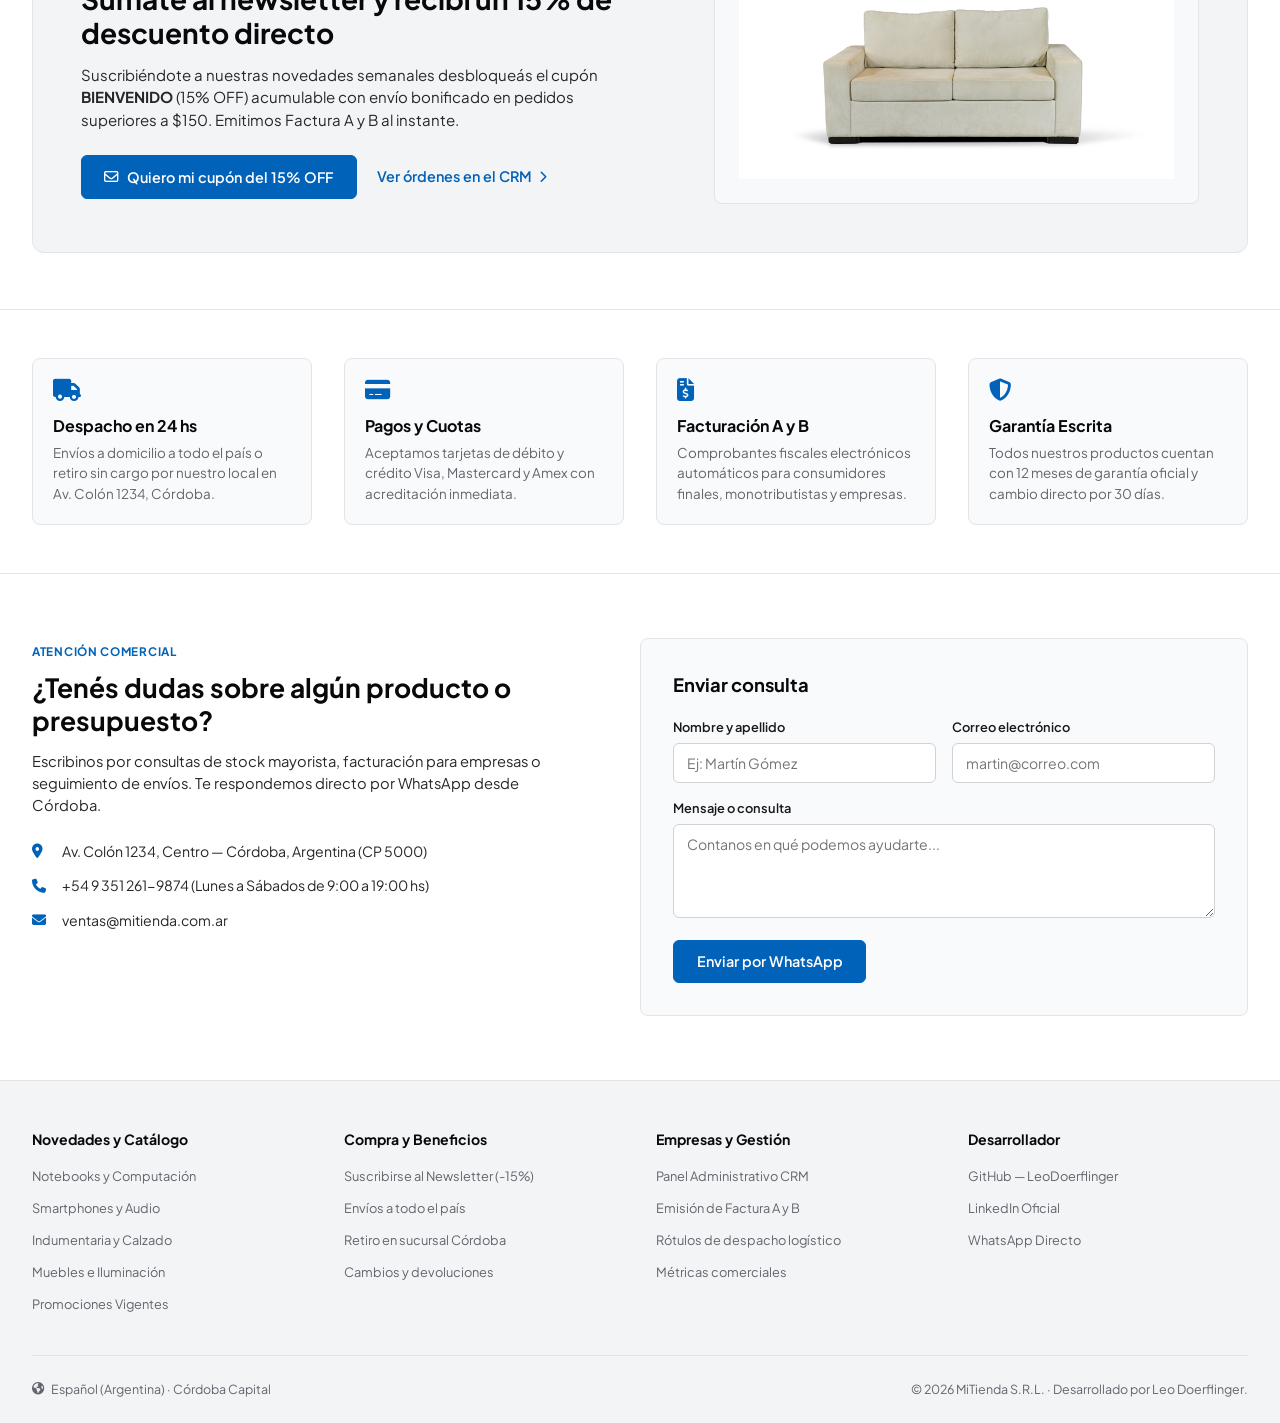
==== commit a1ff40eb: "feat(mitienda): add custom brand logo, dark mode, dynamic category hero carousel, and newsletter pop" ====
--- a/MiTienda/index.html
+++ b/MiTienda/index.html
@@ -3,43 +3,52 @@
 <head>
   <meta charset="UTF-8" />
   <meta name="viewport" content="width=device-width, initial-scale=1.0" />
-  <title>MiTienda — Tecnología, Indumentaria y Hogar</title>
-  <meta name="description" content="Catálogo oficial MiTienda en Córdoba, Argentina. Computación, audio, indumentaria y artículos para el hogar con envío a todo el país y facturación A/B." />
+  <title>MiTienda — Tecnología, Indumentaria y Diseño para el Hogar</title>
+  <meta name="description" content="Tienda online multimarca en Córdoba, Argentina. Computación, audio, indumentaria urbana y mobiliario con envío a todo el país y facturación A/B." />
 
   <!-- Tipografía Limpia Humanista (Plus Jakarta Sans) -->
   <link rel="preconnect" href="https://fonts.googleapis.com" />
   <link rel="preconnect" href="https://fonts.gstatic.com" crossorigin />
-  <link href="https://fonts.googleapis.com/css2?family=Plus+Jakarta+Sans:wght@400;500;600;700&display=swap" rel="stylesheet" />
+  <link href="https://fonts.googleapis.com/css2?family=Plus+Jakarta+Sans:wght@400;500;600;700;800&display=swap" rel="stylesheet" />
 
   <!-- Iconografía FontAwesome 6 -->
   <link rel="stylesheet" href="https://cdnjs.cloudflare.com/ajax/libs/font-awesome/6.5.0/css/all.min.css" />
 
   <link rel="stylesheet" href="style.css" />
 </head>
-<body>
+<body data-theme="light">
 
   <!-- BARRA SUPERIOR DE ANUNCIO -->
   <div class="utility-bar">
     <div class="utility-container">
-      <span>Envíos sin cargo a todo el país en compras superiores a $150 · Hasta 6 cuotas sin interés con todas las tarjetas</span>
+      <span>Envíos sin cargo a todo el país desde $150 · Hasta 6 cuotas sin interés con todas las tarjetas</span>
       <div class="utility-links">
+        <button type="button" class="utility-newsletter-trigger" id="btn-open-newsletter-top">
+          <i class="far fa-envelope"></i> Newsletter (15% OFF)
+        </button>
+        <span class="utility-sep">|</span>
         <a href="#contacto">Atención al cliente</a>
         <span class="utility-sep">|</span>
-        <a href="dashboard/index.html">Acceso administrativo (CRM)</a>
+        <a href="dashboard/index.html">Panel CRM</a>
       </div>
     </div>
   </div>
 
-  <!-- HEADER PRINCIPAL ESTILO CATÁLOGO RETAIL -->
+  <!-- HEADER PRINCIPAL -->
   <header class="site-header" id="main-header">
     <div class="header-container">
 
       <div class="header-left">
+        <!-- Logo Propio Original de MiTienda (Bolsa Geométrica Isometric / Bag Mark) -->
         <a href="#inicio" class="brand-logo" aria-label="MiTienda Inicio">
-          <span class="brand-squares" aria-hidden="true">
-            <span></span><span></span><span></span><span></span>
+          <span class="brand-emblem" aria-hidden="true">
+            <svg width="22" height="22" viewBox="0 0 24 24" fill="none" stroke="currentColor" stroke-width="2.2" stroke-linecap="round" stroke-linejoin="round">
+              <path d="M6 2L3 6v14a2 2 0 0 0 2 2h14a2 2 0 0 0 2-2V6l-3-4z"></path>
+              <line x1="3" y1="6" x2="21" y2="6"></line>
+              <path d="M16 10a4 4 0 0 1-8 0"></path>
+            </svg>
           </span>
-          <span class="brand-name">MiTienda</span>
+          <span class="brand-name">MiTienda<span class="brand-dot">.</span></span>
         </a>
 
         <nav class="primary-nav" aria-label="Navegación principal">
@@ -66,6 +75,10 @@
           <span>Panel CRM</span>
         </a>
 
+        <button class="header-icon-btn" id="theme-toggle" aria-label="Cambiar modo claro u oscuro" title="Cambiar tema visual">
+          <i class="fas fa-moon"></i>
+        </button>
+
         <button class="header-icon-btn" id="icono-favoritos" aria-label="Ver favoritos" title="Favoritos">
           <i class="far fa-heart"></i>
           <span class="badge-counter" id="favoritos-contador">0</span>
@@ -88,7 +101,7 @@
   <div class="mobile-menu" id="mobile-menu" aria-hidden="true">
     <div class="mobile-menu-panel">
       <div class="mobile-menu-top">
-        <span class="brand-name">MiTienda</span>
+        <span class="brand-name">MiTienda<span class="brand-dot">.</span></span>
         <button class="cerrar-menu-movil" id="cerrar-menu-movil" aria-label="Cerrar menú">
           <i class="fas fa-xmark"></i>
         </button>
@@ -96,11 +109,14 @@
       <nav class="mobile-nav-links">
         <a href="#inicio">Inicio</a>
         <a href="#productos" data-QuickCat="all">Catálogo Completo</a>
-        <a href="#productos" data-QuickCat="tecnologia">Tecnología</a>
-        <a href="#productos" data-QuickCat="moda">Indumentaria</a>
-        <a href="#productos" data-QuickCat="hogar">Hogar y Deco</a>
+        <a href="#productos" data-QuickCat="tecnologia">Tecnología y Audio</a>
+        <a href="#productos" data-QuickCat="moda">Indumentaria y Calzado</a>
+        <a href="#productos" data-QuickCat="hogar">Hogar y Mobiliario</a>
         <a href="#productos" data-QuickCat="ofertas">Ofertas de la semana</a>
         <a href="#contacto">Contacto</a>
+        <button type="button" class="mobile-newsletter-btn" id="btn-open-newsletter-mobile">
+          <i class="far fa-envelope"></i> Suscribirme al Newsletter (15% OFF)
+        </button>
         <a href="dashboard/index.html" class="mobile-crm-link">
           <i class="fas fa-table-columns"></i> Ir al Panel CRM
         </a>
@@ -108,47 +124,176 @@
     </div>
   </div>
 
-  <!-- HERO SHOWCASE (REFERENCIA RETAIL CON TARJETA BLANCA SUPERPUESTA) -->
+  <!-- HERO DINÁMICO INTERACTIVO POR CATEGORÍAS (CON TRANSICIONES SUAVES) -->
   <section id="inicio" class="hero-showcase-section">
     <div class="hero-showcase-container">
-      <div class="hero-banner-box">
-        
-        <!-- Tarjeta Blanca Superpuesta a la Izquierda -->
-        <div class="hero-overlay-card">
-          <span class="hero-tag">DESTACADOS DE TEMPORADA</span>
-          <h1>Equipamiento pensado para rendir todos los días</h1>
-          <p>
-            Encontrá notebooks, audio profesional, indumentaria técnica y diseño para tu casa. Stock físico en Córdoba con despacho inmediato a todo el país.
-          </p>
-          <div class="hero-card-actions">
-            <a href="#productos" class="btn-primary-blue">Explorar catálogo</a>
-            <a href="#productos" class="btn-link-chevron" data-QuickCat="ofertas">
-              <span>Ver ofertas vigentes</span>
+      <div class="hero-carousel-wrapper" id="hero-carousel">
+
+        <!-- SLIDE 1: TECNOLOGÍA & AUDIO -->
+        <div class="hero-slide active" data-slide="0">
+          <div class="hero-banner-box">
+            <div class="hero-overlay-card">
+              <span class="hero-tag"><i class="fas fa-microchip"></i> CATEGORÍA 01 · TECNOLOGÍA Y AUDIO</span>
+              <h1>Potenciá tu setup para trabajar, crear o jugar</h1>
+              <p>
+                Notebooks con gráficas RTX a 144Hz, iPhone 15 Pro, iPad Pro M2 y auriculares Sony con cancelación activa. Stock físico en Córdoba con garantía oficial.
+              </p>
+              <div class="hero-card-actions">
+                <a href="#productos" class="btn-primary-blue" data-QuickCat="tecnologia">
+                  <span>Ver Tecnología</span>
+                  <i class="fas fa-arrow-right"></i>
+                </a>
+                <a href="#productos" class="btn-link-chevron" data-QuickCat="ofertas">
+                  <span>Explorar ofertas vigentes</span>
+                  <i class="fas fa-chevron-right"></i>
+                </a>
+              </div>
+            </div>
+
+            <div class="hero-visual-stage">
+              <div class="hero-product-composition">
+                <div class="hero-main-img-card" data-QuickCat="tecnologia">
+                  <span class="floating-price-pill">$1.250</span>
+                  <img src="./assets/laptop.jpg" alt="Notebook HP Victus 15.6 RTX" />
+                  <div class="hero-img-caption">
+                    <strong>HP Victus 15.6" Ryzen 5 + RTX</strong>
+                    <span>Pantalla 144Hz · 16GB DDR5 · SSD 512GB</span>
+                  </div>
+                </div>
+                <div class="hero-side-img-stack">
+                  <div class="hero-mini-card" data-QuickCat="tecnologia">
+                    <img src="./assets/phone.jpg" alt="iPhone 15 Pro" />
+                    <span>iPhone 15 Pro Titanio</span>
+                  </div>
+                  <div class="hero-mini-card" data-QuickCat="tecnologia">
+                    <img src="./assets/headphones.jpg" alt="Auriculares Sony WH-1000XM5" />
+                    <span>Sony WH-1000XM5 ANC</span>
+                  </div>
+                </div>
+              </div>
+            </div>
+          </div>
+        </div>
+
+        <!-- SLIDE 2: INDUMENTARIA & URBANO -->
+        <div class="hero-slide" data-slide="1">
+          <div class="hero-banner-box">
+            <div class="hero-overlay-card">
+              <span class="hero-tag"><i class="fas fa-shirt"></i> CATEGORÍA 02 · INDUMENTARIA Y CALZADO</span>
+              <h1>Prendas técnicas y calzado listo para la calle</h1>
+              <p>
+                Zapatillas Nike Air Max originales, camperas bomber impermeables, mochilas porta notebook de cordura y anteojos con filtro UV400 para todos los días.
+              </p>
+              <div class="hero-card-actions">
+                <a href="#productos" class="btn-primary-blue" data-QuickCat="moda">
+                  <span>Ver Indumentaria</span>
+                  <i class="fas fa-arrow-right"></i>
+                </a>
+                <a href="#productos" class="btn-link-chevron" data-QuickCat="all">
+                  <span>Ver catálogo completo</span>
+                  <i class="fas fa-chevron-right"></i>
+                </a>
+              </div>
+            </div>
+
+            <div class="hero-visual-stage">
+              <div class="hero-product-composition">
+                <div class="hero-main-img-card" data-QuickCat="moda">
+                  <span class="floating-price-pill">$180.50</span>
+                  <img src="./assets/shoes.jpg" alt="Zapatillas Nike Air Max Excee" />
+                  <div class="hero-img-caption">
+                    <strong>Nike Air Max Excee Urbano</strong>
+                    <span>Cámara Air-Sole visible · Talles 38 al 45</span>
+                  </div>
+                </div>
+                <div class="hero-side-img-stack">
+                  <div class="hero-mini-card" data-QuickCat="moda">
+                    <img src="./assets/jacket.jpg" alt="Campera Bomber Impermeable" />
+                    <span>Campera Bomber Técnica</span>
+                  </div>
+                  <div class="hero-mini-card" data-QuickCat="moda">
+                    <img src="./assets/backpack.jpg" alt="Mochila Porta Notebook 16" />
+                    <span>Mochila Cordura 16"</span>
+                  </div>
+                </div>
+              </div>
+            </div>
+          </div>
+        </div>
+
+        <!-- SLIDE 3: HOGAR & MOBILIARIO -->
+        <div class="hero-slide" data-slide="2">
+          <div class="hero-banner-box">
+            <div class="hero-overlay-card">
+              <span class="hero-tag"><i class="fas fa-couch"></i> CATEGORÍA 03 · HOGAR Y MOBILIARIO</span>
+              <h1>Renová tus ambientes con diseño cálido y duradero</h1>
+              <p>
+                Sofás escandinavos en lino antimanchas, butacas de lectura capitonnée, mesas en madera de paraíso maciza e iluminación ambiental para tu casa.
+              </p>
+              <div class="hero-card-actions">
+                <a href="#productos" class="btn-primary-blue" data-QuickCat="hogar">
+                  <span>Ver Hogar y Deco</span>
+                  <i class="fas fa-arrow-right"></i>
+                </a>
+                <a href="#productos" class="btn-link-chevron" data-QuickCat="ofertas">
+                  <span>Descuentos en muebles</span>
+                  <i class="fas fa-chevron-right"></i>
+                </a>
+              </div>
+            </div>
+
+            <div class="hero-visual-stage">
+              <div class="hero-product-composition">
+                <div class="hero-main-img-card" data-QuickCat="hogar">
+                  <span class="floating-price-pill">$790</span>
+                  <img src="./assets/sofa.jpg" alt="Sofá Escandinavo 2 Cuerpos Lino" />
+                  <div class="hero-img-caption">
+                    <strong>Sofá Escandinavo 2 Cuerpos Lino</strong>
+                    <span>Madera maciza · Fundas lavables antimanchas</span>
+                  </div>
+                </div>
+                <div class="hero-side-img-stack">
+                  <div class="hero-mini-card" data-QuickCat="hogar">
+                    <img src="./assets/chair.jpg" alt="Sillón Individual Capitonnée" />
+                    <span>Butaca Capitonnée</span>
+                  </div>
+                  <div class="hero-mini-card" data-QuickCat="hogar">
+                    <img src="./assets/table.jpg" alt="Mesa de Luz Nórdica Madera" />
+                    <span>Mesa Paraíso Macizo</span>
+                  </div>
+                </div>
+              </div>
+            </div>
+          </div>
+        </div>
+
+        <!-- BARRA DE CONTROL Y TRANSICIÓN DEL HERO -->
+        <div class="hero-controls-bar">
+          <div class="hero-slide-tabs" role="tablist" aria-label="Categorías destacadas">
+            <button type="button" class="hero-tab-btn active" data-goto-slide="0">
+              <span class="hero-tab-num">01</span>
+              <span class="hero-tab-label">Tecnología y Audio</span>
+              <span class="hero-tab-progress"></span>
+            </button>
+            <button type="button" class="hero-tab-btn" data-goto-slide="1">
+              <span class="hero-tab-num">02</span>
+              <span class="hero-tab-label">Indumentaria Urbana</span>
+              <span class="hero-tab-progress"></span>
+            </button>
+            <button type="button" class="hero-tab-btn" data-goto-slide="2">
+              <span class="hero-tab-num">03</span>
+              <span class="hero-tab-label">Hogar y Mobiliario</span>
+              <span class="hero-tab-progress"></span>
+            </button>
+          </div>
+
+          <div class="hero-arrows">
+            <button type="button" class="hero-arrow-btn" id="hero-prev-btn" aria-label="Anterior categoría">
+              <i class="fas fa-chevron-left"></i>
+            </button>
+            <button type="button" class="hero-arrow-btn" id="hero-next-btn" aria-label="Siguiente categoría">
               <i class="fas fa-chevron-right"></i>
-            </a>
-          </div>
-        </div>
-
-        <!-- Composición de Producto Limpia a la Derecha -->
-        <div class="hero-visual-stage">
-          <div class="hero-product-composition">
-            <div class="hero-main-img-card">
-              <img src="./assets/laptop.jpg" alt="Notebook HP Victus 15.6 RTX" />
-              <div class="hero-img-caption">
-                <strong>HP Victus 15.6" Ryzen 5 + RTX</strong>
-                <span>12 cuotas o 15% OFF por transferencia</span>
-              </div>
-            </div>
-            <div class="hero-side-img-stack">
-              <div class="hero-mini-card">
-                <img src="./assets/phone.jpg" alt="iPhone 15 Pro" />
-                <span>iPhone 15 Pro 256GB</span>
-              </div>
-              <div class="hero-mini-card">
-                <img src="./assets/headphones.jpg" alt="Auriculares Sony WH-1000XM5" />
-                <span>Sony WH-1000XM5</span>
-              </div>
-            </div>
+            </button>
           </div>
         </div>
 
@@ -156,7 +301,7 @@
     </div>
   </section>
 
-  <!-- TIRA DE ACCESOS RÁPIDOS POR CATEGORÍA (ICON ROW REFERENCIA) -->
+  <!-- TIRA DE ACCESOS RÁPIDOS POR CATEGORÍA -->
   <section class="quick-categories-strip" aria-label="Accesos rápidos por categoría">
     <div class="quick-categories-container">
       <button type="button" class="quick-cat-item" data-QuickCat="tecnologia">
@@ -175,10 +320,10 @@
         <div class="quick-cat-icon"><i class="fas fa-tag"></i></div>
         <span>Precios Especiales</span>
       </button>
-      <a href="dashboard/index.html" class="quick-cat-item">
-        <div class="quick-cat-icon"><i class="fas fa-file-invoice"></i></div>
-        <span>Gestión y Facturación</span>
-      </a>
+      <button type="button" class="quick-cat-item" id="btn-open-newsletter-strip">
+        <div class="quick-cat-icon"><i class="far fa-envelope-open"></i></div>
+        <span>Club Newsletter (-15%)</span>
+      </button>
     </div>
   </section>
 
@@ -222,18 +367,21 @@
     </div>
   </section>
 
-  <!-- BANNER EDITORIAL INTERMEDIO (ESTILO SHOWCASE HORIZONTAL) -->
+  <!-- BANNER EDITORIAL INTERMEDIO -->
   <section class="mid-showcase-section">
     <div class="mid-showcase-container">
       <div class="mid-showcase-box">
         <div class="mid-showcase-content">
-          <span class="mid-tag">BENEFICIO EN TIENDA</span>
-          <h2>Renová tu espacio o tu equipo con descuento directo</h2>
+          <span class="mid-tag">CLUB MITIENDA</span>
+          <h2>Sumate al newsletter y recibí un 15% de descuento directo</h2>
           <p>
-            Sumando el código <strong>MITIENDA10</strong> en el checkout tenés un 10% de descuento adicional acumulable con envío gratis en compras mayores a $150. Emitimos Factura A y B al instante.
+            Suscribiéndote a nuestras novedades semanales desbloqueás el cupón <strong>BIENVENIDO</strong> (15% OFF) acumulable con envío bonificado en pedidos superiores a $150. Emitimos Factura A y B al instante.
           </p>
           <div class="mid-showcase-actions">
-            <a href="#productos" class="btn-primary-blue" data-QuickCat="hogar">Ver línea Hogar</a>
+            <button type="button" class="btn-primary-blue" id="btn-open-newsletter-mid">
+              <i class="far fa-envelope"></i>
+              <span>Quiero mi cupón del 15% OFF</span>
+            </button>
             <a href="dashboard/index.html" class="btn-link-chevron">
               <span>Ver órdenes en el CRM</span>
               <i class="fas fa-chevron-right"></i>
@@ -247,7 +395,7 @@
     </div>
   </section>
 
-  <!-- PILARES DE SERVICIO (4 COLUMNAS PLANAS) -->
+  <!-- PILARES DE SERVICIO (4 COLUMNAS) -->
   <section class="service-pillars-section">
     <div class="service-pillars-container">
       <div class="service-pillar">
@@ -323,7 +471,7 @@
     </div>
   </section>
 
-  <!-- FOOTER MULTI-COLUMNA (ESTILO CATÁLOGO CORPORATIVO #F2F2F2) -->
+  <!-- FOOTER MULTI-COLUMNA -->
   <footer class="site-footer">
     <div class="footer-container">
       <div class="footer-columns">
@@ -338,10 +486,10 @@
           </ul>
         </div>
         <div class="footer-col">
-          <h4>Compra y Envíos</h4>
+          <h4>Compra y Beneficios</h4>
           <ul>
-            <li><a href="#productos">Seguimiento de pedidos</a></li>
-            <li><a href="#productos">Medios de pago habilitados</a></li>
+            <li><button type="button" class="footer-link-btn" id="btn-open-newsletter-footer">Suscribirse al Newsletter (-15%)</button></li>
+            <li><a href="#productos">Envíos a todo el país</a></li>
             <li><a href="#productos">Retiro en sucursal Córdoba</a></li>
             <li><a href="#productos">Cambios y devoluciones</a></li>
           </ul>
@@ -368,10 +516,10 @@
       <div class="footer-bottom">
         <div class="footer-locale">
           <i class="fas fa-earth-americas"></i>
-          <span>Español (Argentina) · Precios expresados en USD / ARS referencial</span>
+          <span>Español (Argentina) · Córdoba Capital</span>
         </div>
         <div class="footer-legal">
-          <span>© 2026 MiTienda S.R.L. · Desarrollado por Leo Doerflinger en Córdoba, Argentina.</span>
+          <span>© 2026 MiTienda S.R.L. · Desarrollado por Leo Doerflinger.</span>
         </div>
       </div>
     </div>
@@ -423,7 +571,6 @@
       </div>
 
       <div class="checkout-layout">
-        <!-- Columna Izquierda: Formulario -->
         <div class="checkout-form-col">
           <div id="user-login-view" class="saved-user-banner hidden">
             <i class="fas fa-user-check"></i>
@@ -509,7 +656,6 @@
           </div>
         </div>
 
-        <!-- Columna Derecha: Resumen y Cupón -->
         <div class="checkout-summary-col">
           <div class="summary-card">
             <h3>Resumen de compra</h3>
@@ -518,7 +664,7 @@
             <div class="coupon-box">
               <label for="cupon-input">Código de descuento</label>
               <div class="coupon-row">
-                <input type="text" id="cupon-input" placeholder="MITIENDA10 o PROMO20" />
+                <input type="text" id="cupon-input" placeholder="BIENVENIDO o MITIENDA10" />
                 <button type="button" id="aplicar-cupon-btn" class="btn-outline-dark">Aplicar</button>
               </div>
               <small id="cupon-mensaje"></small>
@@ -558,14 +704,12 @@
     <div class="modal-content modal-payment-box">
       <button class="cerrar-modal" aria-label="Cerrar ventana de pago"><i class="fas fa-xmark"></i></button>
 
-      <!-- Formulario de Tarjeta -->
       <form id="form-pago">
         <div class="modal-header-clean">
           <span class="hero-tag">PASO 2 DE 2</span>
           <h2 id="pago-title">Pago con tarjeta de crédito o débito</h2>
         </div>
 
-        <!-- Tarjeta Sobria Corporativa (Sin gradientes neón) -->
         <div class="credit-card-preview">
           <div class="card-top-row">
             <span class="card-chip"></span>
@@ -616,14 +760,13 @@
         </button>
       </form>
 
-      <!-- Vista de Orden Confirmada -->
       <div id="pago-success-view" class="order-success-box" style="display: none;">
         <div class="success-icon-circle">
           <i class="fas fa-check"></i>
         </div>
         <h2>¡Tu compra fue registrada con éxito!</h2>
         <p>Ya ingresamos tu pedido en nuestro sistema de despacho y facturación.</p>
-        
+
         <div class="order-code-box">
           <span>CÓDIGO DE SEGUIMIENTO</span>
           <strong id="order-id-display">MT-000000</strong>
@@ -644,6 +787,77 @@
     </div>
   </div>
 
+  <!-- MODAL 4: POPUP DE SUSCRIPCIÓN AL NEWSLETTER -->
+  <div id="modal-newsletter" class="modal" role="dialog" aria-modal="true" aria-labelledby="newsletter-title">
+    <div class="modal-content modal-newsletter-box">
+      <button class="cerrar-modal" id="btn-close-newsletter" aria-label="Cerrar newsletter"><i class="fas fa-xmark"></i></button>
+
+      <div class="newsletter-grid">
+        <div class="newsletter-visual">
+          <div class="newsletter-badge-pill">15% OFF EN TU COMPRA</div>
+          <img src="./assets/headphones.jpg" alt="Auriculares Sony WH-1000XM5" />
+          <p>Lanzamientos de tecnología, ingresos de indumentaria y descuentos exclusivos para suscriptores.</p>
+        </div>
+
+        <div class="newsletter-body">
+          <div id="newsletter-form-view">
+            <span class="hero-tag">CLUB MITIENDA</span>
+            <h2 id="newsletter-title">Recibí novedades y desbloqueá un 15% de descuento</h2>
+            <p class="newsletter-sub">
+              Dejanos tu correo para enterarte cuando entran productos nuevos y obtené al instante tu cupón de bienvenida.
+            </p>
+
+            <form id="form-newsletter">
+              <div class="form-group">
+                <label for="newsletter-name">Tu nombre</label>
+                <input type="text" id="newsletter-name" placeholder="Ej: Sofía" required />
+              </div>
+              <div class="form-group">
+                <label for="newsletter-email">Tu correo electrónico</label>
+                <input type="email" id="newsletter-email" placeholder="sofia@correo.com" required />
+              </div>
+
+              <div class="newsletter-interests">
+                <label class="interest-check">
+                  <input type="checkbox" checked />
+                  <span>Tecnología y Audio</span>
+                </label>
+                <label class="interest-check">
+                  <input type="checkbox" checked />
+                  <span>Indumentaria y Hogar</span>
+                </label>
+              </div>
+
+              <button type="submit" class="btn-primary-blue btn-full">
+                <span>Suscribirme y obtener 15% OFF</span>
+                <i class="fas fa-arrow-right"></i>
+              </button>
+              <button type="button" class="newsletter-dismiss-link" id="btn-dismiss-newsletter">
+                Prefiero mirar el catálogo sin descuento por ahora
+              </button>
+            </form>
+          </div>
+
+          <div id="newsletter-success-view" class="newsletter-success-view hidden">
+            <div class="success-icon-circle">
+              <i class="fas fa-envelope-circle-check"></i>
+            </div>
+            <h3>¡Listo, ya sos parte del Club!</h3>
+            <p>Ya activamos automáticamente tu descuento del 15% para usar en cualquier producto de la tienda:</p>
+            <div class="newsletter-coupon-reveal">
+              <span>CÓDIGO DE BIENVENIDA</span>
+              <strong>BIENVENIDO</strong>
+            </div>
+            <button type="button" id="btn-apply-newsletter-coupon" class="btn-primary-blue btn-full">
+              <i class="fas fa-check"></i>
+              <span>Dejar cupón aplicado y seguir comprando</span>
+            </button>
+          </div>
+        </div>
+      </div>
+    </div>
+  </div>
+
   <!-- CONTENEDOR DE NOTIFICACIONES TOAST -->
   <div id="toast-container" class="toast-container" aria-live="polite"></div>
 
--- a/MiTienda/style.css
+++ b/MiTienda/style.css
@@ -1,38 +1,74 @@
 /* ==========================================================================
-   MITIENDA — SISTEMA DE DISEÑO CATÁLOGO RETAIL CORPORATIVO
-   Referencia: Microsoft Retail Store (Pure White #FFFFFF, Mist #F2F2F2, Action Blue #0067B8)
-   Cero gradientes decorativos, cero neón, geometría limpia y grilla de 4 columnas
+   MITIENDA — SISTEMA DE DISEÑO E-COMMERCE (MODO CLARO & MODO OSCURO)
+   Estructura inspirada en catálogos retail modernos con identidad propia,
+   hero dinámico multi-categoría, transiciones fluidas y popup de newsletter
    ========================================================================== */
 
-:root {
+:root,
+body[data-theme="light"] {
   --bg-page: #FFFFFF;
   --bg-card: #FFFFFF;
-  --bg-mist: #F2F2F2;
-  --bg-subtle: #F8F8F8;
-
-  --text-black: #000000;
-  --text-main: #171717;
-  --text-body: #262626;
-  --text-muted: #616161;
-
-  --color-primary: #0067B8;
-  --color-primary-hover: #005BA1;
-  --color-badge-promo: #FFB900;
-  --color-badge-dark: #171717;
-  --color-success: #107C41;
-  --color-danger: #C50F1F;
-
-  --border-color: #E5E5E5;
-  --border-strong: #CCCCCC;
-
-  --font-sans: 'Plus Jakarta Sans', -apple-system, BlinkMacSystemFont, 'Segoe UI', Roboto, sans-serif;
-
-  --radius-xs: 2px;
-  --radius-sm: 4px;
-
-  --shadow-card: 0 2px 6px rgba(0, 0, 0, 0.06);
-  --shadow-hover: 0 6px 16px rgba(0, 0, 0, 0.10);
-  --shadow-overlay: 0 4px 16px rgba(0, 0, 0, 0.12);
+  --bg-mist: #F3F4F6;
+  --bg-subtle: #F9FAFB;
+  --bg-img-pedestal: #F8F9FA;
+
+  --text-black: #09090B;
+  --text-main: #18181B;
+  --text-body: #27272A;
+  --text-muted: #64646E;
+
+  --color-primary: #0062B8;
+  --color-primary-hover: #004E94;
+  --color-primary-soft: rgba(0, 98, 184, 0.08);
+
+  --color-badge-promo: #F59E0B;
+  --color-badge-dark: #18181B;
+  --color-success: #0D8A47;
+  --color-danger: #DC2626;
+
+  --border-color: #E4E4E7;
+  --border-strong: #D1D1D6;
+
+  --font-sans: 'Plus Jakarta Sans', -apple-system, BlinkMacSystemFont, 'Segoe UI', sans-serif;
+
+  --radius-xs: 6px;
+  --radius-sm: 8px;
+  --radius-md: 12px;
+
+  --shadow-card: 0 2px 8px rgba(0, 0, 0, 0.05);
+  --shadow-hover: 0 12px 26px rgba(0, 0, 0, 0.09);
+  --shadow-overlay: 0 8px 24px rgba(0, 0, 0, 0.11);
+
+  --ease-smooth: cubic-bezier(0.22, 1, 0.36, 1);
+}
+
+body[data-theme="dark"] {
+  --bg-page: #0D0D10;
+  --bg-card: #151519;
+  --bg-mist: #1B1B20;
+  --bg-subtle: #1F1F25;
+  --bg-img-pedestal: #F4F4F6;
+
+  --text-black: #FAFAFA;
+  --text-main: #F4F4F5;
+  --text-body: #D4D4D8;
+  --text-muted: #9E9EA8;
+
+  --color-primary: #2576DF;
+  --color-primary-hover: #1D63C2;
+  --color-primary-soft: rgba(37, 118, 223, 0.14);
+
+  --color-badge-promo: #F59E0B;
+  --color-badge-dark: #27272A;
+  --color-success: #10B981;
+  --color-danger: #EF4444;
+
+  --border-color: #27272D;
+  --border-strong: #383842;
+
+  --shadow-card: 0 4px 12px rgba(0, 0, 0, 0.35);
+  --shadow-hover: 0 14px 32px rgba(0, 0, 0, 0.55);
+  --shadow-overlay: 0 12px 32px rgba(0, 0, 0, 0.65);
 }
 
 *, *::before, *::after {
@@ -53,6 +89,7 @@
   line-height: 1.5;
   -webkit-font-smoothing: antialiased;
   overflow-x: hidden;
+  transition: background-color 0.25s var(--ease-smooth), color 0.25s var(--ease-smooth);
 }
 
 img {
@@ -83,13 +120,14 @@
 }
 
 /* ==========================================================================
-   1. BARRA SUPERIOR Y HEADER
+   1. BARRA SUPERIOR Y HEADER CON LOGO PROPIO
    ========================================================================== */
 .utility-bar {
   background-color: var(--bg-mist);
   border-bottom: 1px solid var(--border-color);
   font-size: 0.78rem;
   color: var(--text-body);
+  transition: background-color 0.25s var(--ease-smooth);
 }
 
 .utility-container {
@@ -109,9 +147,20 @@
   font-weight: 500;
 }
 
-.utility-links a:hover {
+.utility-links a:hover,
+.utility-newsletter-trigger:hover {
   color: var(--color-primary);
-  text-decoration: underline;
+}
+
+.utility-newsletter-trigger {
+  background: none;
+  border: none;
+  color: var(--color-primary);
+  font-weight: 700;
+  cursor: pointer;
+  display: inline-flex;
+  align-items: center;
+  gap: 0.35rem;
 }
 
 .utility-sep {
@@ -124,13 +173,14 @@
   z-index: 100;
   background-color: var(--bg-page);
   border-bottom: 1px solid var(--border-color);
+  transition: background-color 0.25s var(--ease-smooth), border-color 0.25s var(--ease-smooth);
 }
 
 .header-container {
   max-width: 1360px;
   margin: 0 auto;
   padding: 0 2rem;
-  height: 60px;
+  height: 64px;
   display: flex;
   align-items: center;
   justify-content: space-between;
@@ -140,29 +190,39 @@
 .header-left {
   display: flex;
   align-items: center;
-  gap: 2rem;
-}
-
+  gap: 2.2rem;
+}
+
+/* Logo Propio Original */
 .brand-logo {
   display: inline-flex;
   align-items: center;
-  gap: 0.55rem;
-  font-weight: 700;
-  font-size: 1.15rem;
-  color: var(--text-black);
-  letter-spacing: -0.02em;
-}
-
-.brand-squares {
-  display: grid;
-  grid-template-columns: repeat(2, 9px);
-  grid-template-rows: repeat(2, 9px);
-  gap: 2px;
-}
-
-.brand-squares span {
+  gap: 0.6rem;
+  font-weight: 800;
+  font-size: 1.22rem;
+  color: var(--text-black);
+  letter-spacing: -0.03em;
+}
+
+.brand-emblem {
+  width: 36px;
+  height: 36px;
+  border-radius: var(--radius-sm);
   background-color: var(--color-primary);
-  display: block;
+  color: #FFFFFF;
+  display: inline-flex;
+  align-items: center;
+  justify-content: center;
+  transition: transform 0.25s var(--ease-smooth), background-color 0.2s ease;
+}
+
+.brand-logo:hover .brand-emblem {
+  transform: translateY(-2px) rotate(-4deg);
+  background-color: var(--color-primary-hover);
+}
+
+.brand-dot {
+  color: var(--color-primary);
 }
 
 .primary-nav ul {
@@ -173,24 +233,42 @@
 }
 
 .nav-link {
-  font-size: 0.86rem;
-  font-weight: 400;
+  font-size: 0.87rem;
+  font-weight: 500;
   color: var(--text-body);
-  padding: 0.35rem 0;
-  border-bottom: 2px solid transparent;
-  transition: border-color 0.15s ease, color 0.15s ease;
+  padding: 0.4rem 0;
+  position: relative;
+  transition: color 0.2s ease;
+}
+
+.nav-link::after {
+  content: "";
+  position: absolute;
+  left: 0;
+  bottom: 0;
+  width: 100%;
+  height: 2px;
+  background-color: var(--color-primary);
+  transform: scaleX(0);
+  transform-origin: right;
+  transition: transform 0.25s var(--ease-smooth);
 }
 
 .nav-link:hover,
 .nav-link.active {
   color: var(--text-black);
-  border-bottom-color: var(--text-black);
+}
+
+.nav-link:hover::after,
+.nav-link.active::after {
+  transform: scaleX(1);
+  transform-origin: left;
 }
 
 .header-right {
   display: flex;
   align-items: center;
-  gap: 0.75rem;
+  gap: 0.65rem;
 }
 
 .header-search {
@@ -201,74 +279,79 @@
 
 .header-search i {
   position: absolute;
-  left: 0.75rem;
+  left: 0.8rem;
   font-size: 0.82rem;
   color: var(--text-muted);
   pointer-events: none;
 }
 
 .header-search input {
-  width: 230px;
-  height: 36px;
-  padding: 0 0.75rem 0 2.15rem;
-  border: 1px solid var(--border-strong);
-  border-radius: var(--radius-xs);
-  background-color: var(--bg-page);
+  width: 225px;
+  height: 38px;
+  padding: 0 0.85rem 0 2.2rem;
+  border: 1px solid var(--border-color);
+  border-radius: var(--radius-xs);
+  background-color: var(--bg-subtle);
   color: var(--text-main);
   font-size: 0.83rem;
-  transition: border-color 0.15s ease;
+  transition: border-color 0.2s ease, width 0.25s var(--ease-smooth), background-color 0.2s ease;
 }
 
 .header-search input:focus {
   outline: none;
   border-color: var(--color-primary);
+  background-color: var(--bg-card);
 }
 
 .header-crm-btn {
   display: inline-flex;
   align-items: center;
   gap: 0.45rem;
-  height: 36px;
-  padding: 0 0.85rem;
-  border: 1px solid var(--border-strong);
-  border-radius: var(--radius-xs);
-  background-color: var(--bg-page);
+  height: 38px;
+  padding: 0 0.9rem;
+  border: 1px solid var(--border-color);
+  border-radius: var(--radius-xs);
+  background-color: var(--bg-subtle);
   color: var(--text-main);
   font-size: 0.8rem;
   font-weight: 600;
-  transition: background-color 0.15s ease, border-color 0.15s ease;
+  transition: all 0.2s var(--ease-smooth);
 }
 
 .header-crm-btn:hover {
   background-color: var(--bg-mist);
-  border-color: var(--text-main);
+  border-color: var(--color-primary);
+  color: var(--color-primary);
 }
 
 .header-icon-btn {
   position: relative;
   width: 38px;
-  height: 36px;
+  height: 38px;
   display: inline-flex;
   align-items: center;
   justify-content: center;
-  background: transparent;
-  border: 1px solid transparent;
+  background-color: var(--bg-subtle);
+  border: 1px solid var(--border-color);
   border-radius: var(--radius-xs);
   color: var(--text-main);
-  font-size: 1rem;
+  font-size: 0.96rem;
   cursor: pointer;
+  transition: all 0.2s var(--ease-smooth);
 }
 
 .header-icon-btn:hover {
   background-color: var(--bg-mist);
+  border-color: var(--border-strong);
+  transform: translateY(-1px);
 }
 
 .badge-counter {
   position: absolute;
-  top: 2px;
-  right: 2px;
-  min-width: 17px;
-  height: 17px;
+  top: -4px;
+  right: -4px;
+  min-width: 18px;
+  height: 18px;
   padding: 0 4px;
   background-color: var(--color-primary);
   color: #FFFFFF;
@@ -287,10 +370,10 @@
 .hamburger-btn {
   display: none;
   width: 38px;
-  height: 36px;
+  height: 38px;
   align-items: center;
   justify-content: center;
-  background: transparent;
+  background-color: var(--bg-subtle);
   border: 1px solid var(--border-color);
   border-radius: var(--radius-xs);
   color: var(--text-main);
@@ -298,32 +381,36 @@
 }
 
 /* ==========================================================================
-   2. BOTONES ESTÁNDAR RETAIL
+   2. BOTONES CON MICRO-INTERACCIONES SUAVES
    ========================================================================== */
 .btn-primary-blue {
   display: inline-flex;
   align-items: center;
   justify-content: center;
-  gap: 0.5rem;
+  gap: 0.55rem;
   background-color: var(--color-primary);
   color: #FFFFFF;
   font-weight: 600;
   font-size: 0.9rem;
-  padding: 0.68rem 1.35rem;
+  padding: 0.72rem 1.4rem;
   border: 1px solid var(--color-primary);
   border-radius: var(--radius-xs);
   cursor: pointer;
-  transition: background-color 0.15s ease;
+  transition: background-color 0.2s ease, transform 0.2s var(--ease-smooth), box-shadow 0.2s ease;
 }
 
 .btn-primary-blue:hover {
   background-color: var(--color-primary-hover);
   border-color: var(--color-primary-hover);
+  transform: translateY(-2px);
+  box-shadow: 0 6px 16px rgba(0, 98, 184, 0.22);
 }
 
 .btn-primary-blue:disabled {
   opacity: 0.5;
   cursor: not-allowed;
+  transform: none;
+  box-shadow: none;
 }
 
 .btn-outline-dark {
@@ -331,28 +418,30 @@
   align-items: center;
   justify-content: center;
   gap: 0.5rem;
-  background-color: var(--bg-page);
+  background-color: var(--bg-card);
   color: var(--text-black);
   font-weight: 600;
   font-size: 0.88rem;
-  padding: 0.62rem 1.2rem;
-  border: 1px solid var(--text-black);
+  padding: 0.65rem 1.2rem;
+  border: 1px solid var(--border-strong);
   border-radius: var(--radius-xs);
   cursor: pointer;
-  transition: background-color 0.15s ease;
+  transition: all 0.2s var(--ease-smooth);
 }
 
 .btn-outline-dark:hover {
   background-color: var(--bg-mist);
+  border-color: var(--text-black);
 }
 
 .btn-link-chevron {
   display: inline-flex;
   align-items: center;
-  gap: 0.4rem;
+  gap: 0.45rem;
   color: var(--color-primary);
   font-weight: 600;
   font-size: 0.9rem;
+  transition: color 0.2s ease;
 }
 
 .btn-link-chevron:hover span {
@@ -361,11 +450,11 @@
 
 .btn-link-chevron i {
   font-size: 0.75rem;
-  transition: transform 0.15s ease;
+  transition: transform 0.2s var(--ease-smooth);
 }
 
 .btn-link-chevron:hover i {
-  transform: translateX(3px);
+  transform: translateX(4px);
 }
 
 .btn-full {
@@ -373,10 +462,10 @@
 }
 
 /* ==========================================================================
-   3. HERO SHOWCASE (REFERENCIA MICROSOFT STORE)
+   3. HERO DINÁMICO MULTI-CATEGORÍA CON TRANSICIONES FLUIDAS
    ========================================================================== */
 .hero-showcase-section {
-  padding: 1.25rem 0 0;
+  padding: 1.5rem 0 0;
 }
 
 .hero-showcase-container {
@@ -385,29 +474,70 @@
   padding: 0 2rem;
 }
 
-.hero-banner-box {
+.hero-carousel-wrapper {
+  position: relative;
   background-color: var(--bg-mist);
   border: 1px solid var(--border-color);
-  border-radius: var(--radius-xs);
-  min-height: 440px;
-  padding: 3rem;
+  border-radius: var(--radius-md);
+  overflow: hidden;
+  transition: background-color 0.3s var(--ease-smooth);
+}
+
+.hero-slide {
+  display: none;
+  opacity: 0;
+}
+
+.hero-slide.active {
+  display: block;
+  animation: heroSlideFade 0.55s var(--ease-smooth) forwards;
+}
+
+@keyframes heroSlideFade {
+  from {
+    opacity: 0;
+    transform: translateY(8px);
+  }
+  to {
+    opacity: 1;
+    transform: translateY(0);
+  }
+}
+
+.hero-banner-box {
+  min-height: 430px;
+  padding: 2.75rem 3rem 2rem;
   display: grid;
-  grid-template-columns: 460px 1fr;
+  grid-template-columns: 470px 1fr;
   align-items: center;
   gap: 2.5rem;
 }
 
 .hero-overlay-card {
   background-color: var(--bg-card);
-  padding: 2.5rem;
-  border-radius: var(--radius-xs);
+  padding: 2.35rem;
+  border-radius: var(--radius-sm);
   box-shadow: var(--shadow-overlay);
   border: 1px solid var(--border-color);
+  animation: heroCardEnter 0.6s var(--ease-smooth);
+}
+
+@keyframes heroCardEnter {
+  from {
+    opacity: 0;
+    transform: translateX(-14px);
+  }
+  to {
+    opacity: 1;
+    transform: translateX(0);
+  }
 }
 
 .hero-tag {
-  display: inline-block;
-  font-size: 0.74rem;
+  display: inline-flex;
+  align-items: center;
+  gap: 0.4rem;
+  font-size: 0.73rem;
   font-weight: 700;
   text-transform: uppercase;
   letter-spacing: 0.06em;
@@ -417,17 +547,17 @@
 
 .hero-overlay-card h1 {
   font-size: 2rem;
-  font-weight: 600;
+  font-weight: 700;
   color: var(--text-black);
   line-height: 1.18;
-  letter-spacing: -0.02em;
-  margin-bottom: 1rem;
+  letter-spacing: -0.025em;
+  margin-bottom: 0.95rem;
 }
 
 .hero-overlay-card p {
-  font-size: 0.94rem;
+  font-size: 0.93rem;
   color: var(--text-body);
-  margin-bottom: 1.65rem;
+  margin-bottom: 1.6rem;
   line-height: 1.55;
 }
 
@@ -442,99 +572,251 @@
   display: flex;
   justify-content: center;
   align-items: center;
+  animation: heroVisualEnter 0.65s var(--ease-smooth);
+}
+
+@keyframes heroVisualEnter {
+  from {
+    opacity: 0;
+    transform: scale(0.97) translateX(12px);
+  }
+  to {
+    opacity: 1;
+    transform: scale(1) translateX(0);
+  }
 }
 
 .hero-product-composition {
   display: grid;
   grid-template-columns: 1.35fr 0.9fr;
-  gap: 1.25rem;
+  gap: 1.15rem;
   width: 100%;
   max-width: 640px;
 }
 
 .hero-main-img-card {
+  position: relative;
+  background-color: var(--bg-img-pedestal);
+  border: 1px solid var(--border-color);
+  border-radius: var(--radius-sm);
+  padding: 1.4rem;
+  display: flex;
+  flex-direction: column;
+  align-items: center;
+  justify-content: space-between;
+  cursor: pointer;
+  transition: transform 0.25s var(--ease-smooth), box-shadow 0.25s ease;
+}
+
+.hero-main-img-card:hover {
+  transform: translateY(-4px);
+  box-shadow: var(--shadow-hover);
+}
+
+.floating-price-pill {
+  position: absolute;
+  top: 12px;
+  right: 12px;
+  background-color: var(--color-primary);
+  color: #FFFFFF;
+  font-size: 0.76rem;
+  font-weight: 700;
+  padding: 0.22rem 0.6rem;
+  border-radius: var(--radius-xs);
+}
+
+.hero-main-img-card img {
+  height: 205px;
+  object-fit: contain;
+  margin-bottom: 0.9rem;
+  transition: transform 0.35s var(--ease-smooth);
+}
+
+.hero-main-img-card:hover img {
+  transform: scale(1.04);
+}
+
+.hero-img-caption {
+  width: 100%;
   background-color: var(--bg-card);
   border: 1px solid var(--border-color);
   border-radius: var(--radius-xs);
-  padding: 1.5rem;
+  padding: 0.65rem 0.85rem;
   display: flex;
   flex-direction: column;
-  align-items: center;
-  justify-content: space-between;
-}
-
-.hero-main-img-card img {
-  height: 220px;
-  object-fit: contain;
-  margin-bottom: 1rem;
-}
-
-.hero-img-caption {
-  width: 100%;
-  border-top: 1px solid var(--border-color);
-  padding-top: 0.75rem;
+  gap: 0.1rem;
+}
+
+.hero-img-caption strong {
+  font-size: 0.88rem;
+  color: var(--text-black);
+}
+
+.hero-img-caption span {
+  font-size: 0.75rem;
+  color: var(--text-muted);
+}
+
+.hero-side-img-stack {
   display: flex;
   flex-direction: column;
-  gap: 0.15rem;
-}
-
-.hero-img-caption strong {
-  font-size: 0.92rem;
-  color: var(--text-black);
-}
-
-.hero-img-caption span {
-  font-size: 0.78rem;
-  color: var(--text-muted);
-}
-
-.hero-side-img-stack {
-  display: flex;
-  flex-direction: column;
-  gap: 1.25rem;
+  gap: 1.15rem;
 }
 
 .hero-mini-card {
   flex: 1;
+  background-color: var(--bg-img-pedestal);
+  border: 1px solid var(--border-color);
+  border-radius: var(--radius-sm);
+  padding: 0.9rem;
+  display: flex;
+  flex-direction: column;
+  align-items: center;
+  justify-content: center;
+  gap: 0.5rem;
+  cursor: pointer;
+  transition: transform 0.25s var(--ease-smooth), box-shadow 0.25s ease;
+}
+
+.hero-mini-card:hover {
+  transform: translateY(-3px);
+  box-shadow: var(--shadow-hover);
+}
+
+.hero-mini-card img {
+  height: 92px;
+  object-fit: contain;
+  transition: transform 0.3s var(--ease-smooth);
+}
+
+.hero-mini-card:hover img {
+  transform: scale(1.05);
+}
+
+.hero-mini-card span {
+  font-size: 0.78rem;
+  font-weight: 700;
+  color: #18181B;
+}
+
+/* Barra Inferior de Controles del Hero */
+.hero-controls-bar {
   background-color: var(--bg-card);
+  border-top: 1px solid var(--border-color);
+  padding: 0.85rem 3rem;
+  display: flex;
+  justify-content: space-between;
+  align-items: center;
+  gap: 1.5rem;
+}
+
+.hero-slide-tabs {
+  display: grid;
+  grid-template-columns: repeat(3, 1fr);
+  gap: 1rem;
+  flex: 1;
+}
+
+.hero-tab-btn {
+  position: relative;
+  background: none;
+  border: none;
+  text-align: left;
+  padding: 0.45rem 0.5rem 0.65rem;
+  cursor: pointer;
+  display: flex;
+  align-items: center;
+  gap: 0.55rem;
+  color: var(--text-muted);
+  transition: color 0.2s ease;
+}
+
+.hero-tab-btn:hover,
+.hero-tab-btn.active {
+  color: var(--text-black);
+}
+
+.hero-tab-num {
+  font-size: 0.72rem;
+  font-weight: 700;
+  color: var(--color-primary);
+  background-color: var(--color-primary-soft);
+  padding: 0.15rem 0.42rem;
+  border-radius: 4px;
+}
+
+.hero-tab-label {
+  font-size: 0.84rem;
+  font-weight: 600;
+}
+
+.hero-tab-progress {
+  position: absolute;
+  left: 0;
+  bottom: 0;
+  width: 100%;
+  height: 3px;
+  background-color: var(--border-color);
+  border-radius: 99px;
+  overflow: hidden;
+}
+
+.hero-tab-btn.active .hero-tab-progress::after {
+  content: "";
+  display: block;
+  height: 100%;
+  width: 100%;
+  background-color: var(--color-primary);
+  animation: slideProgress 5.5s linear forwards;
+}
+
+@keyframes slideProgress {
+  from { width: 0%; }
+  to { width: 100%; }
+}
+
+.hero-arrows {
+  display: flex;
+  gap: 0.45rem;
+}
+
+.hero-arrow-btn {
+  width: 34px;
+  height: 34px;
+  border-radius: var(--radius-xs);
   border: 1px solid var(--border-color);
-  border-radius: var(--radius-xs);
-  padding: 1rem;
-  display: flex;
-  flex-direction: column;
+  background-color: var(--bg-subtle);
+  color: var(--text-main);
+  display: inline-flex;
   align-items: center;
   justify-content: center;
-  gap: 0.55rem;
-}
-
-.hero-mini-card img {
-  height: 95px;
-  object-fit: contain;
-}
-
-.hero-mini-card span {
-  font-size: 0.8rem;
-  font-weight: 600;
-  color: var(--text-main);
+  cursor: pointer;
+  transition: all 0.2s var(--ease-smooth);
+}
+
+.hero-arrow-btn:hover {
+  background-color: var(--color-primary);
+  border-color: var(--color-primary);
+  color: #FFFFFF;
 }
 
 /* ==========================================================================
-   4. TIRA DE ACCESOS RÁPIDOS (ICON ROW DEBAJO DEL HERO)
+   4. TIRA DE ACCESOS RÁPIDOS (ICON ROW CON HOVER INTERACTIVO)
    ========================================================================== */
 .quick-categories-strip {
-  padding: 2.25rem 0 1.5rem;
+  padding: 2rem 0 1.5rem;
   border-bottom: 1px solid var(--border-color);
 }
 
 .quick-categories-container {
-  max-width: 1060px;
+  max-width: 1120px;
   margin: 0 auto;
   padding: 0 2rem;
   display: flex;
   justify-content: space-around;
   align-items: flex-start;
   flex-wrap: wrap;
-  gap: 1.5rem;
+  gap: 1.25rem;
 }
 
 .quick-cat-item {
@@ -545,35 +827,45 @@
   align-items: center;
   gap: 0.6rem;
   cursor: pointer;
-  color: var(--text-black);
+  color: var(--text-main);
   text-align: center;
-  padding: 0.25rem 0.5rem;
+  padding: 0.5rem 0.85rem;
+  border-radius: var(--radius-sm);
+  transition: transform 0.22s var(--ease-smooth), background-color 0.2s ease;
+}
+
+.quick-cat-item:hover {
+  transform: translateY(-3px);
+  background-color: var(--bg-mist);
 }
 
 .quick-cat-icon {
-  width: 44px;
-  height: 44px;
+  width: 48px;
+  height: 48px;
+  border-radius: 50%;
+  background-color: var(--color-primary-soft);
+  color: var(--color-primary);
   display: flex;
   align-items: center;
   justify-content: center;
-  font-size: 1.55rem;
-  color: var(--text-black);
+  font-size: 1.25rem;
+  transition: background-color 0.2s ease, color 0.2s ease, transform 0.22s var(--ease-smooth);
+}
+
+.quick-cat-item:hover .quick-cat-icon {
+  background-color: var(--color-primary);
+  color: #FFFFFF;
+  transform: scale(1.06);
 }
 
 .quick-cat-item span {
-  font-size: 0.86rem;
+  font-size: 0.84rem;
   font-weight: 600;
-  color: var(--color-primary);
-  text-decoration: underline;
-  text-underline-offset: 3px;
-}
-
-.quick-cat-item:hover span {
-  color: var(--color-primary-hover);
+  color: var(--text-main);
 }
 
 /* ==========================================================================
-   5. CATÁLOGO DE PRODUCTOS (GRILLA DE 4 COLUMNAS)
+   5. CATÁLOGO DE PRODUCTOS (GRILLA DE 4 COLUMNAS CON ANIMACIÓN)
    ========================================================================== */
 .catalog-section {
   padding: 3rem 0 4rem;
@@ -598,7 +890,7 @@
 
 .catalog-title-block h2 {
   font-size: 1.65rem;
-  font-weight: 600;
+  font-weight: 700;
   color: var(--text-black);
   letter-spacing: -0.02em;
 }
@@ -623,20 +915,21 @@
 }
 
 .cat-tab {
-  height: 36px;
-  padding: 0 1rem;
-  background-color: var(--bg-page);
-  border: 1px solid var(--border-strong);
+  height: 38px;
+  padding: 0 1.05rem;
+  background-color: var(--bg-subtle);
+  border: 1px solid var(--border-color);
   border-radius: var(--radius-xs);
   color: var(--text-body);
   font-size: 0.83rem;
   font-weight: 600;
   cursor: pointer;
-  transition: all 0.15s ease;
+  transition: all 0.2s var(--ease-smooth);
 }
 
 .cat-tab:hover {
   background-color: var(--bg-mist);
+  border-color: var(--border-strong);
 }
 
 .cat-tab.active {
@@ -646,18 +939,18 @@
 }
 
 .sort-select {
-  height: 36px;
+  height: 38px;
   padding: 0 0.85rem;
-  border: 1px solid var(--border-strong);
-  border-radius: var(--radius-xs);
-  background-color: var(--bg-page);
+  border: 1px solid var(--border-color);
+  border-radius: var(--radius-xs);
+  background-color: var(--bg-subtle);
   color: var(--text-main);
   font-size: 0.83rem;
   font-weight: 500;
   cursor: pointer;
 }
 
-/* Grilla Disciplinada de 4 Columnas */
+/* Grilla de 4 Columnas */
 .productos-grid {
   display: grid;
   grid-template-columns: repeat(4, 1fr);
@@ -667,14 +960,28 @@
 .producto {
   background-color: var(--bg-card);
   border: 1px solid var(--border-color);
-  border-radius: var(--radius-xs);
+  border-radius: var(--radius-sm);
   display: flex;
   flex-direction: column;
   justify-content: space-between;
-  transition: box-shadow 0.2s ease, border-color 0.2s ease;
+  overflow: hidden;
+  transition: transform 0.28s var(--ease-smooth), box-shadow 0.28s var(--ease-smooth), border-color 0.2s ease;
+  animation: cardFadeIn 0.4s var(--ease-smooth) backwards;
+}
+
+@keyframes cardFadeIn {
+  from {
+    opacity: 0;
+    transform: translateY(12px);
+  }
+  to {
+    opacity: 1;
+    transform: translateY(0);
+  }
 }
 
 .producto:hover {
+  transform: translateY(-5px);
   box-shadow: var(--shadow-hover);
   border-color: var(--border-strong);
 }
@@ -682,7 +989,7 @@
 .product-image-wrap {
   position: relative;
   height: 215px;
-  background-color: var(--bg-subtle);
+  background-color: var(--bg-img-pedestal);
   padding: 1.25rem;
   display: flex;
   align-items: center;
@@ -695,28 +1002,28 @@
   max-height: 175px;
   width: auto;
   object-fit: contain;
-  transition: transform 0.25s ease;
+  transition: transform 0.35s var(--ease-smooth);
 }
 
 .producto:hover .product-image-wrap img {
-  transform: scale(1.03);
+  transform: scale(1.06);
 }
 
 .product-badge {
   position: absolute;
   top: 10px;
   left: 10px;
-  padding: 0.2rem 0.55rem;
+  padding: 0.22rem 0.6rem;
   font-size: 0.68rem;
   font-weight: 700;
   text-transform: uppercase;
   letter-spacing: 0.04em;
-  border-radius: var(--radius-xs);
+  border-radius: 4px;
 }
 
 .product-badge.sale {
   background-color: var(--color-badge-promo);
-  color: var(--text-black);
+  color: #09090B;
 }
 
 .product-badge.new {
@@ -725,7 +1032,7 @@
 }
 
 .product-badge.neutral {
-  background-color: var(--color-badge-dark);
+  background-color: #18181B;
   color: #FFFFFF;
 }
 
@@ -733,23 +1040,24 @@
   position: absolute;
   top: 10px;
   right: 10px;
-  width: 32px;
-  height: 32px;
+  width: 34px;
+  height: 34px;
   background-color: #FFFFFF;
-  border: 1px solid var(--border-color);
+  border: 1px solid #E4E4E7;
   border-radius: var(--radius-xs);
   display: flex;
   align-items: center;
   justify-content: center;
-  color: var(--text-muted);
+  color: #64646E;
   cursor: pointer;
-  transition: color 0.15s ease, border-color 0.15s ease;
+  transition: all 0.2s var(--ease-smooth);
 }
 
 .btn-wishlist:hover,
 .btn-wishlist.active {
   color: var(--color-danger);
   border-color: var(--color-danger);
+  transform: scale(1.08);
 }
 
 .product-details {
@@ -770,7 +1078,7 @@
 
 .product-details h3 {
   font-size: 1.02rem;
-  font-weight: 600;
+  font-weight: 700;
   color: var(--text-black);
   line-height: 1.3;
   margin-bottom: 0.4rem;
@@ -792,7 +1100,7 @@
   align-items: center;
   gap: 0.2rem;
   font-size: 0.76rem;
-  color: #D97706;
+  color: #F59E0B;
   margin-bottom: 0.85rem;
 }
 
@@ -812,7 +1120,7 @@
 }
 
 .precio {
-  font-size: 1.2rem;
+  font-size: 1.22rem;
   font-weight: 700;
   color: var(--text-black);
   font-variant-numeric: tabular-nums;
@@ -844,7 +1152,7 @@
   justify-content: center;
   gap: 0.45rem;
   cursor: pointer;
-  transition: background-color 0.15s ease;
+  transition: background-color 0.2s ease, transform 0.15s ease;
 }
 
 .btn-quick-add:hover {
@@ -854,19 +1162,21 @@
 .ver-detalles {
   width: 38px;
   height: 38px;
-  background-color: var(--bg-page);
+  background-color: var(--bg-subtle);
   color: var(--text-main);
-  border: 1px solid var(--border-strong);
+  border: 1px solid var(--border-color);
   border-radius: var(--radius-xs);
   display: inline-flex;
   align-items: center;
   justify-content: center;
   cursor: pointer;
-  transition: background-color 0.15s ease;
+  transition: all 0.2s ease;
 }
 
 .ver-detalles:hover {
   background-color: var(--bg-mist);
+  border-color: var(--color-primary);
+  color: var(--color-primary);
 }
 
 /* ==========================================================================
@@ -885,7 +1195,7 @@
 .mid-showcase-box {
   background-color: var(--bg-mist);
   border: 1px solid var(--border-color);
-  border-radius: var(--radius-xs);
+  border-radius: var(--radius-md);
   padding: 3rem;
   display: grid;
   grid-template-columns: 1.1fr 0.9fr;
@@ -896,17 +1206,17 @@
 .mid-tag {
   display: inline-block;
   background-color: var(--color-badge-promo);
-  color: var(--text-black);
+  color: #09090B;
   font-size: 0.72rem;
   font-weight: 700;
-  padding: 0.2rem 0.6rem;
-  border-radius: var(--radius-xs);
+  padding: 0.22rem 0.65rem;
+  border-radius: 4px;
   margin-bottom: 0.85rem;
 }
 
 .mid-showcase-content h2 {
   font-size: 1.75rem;
-  font-weight: 600;
+  font-weight: 700;
   color: var(--text-black);
   line-height: 1.22;
   margin-bottom: 0.85rem;
@@ -927,9 +1237,9 @@
 }
 
 .mid-showcase-image {
-  background-color: #FFFFFF;
+  background-color: var(--bg-img-pedestal);
   border: 1px solid var(--border-color);
-  border-radius: var(--radius-xs);
+  border-radius: var(--radius-sm);
   padding: 1.5rem;
   display: flex;
   align-items: center;
@@ -956,6 +1266,18 @@
   gap: 2rem;
 }
 
+.service-pillar {
+  padding: 1.25rem;
+  background-color: var(--bg-subtle);
+  border: 1px solid var(--border-color);
+  border-radius: var(--radius-sm);
+  transition: transform 0.25s var(--ease-smooth);
+}
+
+.service-pillar:hover {
+  transform: translateY(-3px);
+}
+
 .service-pillar i {
   font-size: 1.4rem;
   color: var(--color-primary);
@@ -964,7 +1286,7 @@
 
 .service-pillar h3 {
   font-size: 1rem;
-  font-weight: 600;
+  font-weight: 700;
   color: var(--text-black);
   margin-bottom: 0.35rem;
 }
@@ -997,7 +1319,7 @@
 
 .contact-info-col h2 {
   font-size: 1.65rem;
-  font-weight: 600;
+  font-weight: 700;
   color: var(--text-black);
   line-height: 1.25;
   margin-bottom: 0.85rem;
@@ -1032,13 +1354,13 @@
 .contact-form-box {
   background-color: var(--bg-subtle);
   border: 1px solid var(--border-color);
-  border-radius: var(--radius-xs);
+  border-radius: var(--radius-sm);
   padding: 2rem;
 }
 
 .contact-form-box h3 {
   font-size: 1.15rem;
-  font-weight: 600;
+  font-weight: 700;
   color: var(--text-black);
   margin-bottom: 1.25rem;
 }
@@ -1065,10 +1387,10 @@
 .form-group select,
 .form-group textarea {
   width: 100%;
-  padding: 0.6rem 0.75rem;
+  padding: 0.62rem 0.78rem;
   border: 1px solid var(--border-strong);
   border-radius: var(--radius-xs);
-  background-color: #FFFFFF;
+  background-color: var(--bg-card);
   color: var(--text-main);
   font-size: 0.88rem;
 }
@@ -1080,7 +1402,6 @@
   border-color: var(--color-primary);
 }
 
-/* Footer #F2F2F2 */
 .site-footer {
   background-color: var(--bg-mist);
   border-top: 1px solid var(--border-color);
@@ -1103,7 +1424,7 @@
 
 .footer-col h4 {
   font-size: 0.88rem;
-  font-weight: 600;
+  font-weight: 700;
   color: var(--text-black);
   margin-bottom: 0.85rem;
 }
@@ -1115,13 +1436,19 @@
   gap: 0.5rem;
 }
 
-.footer-col a {
+.footer-col a,
+.footer-link-btn {
   font-size: 0.8rem;
   color: var(--text-muted);
-}
-
-.footer-col a:hover {
-  color: var(--text-black);
+  background: none;
+  border: none;
+  cursor: pointer;
+  text-align: left;
+}
+
+.footer-col a:hover,
+.footer-link-btn:hover {
+  color: var(--color-primary);
   text-decoration: underline;
 }
 
@@ -1143,12 +1470,12 @@
 }
 
 /* ==========================================================================
-   8. CARRITO LATERAL (DRAWER) Y MODALES
+   8. CARRITO LATERAL, MODALES Y POPUP NEWSLETTER
    ========================================================================== */
 .cart-backdrop {
   position: fixed;
   inset: 0;
-  background-color: rgba(0, 0, 0, 0.45);
+  background-color: rgba(0, 0, 0, 0.55);
   z-index: 200;
   display: none;
 }
@@ -1164,12 +1491,12 @@
   width: 100%;
   max-width: 400px;
   height: 100vh;
-  background-color: #FFFFFF;
+  background-color: var(--bg-card);
   border-left: 1px solid var(--border-color);
   z-index: 210;
   display: flex;
   flex-direction: column;
-  transition: right 0.25s ease;
+  transition: right 0.3s var(--ease-smooth);
 }
 
 .carrito-sidebar.abierto {
@@ -1186,7 +1513,7 @@
 
 .carrito-header h2 {
   font-size: 1.05rem;
-  font-weight: 600;
+  font-weight: 700;
   color: var(--text-black);
   display: flex;
   align-items: center;
@@ -1194,20 +1521,22 @@
 }
 
 .cerrar-modal {
-  width: 32px;
-  height: 32px;
+  width: 34px;
+  height: 34px;
   border: 1px solid var(--border-color);
-  background-color: #FFFFFF;
+  background-color: var(--bg-subtle);
   border-radius: var(--radius-xs);
   display: inline-flex;
   align-items: center;
   justify-content: center;
   cursor: pointer;
   color: var(--text-main);
+  transition: all 0.2s ease;
 }
 
 .cerrar-modal:hover {
   background-color: var(--bg-mist);
+  color: var(--color-danger);
 }
 
 .free-shipping-ticker {
@@ -1220,7 +1549,7 @@
 .progress-bar-bg {
   height: 6px;
   background-color: var(--border-strong);
-  border-radius: 2px;
+  border-radius: 99px;
   margin-top: 0.45rem;
   overflow: hidden;
 }
@@ -1228,7 +1557,7 @@
 .progress-bar-fill {
   height: 100%;
   background-color: var(--color-primary);
-  transition: width 0.25s ease;
+  transition: width 0.3s var(--ease-smooth);
 }
 
 .carrito-items {
@@ -1264,8 +1593,9 @@
   width: 60px;
   height: 60px;
   object-fit: contain;
-  background-color: var(--bg-subtle);
+  background-color: var(--bg-img-pedestal);
   border: 1px solid var(--border-color);
+  border-radius: var(--radius-xs);
   padding: 0.25rem;
 }
 
@@ -1298,6 +1628,7 @@
   height: 24px;
   border: none;
   background-color: var(--bg-mist);
+  color: var(--text-main);
   cursor: pointer;
   font-weight: 600;
 }
@@ -1345,7 +1676,7 @@
 .modal {
   position: fixed;
   inset: 0;
-  background-color: rgba(0, 0, 0, 0.5);
+  background-color: rgba(0, 0, 0, 0.6);
   z-index: 300;
   display: none;
   align-items: center;
@@ -1356,24 +1687,43 @@
 
 .modal.visible {
   display: flex;
+  animation: modalBackdropFade 0.2s ease;
+}
+
+@keyframes modalBackdropFade {
+  from { opacity: 0; }
+  to { opacity: 1; }
 }
 
 .modal-content {
   position: relative;
-  background-color: #FFFFFF;
+  background-color: var(--bg-card);
   border: 1px solid var(--border-color);
-  border-radius: var(--radius-xs);
+  border-radius: var(--radius-md);
   box-shadow: var(--shadow-overlay);
   width: 100%;
   max-height: 92vh;
   overflow-y: auto;
   padding: 2rem;
+  animation: modalBoxPop 0.3s var(--ease-smooth);
+}
+
+@keyframes modalBoxPop {
+  from {
+    opacity: 0;
+    transform: scale(0.96) translateY(10px);
+  }
+  to {
+    opacity: 1;
+    transform: scale(1) translateY(0);
+  }
 }
 
 .modal-content > .cerrar-modal {
   position: absolute;
-  top: 1.25rem;
-  right: 1.25rem;
+  top: 1.15rem;
+  right: 1.15rem;
+  z-index: 5;
 }
 
 .modal-product-box {
@@ -1388,8 +1738,9 @@
 }
 
 .modal-product-image {
-  background-color: var(--bg-subtle);
+  background-color: var(--bg-img-pedestal);
   border: 1px solid var(--border-color);
+  border-radius: var(--radius-sm);
   padding: 2rem;
   display: flex;
   align-items: center;
@@ -1403,7 +1754,7 @@
 
 .modal-product-info h2 {
   font-size: 1.45rem;
-  font-weight: 600;
+  font-weight: 700;
   color: var(--text-black);
   margin-bottom: 0.65rem;
 }
@@ -1455,7 +1806,7 @@
   font-weight: 600;
 }
 
-/* Modal Checkout */
+/* Modal Checkout & Pago */
 .modal-checkout-box {
   max-width: 880px;
 }
@@ -1468,7 +1819,7 @@
 
 .modal-header-clean h2 {
   font-size: 1.35rem;
-  font-weight: 600;
+  font-weight: 700;
   color: var(--text-black);
 }
 
@@ -1542,13 +1893,13 @@
 .summary-card {
   background-color: var(--bg-subtle);
   border: 1px solid var(--border-color);
-  border-radius: var(--radius-xs);
+  border-radius: var(--radius-sm);
   padding: 1.35rem;
 }
 
 .summary-card h3 {
   font-size: 1rem;
-  font-weight: 600;
+  font-weight: 700;
   color: var(--text-black);
   margin-bottom: 1rem;
   padding-bottom: 0.5rem;
@@ -1585,6 +1936,8 @@
   padding: 0.45rem 0.65rem;
   border: 1px solid var(--border-strong);
   border-radius: var(--radius-xs);
+  background-color: var(--bg-card);
+  color: var(--text-main);
   font-size: 0.82rem;
 }
 
@@ -1627,18 +1980,17 @@
   font-weight: 600;
 }
 
-/* Modal Pago */
 .modal-payment-box {
   max-width: 480px;
 }
 
 .credit-card-preview {
-  background-color: #171717;
+  background-color: #17171B;
   color: #FFFFFF;
   padding: 1.35rem;
   border-radius: var(--radius-sm);
   margin-bottom: 1.35rem;
-  border: 1px solid #262626;
+  border: 1px solid #2C2C34;
 }
 
 .card-top-row {
@@ -1735,11 +2087,153 @@
   gap: 0.65rem;
 }
 
+/* ==========================================================================
+   9. MODAL POPUP DE NEWSLETTER (CLUB MITIENDA 15% OFF)
+   ========================================================================== */
+.modal-newsletter-box {
+  max-width: 720px;
+  padding: 0;
+  overflow: hidden;
+}
+
+.newsletter-grid {
+  display: grid;
+  grid-template-columns: 0.88fr 1.12fr;
+}
+
+.newsletter-visual {
+  background-color: var(--bg-mist);
+  border-right: 1px solid var(--border-color);
+  padding: 2.25rem 1.75rem;
+  display: flex;
+  flex-direction: column;
+  align-items: center;
+  justify-content: space-between;
+  text-align: center;
+  gap: 1.25rem;
+}
+
+.newsletter-badge-pill {
+  background-color: var(--color-badge-promo);
+  color: #09090B;
+  font-size: 0.74rem;
+  font-weight: 800;
+  padding: 0.3rem 0.75rem;
+  border-radius: 99px;
+  letter-spacing: 0.04em;
+}
+
+.newsletter-visual img {
+  max-height: 170px;
+  object-fit: contain;
+  background-color: var(--bg-img-pedestal);
+  padding: 1rem;
+  border-radius: var(--radius-sm);
+  border: 1px solid var(--border-color);
+}
+
+.newsletter-visual p {
+  font-size: 0.8rem;
+  color: var(--text-muted);
+  line-height: 1.45;
+}
+
+.newsletter-body {
+  padding: 2.25rem 2rem;
+  display: flex;
+  flex-direction: column;
+  justify-content: center;
+}
+
+.newsletter-body h2 {
+  font-size: 1.4rem;
+  font-weight: 700;
+  color: var(--text-black);
+  line-height: 1.22;
+  margin-bottom: 0.55rem;
+}
+
+.newsletter-sub {
+  font-size: 0.86rem;
+  color: var(--text-muted);
+  margin-bottom: 1.25rem;
+}
+
+.newsletter-interests {
+  display: flex;
+  flex-wrap: wrap;
+  gap: 1rem;
+  margin-bottom: 1.25rem;
+}
+
+.interest-check {
+  display: inline-flex;
+  align-items: center;
+  gap: 0.4rem;
+  font-size: 0.8rem;
+  font-weight: 500;
+  color: var(--text-body);
+  cursor: pointer;
+}
+
+.newsletter-dismiss-link {
+  width: 100%;
+  margin-top: 0.75rem;
+  background: none;
+  border: none;
+  color: var(--text-muted);
+  font-size: 0.78rem;
+  cursor: pointer;
+  text-decoration: underline;
+}
+
+.newsletter-dismiss-link:hover {
+  color: var(--text-black);
+}
+
+.newsletter-success-view {
+  text-align: center;
+  padding: 1rem 0;
+}
+
+.newsletter-success-view h3 {
+  font-size: 1.3rem;
+  font-weight: 700;
+  color: var(--text-black);
+  margin-bottom: 0.45rem;
+}
+
+.newsletter-success-view p {
+  font-size: 0.86rem;
+  color: var(--text-body);
+}
+
+.newsletter-coupon-reveal {
+  background-color: var(--bg-mist);
+  border: 1px dashed var(--color-primary);
+  border-radius: var(--radius-xs);
+  padding: 0.9rem;
+  margin: 1.15rem 0;
+}
+
+.newsletter-coupon-reveal span {
+  display: block;
+  font-size: 0.7rem;
+  font-weight: 700;
+  color: var(--text-muted);
+}
+
+.newsletter-coupon-reveal strong {
+  font-size: 1.45rem;
+  color: var(--color-primary);
+  letter-spacing: 0.06em;
+}
+
 /* Menú Móvil */
 .mobile-menu {
   position: fixed;
   inset: 0;
-  background-color: rgba(0, 0, 0, 0.5);
+  background-color: rgba(0, 0, 0, 0.55);
   z-index: 250;
   display: none;
 }
@@ -1749,10 +2243,10 @@
 }
 
 .mobile-menu-panel {
-  width: 280px;
+  width: 290px;
   max-width: 85vw;
   height: 100%;
-  background-color: #FFFFFF;
+  background-color: var(--bg-card);
   padding: 1.25rem;
   display: flex;
   flex-direction: column;
@@ -1770,8 +2264,10 @@
 .cerrar-menu-movil {
   background: none;
   border: 1px solid var(--border-color);
+  color: var(--text-main);
   width: 32px;
   height: 32px;
+  border-radius: var(--radius-xs);
   cursor: pointer;
 }
 
@@ -1786,12 +2282,26 @@
   font-size: 0.92rem;
   font-weight: 500;
   color: var(--text-main);
-  border-bottom: 1px solid var(--bg-mist);
+  border-bottom: 1px solid var(--border-color);
+}
+
+.mobile-newsletter-btn {
+  margin-top: 0.65rem;
+  padding: 0.7rem;
+  background-color: var(--color-primary-soft);
+  border: 1px solid var(--color-primary);
+  border-radius: var(--radius-xs);
+  color: var(--color-primary);
+  font-size: 0.84rem;
+  font-weight: 700;
+  cursor: pointer;
+  text-align: left;
 }
 
 .mobile-crm-link {
-  margin-top: 0.75rem;
+  margin-top: 0.5rem;
   background-color: var(--bg-mist);
+  border-radius: var(--radius-xs);
   font-weight: 600 !important;
   color: var(--color-primary) !important;
 }
@@ -1809,17 +2319,18 @@
 
 .toast {
   background-color: var(--text-black);
-  color: #FFFFFF;
-  padding: 0.75rem 1rem;
+  color: var(--bg-page);
+  padding: 0.75rem 1.05rem;
   border-radius: var(--radius-xs);
   font-size: 0.84rem;
+  font-weight: 500;
   display: flex;
   align-items: center;
   gap: 0.55rem;
   box-shadow: var(--shadow-overlay);
   opacity: 0;
   transform: translateY(10px);
-  transition: all 0.2s ease;
+  transition: all 0.25s var(--ease-smooth);
 }
 
 .toast.show {
@@ -1828,7 +2339,7 @@
 }
 
 /* ==========================================================================
-   9. RESPONSIVE DESIGN (TABLET Y MOBILE 375px SIN OVERFLOW)
+   10. RESPONSIVE DESIGN (TABLET & MOBILE 375px)
    ========================================================================== */
 @media (max-width: 1120px) {
   .productos-grid {
@@ -1838,6 +2349,9 @@
     grid-template-columns: 1fr;
     padding: 2rem;
   }
+  .hero-controls-bar {
+    padding: 0.85rem 2rem;
+  }
   .primary-nav {
     display: none;
   }
@@ -1857,11 +2371,19 @@
   .mid-showcase-box,
   .contact-grid,
   .checkout-layout,
-  .modal-product-grid {
+  .modal-product-grid,
+  .newsletter-grid {
     grid-template-columns: 1fr;
+  }
+  .newsletter-visual {
+    display: none;
   }
   .utility-links {
     display: none;
+  }
+  .hero-slide-tabs {
+    grid-template-columns: 1fr;
+    gap: 0.35rem;
   }
 }
 
@@ -1880,12 +2402,17 @@
   }
 
   .header-search,
-  .header-crm-btn span {
+  .header-crm-btn {
     display: none;
   }
 
-  .header-crm-btn {
-    padding: 0 0.6rem;
+  .header-right {
+    gap: 0.4rem;
+  }
+
+  .header-action-btn {
+    width: 36px;
+    height: 36px;
   }
 
   .hero-banner-box {
@@ -1907,6 +2434,10 @@
 
   .hero-side-img-stack {
     flex-direction: row;
+  }
+
+  .hero-controls-bar {
+    padding: 0.75rem 1rem;
   }
 
   .productos-grid,
